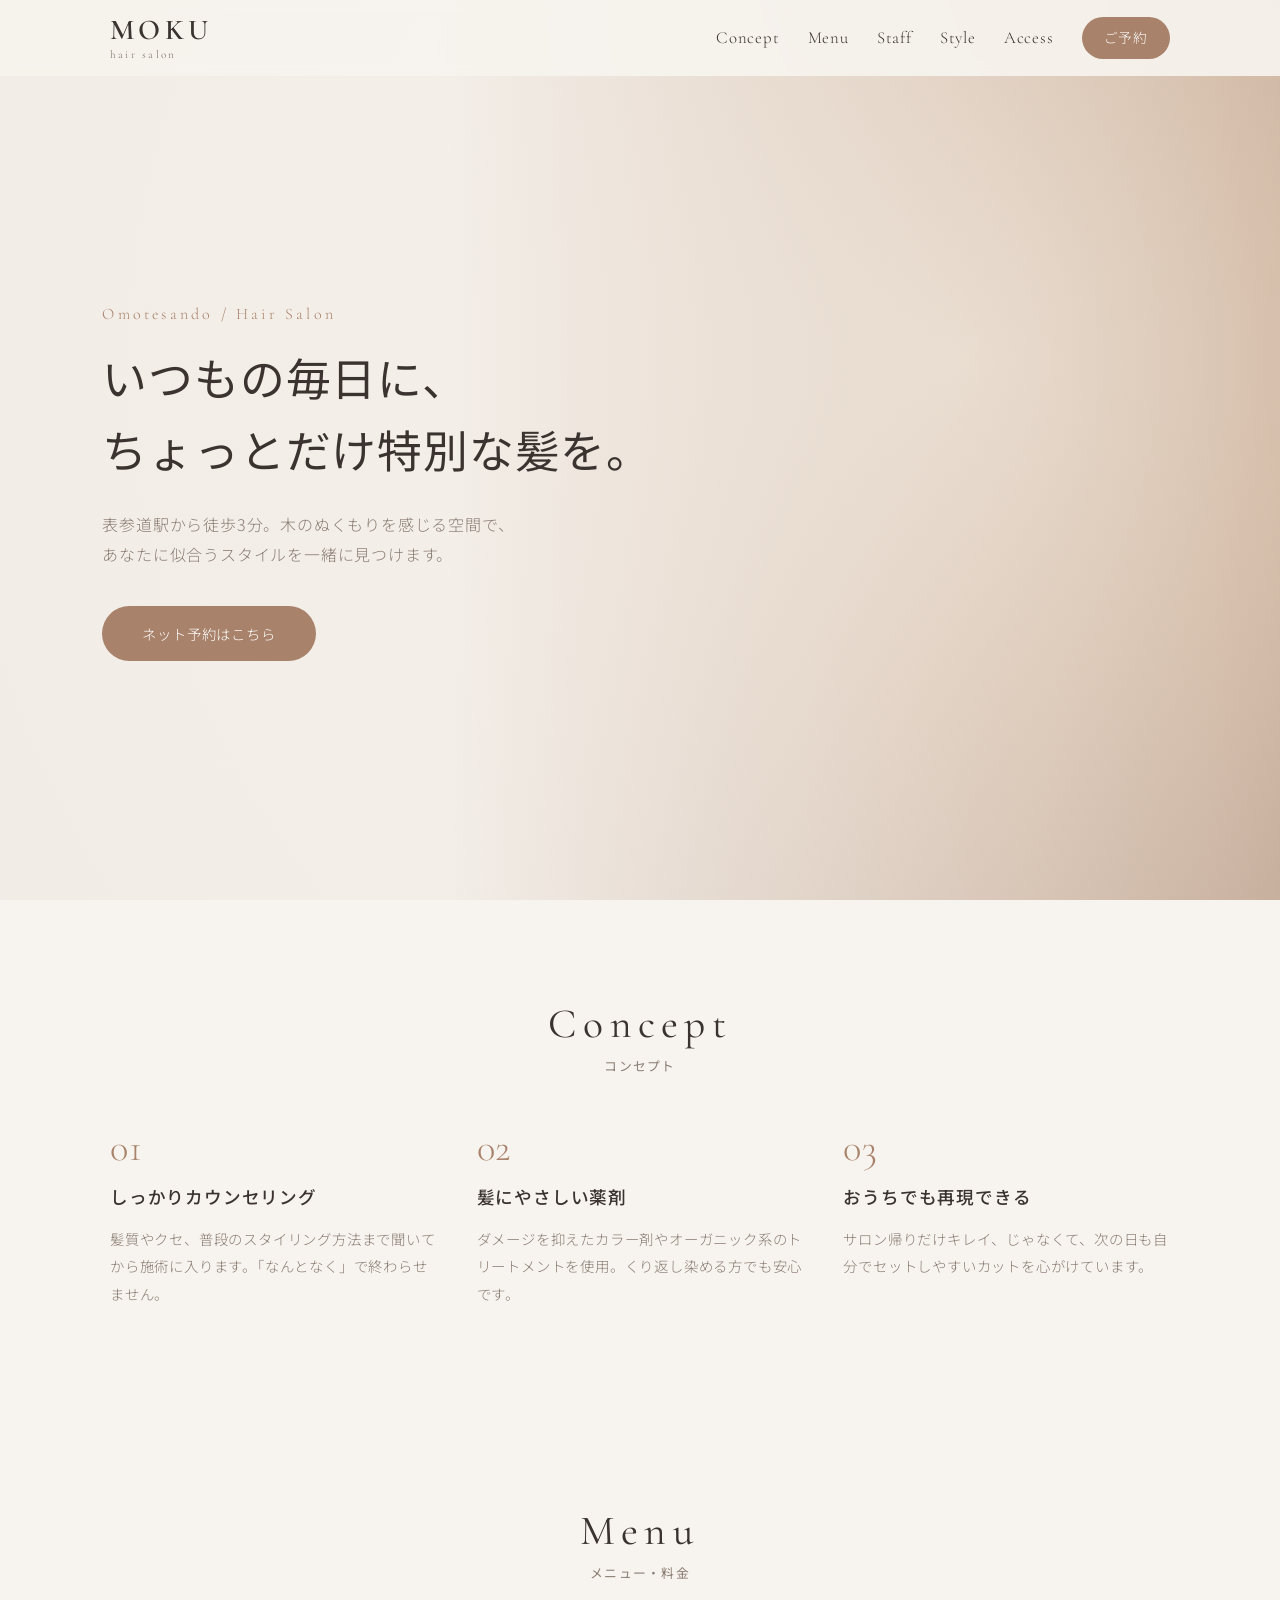
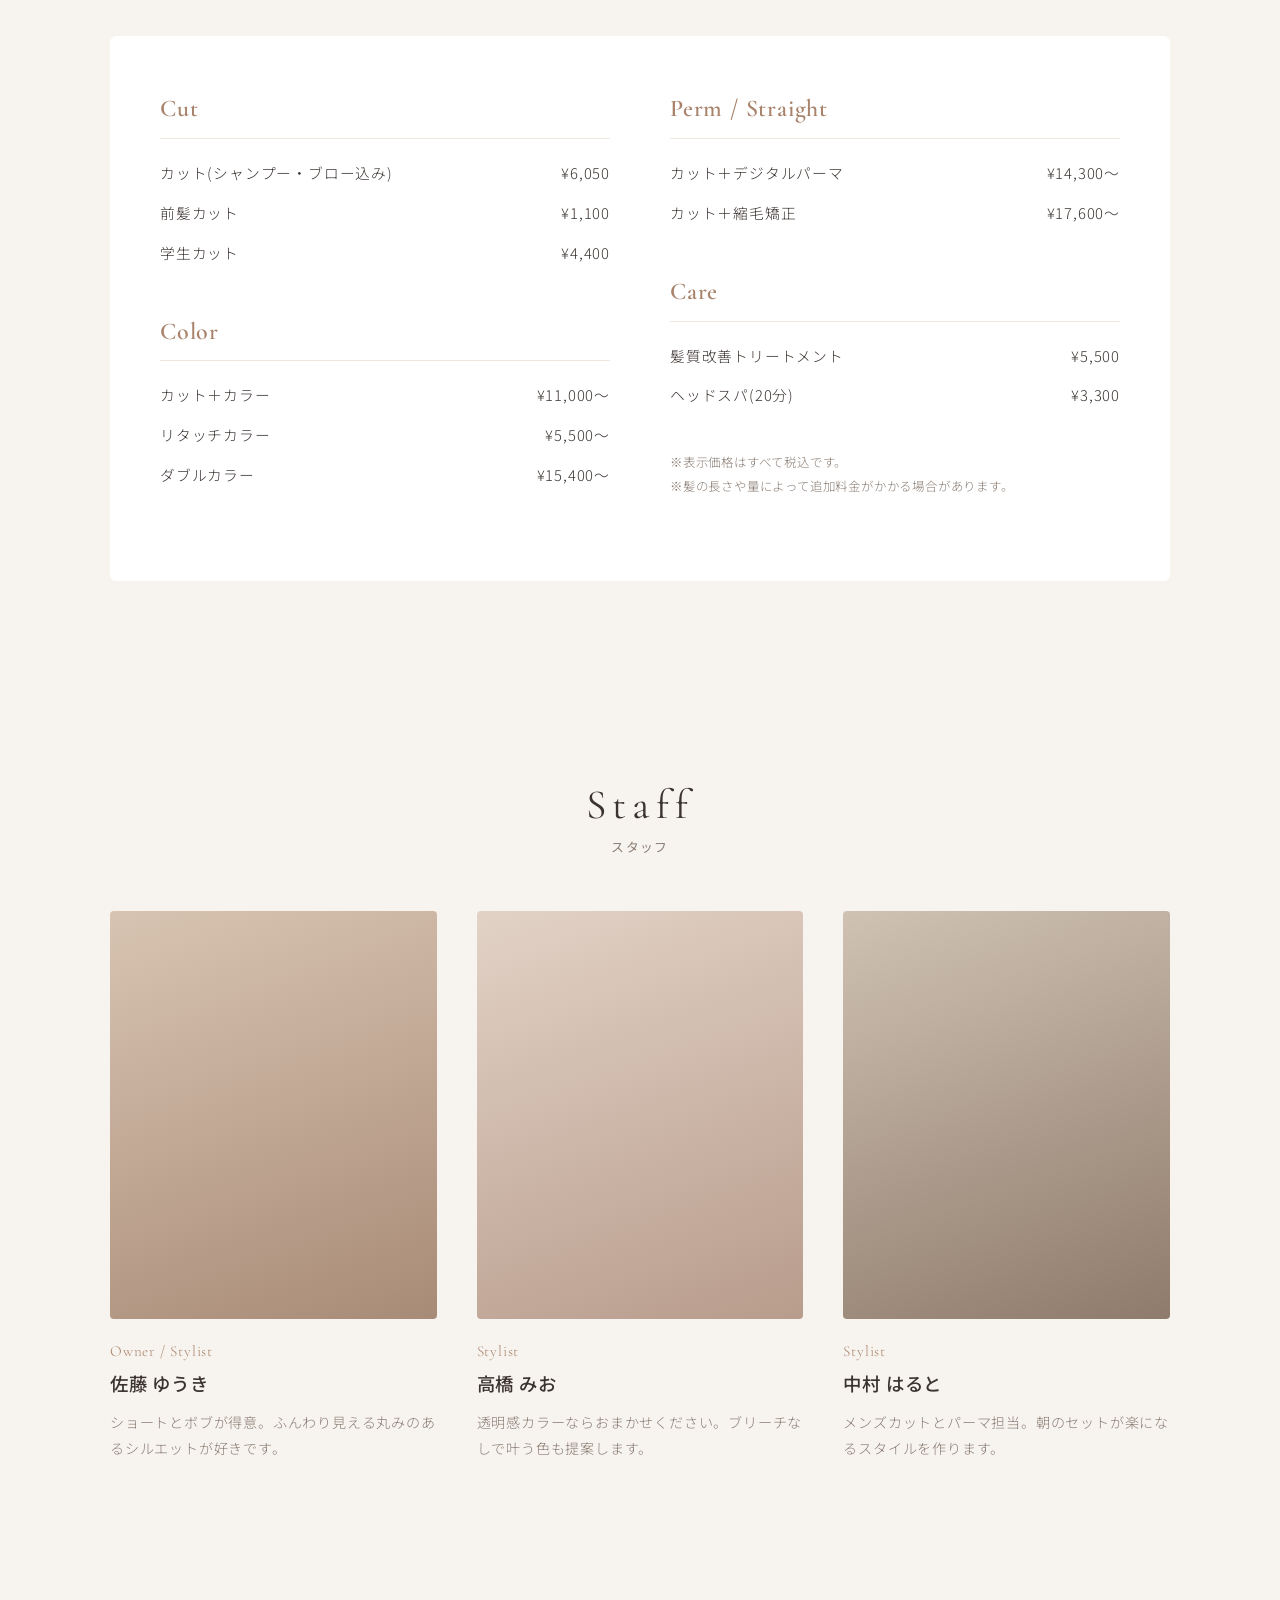
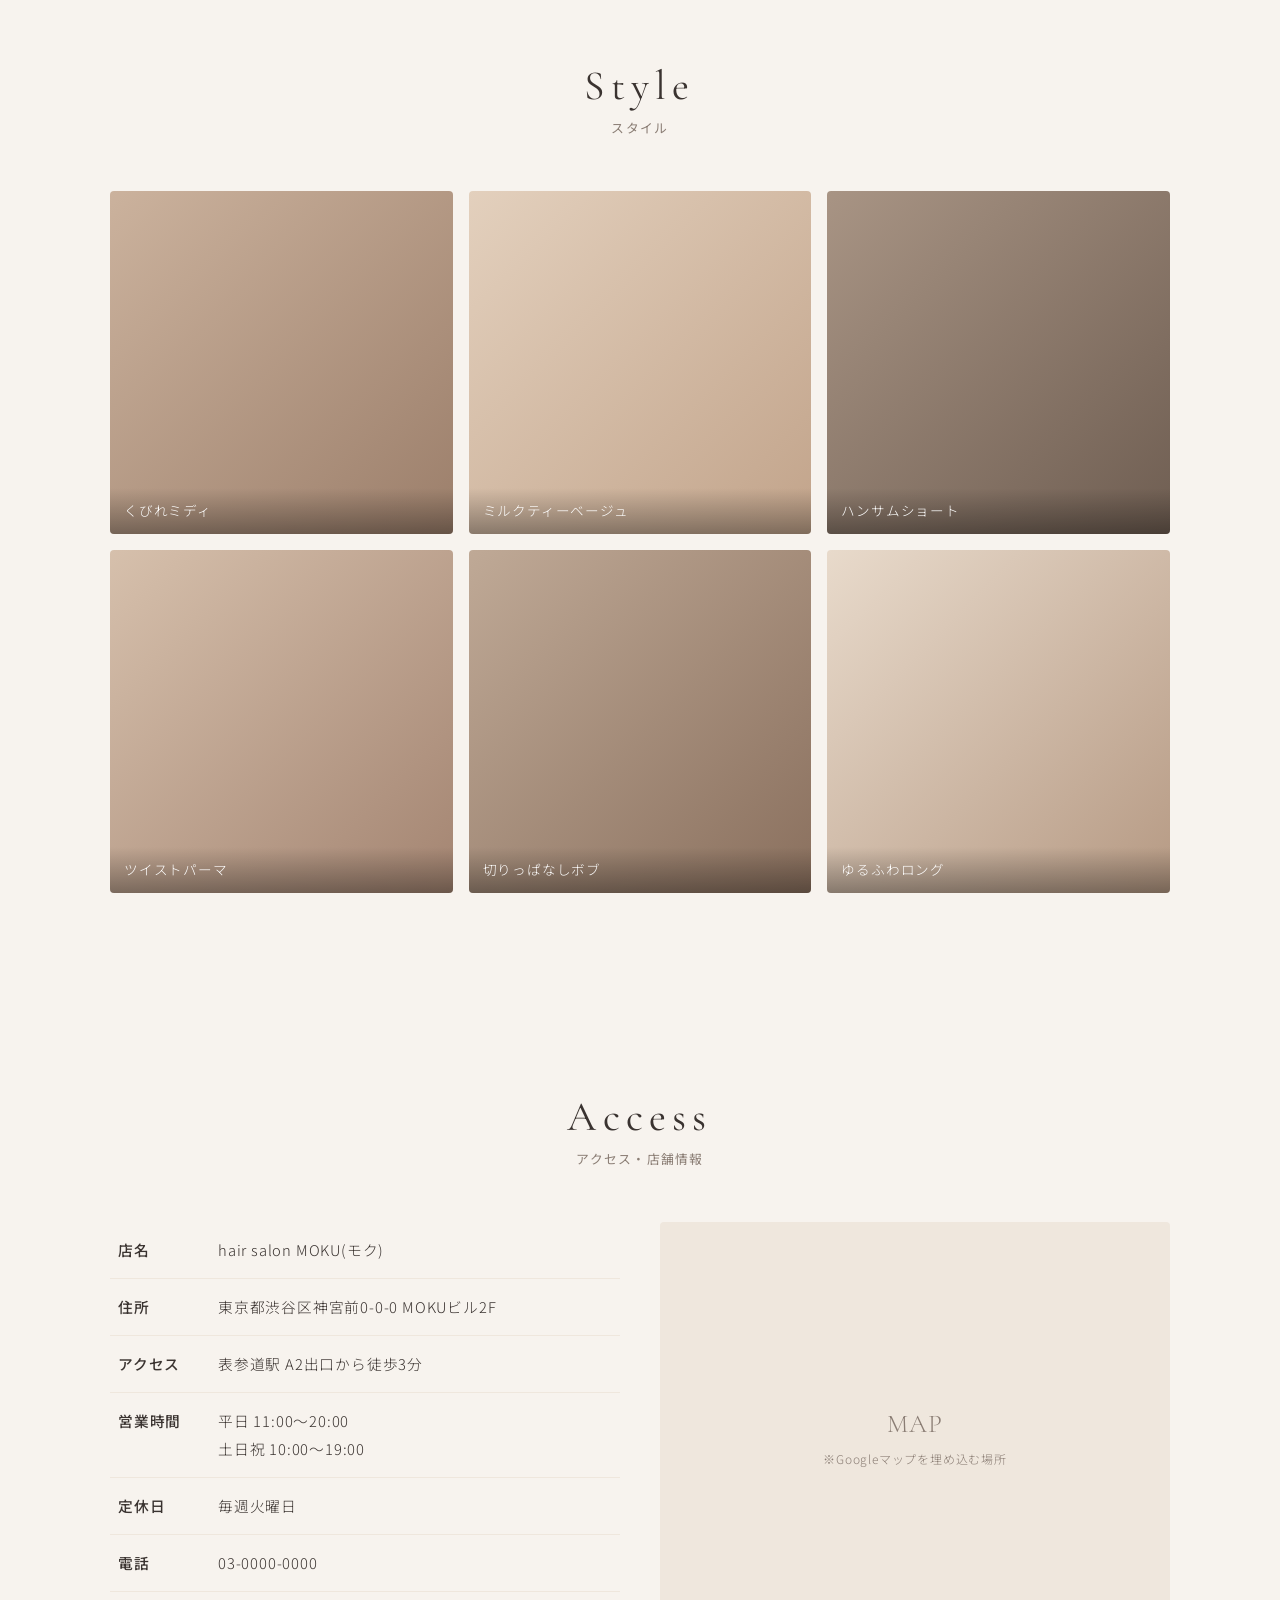
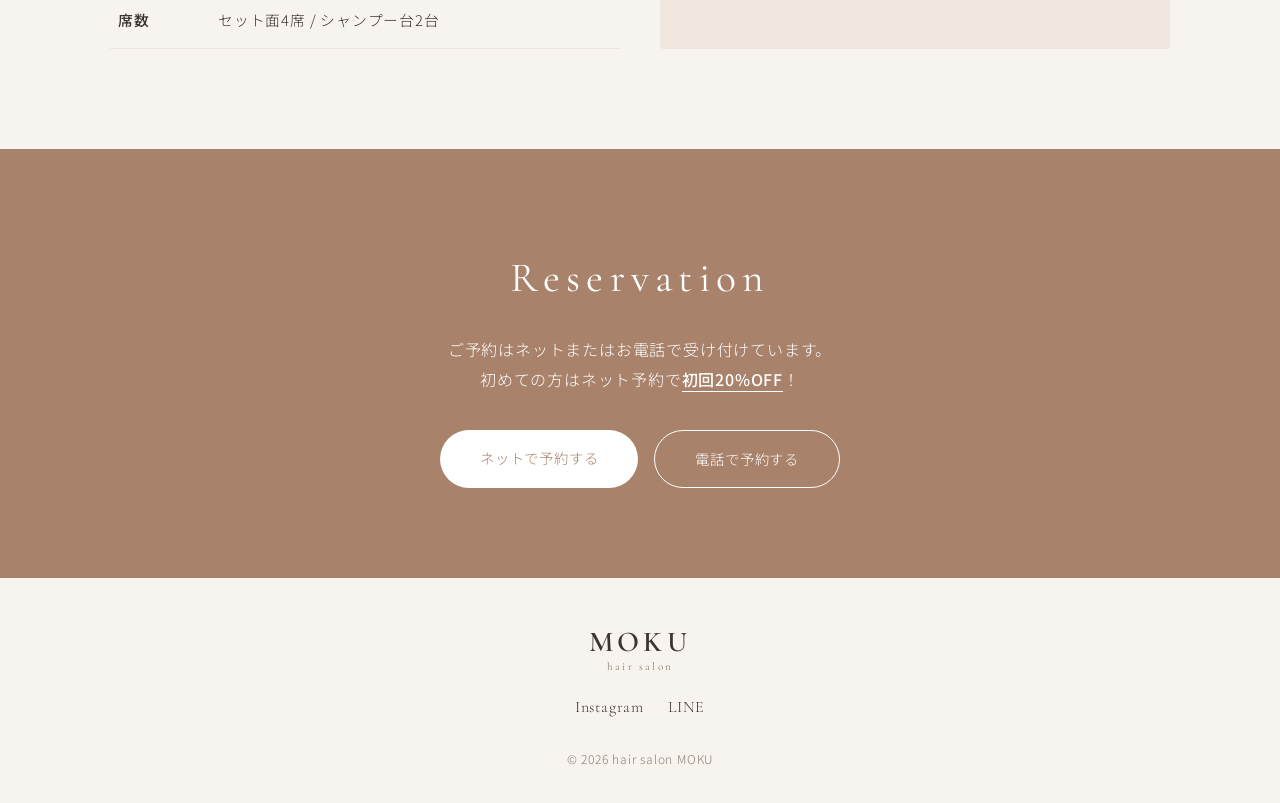
==== index.html @ cc3eee6f "Add hair salon homepage Co-Authored-By: Claude Opus 5.5 <noreply@anthropic.com> Claude-Session: http" ====
<!DOCTYPE html>
<html lang="ja">
<head>
  <meta charset="UTF-8">
  <meta name="viewport" content="width=device-width, initial-scale=1.0">
  <title>hair salon MOKU | 表参道の美容室</title>
  <meta name="description" content="表参道駅から徒歩3分のヘアサロン MOKU。髪にやさしい薬剤と丁寧なカウンセリングで、あなたらしいスタイルを提案します。">
  <link rel="preconnect" href="https://fonts.googleapis.com">
  <link rel="preconnect" href="https://fonts.gstatic.com" crossorigin>
  <link href="https://fonts.googleapis.com/css2?family=Cormorant+Garamond:wght@400;600&family=Noto+Sans+JP:wght@300;400;500&display=swap" rel="stylesheet">
  <link rel="stylesheet" href="style.css">
</head>
<body>

  <header class="header" id="top">
    <div class="header__inner">
      <a href="#top" class="logo">MOKU<span>hair salon</span></a>
      <button class="nav-toggle" aria-label="メニューを開く" aria-expanded="false">
        <span></span><span></span><span></span>
      </button>
      <nav class="nav">
        <a href="#concept">Concept</a>
        <a href="#menu">Menu</a>
        <a href="#staff">Staff</a>
        <a href="#gallery">Style</a>
        <a href="#access">Access</a>
        <a href="#reserve" class="nav__btn">ご予約</a>
      </nav>
    </div>
  </header>

  <main>
    <!-- ヒーロー -->
    <section class="hero">
      <div class="hero__text">
        <p class="hero__sub">Omotesando / Hair Salon</p>
        <h1>いつもの毎日に、<br>ちょっとだけ特別な髪を。</h1>
        <p class="hero__lead">表参道駅から徒歩3分。木のぬくもりを感じる空間で、<br class="pc">あなたに似合うスタイルを一緒に見つけます。</p>
        <a href="#reserve" class="btn">ネット予約はこちら</a>
      </div>
    </section>

    <!-- コンセプト -->
    <section class="section concept" id="concept">
      <h2 class="section__title">Concept<span>コンセプト</span></h2>
      <div class="concept__grid">
        <div class="concept__item">
          <p class="concept__num">01</p>
          <h3>しっかりカウンセリング</h3>
          <p>髪質やクセ、普段のスタイリング方法まで聞いてから施術に入ります。「なんとなく」で終わらせません。</p>
        </div>
        <div class="concept__item">
          <p class="concept__num">02</p>
          <h3>髪にやさしい薬剤</h3>
          <p>ダメージを抑えたカラー剤やオーガニック系のトリートメントを使用。くり返し染める方でも安心です。</p>
        </div>
        <div class="concept__item">
          <p class="concept__num">03</p>
          <h3>おうちでも再現できる</h3>
          <p>サロン帰りだけキレイ、じゃなくて、次の日も自分でセットしやすいカットを心がけています。</p>
        </div>
      </div>
    </section>

    <!-- メニュー -->
    <section class="section menu" id="menu">
      <h2 class="section__title">Menu<span>メニュー・料金</span></h2>
      <div class="menu__wrap">
        <div class="menu__col">
          <h3>Cut</h3>
          <dl>
            <div><dt>カット(シャンプー・ブロー込み)</dt><dd>¥6,050</dd></div>
            <div><dt>前髪カット</dt><dd>¥1,100</dd></div>
            <div><dt>学生カット</dt><dd>¥4,400</dd></div>
          </dl>
          <h3>Color</h3>
          <dl>
            <div><dt>カット＋カラー</dt><dd>¥11,000〜</dd></div>
            <div><dt>リタッチカラー</dt><dd>¥5,500〜</dd></div>
            <div><dt>ダブルカラー</dt><dd>¥15,400〜</dd></div>
          </dl>
        </div>
        <div class="menu__col">
          <h3>Perm / Straight</h3>
          <dl>
            <div><dt>カット＋デジタルパーマ</dt><dd>¥14,300〜</dd></div>
            <div><dt>カット＋縮毛矯正</dt><dd>¥17,600〜</dd></div>
          </dl>
          <h3>Care</h3>
          <dl>
            <div><dt>髪質改善トリートメント</dt><dd>¥5,500</dd></div>
            <div><dt>ヘッドスパ(20分)</dt><dd>¥3,300</dd></div>
          </dl>
          <p class="menu__note">※表示価格はすべて税込です。<br>※髪の長さや量によって追加料金がかかる場合があります。</p>
        </div>
      </div>
    </section>

    <!-- スタッフ -->
    <section class="section staff" id="staff">
      <h2 class="section__title">Staff<span>スタッフ</span></h2>
      <div class="staff__grid">
        <div class="staff__card">
          <div class="staff__img staff__img--1"></div>
          <p class="staff__role">Owner / Stylist</p>
          <h3>佐藤 ゆうき</h3>
          <p>ショートとボブが得意。ふんわり見える丸みのあるシルエットが好きです。</p>
        </div>
        <div class="staff__card">
          <div class="staff__img staff__img--2"></div>
          <p class="staff__role">Stylist</p>
          <h3>高橋 みお</h3>
          <p>透明感カラーならおまかせください。ブリーチなしで叶う色も提案します。</p>
        </div>
        <div class="staff__card">
          <div class="staff__img staff__img--3"></div>
          <p class="staff__role">Stylist</p>
          <h3>中村 はると</h3>
          <p>メンズカットとパーマ担当。朝のセットが楽になるスタイルを作ります。</p>
        </div>
      </div>
    </section>

    <!-- ギャラリー -->
    <section class="section gallery" id="gallery">
      <h2 class="section__title">Style<span>スタイル</span></h2>
      <div class="gallery__grid">
        <figure class="gallery__item g1"><figcaption>くびれミディ</figcaption></figure>
        <figure class="gallery__item g2"><figcaption>ミルクティーベージュ</figcaption></figure>
        <figure class="gallery__item g3"><figcaption>ハンサムショート</figcaption></figure>
        <figure class="gallery__item g4"><figcaption>ツイストパーマ</figcaption></figure>
        <figure class="gallery__item g5"><figcaption>切りっぱなしボブ</figcaption></figure>
        <figure class="gallery__item g6"><figcaption>ゆるふわロング</figcaption></figure>
      </div>
    </section>

    <!-- アクセス -->
    <section class="section access" id="access">
      <h2 class="section__title">Access<span>アクセス・店舗情報</span></h2>
      <div class="access__wrap">
        <table class="access__table">
          <tr><th>店名</th><td>hair salon MOKU(モク)</td></tr>
          <tr><th>住所</th><td>東京都渋谷区神宮前0-0-0 MOKUビル2F</td></tr>
          <tr><th>アクセス</th><td>表参道駅 A2出口から徒歩3分</td></tr>
          <tr><th>営業時間</th><td>平日 11:00〜20:00<br>土日祝 10:00〜19:00</td></tr>
          <tr><th>定休日</th><td>毎週火曜日</td></tr>
          <tr><th>電話</th><td>03-0000-0000</td></tr>
          <tr><th>席数</th><td>セット面4席 / シャンプー台2台</td></tr>
        </table>
        <div class="access__map">
          <p>MAP</p>
          <small>※Googleマップを埋め込む場所</small>
        </div>
      </div>
    </section>

    <!-- 予約 -->
    <section class="reserve" id="reserve">
      <h2>Reservation</h2>
      <p>ご予約はネットまたはお電話で受け付けています。<br>初めての方はネット予約で<strong>初回20%OFF</strong>！</p>
      <div class="reserve__btns">
        <a href="#" class="btn btn--white">ネットで予約する</a>
        <a href="tel:0300000000" class="btn btn--line">電話で予約する</a>
      </div>
    </section>
  </main>

  <footer class="footer">
    <p class="logo">MOKU<span>hair salon</span></p>
    <div class="footer__sns">
      <a href="#">Instagram</a>
      <a href="#">LINE</a>
    </div>
    <small>&copy; 2026 hair salon MOKU</small>
  </footer>

  <script>
    // スマホ用メニューの開閉
    const toggle = document.querySelector('.nav-toggle');
    const nav = document.querySelector('.nav');
    toggle.addEventListener('click', () => {
      const open = nav.classList.toggle('is-open');
      toggle.classList.toggle('is-open', open);
      toggle.setAttribute('aria-expanded', open);
    });
    nav.querySelectorAll('a').forEach(a => {
      a.addEventListener('click', () => {
        nav.classList.remove('is-open');
        toggle.classList.remove('is-open');
        toggle.setAttribute('aria-expanded', false);
      });
    });

    // スクロールしたらふわっと表示
    const observer = new IntersectionObserver(entries => {
      entries.forEach(e => {
        if (e.isIntersecting) {
          e.target.classList.add('is-show');
          observer.unobserve(e.target);
        }
      });
    }, { threshold: 0.15 });
    document.querySelectorAll('.section').forEach(s => observer.observe(s));
  </script>
</body>
</html>
---- style.css ----
/* ===== 基本設定 ===== */
:root {
  --bg: #f7f3ee;
  --bg-dark: #efe7dd;
  --text: #3a3330;
  --sub: #8a7d74;
  --accent: #a8826a;
  --white: #fff;
}

* {
  margin: 0;
  padding: 0;
  box-sizing: border-box;
}

html {
  scroll-behavior: smooth;
}

body {
  font-family: "Noto Sans JP", sans-serif;
  font-weight: 300;
  color: var(--text);
  background: var(--bg);
  line-height: 1.9;
  letter-spacing: 0.05em;
}

a {
  color: inherit;
  text-decoration: none;
}

.pc {
  display: inline;
}

/* ===== ボタン ===== */
.btn {
  display: inline-block;
  padding: 14px 40px;
  background: var(--accent);
  color: var(--white);
  border-radius: 40px;
  font-size: 0.9rem;
  transition: opacity 0.3s;
}

.btn:hover {
  opacity: 0.8;
}

.btn--white {
  background: var(--white);
  color: var(--accent);
}

.btn--line {
  background: transparent;
  border: 1px solid var(--white);
}

/* ===== ヘッダー ===== */
.header {
  position: fixed;
  top: 0;
  width: 100%;
  background: rgba(247, 243, 238, 0.92);
  backdrop-filter: blur(6px);
  z-index: 100;
}

.header__inner {
  max-width: 1100px;
  margin: 0 auto;
  padding: 16px 20px;
  display: flex;
  justify-content: space-between;
  align-items: center;
}

.logo {
  font-family: "Cormorant Garamond", serif;
  font-size: 1.8rem;
  font-weight: 600;
  letter-spacing: 0.15em;
  line-height: 1;
}

.logo span {
  display: block;
  font-size: 0.7rem;
  font-weight: 400;
  color: var(--sub);
  letter-spacing: 0.2em;
  margin-top: 4px;
}

.nav {
  display: flex;
  align-items: center;
  gap: 28px;
  font-family: "Cormorant Garamond", serif;
  font-size: 1.05rem;
}

.nav a:not(.nav__btn):hover {
  color: var(--accent);
}

.nav__btn {
  font-family: "Noto Sans JP", sans-serif;
  font-size: 0.85rem;
  padding: 8px 22px;
  background: var(--accent);
  color: var(--white);
  border-radius: 30px;
}

.nav-toggle {
  display: none;
  background: none;
  border: none;
  width: 30px;
  height: 22px;
  position: relative;
  cursor: pointer;
}

.nav-toggle span {
  position: absolute;
  left: 0;
  width: 100%;
  height: 1px;
  background: var(--text);
  transition: 0.3s;
}

.nav-toggle span:nth-child(1) { top: 0; }
.nav-toggle span:nth-child(2) { top: 10px; }
.nav-toggle span:nth-child(3) { top: 20px; }

.nav-toggle.is-open span:nth-child(1) { top: 10px; transform: rotate(45deg); }
.nav-toggle.is-open span:nth-child(2) { opacity: 0; }
.nav-toggle.is-open span:nth-child(3) { top: 10px; transform: rotate(-45deg); }

/* ===== ヒーロー ===== */
.hero {
  min-height: 100vh;
  display: flex;
  align-items: center;
  padding: 120px 8% 60px;
  background:
    linear-gradient(90deg, rgba(247, 243, 238, 0.95) 35%, rgba(247, 243, 238, 0.3)),
    radial-gradient(circle at 75% 40%, #d9c3ae 0%, #c8a98f 30%, #b08f78 60%, #8e7160 100%);
}

.hero__sub {
  font-family: "Cormorant Garamond", serif;
  color: var(--accent);
  letter-spacing: 0.2em;
  margin-bottom: 12px;
}

.hero h1 {
  font-weight: 400;
  font-size: clamp(1.8rem, 4vw, 2.8rem);
  line-height: 1.6;
  margin-bottom: 24px;
}

.hero__lead {
  color: var(--sub);
  margin-bottom: 36px;
}

/* ===== セクション共通 ===== */
.section {
  max-width: 1100px;
  margin: 0 auto;
  padding: 100px 20px;
  opacity: 0;
  transform: translateY(30px);
  transition: opacity 0.9s, transform 0.9s;
}

.section.is-show {
  opacity: 1;
  transform: none;
}

.section__title {
  font-family: "Cormorant Garamond", serif;
  font-weight: 400;
  font-size: 2.6rem;
  text-align: center;
  letter-spacing: 0.15em;
  margin-bottom: 56px;
  line-height: 1.2;
}

.section__title span {
  display: block;
  font-family: "Noto Sans JP", sans-serif;
  font-size: 0.8rem;
  color: var(--sub);
  letter-spacing: 0.1em;
  margin-top: 8px;
}

/* ===== コンセプト ===== */
.concept__grid {
  display: grid;
  grid-template-columns: repeat(3, 1fr);
  gap: 40px;
}

.concept__num {
  font-family: "Cormorant Garamond", serif;
  font-size: 2.4rem;
  color: var(--accent);
  line-height: 1;
  margin-bottom: 12px;
}

.concept__item h3 {
  font-weight: 500;
  font-size: 1.1rem;
  margin-bottom: 12px;
}

.concept__item p:last-child {
  font-size: 0.9rem;
  color: var(--sub);
}

/* ===== メニュー ===== */
.menu__wrap {
  display: grid;
  grid-template-columns: 1fr 1fr;
  gap: 60px;
  background: var(--white);
  padding: 50px;
  border-radius: 6px;
}

.menu__col h3 {
  font-family: "Cormorant Garamond", serif;
  font-weight: 600;
  font-size: 1.5rem;
  color: var(--accent);
  border-bottom: 1px solid var(--bg-dark);
  padding-bottom: 6px;
  margin-bottom: 14px;
}

.menu__col dl {
  margin-bottom: 36px;
}

.menu__col dl div {
  display: flex;
  justify-content: space-between;
  gap: 16px;
  padding: 6px 0;
  font-size: 0.92rem;
}

.menu__col dd {
  white-space: nowrap;
}

.menu__note {
  font-size: 0.78rem;
  color: var(--sub);
}

/* ===== スタッフ ===== */
.staff__grid {
  display: grid;
  grid-template-columns: repeat(3, 1fr);
  gap: 40px;
}

.staff__img {
  aspect-ratio: 4 / 5;
  border-radius: 4px;
  margin-bottom: 18px;
}

/* 写真が用意できるまでの仮の背景 */
.staff__img--1 { background: linear-gradient(160deg, #d8c4b2, #a88b77); }
.staff__img--2 { background: linear-gradient(160deg, #e2d2c6, #b89c8c); }
.staff__img--3 { background: linear-gradient(160deg, #cfc2b3, #8f7b6b); }

.staff__role {
  font-family: "Cormorant Garamond", serif;
  color: var(--accent);
  font-size: 0.95rem;
}

.staff__card h3 {
  font-weight: 500;
  font-size: 1.15rem;
  margin-bottom: 8px;
}

.staff__card p:last-child {
  font-size: 0.88rem;
  color: var(--sub);
}

/* ===== ギャラリー ===== */
.gallery__grid {
  display: grid;
  grid-template-columns: repeat(3, 1fr);
  gap: 16px;
}

.gallery__item {
  aspect-ratio: 1;
  border-radius: 4px;
  position: relative;
  overflow: hidden;
}

.gallery__item figcaption {
  position: absolute;
  left: 0;
  bottom: 0;
  width: 100%;
  padding: 10px 14px;
  font-size: 0.85rem;
  color: var(--white);
  background: linear-gradient(transparent, rgba(0, 0, 0, 0.35));
}

/* 写真の代わりの仮カラー */
.g1 { background: linear-gradient(135deg, #cbb29d, #9c7f6b); }
.g2 { background: linear-gradient(135deg, #e3d0bd, #c2a48b); }
.g3 { background: linear-gradient(135deg, #a89484, #6f5e52); }
.g4 { background: linear-gradient(135deg, #d6c0ac, #a48572); }
.g5 { background: linear-gradient(135deg, #bfa996, #8a705e); }
.g6 { background: linear-gradient(135deg, #e8dacb, #b69a84); }

/* ===== アクセス ===== */
.access__wrap {
  display: grid;
  grid-template-columns: 1fr 1fr;
  gap: 40px;
  align-items: stretch;
}

.access__table {
  width: 100%;
  border-collapse: collapse;
  font-size: 0.92rem;
}

.access__table th,
.access__table td {
  text-align: left;
  padding: 14px 8px;
  border-bottom: 1px solid var(--bg-dark);
  vertical-align: top;
}

.access__table th {
  width: 100px;
  font-weight: 500;
}

.access__map {
  background: var(--bg-dark);
  border-radius: 4px;
  min-height: 300px;
  display: flex;
  flex-direction: column;
  justify-content: center;
  align-items: center;
  color: var(--sub);
  font-family: "Cormorant Garamond", serif;
  font-size: 1.6rem;
}

.access__map small {
  font-family: "Noto Sans JP", sans-serif;
  font-size: 0.75rem;
}

/* ===== 予約 ===== */
.reserve {
  background: var(--accent);
  color: var(--white);
  text-align: center;
  padding: 90px 20px;
}

.reserve h2 {
  font-family: "Cormorant Garamond", serif;
  font-weight: 400;
  font-size: 2.6rem;
  letter-spacing: 0.15em;
  margin-bottom: 16px;
}

.reserve p {
  margin-bottom: 36px;
}

.reserve strong {
  font-weight: 500;
  border-bottom: 1px solid var(--white);
}

.reserve__btns {
  display: flex;
  justify-content: center;
  gap: 16px;
  flex-wrap: wrap;
}

/* ===== フッター ===== */
.footer {
  text-align: center;
  padding: 50px 20px 30px;
}

.footer .logo {
  margin-bottom: 20px;
}

.footer__sns {
  display: flex;
  justify-content: center;
  gap: 24px;
  margin-bottom: 20px;
  font-family: "Cormorant Garamond", serif;
}

.footer small {
  color: var(--sub);
  font-size: 0.75rem;
}

/* ===== スマホ対応 ===== */
@media (max-width: 768px) {
  .pc {
    display: none;
  }

  .nav-toggle {
    display: block;
    z-index: 101;
  }

  .nav {
    position: fixed;
    inset: 0;
    background: var(--bg);
    flex-direction: column;
    justify-content: center;
    gap: 28px;
    font-size: 1.4rem;
    opacity: 0;
    pointer-events: none;
    transition: opacity 0.3s;
  }

  .nav.is-open {
    opacity: 1;
    pointer-events: auto;
  }

  .hero {
    padding: 120px 20px 60px;
    background:
      linear-gradient(rgba(247, 243, 238, 0.85), rgba(247, 243, 238, 0.85)),
      radial-gradient(circle at 70% 30%, #d9c3ae, #8e7160);
  }

  .section {
    padding: 70px 16px;
  }

  .section__title {
    font-size: 2rem;
    margin-bottom: 40px;
  }

  .concept__grid,
  .staff__grid,
  .menu__wrap,
  .access__wrap {
    grid-template-columns: 1fr;
  }

  .menu__wrap {
    padding: 30px 20px;
    gap: 0;
  }

  .gallery__grid {
    grid-template-columns: repeat(2, 1fr);
    gap: 10px;
  }

  .access__table th {
    width: 80px;
  }
}
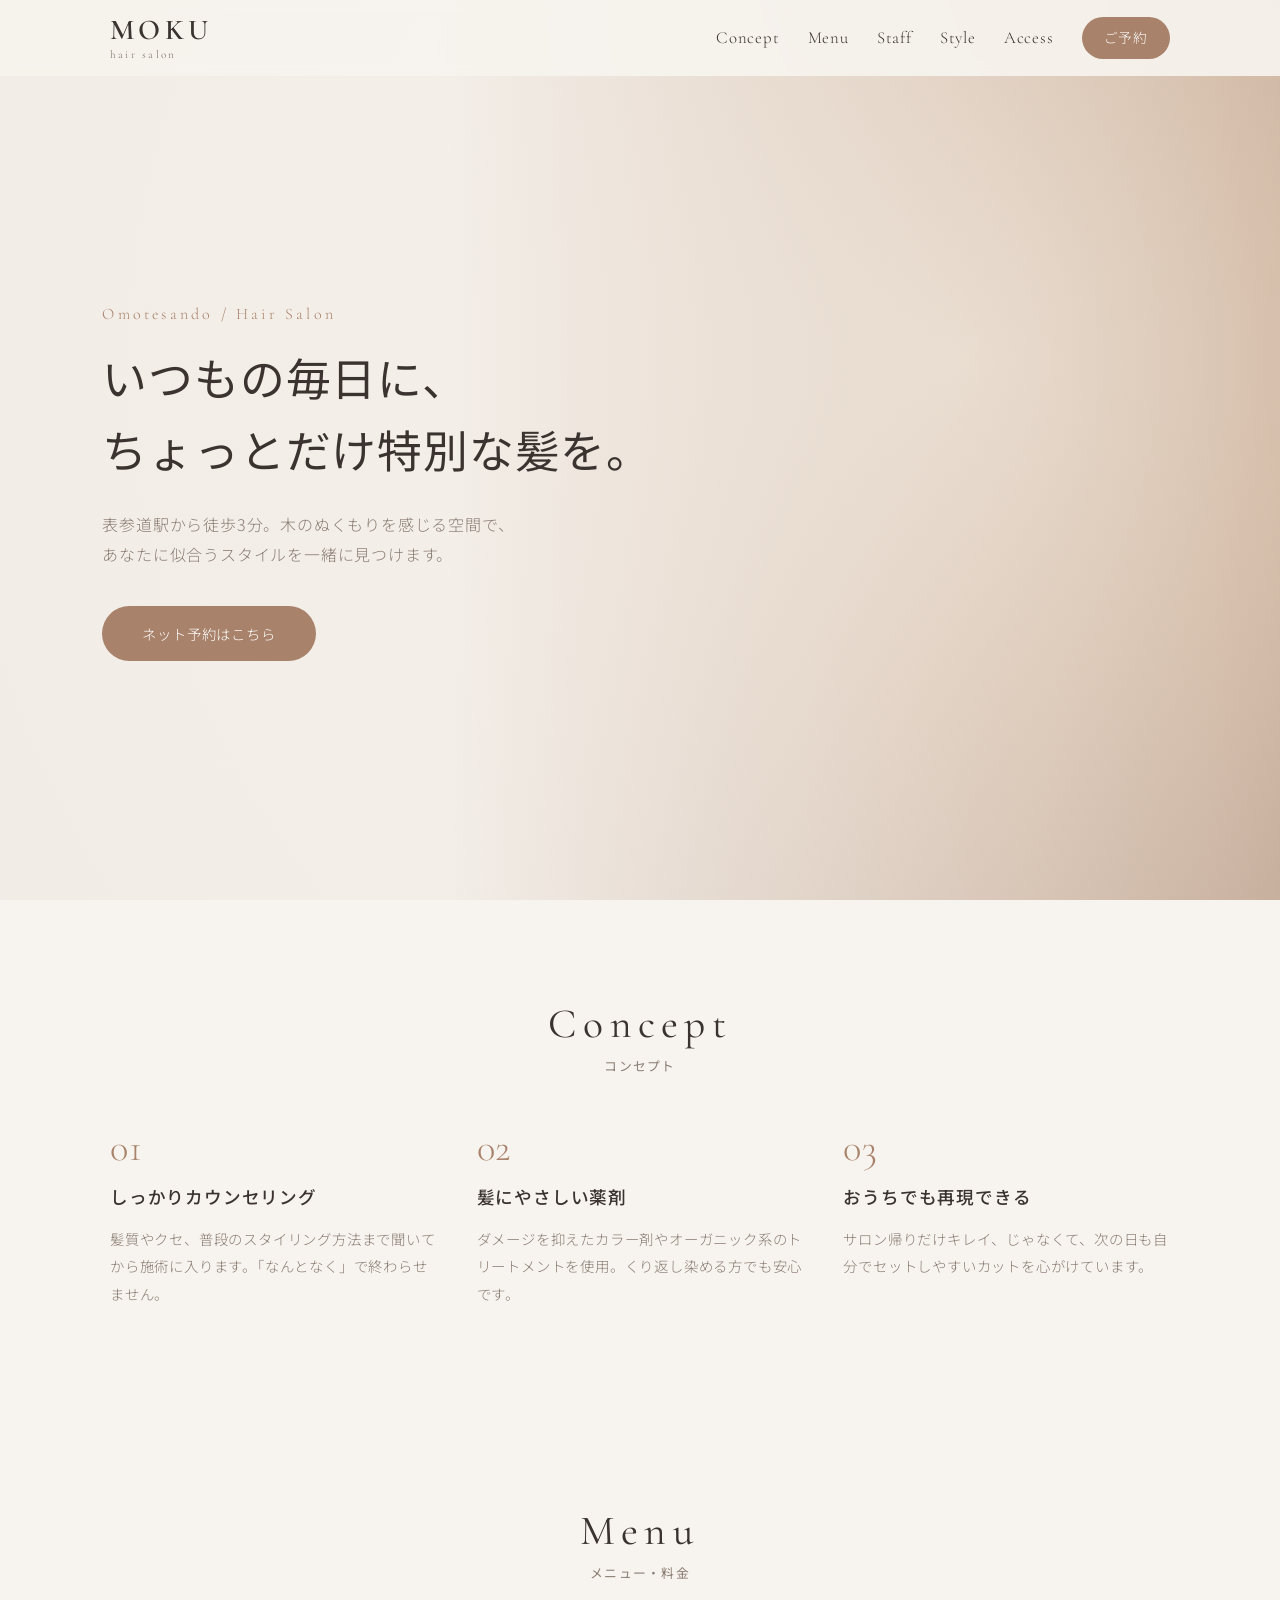
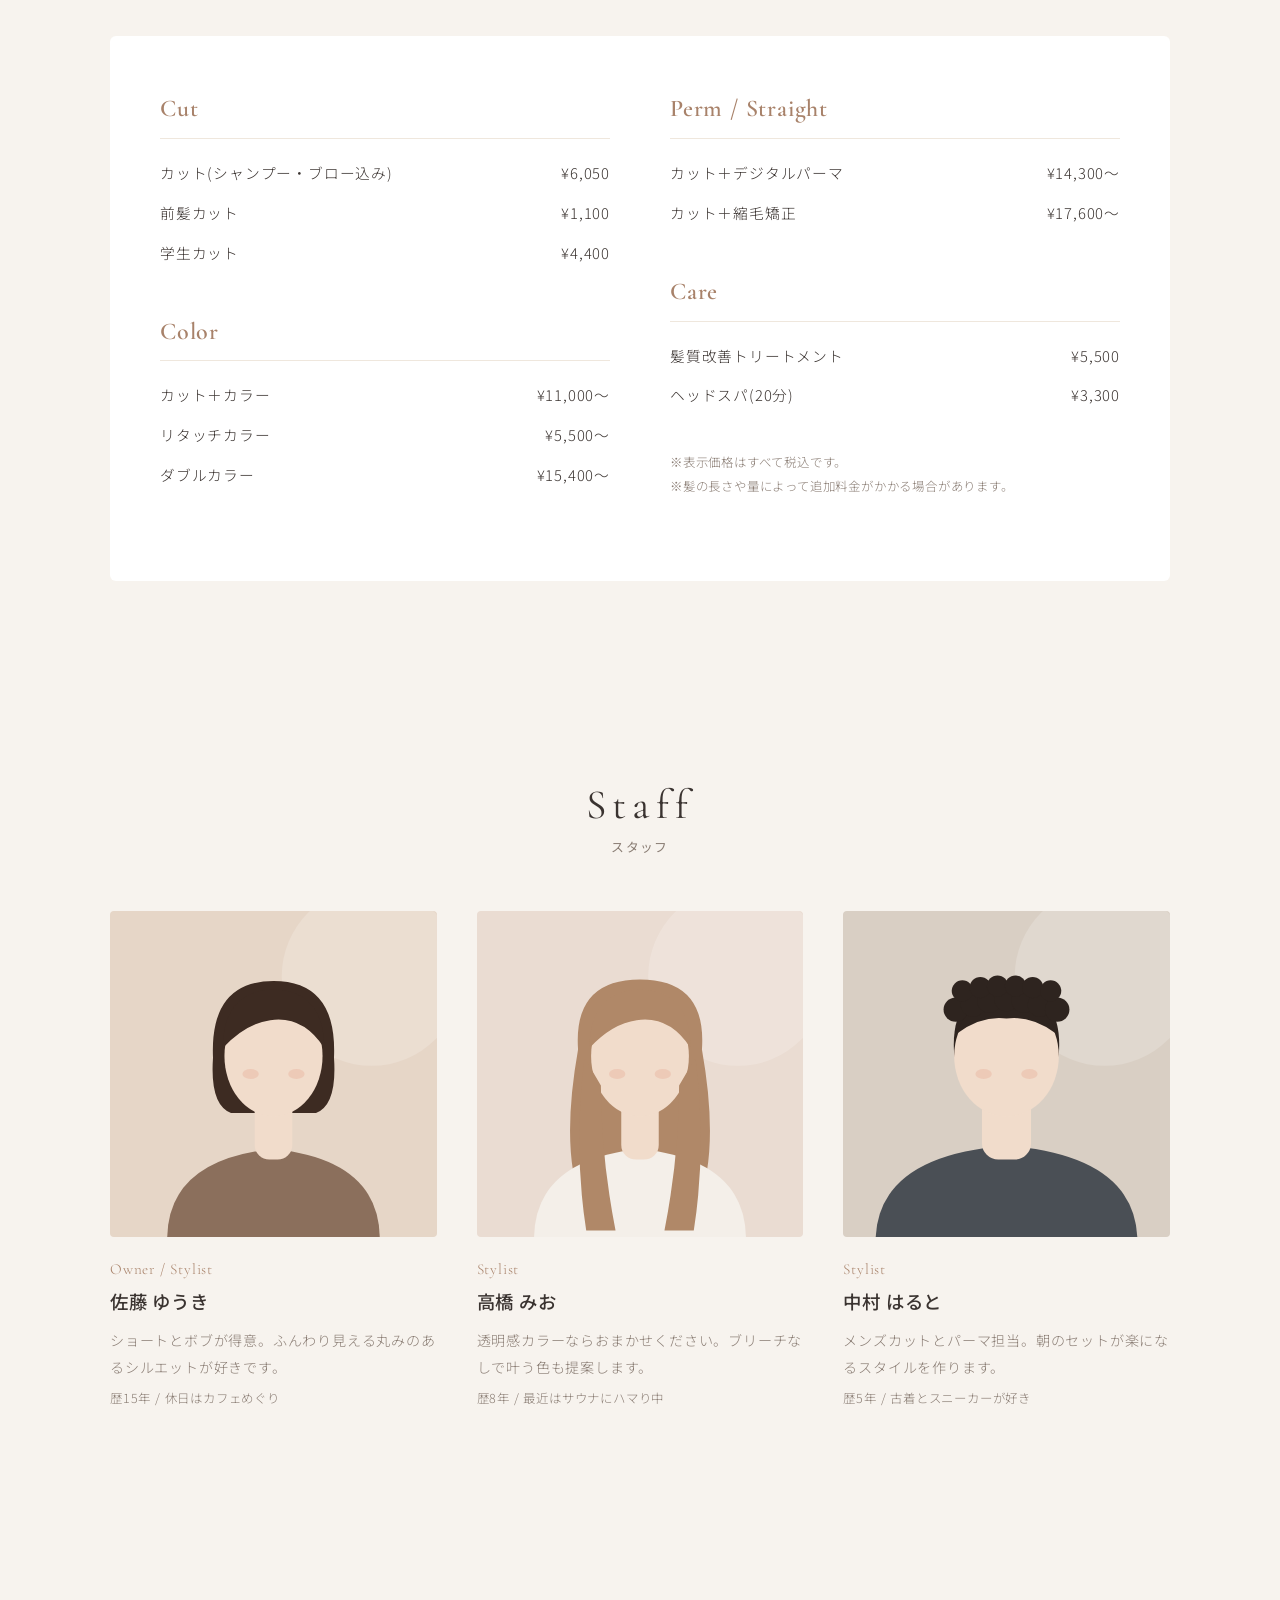
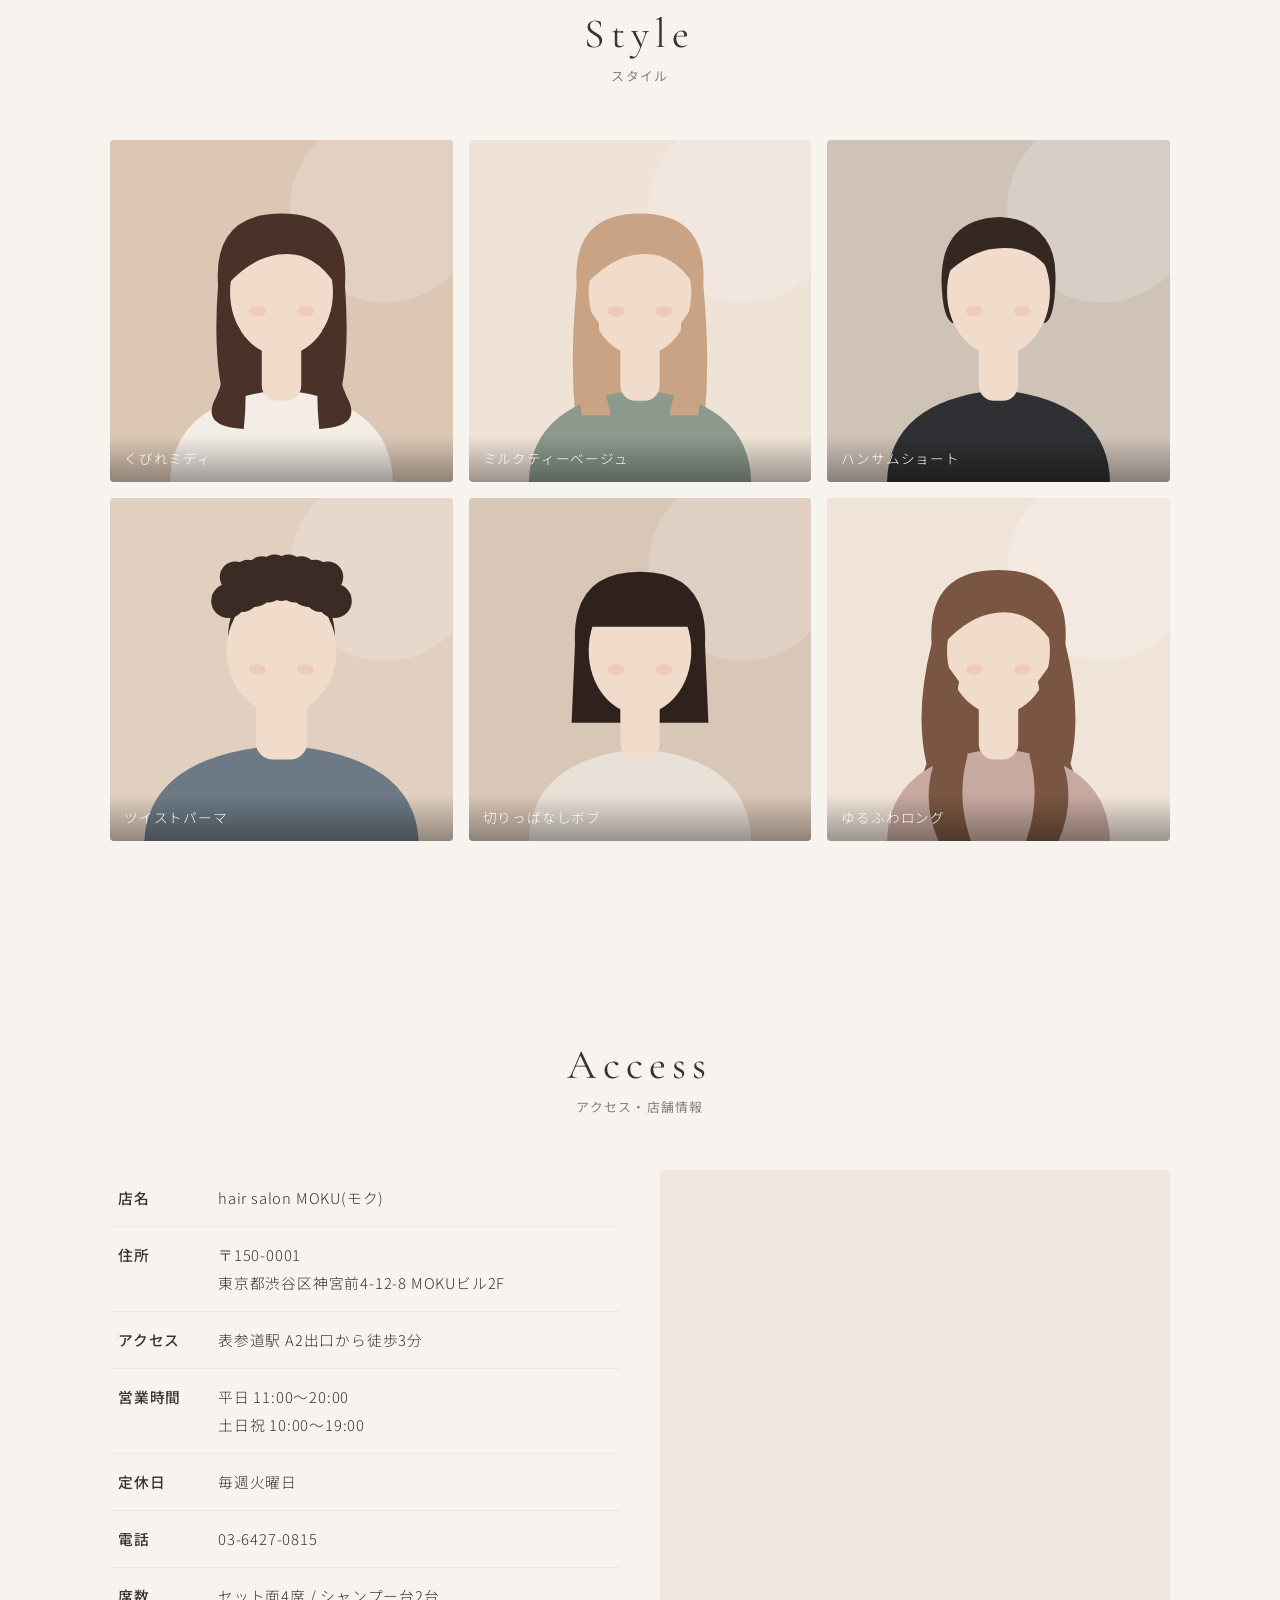
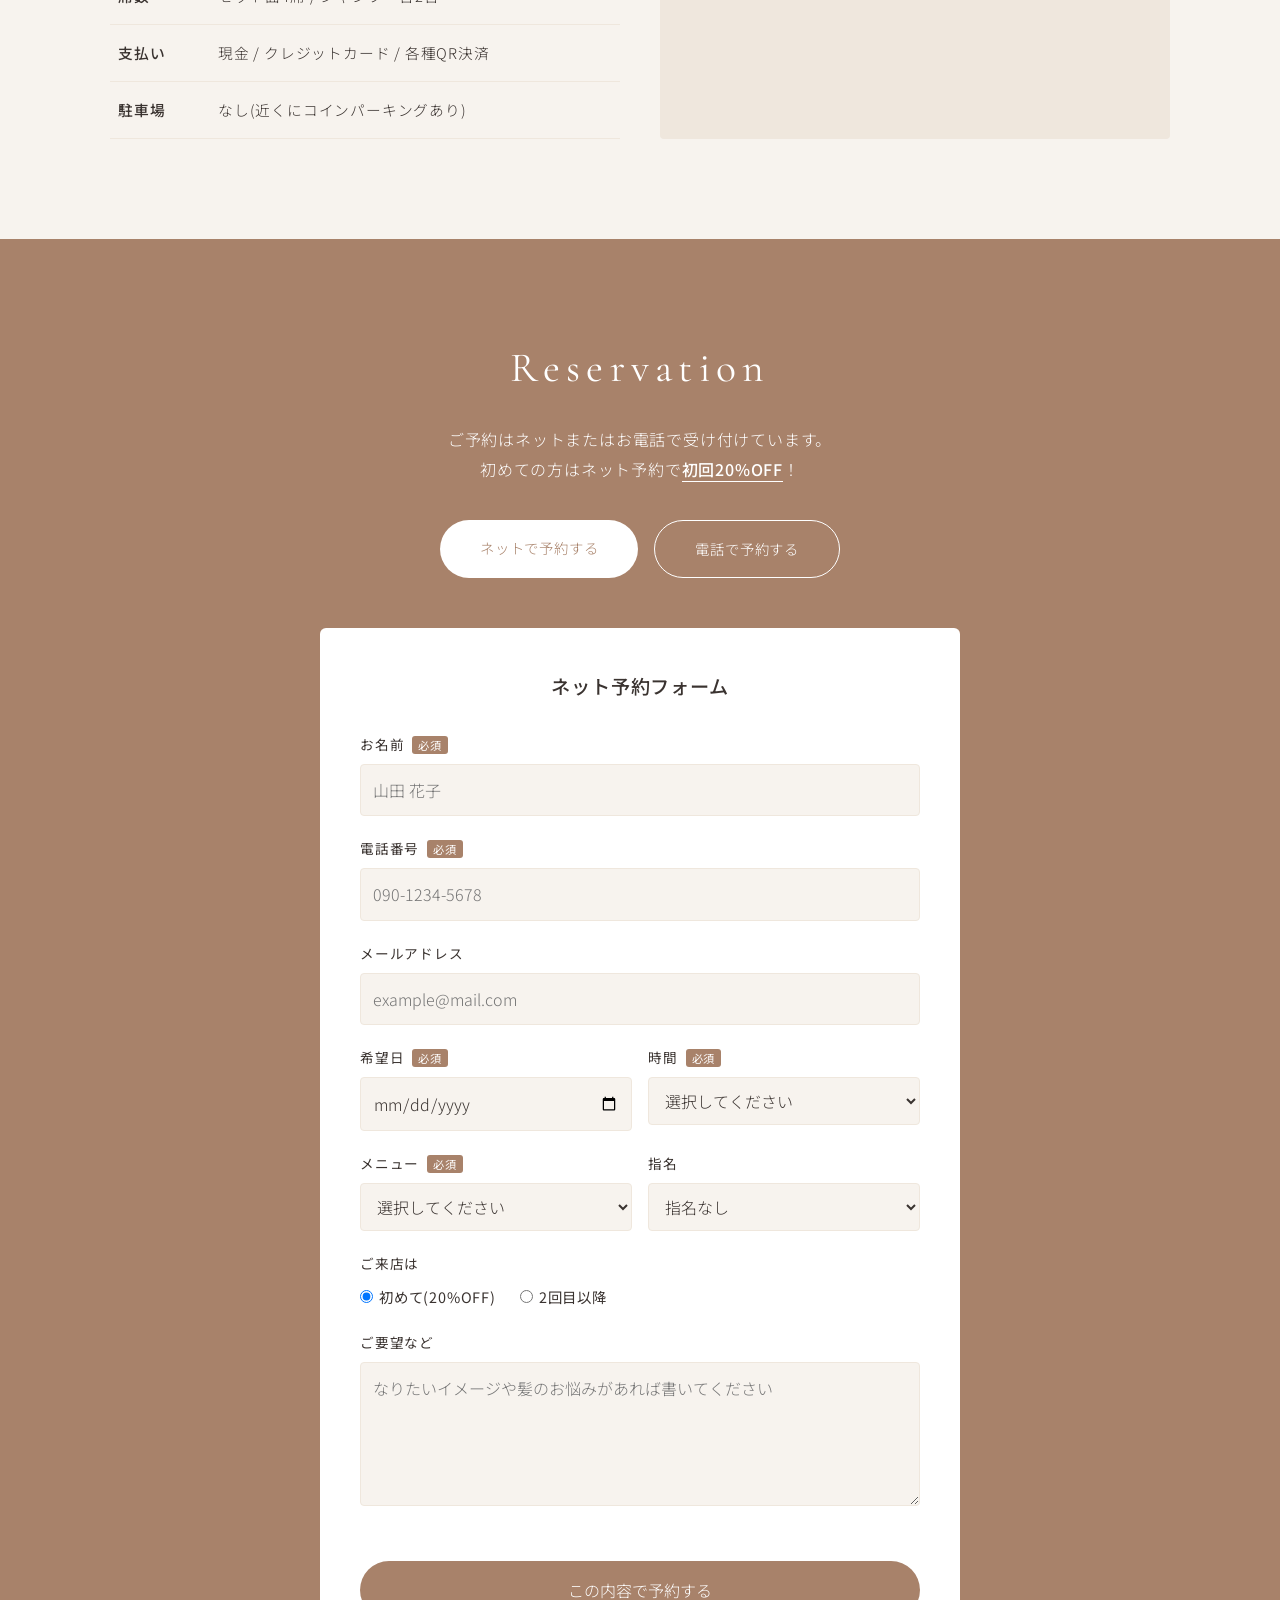
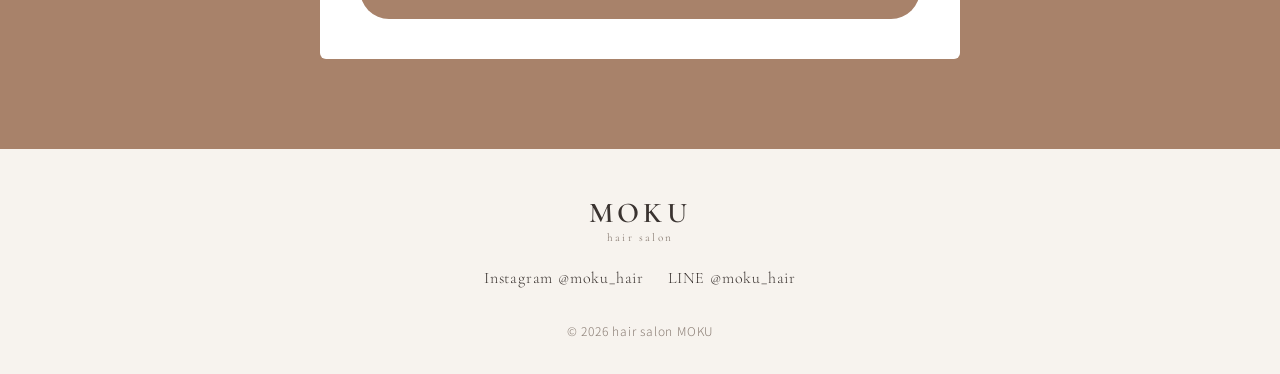
==== commit a5d14d48: "Fill in placeholder content and add reservation form Co-Authored-By: Claude Opus 5.5 <noreply@anthro" ====
--- a/index.html
+++ b/index.html
@@ -101,22 +101,25 @@
       <h2 class="section__title">Staff<span>スタッフ</span></h2>
       <div class="staff__grid">
         <div class="staff__card">
-          <div class="staff__img staff__img--1"></div>
+          <img class="staff__img" src="images/staff1.svg" alt="佐藤 ゆうき">
           <p class="staff__role">Owner / Stylist</p>
           <h3>佐藤 ゆうき</h3>
           <p>ショートとボブが得意。ふんわり見える丸みのあるシルエットが好きです。</p>
+          <p class="staff__meta">歴15年 / 休日はカフェめぐり</p>
         </div>
         <div class="staff__card">
-          <div class="staff__img staff__img--2"></div>
+          <img class="staff__img" src="images/staff2.svg" alt="高橋 みお">
           <p class="staff__role">Stylist</p>
           <h3>高橋 みお</h3>
           <p>透明感カラーならおまかせください。ブリーチなしで叶う色も提案します。</p>
+          <p class="staff__meta">歴8年 / 最近はサウナにハマり中</p>
         </div>
         <div class="staff__card">
-          <div class="staff__img staff__img--3"></div>
+          <img class="staff__img" src="images/staff3.svg" alt="中村 はると">
           <p class="staff__role">Stylist</p>
           <h3>中村 はると</h3>
           <p>メンズカットとパーマ担当。朝のセットが楽になるスタイルを作ります。</p>
+          <p class="staff__meta">歴5年 / 古着とスニーカーが好き</p>
         </div>
       </div>
     </section>
@@ -125,12 +128,12 @@
     <section class="section gallery" id="gallery">
       <h2 class="section__title">Style<span>スタイル</span></h2>
       <div class="gallery__grid">
-        <figure class="gallery__item g1"><figcaption>くびれミディ</figcaption></figure>
-        <figure class="gallery__item g2"><figcaption>ミルクティーベージュ</figcaption></figure>
-        <figure class="gallery__item g3"><figcaption>ハンサムショート</figcaption></figure>
-        <figure class="gallery__item g4"><figcaption>ツイストパーマ</figcaption></figure>
-        <figure class="gallery__item g5"><figcaption>切りっぱなしボブ</figcaption></figure>
-        <figure class="gallery__item g6"><figcaption>ゆるふわロング</figcaption></figure>
+        <figure class="gallery__item"><img src="images/style1.svg" alt="くびれミディ"><figcaption>くびれミディ</figcaption></figure>
+        <figure class="gallery__item"><img src="images/style2.svg" alt="ミルクティーベージュ"><figcaption>ミルクティーベージュ</figcaption></figure>
+        <figure class="gallery__item"><img src="images/style3.svg" alt="ハンサムショート"><figcaption>ハンサムショート</figcaption></figure>
+        <figure class="gallery__item"><img src="images/style4.svg" alt="ツイストパーマ"><figcaption>ツイストパーマ</figcaption></figure>
+        <figure class="gallery__item"><img src="images/style5.svg" alt="切りっぱなしボブ"><figcaption>切りっぱなしボブ</figcaption></figure>
+        <figure class="gallery__item"><img src="images/style6.svg" alt="ゆるふわロング"><figcaption>ゆるふわロング</figcaption></figure>
       </div>
     </section>
 
@@ -140,16 +143,17 @@
       <div class="access__wrap">
         <table class="access__table">
           <tr><th>店名</th><td>hair salon MOKU(モク)</td></tr>
-          <tr><th>住所</th><td>東京都渋谷区神宮前0-0-0 MOKUビル2F</td></tr>
+          <tr><th>住所</th><td>〒150-0001<br>東京都渋谷区神宮前4-12-8 MOKUビル2F</td></tr>
           <tr><th>アクセス</th><td>表参道駅 A2出口から徒歩3分</td></tr>
           <tr><th>営業時間</th><td>平日 11:00〜20:00<br>土日祝 10:00〜19:00</td></tr>
           <tr><th>定休日</th><td>毎週火曜日</td></tr>
-          <tr><th>電話</th><td>03-0000-0000</td></tr>
+          <tr><th>電話</th><td>03-6427-0815</td></tr>
           <tr><th>席数</th><td>セット面4席 / シャンプー台2台</td></tr>
+          <tr><th>支払い</th><td>現金 / クレジットカード / 各種QR決済</td></tr>
+          <tr><th>駐車場</th><td>なし(近くにコインパーキングあり)</td></tr>
         </table>
         <div class="access__map">
-          <p>MAP</p>
-          <small>※Googleマップを埋め込む場所</small>
+          <iframe src="https://maps.google.com/maps?q=%E8%A1%A8%E5%8F%82%E9%81%93%E9%A7%85&z=16&output=embed" title="地図" loading="lazy" referrerpolicy="no-referrer-when-downgrade"></iframe>
         </div>
       </div>
     </section>
@@ -159,8 +163,81 @@
       <h2>Reservation</h2>
       <p>ご予約はネットまたはお電話で受け付けています。<br>初めての方はネット予約で<strong>初回20%OFF</strong>！</p>
       <div class="reserve__btns">
-        <a href="#" class="btn btn--white">ネットで予約する</a>
-        <a href="tel:0300000000" class="btn btn--line">電話で予約する</a>
+        <a href="#reserve-form" class="btn btn--white">ネットで予約する</a>
+        <a href="tel:0364270815" class="btn btn--line">電話で予約する</a>
+      </div>
+
+      <form class="reserve__form" id="reserve-form" novalidate>
+        <h3>ネット予約フォーム</h3>
+        <div class="form__row">
+          <label for="f-name">お名前<span>必須</span></label>
+          <input type="text" id="f-name" name="name" placeholder="山田 花子" required>
+        </div>
+        <div class="form__row">
+          <label for="f-tel">電話番号<span>必須</span></label>
+          <input type="tel" id="f-tel" name="tel" placeholder="090-1234-5678" required>
+        </div>
+        <div class="form__row">
+          <label for="f-mail">メールアドレス</label>
+          <input type="email" id="f-mail" name="mail" placeholder="example@mail.com">
+        </div>
+        <div class="form__half">
+          <div class="form__row">
+            <label for="f-date">希望日<span>必須</span></label>
+            <input type="date" id="f-date" name="date" required>
+          </div>
+          <div class="form__row">
+            <label for="f-time">時間<span>必須</span></label>
+            <select id="f-time" name="time" required>
+              <option value="">選択してください</option>
+            </select>
+          </div>
+        </div>
+        <div class="form__half">
+          <div class="form__row">
+            <label for="f-menu">メニュー<span>必須</span></label>
+            <select id="f-menu" name="menu" required>
+              <option value="">選択してください</option>
+              <option>カット</option>
+              <option>学生カット</option>
+              <option>カット＋カラー</option>
+              <option>リタッチカラー</option>
+              <option>ダブルカラー</option>
+              <option>カット＋デジタルパーマ</option>
+              <option>カット＋縮毛矯正</option>
+              <option>髪質改善トリートメント</option>
+              <option>ヘッドスパ</option>
+            </select>
+          </div>
+          <div class="form__row">
+            <label for="f-staff">指名</label>
+            <select id="f-staff" name="staff">
+              <option>指名なし</option>
+              <option>佐藤 ゆうき</option>
+              <option>高橋 みお</option>
+              <option>中村 はると</option>
+            </select>
+          </div>
+        </div>
+        <div class="form__row">
+          <p class="form__label">ご来店は</p>
+          <div class="form__radio">
+            <label><input type="radio" name="visit" value="初めて" checked> 初めて(20%OFF)</label>
+            <label><input type="radio" name="visit" value="2回目以降"> 2回目以降</label>
+          </div>
+        </div>
+        <div class="form__row">
+          <label for="f-note">ご要望など</label>
+          <textarea id="f-note" name="note" rows="4" placeholder="なりたいイメージや髪のお悩みがあれば書いてください"></textarea>
+        </div>
+        <p class="form__error" id="form-error" role="alert"></p>
+        <button type="submit" class="btn">この内容で予約する</button>
+      </form>
+
+      <div class="reserve__done" id="reserve-done" hidden>
+        <h3>ご予約ありがとうございます！</h3>
+        <p id="done-text"></p>
+        <p class="reserve__small">※このサイトはサンプルなので、実際には予約されません。</p>
       </div>
     </section>
   </main>
@@ -168,8 +245,8 @@
   <footer class="footer">
     <p class="logo">MOKU<span>hair salon</span></p>
     <div class="footer__sns">
-      <a href="#">Instagram</a>
-      <a href="#">LINE</a>
+      <a href="#" aria-label="Instagram">Instagram @moku_hair</a>
+      <a href="#" aria-label="LINE">LINE @moku_hair</a>
     </div>
     <small>&copy; 2026 hair salon MOKU</small>
   </footer>
@@ -201,6 +278,61 @@
       });
     }, { threshold: 0.15 });
     document.querySelectorAll('.section').forEach(s => observer.observe(s));
+
+    // 予約フォーム
+    const form = document.getElementById('reserve-form');
+    const dateInput = document.getElementById('f-date');
+    const timeSelect = document.getElementById('f-time');
+    const errorBox = document.getElementById('form-error');
+
+    // 今日より前は選べないようにする
+    const today = new Date();
+    const pad = n => String(n).padStart(2, '0');
+    dateInput.min = `${today.getFullYear()}-${pad(today.getMonth() + 1)}-${pad(today.getDate())}`;
+
+    // 曜日によって受付時間を変える(平日は19:00まで、土日祝は18:00まで)
+    function updateTimes() {
+      const d = dateInput.value ? new Date(dateInput.value + 'T00:00') : null;
+      const weekend = d && (d.getDay() === 0 || d.getDay() === 6);
+      const start = weekend ? 10 : 11;
+      const end = weekend ? 18 : 19;
+      const current = timeSelect.value;
+      timeSelect.innerHTML = '<option value="">選択してください</option>';
+      for (let h = start; h <= end; h++) {
+        ['00', '30'].forEach(m => {
+          if (h === end && m === '30') return;
+          const t = `${h}:${m}`;
+          timeSelect.add(new Option(t, t, false, t === current));
+        });
+      }
+    }
+    updateTimes();
+    dateInput.addEventListener('change', updateTimes);
+
+    form.addEventListener('submit', e => {
+      e.preventDefault();
+      errorBox.textContent = '';
+
+      if (!form.checkValidity()) {
+        errorBox.textContent = '必須の項目を入力してください。';
+        return;
+      }
+      const d = new Date(dateInput.value + 'T00:00');
+      if (d.getDay() === 2) {
+        errorBox.textContent = '火曜日は定休日です。別の日を選んでください。';
+        return;
+      }
+
+      const data = new FormData(form);
+      const week = ['日', '月', '火', '水', '木', '金', '土'][d.getDay()];
+      document.getElementById('done-text').innerHTML =
+        `${data.get('name')} 様<br>` +
+        `${d.getMonth() + 1}月${d.getDate()}日(${week}) ${data.get('time')}〜<br>` +
+        `${data.get('menu')} / ${data.get('staff')}<br>` +
+        'ご来店をお待ちしています。';
+      form.hidden = true;
+      document.getElementById('reserve-done').hidden = false;
+    });
   </script>
 </body>
 </html>
--- a/style.css
+++ b/style.css
@@ -284,20 +284,16 @@
 }
 
 .staff__img {
-  aspect-ratio: 4 / 5;
+  display: block;
+  width: 100%;
+  aspect-ratio: 1;
+  object-fit: cover;
   border-radius: 4px;
   margin-bottom: 18px;
 }
 
-/* 写真が用意できるまでの仮の背景 */
-.staff__img--1 { background: linear-gradient(160deg, #d8c4b2, #a88b77); }
-.staff__img--2 { background: linear-gradient(160deg, #e2d2c6, #b89c8c); }
-.staff__img--3 { background: linear-gradient(160deg, #cfc2b3, #8f7b6b); }
-
 .staff__role {
   font-family: "Cormorant Garamond", serif;
-  color: var(--accent);
-  font-size: 0.95rem;
 }
 
 .staff__card h3 {
@@ -306,9 +302,19 @@
   margin-bottom: 8px;
 }
 
-.staff__card p:last-child {
+.staff__card p {
   font-size: 0.88rem;
   color: var(--sub);
+}
+
+.staff__card .staff__role {
+  font-size: 0.95rem;
+  color: var(--accent);
+}
+
+.staff__card .staff__meta {
+  font-size: 0.78rem;
+  margin-top: 6px;
 }
 
 /* ===== ギャラリー ===== */
@@ -336,13 +342,17 @@
   background: linear-gradient(transparent, rgba(0, 0, 0, 0.35));
 }
 
-/* 写真の代わりの仮カラー */
-.g1 { background: linear-gradient(135deg, #cbb29d, #9c7f6b); }
-.g2 { background: linear-gradient(135deg, #e3d0bd, #c2a48b); }
-.g3 { background: linear-gradient(135deg, #a89484, #6f5e52); }
-.g4 { background: linear-gradient(135deg, #d6c0ac, #a48572); }
-.g5 { background: linear-gradient(135deg, #bfa996, #8a705e); }
-.g6 { background: linear-gradient(135deg, #e8dacb, #b69a84); }
+.gallery__item img {
+  display: block;
+  width: 100%;
+  height: 100%;
+  object-fit: cover;
+  transition: transform 0.5s;
+}
+
+.gallery__item:hover img {
+  transform: scale(1.05);
+}
 
 /* ===== アクセス ===== */
 .access__wrap {
@@ -374,19 +384,16 @@
 .access__map {
   background: var(--bg-dark);
   border-radius: 4px;
-  min-height: 300px;
-  display: flex;
-  flex-direction: column;
-  justify-content: center;
-  align-items: center;
-  color: var(--sub);
-  font-family: "Cormorant Garamond", serif;
-  font-size: 1.6rem;
-}
-
-.access__map small {
-  font-family: "Noto Sans JP", sans-serif;
-  font-size: 0.75rem;
+  min-height: 320px;
+  overflow: hidden;
+}
+
+.access__map iframe {
+  display: block;
+  width: 100%;
+  height: 100%;
+  min-height: 320px;
+  border: 0;
 }
 
 /* ===== 予約 ===== */
@@ -405,7 +412,7 @@
   margin-bottom: 16px;
 }
 
-.reserve p {
+.reserve > p {
   margin-bottom: 36px;
 }
 
@@ -419,6 +426,116 @@
   justify-content: center;
   gap: 16px;
   flex-wrap: wrap;
+}
+
+/* ===== 予約フォーム ===== */
+.reserve__form,
+.reserve__done {
+  max-width: 640px;
+  margin: 50px auto 0;
+  background: var(--white);
+  color: var(--text);
+  text-align: left;
+  padding: 40px;
+  border-radius: 6px;
+}
+
+.reserve__form h3,
+.reserve__done h3 {
+  font-weight: 500;
+  font-size: 1.2rem;
+  text-align: center;
+  margin-bottom: 28px;
+}
+
+.form__row {
+  margin-bottom: 20px;
+}
+
+.form__half {
+  display: grid;
+  grid-template-columns: 1fr 1fr;
+  gap: 16px;
+}
+
+.form__row label,
+.form__label {
+  display: block;
+  font-size: 0.85rem;
+  font-weight: 400;
+  margin-bottom: 6px;
+}
+
+.form__row label span {
+  font-size: 0.7rem;
+  color: var(--white);
+  background: var(--accent);
+  padding: 1px 6px;
+  border-radius: 3px;
+  margin-left: 8px;
+}
+
+.form__row input[type="text"],
+.form__row input[type="tel"],
+.form__row input[type="email"],
+.form__row input[type="date"],
+.form__row select,
+.form__row textarea {
+  width: 100%;
+  padding: 10px 12px;
+  font: inherit;
+  font-size: 16px;
+  color: var(--text);
+  background: var(--bg);
+  border: 1px solid var(--bg-dark);
+  border-radius: 4px;
+}
+
+.form__row input:focus,
+.form__row select:focus,
+.form__row textarea:focus {
+  outline: 2px solid var(--accent);
+  outline-offset: -1px;
+}
+
+.form__radio {
+  display: flex;
+  gap: 24px;
+  flex-wrap: wrap;
+}
+
+.form__radio label {
+  display: flex;
+  align-items: center;
+  gap: 6px;
+  margin: 0;
+  font-size: 0.9rem;
+}
+
+.form__error {
+  color: #b44a3c;
+  font-size: 0.85rem;
+  min-height: 1.4em;
+  margin-bottom: 8px;
+}
+
+.reserve__form .btn {
+  display: block;
+  width: 100%;
+  border: none;
+  font: inherit;
+  cursor: pointer;
+}
+
+.reserve .reserve__done p {
+  text-align: center;
+  margin-bottom: 16px;
+}
+
+.reserve .reserve__done .reserve__small {
+  font-size: 0.78rem;
+  color: var(--sub);
+  margin: 0;
 }
 
 /* ===== フッター ===== */
@@ -509,4 +626,25 @@
   .access__table th {
     width: 80px;
   }
-}
+
+  .reserve__form,
+  .reserve__done {
+    padding: 28px 18px;
+  }
+
+  .form__half {
+    grid-template-columns: 1fr;
+    gap: 0;
+  }
+
+  .staff__grid {
+    grid-template-columns: repeat(2, 1fr);
+    gap: 24px 14px;
+  }
+
+  .staff__card:last-child {
+    grid-column: 1 / -1;
+    max-width: 50%;
+    justify-self: center;
+  }
+}
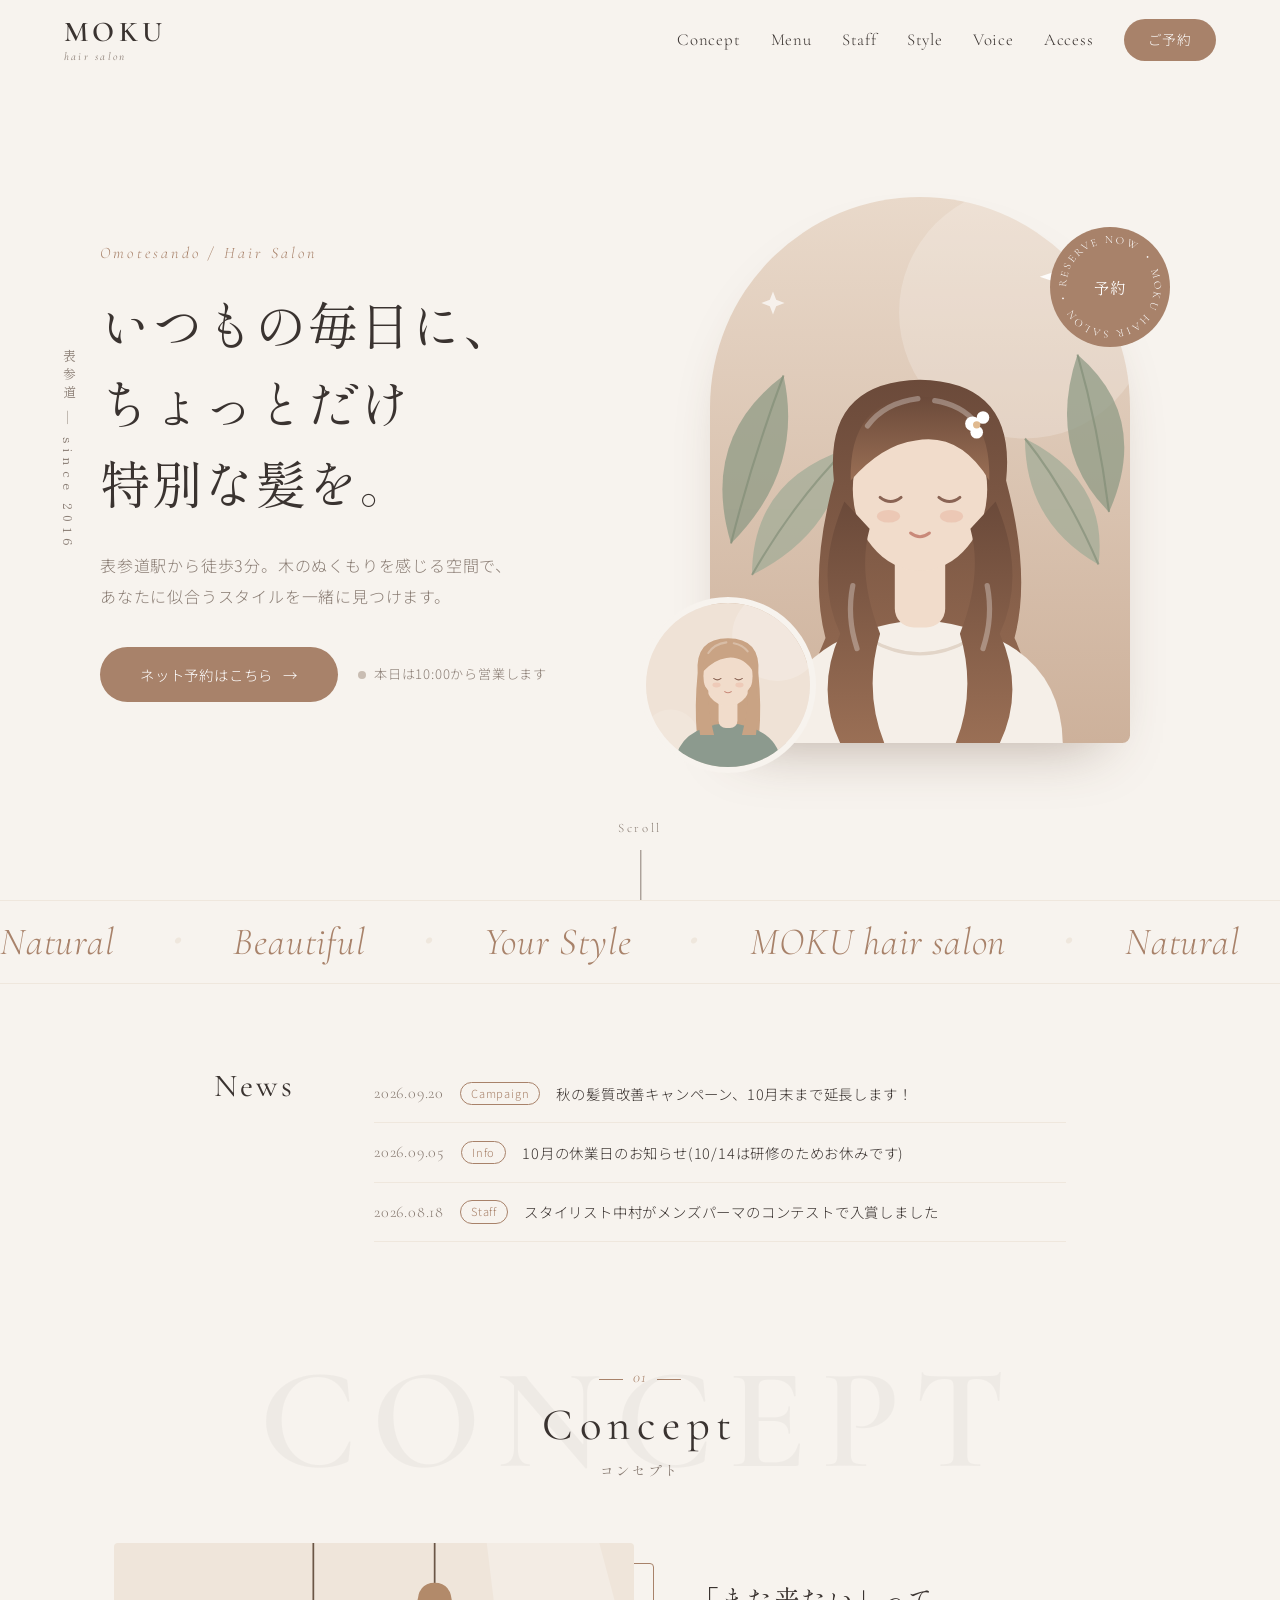
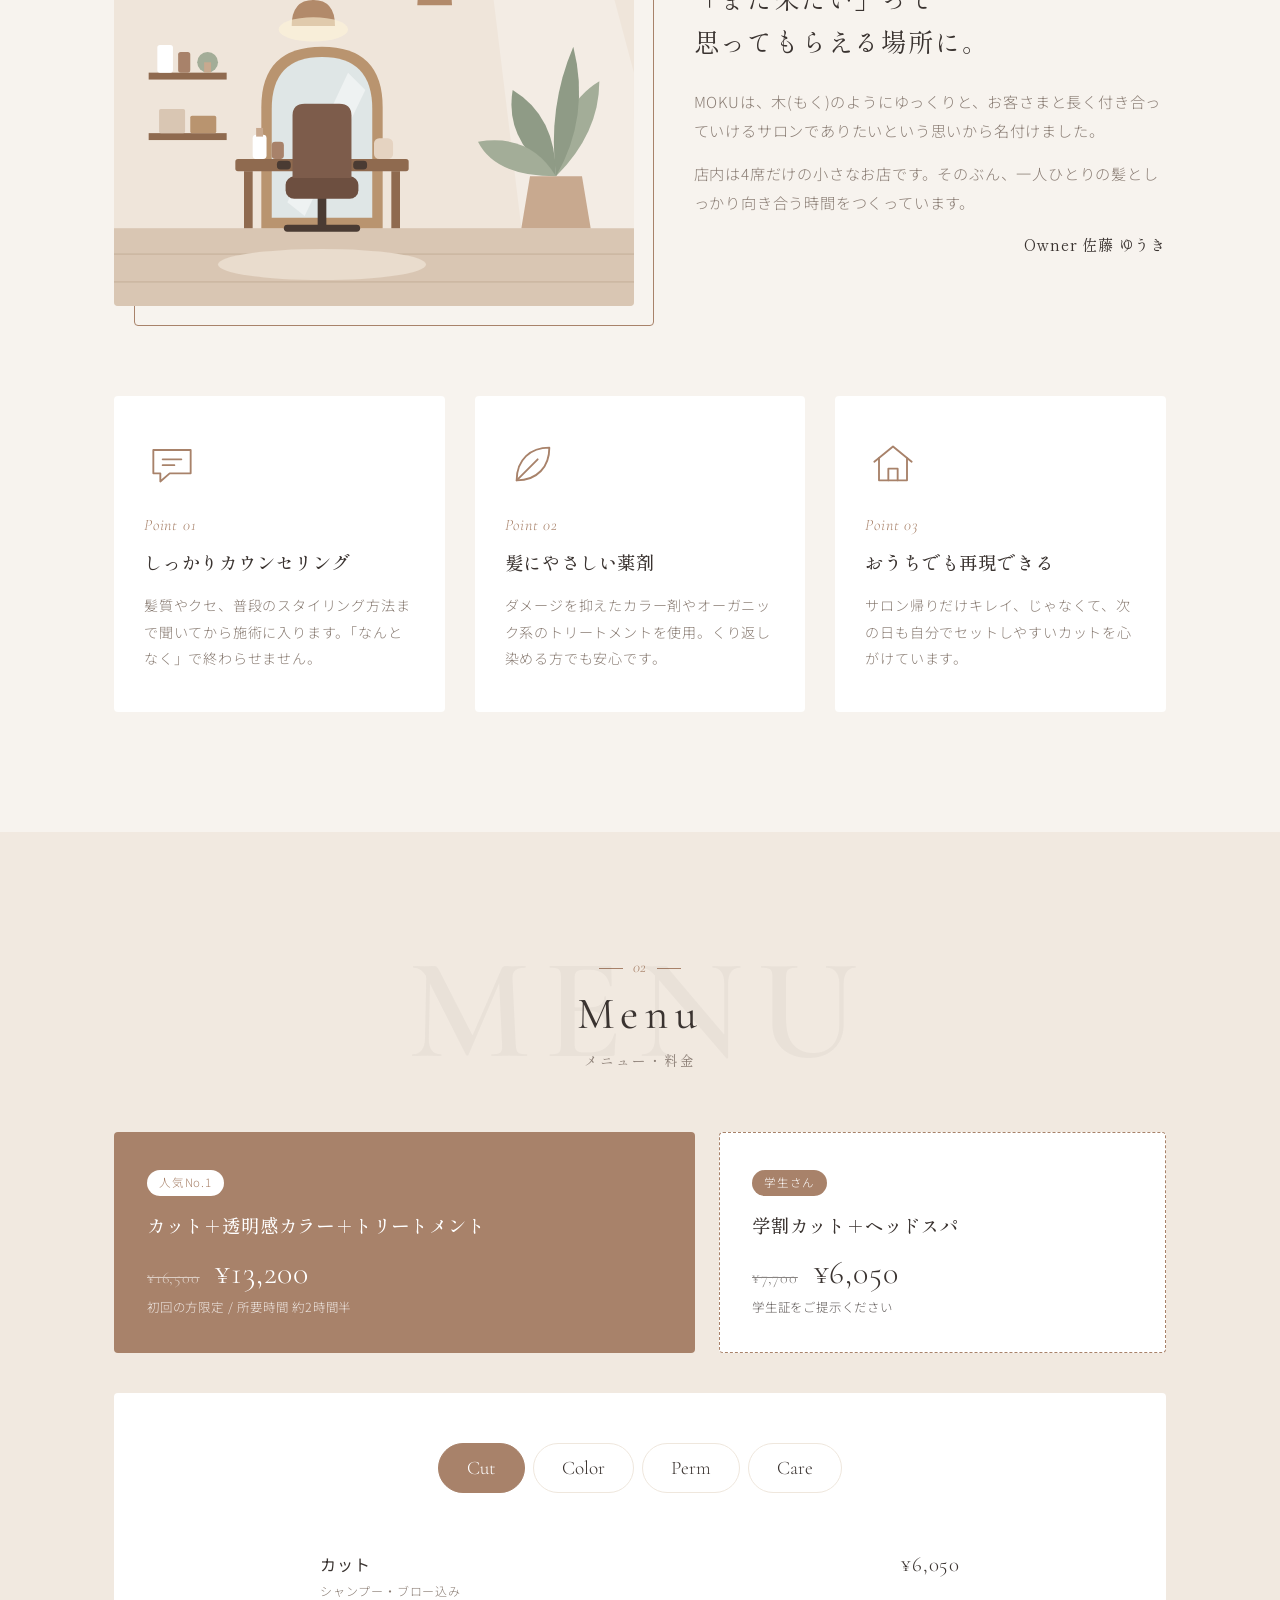
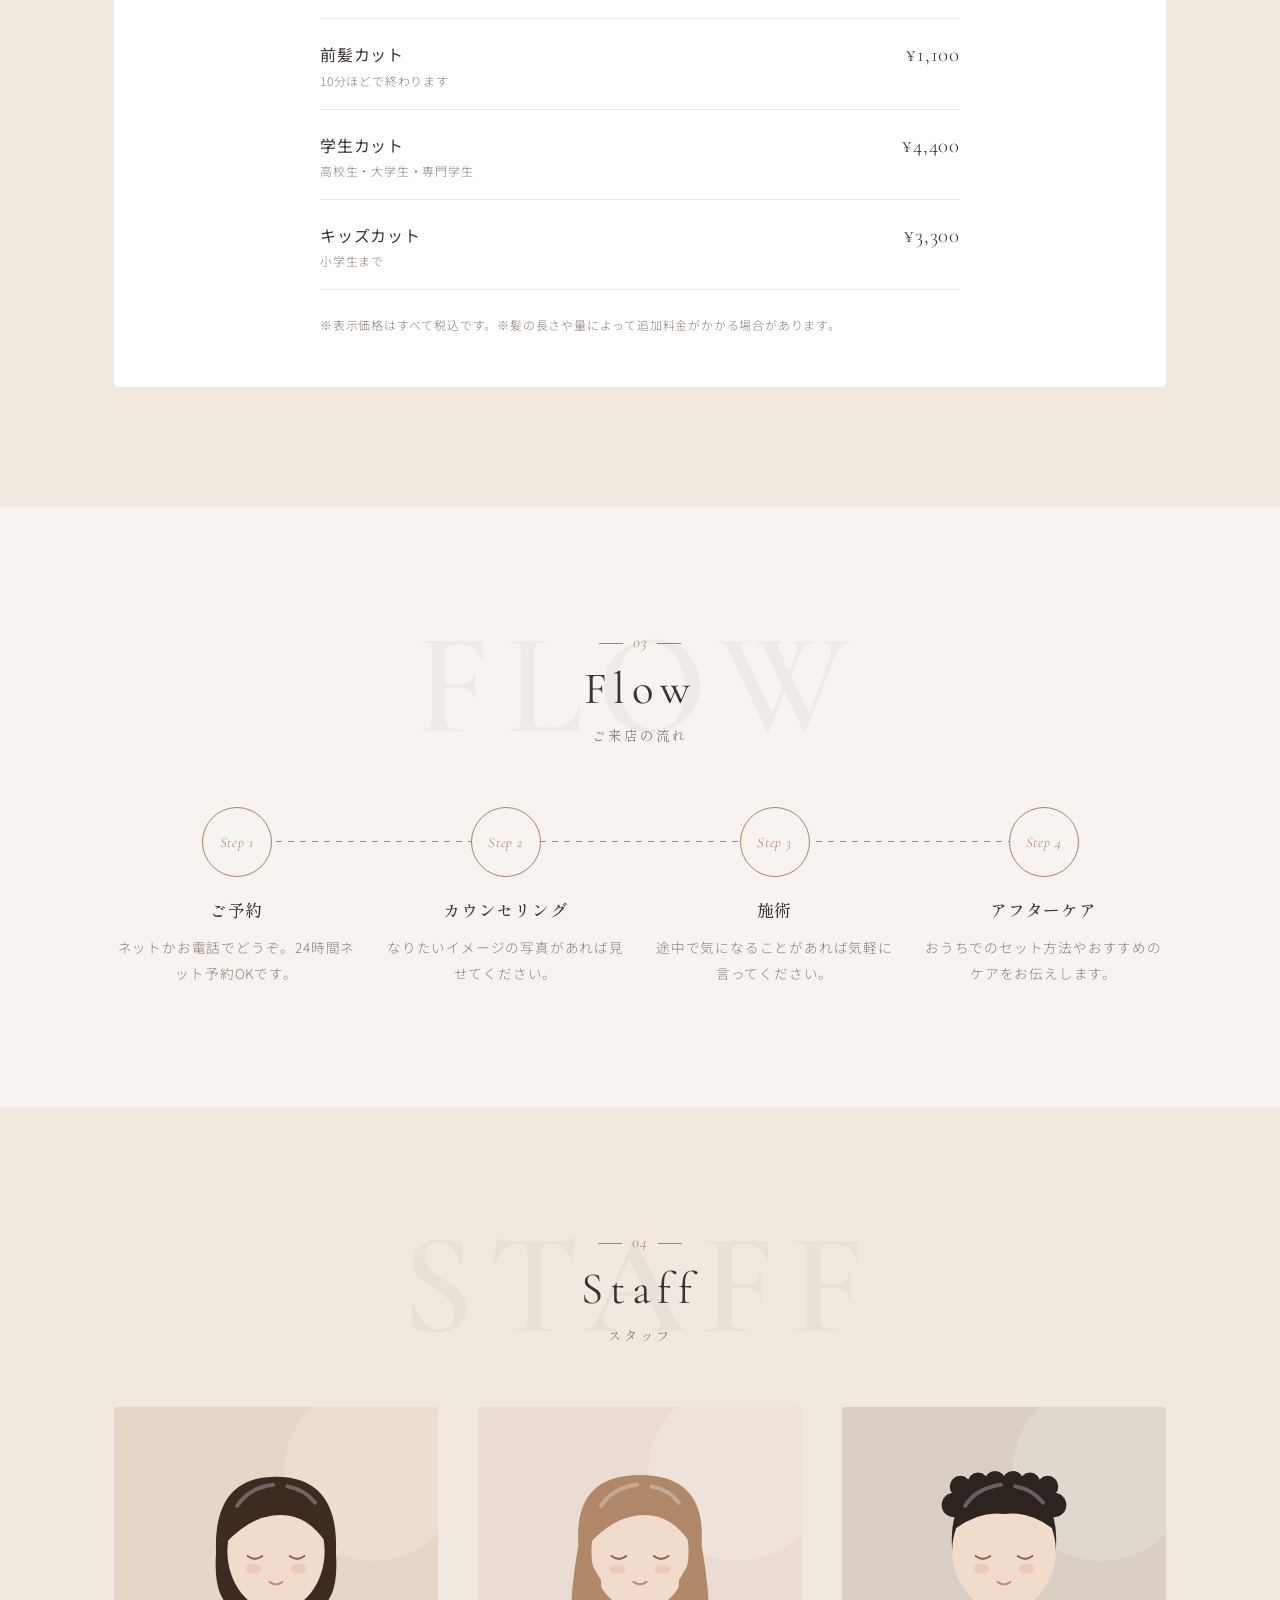
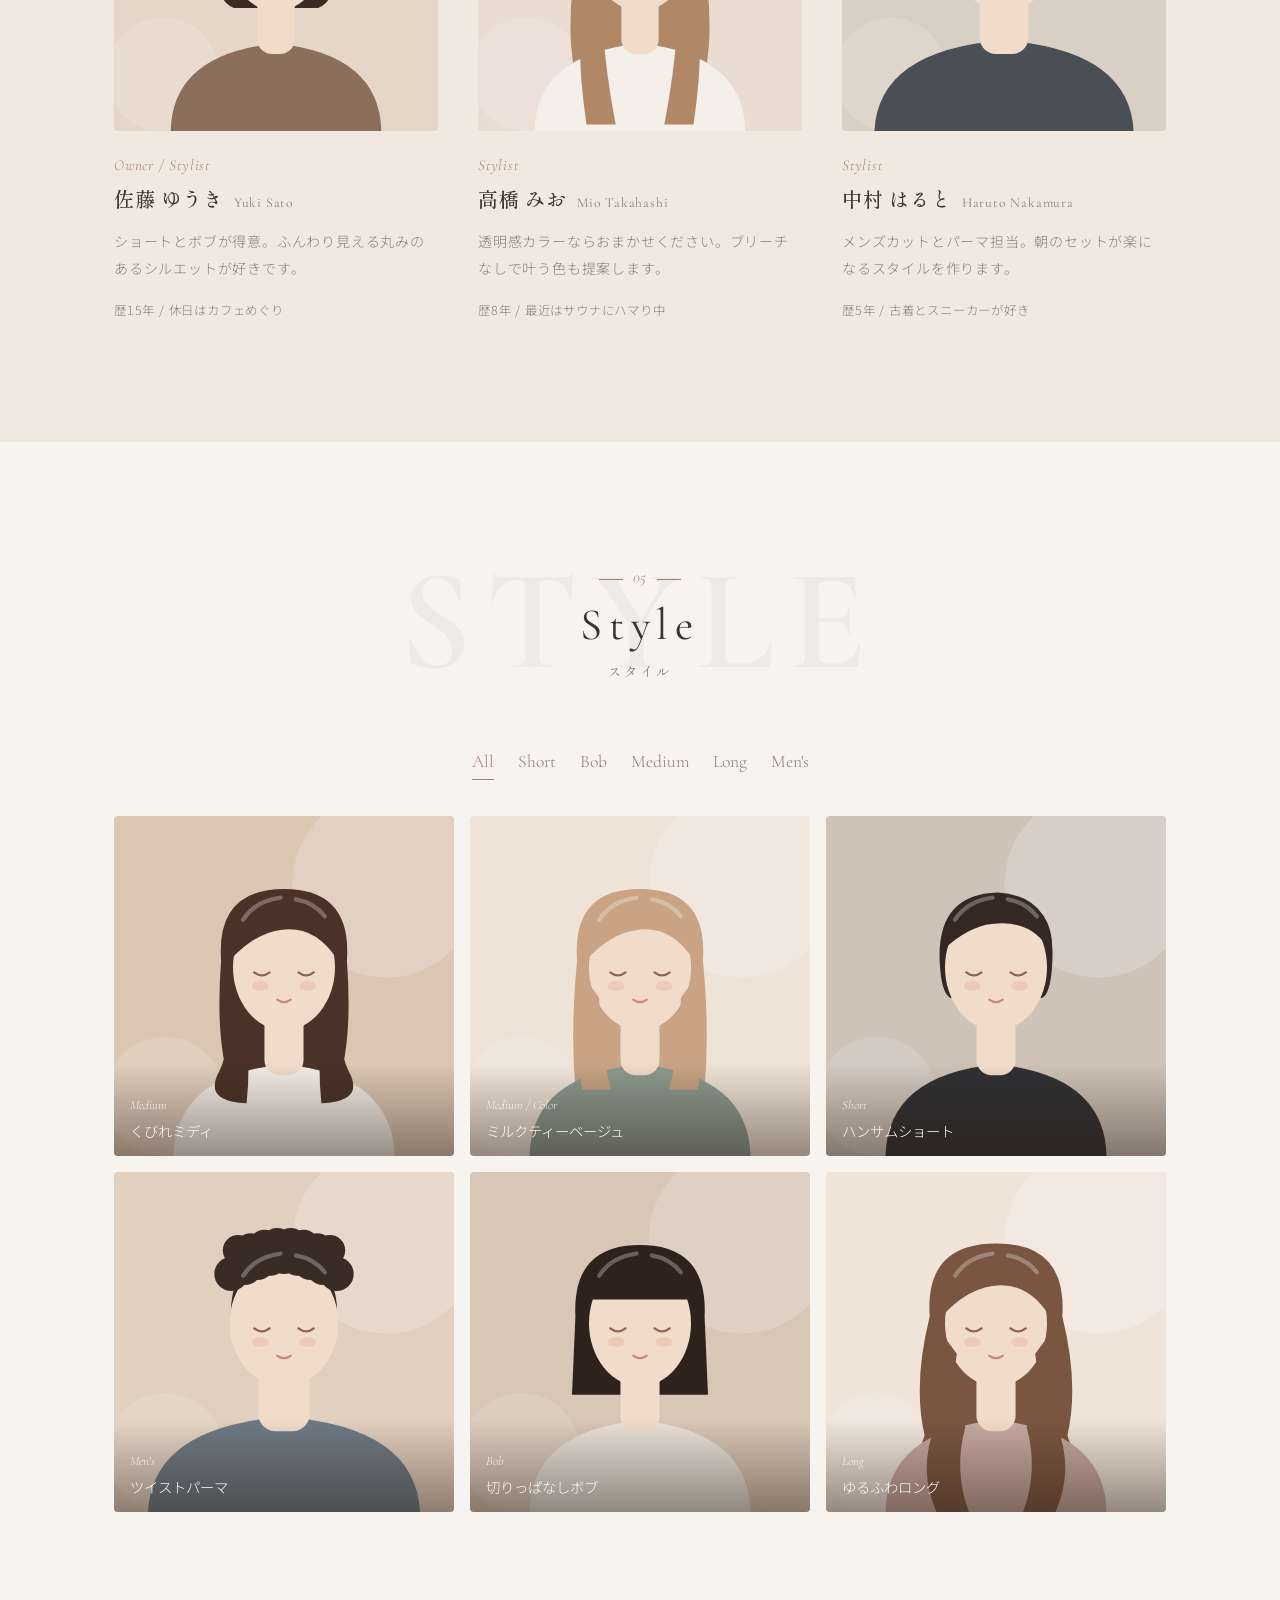
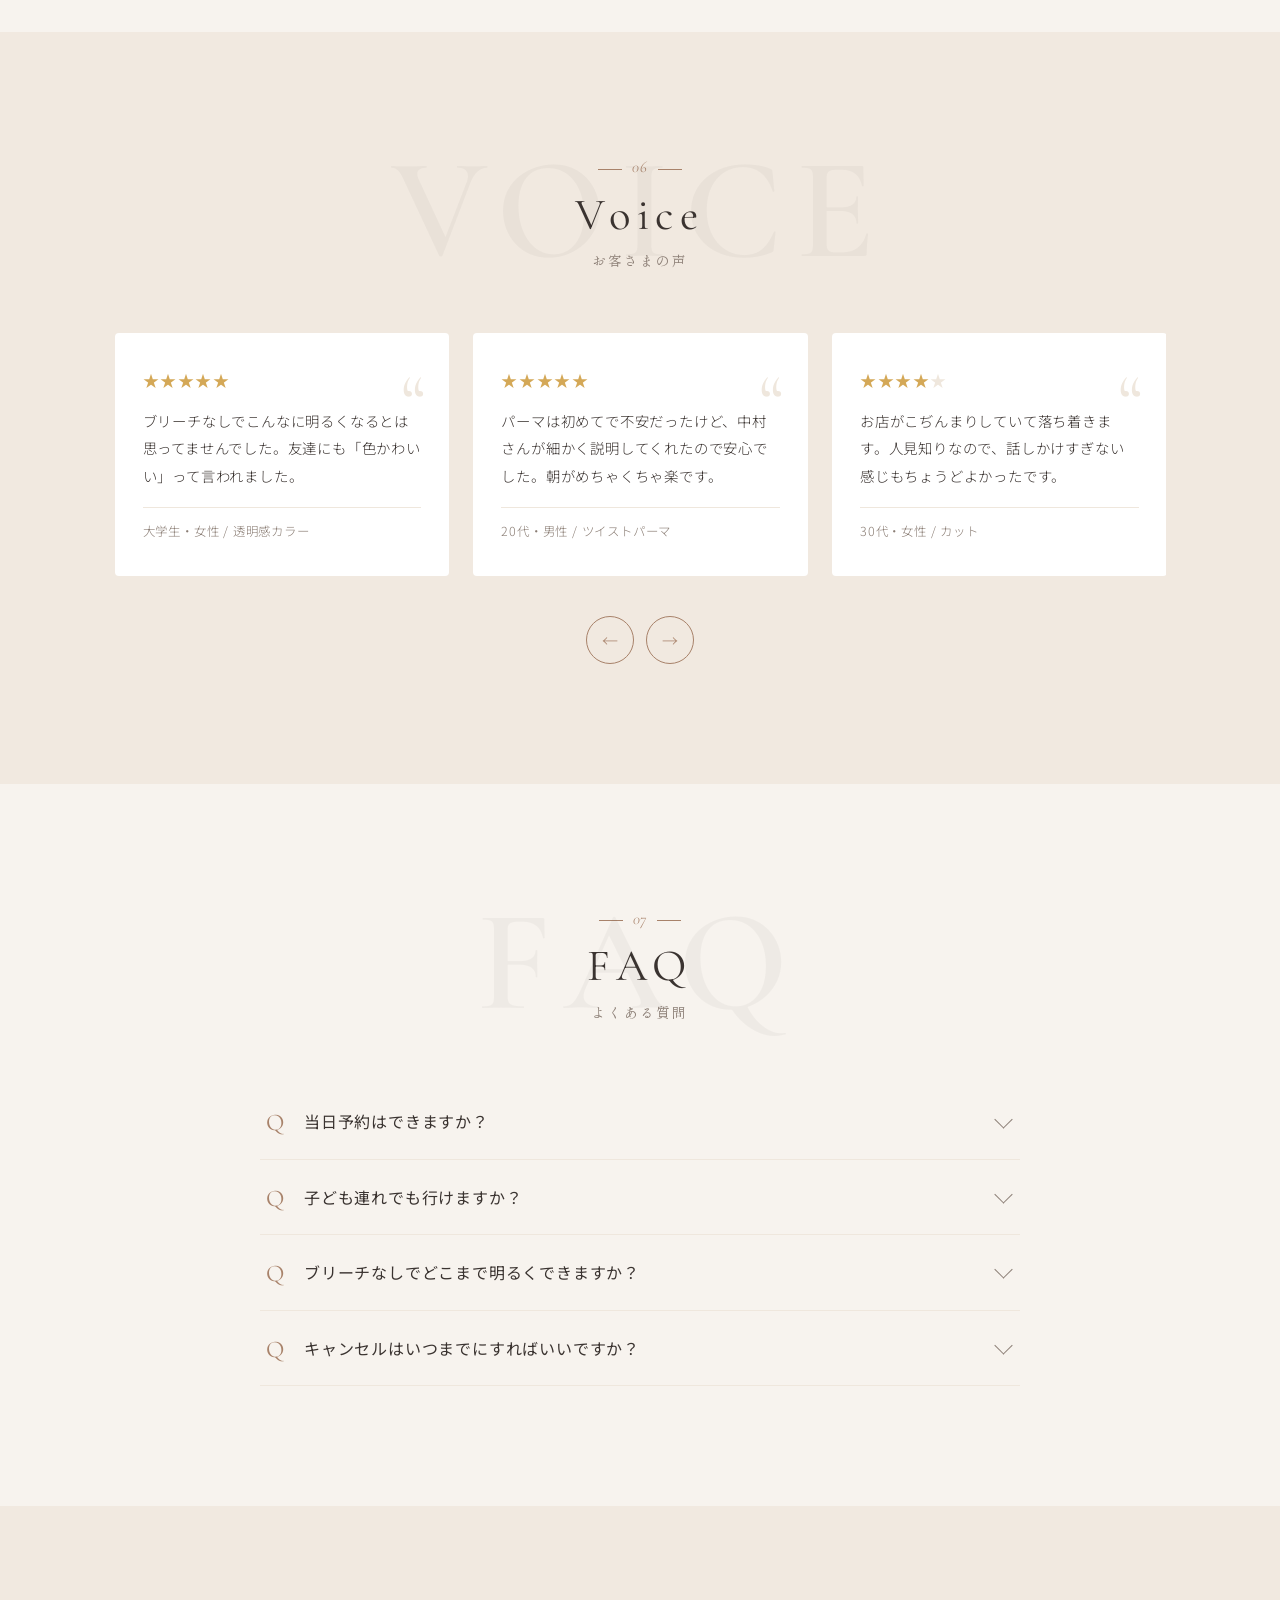
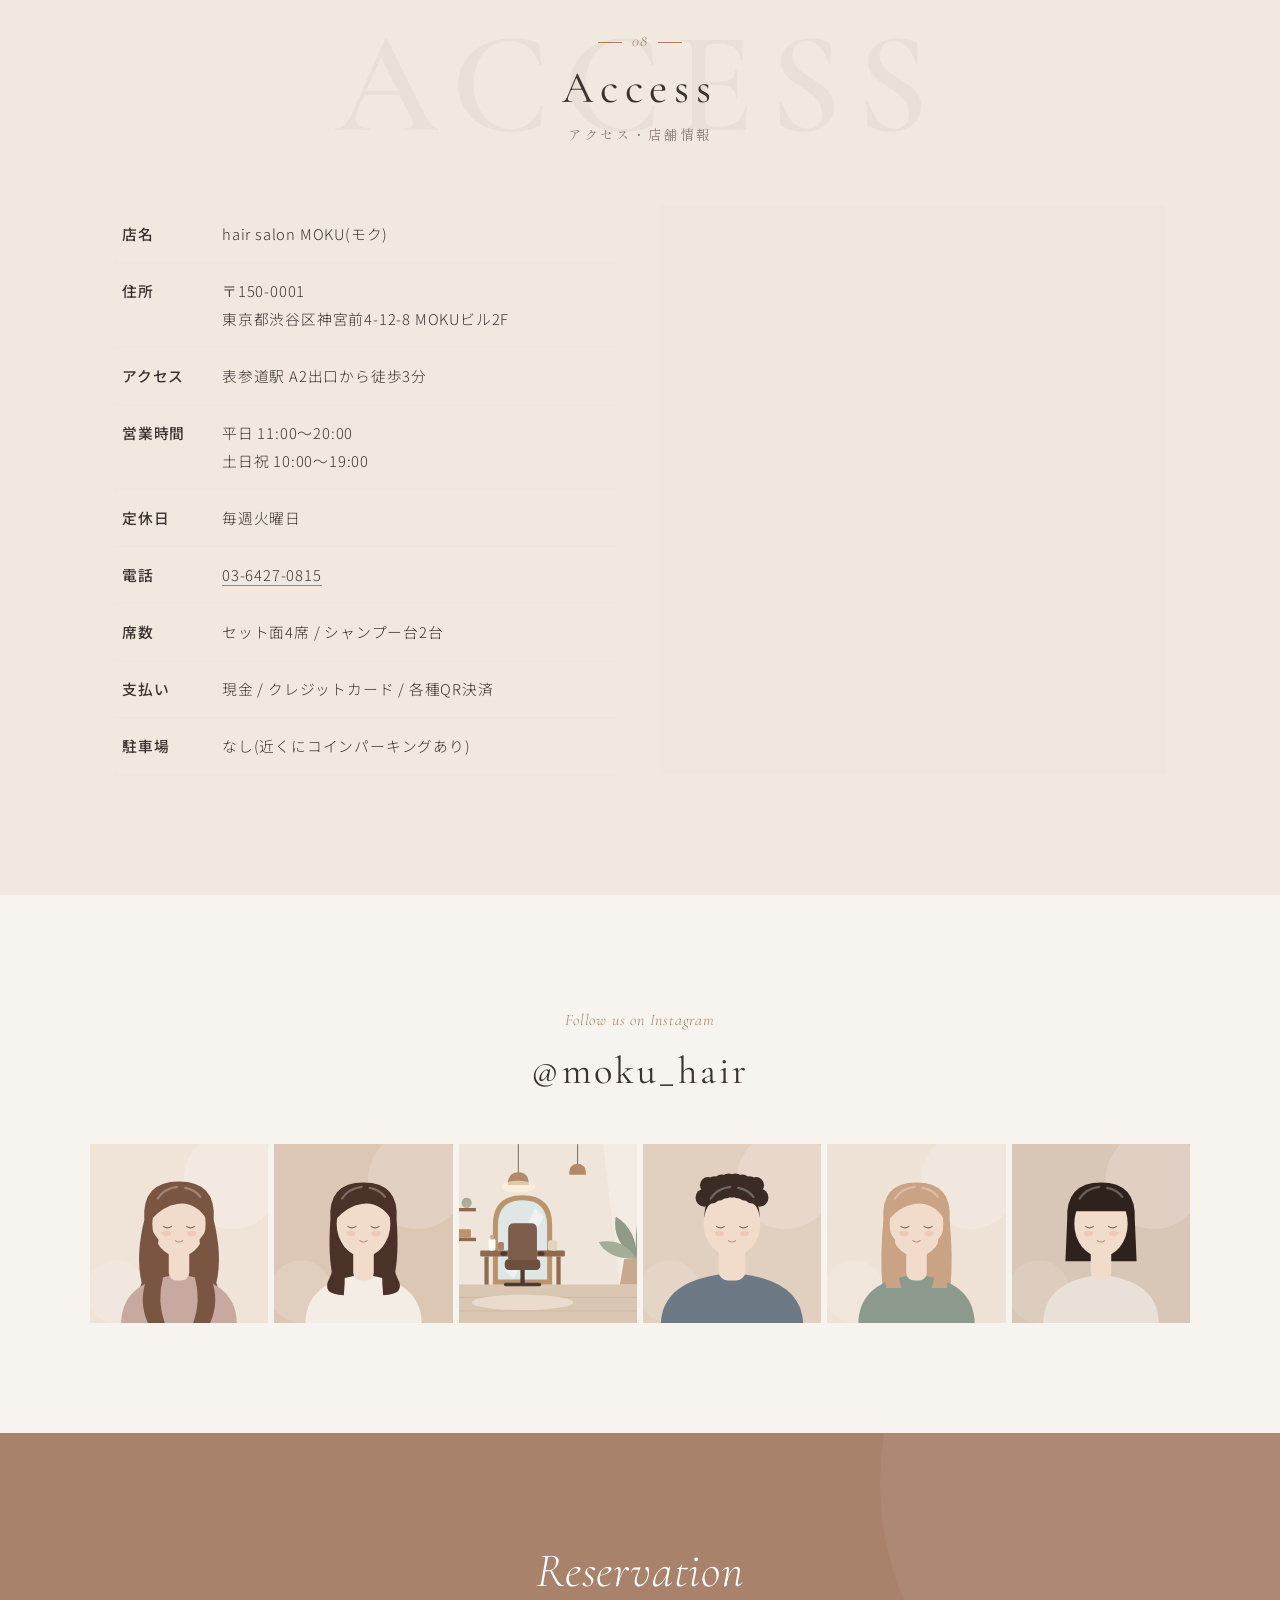
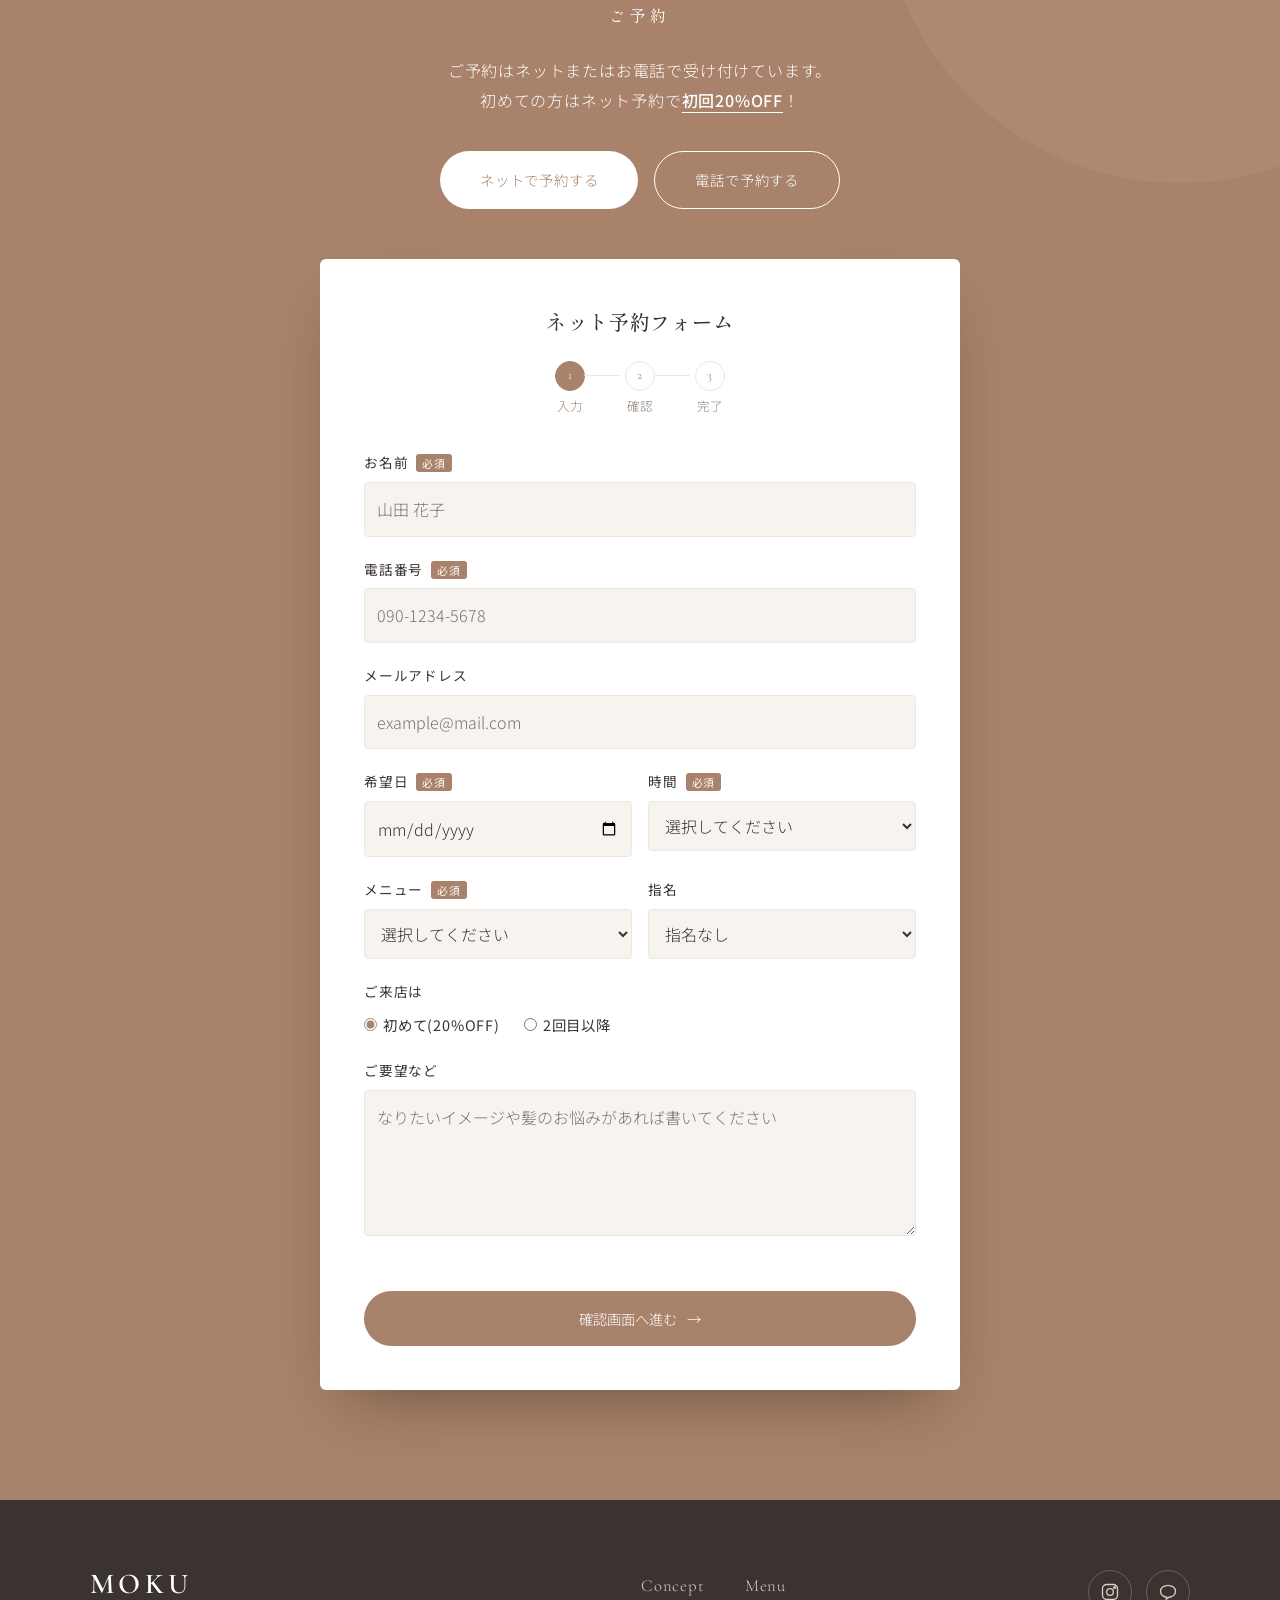
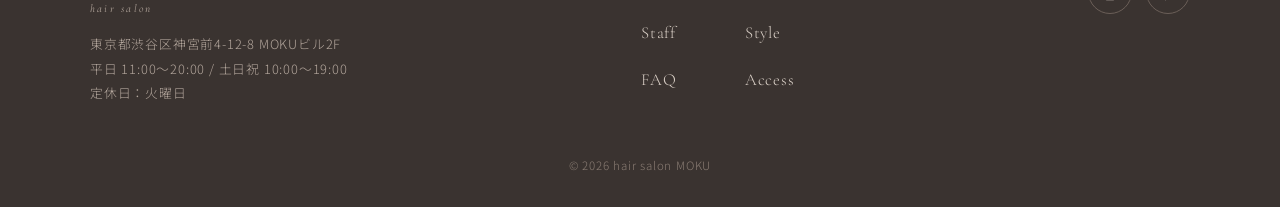
==== commit 645b925f: "Redesign site with richer sections and animations, add Instagram post images Co-Authored-By: Claude " ====
--- a/index.html
+++ b/index.html
@@ -5,14 +5,28 @@
   <meta name="viewport" content="width=device-width, initial-scale=1.0">
   <title>hair salon MOKU | 表参道の美容室</title>
   <meta name="description" content="表参道駅から徒歩3分のヘアサロン MOKU。髪にやさしい薬剤と丁寧なカウンセリングで、あなたらしいスタイルを提案します。">
+  <meta property="og:title" content="hair salon MOKU | 表参道の美容室">
+  <meta property="og:description" content="いつもの毎日に、ちょっとだけ特別な髪を。表参道駅から徒歩3分のヘアサロン。">
+  <meta property="og:type" content="website">
+  <meta property="og:image" content="images/hero.svg">
+  <meta name="theme-color" content="#a8826a">
+  <link rel="icon" href="images/favicon.svg" type="image/svg+xml">
   <link rel="preconnect" href="https://fonts.googleapis.com">
   <link rel="preconnect" href="https://fonts.gstatic.com" crossorigin>
-  <link href="https://fonts.googleapis.com/css2?family=Cormorant+Garamond:wght@400;600&family=Noto+Sans+JP:wght@300;400;500&display=swap" rel="stylesheet">
+  <link href="https://fonts.googleapis.com/css2?family=Cormorant+Garamond:ital,wght@0,400;0,600;1,400&family=Noto+Sans+JP:wght@300;400;500&family=Shippori+Mincho:wght@400;500&display=swap" rel="stylesheet">
   <link rel="stylesheet" href="style.css">
 </head>
 <body>
 
-  <header class="header" id="top">
+  <!-- ローディング -->
+  <div class="loader" id="loader" aria-hidden="true">
+    <p class="loader__logo"><span>M</span><span>O</span><span>K</span><span>U</span></p>
+    <p class="loader__sub">hair salon</p>
+  </div>
+
+  <div class="progress" id="progress"></div>
+
+  <header class="header" id="header">
     <div class="header__inner">
       <a href="#top" class="logo">MOKU<span>hair salon</span></a>
       <button class="nav-toggle" aria-label="メニューを開く" aria-expanded="false">
@@ -23,39 +37,100 @@
         <a href="#menu">Menu</a>
         <a href="#staff">Staff</a>
         <a href="#gallery">Style</a>
+        <a href="#voice">Voice</a>
         <a href="#access">Access</a>
         <a href="#reserve" class="nav__btn">ご予約</a>
       </nav>
     </div>
   </header>
 
-  <main>
+  <main id="top">
     <!-- ヒーロー -->
     <section class="hero">
+      <p class="hero__vertical">表参道 ― since 2016</p>
       <div class="hero__text">
         <p class="hero__sub">Omotesando / Hair Salon</p>
-        <h1>いつもの毎日に、<br>ちょっとだけ特別な髪を。</h1>
+        <h1 class="hero__title">
+          <span class="line"><span>いつもの毎日に、</span></span>
+          <span class="line"><span>ちょっとだけ</span></span>
+          <span class="line"><span>特別な髪を。</span></span>
+        </h1>
         <p class="hero__lead">表参道駅から徒歩3分。木のぬくもりを感じる空間で、<br class="pc">あなたに似合うスタイルを一緒に見つけます。</p>
-        <a href="#reserve" class="btn">ネット予約はこちら</a>
-      </div>
+        <div class="hero__btns">
+          <a href="#reserve" class="btn">ネット予約はこちら <span class="btn__arrow">→</span></a>
+          <p class="hero__status"><span class="status-dot" id="status-dot"></span><span id="status-text">営業時間を確認中…</span></p>
+        </div>
+      </div>
+      <div class="hero__visual">
+        <div class="hero__main"><img src="images/hero.svg" alt="MOKUのイメージイラスト"></div>
+        <div class="hero__sub-img"><img src="images/style2.svg" alt=""></div>
+        <a href="#reserve" class="badge" aria-label="予約する">
+          <svg viewBox="0 0 120 120">
+            <defs><path id="circle" d="M60,60 m-44,0 a44,44 0 1,1 88,0 a44,44 0 1,1 -88,0"/></defs>
+            <text><textPath href="#circle" textLength="272" lengthAdjust="spacing">RESERVE NOW ・ MOKU HAIR SALON ・</textPath></text>
+          </svg>
+          <span>予約</span>
+        </a>
+      </div>
+      <a href="#news" class="scroll">Scroll</a>
+    </section>
+
+    <!-- 流れる文字 -->
+    <div class="marquee" aria-hidden="true">
+      <div class="marquee__inner">
+        <span>Natural</span><span>・</span><span>Beautiful</span><span>・</span><span>Your Style</span><span>・</span><span>MOKU hair salon</span><span>・</span>
+        <span>Natural</span><span>・</span><span>Beautiful</span><span>・</span><span>Your Style</span><span>・</span><span>MOKU hair salon</span><span>・</span>
+      </div>
+    </div>
+
+    <!-- お知らせ -->
+    <section class="news reveal" id="news">
+      <h2 class="news__title">News</h2>
+      <ul class="news__list">
+        <li><time datetime="2026-09-20">2026.09.20</time><span class="tag">Campaign</span><p>秋の髪質改善キャンペーン、10月末まで延長します！</p></li>
+        <li><time datetime="2026-09-05">2026.09.05</time><span class="tag">Info</span><p>10月の休業日のお知らせ(10/14は研修のためお休みです)</p></li>
+        <li><time datetime="2026-08-18">2026.08.18</time><span class="tag">Staff</span><p>スタイリスト中村がメンズパーマのコンテストで入賞しました</p></li>
+      </ul>
     </section>
 
     <!-- コンセプト -->
-    <section class="section concept" id="concept">
-      <h2 class="section__title">Concept<span>コンセプト</span></h2>
+    <section class="section" id="concept">
+      <div class="section__head reveal">
+        <p class="section__num">01</p>
+        <h2 class="section__title">Concept<span>コンセプト</span></h2>
+        <p class="section__bg">CONCEPT</p>
+      </div>
+      <div class="about reveal">
+        <div class="about__img"><img src="images/salon.svg" alt="店内のイラスト"></div>
+        <div class="about__text">
+          <h3>「また来たい」って<br>思ってもらえる場所に。</h3>
+          <p>MOKUは、木(もく)のようにゆっくりと、お客さまと長く付き合っていけるサロンでありたいという思いから名付けました。</p>
+          <p>店内は4席だけの小さなお店です。そのぶん、一人ひとりの髪としっかり向き合う時間をつくっています。</p>
+          <p class="about__sign">Owner 佐藤 ゆうき</p>
+        </div>
+      </div>
       <div class="concept__grid">
-        <div class="concept__item">
-          <p class="concept__num">01</p>
+        <div class="concept__item reveal">
+          <div class="concept__icon">
+            <svg viewBox="0 0 48 48" fill="none" stroke="currentColor" stroke-width="1.6" stroke-linecap="round" stroke-linejoin="round"><path d="M8 12h32v20H22l-8 7v-7H8z"/><path d="M16 20h16M16 25h10"/></svg>
+          </div>
+          <p class="concept__num">Point 01</p>
           <h3>しっかりカウンセリング</h3>
           <p>髪質やクセ、普段のスタイリング方法まで聞いてから施術に入ります。「なんとなく」で終わらせません。</p>
         </div>
-        <div class="concept__item">
-          <p class="concept__num">02</p>
+        <div class="concept__item reveal">
+          <div class="concept__icon">
+            <svg viewBox="0 0 48 48" fill="none" stroke="currentColor" stroke-width="1.6" stroke-linecap="round" stroke-linejoin="round"><path d="M10 38C10 20 22 10 38 10c0 16-10 28-28 28z"/><path d="M10 38L28 20"/></svg>
+          </div>
+          <p class="concept__num">Point 02</p>
           <h3>髪にやさしい薬剤</h3>
           <p>ダメージを抑えたカラー剤やオーガニック系のトリートメントを使用。くり返し染める方でも安心です。</p>
         </div>
-        <div class="concept__item">
-          <p class="concept__num">03</p>
+        <div class="concept__item reveal">
+          <div class="concept__icon">
+            <svg viewBox="0 0 48 48" fill="none" stroke="currentColor" stroke-width="1.6" stroke-linecap="round" stroke-linejoin="round"><path d="M8 22L24 9l16 13"/><path d="M12 19v19h24V19"/><path d="M20 38V28h8v10"/></svg>
+          </div>
+          <p class="concept__num">Point 03</p>
           <h3>おうちでも再現できる</h3>
           <p>サロン帰りだけキレイ、じゃなくて、次の日も自分でセットしやすいカットを心がけています。</p>
         </div>
@@ -63,91 +138,259 @@
     </section>
 
     <!-- メニュー -->
-    <section class="section menu" id="menu">
-      <h2 class="section__title">Menu<span>メニュー・料金</span></h2>
-      <div class="menu__wrap">
-        <div class="menu__col">
-          <h3>Cut</h3>
+    <section class="section section--tint" id="menu">
+      <div class="section__head reveal">
+        <p class="section__num">02</p>
+        <h2 class="section__title">Menu<span>メニュー・料金</span></h2>
+        <p class="section__bg">MENU</p>
+      </div>
+
+      <div class="coupon reveal">
+        <div class="coupon__card coupon__card--main">
+          <p class="coupon__label">人気No.1</p>
+          <h3>カット＋透明感カラー＋トリートメント</h3>
+          <p class="coupon__price"><s>¥16,500</s> ¥13,200</p>
+          <p class="coupon__note">初回の方限定 / 所要時間 約2時間半</p>
+        </div>
+        <div class="coupon__card">
+          <p class="coupon__label">学生さん</p>
+          <h3>学割カット＋ヘッドスパ</h3>
+          <p class="coupon__price"><s>¥7,700</s> ¥6,050</p>
+          <p class="coupon__note">学生証をご提示ください</p>
+        </div>
+      </div>
+
+      <div class="menu reveal">
+        <div class="menu__tabs" role="tablist">
+          <button class="menu__tab is-active" role="tab" aria-selected="true" data-tab="cut">Cut</button>
+          <button class="menu__tab" role="tab" aria-selected="false" data-tab="color">Color</button>
+          <button class="menu__tab" role="tab" aria-selected="false" data-tab="perm">Perm</button>
+          <button class="menu__tab" role="tab" aria-selected="false" data-tab="care">Care</button>
+        </div>
+        <div class="menu__panel is-active" data-panel="cut" role="tabpanel">
           <dl>
-            <div><dt>カット(シャンプー・ブロー込み)</dt><dd>¥6,050</dd></div>
-            <div><dt>前髪カット</dt><dd>¥1,100</dd></div>
-            <div><dt>学生カット</dt><dd>¥4,400</dd></div>
+            <div><dt>カット<small>シャンプー・ブロー込み</small></dt><dd>¥6,050</dd></div>
+            <div><dt>前髪カット<small>10分ほどで終わります</small></dt><dd>¥1,100</dd></div>
+            <div><dt>学生カット<small>高校生・大学生・専門学生</small></dt><dd>¥4,400</dd></div>
+            <div><dt>キッズカット<small>小学生まで</small></dt><dd>¥3,300</dd></div>
           </dl>
-          <h3>Color</h3>
+        </div>
+        <div class="menu__panel" data-panel="color" role="tabpanel">
           <dl>
-            <div><dt>カット＋カラー</dt><dd>¥11,000〜</dd></div>
-            <div><dt>リタッチカラー</dt><dd>¥5,500〜</dd></div>
-            <div><dt>ダブルカラー</dt><dd>¥15,400〜</dd></div>
+            <div><dt>カット＋カラー<small>透明感カラーも同じ料金です</small></dt><dd>¥11,000〜</dd></div>
+            <div><dt>リタッチカラー<small>根元2cmまで</small></dt><dd>¥5,500〜</dd></div>
+            <div><dt>ダブルカラー<small>ブリーチ1回＋オンカラー</small></dt><dd>¥15,400〜</dd></div>
+            <div><dt>インナーカラー<small>顔まわり・耳かけ部分など</small></dt><dd>¥6,600〜</dd></div>
           </dl>
         </div>
-        <div class="menu__col">
-          <h3>Perm / Straight</h3>
+        <div class="menu__panel" data-panel="perm" role="tabpanel">
           <dl>
-            <div><dt>カット＋デジタルパーマ</dt><dd>¥14,300〜</dd></div>
-            <div><dt>カット＋縮毛矯正</dt><dd>¥17,600〜</dd></div>
+            <div><dt>カット＋パーマ<small>ゆるめ〜しっかりまで対応</small></dt><dd>¥12,100〜</dd></div>
+            <div><dt>カット＋デジタルパーマ<small>乾かすだけでカールが出ます</small></dt><dd>¥14,300〜</dd></div>
+            <div><dt>カット＋縮毛矯正<small>自然なストレートに仕上げます</small></dt><dd>¥17,600〜</dd></div>
+            <div><dt>メンズツイストパーマ<small>カット込み</small></dt><dd>¥13,200</dd></div>
           </dl>
-          <h3>Care</h3>
+        </div>
+        <div class="menu__panel" data-panel="care" role="tabpanel">
           <dl>
-            <div><dt>髪質改善トリートメント</dt><dd>¥5,500</dd></div>
-            <div><dt>ヘッドスパ(20分)</dt><dd>¥3,300</dd></div>
+            <div><dt>髪質改善トリートメント<small>ツヤとまとまりが続きます</small></dt><dd>¥5,500</dd></div>
+            <div><dt>ヘッドスパ 20分<small>炭酸泉つき</small></dt><dd>¥3,300</dd></div>
+            <div><dt>ヘッドスパ 40分<small>肩・首のマッサージつき</small></dt><dd>¥5,500</dd></div>
           </dl>
-          <p class="menu__note">※表示価格はすべて税込です。<br>※髪の長さや量によって追加料金がかかる場合があります。</p>
-        </div>
-      </div>
+        </div>
+        <p class="menu__note">※表示価格はすべて税込です。※髪の長さや量によって追加料金がかかる場合があります。</p>
+      </div>
+    </section>
+
+    <!-- 来店の流れ -->
+    <section class="section" id="flow">
+      <div class="section__head reveal">
+        <p class="section__num">03</p>
+        <h2 class="section__title">Flow<span>ご来店の流れ</span></h2>
+        <p class="section__bg">FLOW</p>
+      </div>
+      <ol class="flow">
+        <li class="reveal"><span class="flow__step">Step 1</span><h3>ご予約</h3><p>ネットかお電話でどうぞ。24時間ネット予約OKです。</p></li>
+        <li class="reveal"><span class="flow__step">Step 2</span><h3>カウンセリング</h3><p>なりたいイメージの写真があれば見せてください。</p></li>
+        <li class="reveal"><span class="flow__step">Step 3</span><h3>施術</h3><p>途中で気になることがあれば気軽に言ってください。</p></li>
+        <li class="reveal"><span class="flow__step">Step 4</span><h3>アフターケア</h3><p>おうちでのセット方法やおすすめのケアをお伝えします。</p></li>
+      </ol>
     </section>
 
     <!-- スタッフ -->
-    <section class="section staff" id="staff">
-      <h2 class="section__title">Staff<span>スタッフ</span></h2>
+    <section class="section section--tint" id="staff">
+      <div class="section__head reveal">
+        <p class="section__num">04</p>
+        <h2 class="section__title">Staff<span>スタッフ</span></h2>
+        <p class="section__bg">STAFF</p>
+      </div>
       <div class="staff__grid">
-        <div class="staff__card">
-          <img class="staff__img" src="images/staff1.svg" alt="佐藤 ゆうき">
+        <article class="staff__card reveal">
+          <div class="staff__photo">
+            <img src="images/staff1.svg" alt="佐藤 ゆうき">
+            <div class="staff__more">
+              <p><b>得意</b>ショート・ボブ・丸みシルエット</p>
+              <p><b>資格</b>美容師免許 / ケアリスト</p>
+              <p><b>ひとこと</b>髪の悩み、なんでも相談してください！</p>
+            </div>
+          </div>
           <p class="staff__role">Owner / Stylist</p>
-          <h3>佐藤 ゆうき</h3>
+          <h3>佐藤 ゆうき<span>Yuki Sato</span></h3>
           <p>ショートとボブが得意。ふんわり見える丸みのあるシルエットが好きです。</p>
           <p class="staff__meta">歴15年 / 休日はカフェめぐり</p>
-        </div>
-        <div class="staff__card">
-          <img class="staff__img" src="images/staff2.svg" alt="高橋 みお">
+        </article>
+        <article class="staff__card reveal">
+          <div class="staff__photo">
+            <img src="images/staff2.svg" alt="高橋 みお">
+            <div class="staff__more">
+              <p><b>得意</b>透明感カラー・インナーカラー</p>
+              <p><b>資格</b>美容師免許 / カラーリスト</p>
+              <p><b>ひとこと</b>ブリーチなしでもかわいい色、いっぱいあります。</p>
+            </div>
+          </div>
           <p class="staff__role">Stylist</p>
-          <h3>高橋 みお</h3>
+          <h3>高橋 みお<span>Mio Takahashi</span></h3>
           <p>透明感カラーならおまかせください。ブリーチなしで叶う色も提案します。</p>
           <p class="staff__meta">歴8年 / 最近はサウナにハマり中</p>
-        </div>
-        <div class="staff__card">
-          <img class="staff__img" src="images/staff3.svg" alt="中村 はると">
+        </article>
+        <article class="staff__card reveal">
+          <div class="staff__photo">
+            <img src="images/staff3.svg" alt="中村 はると">
+            <div class="staff__more">
+              <p><b>得意</b>メンズカット・ツイストパーマ</p>
+              <p><b>資格</b>美容師免許</p>
+              <p><b>ひとこと</b>朝5分でセットできる髪、作ります。</p>
+            </div>
+          </div>
           <p class="staff__role">Stylist</p>
-          <h3>中村 はると</h3>
+          <h3>中村 はると<span>Haruto Nakamura</span></h3>
           <p>メンズカットとパーマ担当。朝のセットが楽になるスタイルを作ります。</p>
           <p class="staff__meta">歴5年 / 古着とスニーカーが好き</p>
-        </div>
+        </article>
       </div>
     </section>
 
     <!-- ギャラリー -->
-    <section class="section gallery" id="gallery">
-      <h2 class="section__title">Style<span>スタイル</span></h2>
+    <section class="section" id="gallery">
+      <div class="section__head reveal">
+        <p class="section__num">05</p>
+        <h2 class="section__title">Style<span>スタイル</span></h2>
+        <p class="section__bg">STYLE</p>
+      </div>
+      <div class="filter reveal">
+        <button class="filter__btn is-active" data-filter="all">All</button>
+        <button class="filter__btn" data-filter="short">Short</button>
+        <button class="filter__btn" data-filter="bob">Bob</button>
+        <button class="filter__btn" data-filter="medium">Medium</button>
+        <button class="filter__btn" data-filter="long">Long</button>
+        <button class="filter__btn" data-filter="men">Men's</button>
+      </div>
       <div class="gallery__grid">
-        <figure class="gallery__item"><img src="images/style1.svg" alt="くびれミディ"><figcaption>くびれミディ</figcaption></figure>
-        <figure class="gallery__item"><img src="images/style2.svg" alt="ミルクティーベージュ"><figcaption>ミルクティーベージュ</figcaption></figure>
-        <figure class="gallery__item"><img src="images/style3.svg" alt="ハンサムショート"><figcaption>ハンサムショート</figcaption></figure>
-        <figure class="gallery__item"><img src="images/style4.svg" alt="ツイストパーマ"><figcaption>ツイストパーマ</figcaption></figure>
-        <figure class="gallery__item"><img src="images/style5.svg" alt="切りっぱなしボブ"><figcaption>切りっぱなしボブ</figcaption></figure>
-        <figure class="gallery__item"><img src="images/style6.svg" alt="ゆるふわロング"><figcaption>ゆるふわロング</figcaption></figure>
+        <button class="gallery__item" data-cat="medium" data-staff="佐藤 ゆうき" data-desc="首元でキュッとくびれて、毛先が外にはねるシルエット。ミディアムでも重く見えません。">
+          <img src="images/style1.svg" alt="くびれミディ"><span class="gallery__cap"><small>Medium</small>くびれミディ</span>
+        </button>
+        <button class="gallery__item" data-cat="medium" data-staff="高橋 みお" data-desc="赤みを抑えたやわらかいベージュ。ブリーチなしでも透明感が出せるカラーです。">
+          <img src="images/style2.svg" alt="ミルクティーベージュ"><span class="gallery__cap"><small>Medium / Color</small>ミルクティーベージュ</span>
+        </button>
+        <button class="gallery__item" data-cat="short" data-staff="佐藤 ゆうき" data-desc="えり足をすっきりさせた、かっこよさもあるショート。前髪は流すだけでキマります。">
+          <img src="images/style3.svg" alt="ハンサムショート"><span class="gallery__cap"><small>Short</small>ハンサムショート</span>
+        </button>
+        <button class="gallery__item" data-cat="men" data-staff="中村 はると" data-desc="ねじりながら巻くことで、立体感のある動きに。ワックスを揉みこむだけでOK。">
+          <img src="images/style4.svg" alt="ツイストパーマ"><span class="gallery__cap"><small>Men's</small>ツイストパーマ</span>
+        </button>
+        <button class="gallery__item" data-cat="bob" data-staff="佐藤 ゆうき" data-desc="毛先をまっすぐ切りそろえた、今っぽいボブ。ぱっつん前髪とも相性いいです。">
+          <img src="images/style5.svg" alt="切りっぱなしボブ"><span class="gallery__cap"><small>Bob</small>切りっぱなしボブ</span>
+        </button>
+        <button class="gallery__item" data-cat="long" data-staff="高橋 みお" data-desc="ゆるく巻いたような波ウェーブ。デジタルパーマなので乾かすだけでこの形になります。">
+          <img src="images/style6.svg" alt="ゆるふわロング"><span class="gallery__cap"><small>Long</small>ゆるふわロング</span>
+        </button>
+      </div>
+    </section>
+
+    <!-- お客様の声 -->
+    <section class="section section--tint" id="voice">
+      <div class="section__head reveal">
+        <p class="section__num">06</p>
+        <h2 class="section__title">Voice<span>お客さまの声</span></h2>
+        <p class="section__bg">VOICE</p>
+      </div>
+      <div class="voice reveal">
+        <div class="voice__track" id="voice-track">
+          <figure class="voice__card">
+            <p class="voice__stars" aria-label="5点中5点">★★★★★</p>
+            <blockquote>今までどこに行っても広がってた髪が、はじめてまとまりました…！乾かし方まで教えてくれて本当にうれしかったです。</blockquote>
+            <figcaption>20代・女性 / カット＋髪質改善</figcaption>
+          </figure>
+          <figure class="voice__card">
+            <p class="voice__stars" aria-label="5点中5点">★★★★★</p>
+            <blockquote>ブリーチなしでこんなに明るくなるとは思ってませんでした。友達にも「色かわいい」って言われました。</blockquote>
+            <figcaption>大学生・女性 / 透明感カラー</figcaption>
+          </figure>
+          <figure class="voice__card">
+            <p class="voice__stars" aria-label="5点中5点">★★★★★</p>
+            <blockquote>パーマは初めてで不安だったけど、中村さんが細かく説明してくれたので安心でした。朝がめちゃくちゃ楽です。</blockquote>
+            <figcaption>20代・男性 / ツイストパーマ</figcaption>
+          </figure>
+          <figure class="voice__card">
+            <p class="voice__stars" aria-label="5点中4点">★★★★<span>★</span></p>
+            <blockquote>お店がこぢんまりしていて落ち着きます。人見知りなので、話しかけすぎない感じもちょうどよかったです。</blockquote>
+            <figcaption>30代・女性 / カット</figcaption>
+          </figure>
+          <figure class="voice__card">
+            <p class="voice__stars" aria-label="5点中5点">★★★★★</p>
+            <blockquote>ヘッドスパが気持ちよすぎて途中で寝てしまいました(笑)。肩こりもだいぶ楽になりました。</blockquote>
+            <figcaption>40代・女性 / ヘッドスパ40分</figcaption>
+          </figure>
+        </div>
+        <div class="voice__nav">
+          <button class="voice__arrow" data-dir="-1" aria-label="前へ">←</button>
+          <button class="voice__arrow" data-dir="1" aria-label="次へ">→</button>
+        </div>
+      </div>
+    </section>
+
+    <!-- よくある質問 -->
+    <section class="section" id="faq">
+      <div class="section__head reveal">
+        <p class="section__num">07</p>
+        <h2 class="section__title">FAQ<span>よくある質問</span></h2>
+        <p class="section__bg">FAQ</p>
+      </div>
+      <div class="faq reveal">
+        <details>
+          <summary>当日予約はできますか？</summary>
+          <p>空きがあれば大丈夫です。ネット予約は2時間前まで受け付けているので、急ぎの場合はお電話ください。</p>
+        </details>
+        <details>
+          <summary>子ども連れでも行けますか？</summary>
+          <p>はい、大丈夫です。お子さま用のイスや絵本も用意しています。ベビーカーのまま入れるので安心してください。</p>
+        </details>
+        <details>
+          <summary>ブリーチなしでどこまで明るくできますか？</summary>
+          <p>髪の状態によりますが、黒髪からでも透明感のあるベージュ系ならけっこう明るくできます。カウンセリングで一緒に相談しましょう。</p>
+        </details>
+        <details>
+          <summary>キャンセルはいつまでにすればいいですか？</summary>
+          <p>前日までにご連絡いただければキャンセル料はかかりません。当日キャンセルの場合は、できるだけ早めにお電話ください。</p>
+        </details>
       </div>
     </section>
 
     <!-- アクセス -->
-    <section class="section access" id="access">
-      <h2 class="section__title">Access<span>アクセス・店舗情報</span></h2>
-      <div class="access__wrap">
+    <section class="section section--tint" id="access">
+      <div class="section__head reveal">
+        <p class="section__num">08</p>
+        <h2 class="section__title">Access<span>アクセス・店舗情報</span></h2>
+        <p class="section__bg">ACCESS</p>
+      </div>
+      <div class="access__wrap reveal">
         <table class="access__table">
           <tr><th>店名</th><td>hair salon MOKU(モク)</td></tr>
           <tr><th>住所</th><td>〒150-0001<br>東京都渋谷区神宮前4-12-8 MOKUビル2F</td></tr>
           <tr><th>アクセス</th><td>表参道駅 A2出口から徒歩3分</td></tr>
           <tr><th>営業時間</th><td>平日 11:00〜20:00<br>土日祝 10:00〜19:00</td></tr>
           <tr><th>定休日</th><td>毎週火曜日</td></tr>
-          <tr><th>電話</th><td>03-6427-0815</td></tr>
+          <tr><th>電話</th><td><a href="tel:0364270815">03-6427-0815</a></td></tr>
           <tr><th>席数</th><td>セット面4席 / シャンプー台2台</td></tr>
           <tr><th>支払い</th><td>現金 / クレジットカード / 各種QR決済</td></tr>
           <tr><th>駐車場</th><td>なし(近くにコインパーキングあり)</td></tr>
@@ -158,10 +401,25 @@
       </div>
     </section>
 
+    <!-- インスタ -->
+    <section class="insta reveal">
+      <p class="insta__sub">Follow us on Instagram</p>
+      <h2 class="insta__title">@moku_hair</h2>
+      <div class="insta__grid">
+        <a href="#gallery"><img src="images/style6.svg" alt=""><span>♥ 248</span></a>
+        <a href="#gallery"><img src="images/style1.svg" alt=""><span>♥ 192</span></a>
+        <a href="#gallery"><img src="images/salon.svg" alt=""><span>♥ 311</span></a>
+        <a href="#gallery"><img src="images/style4.svg" alt=""><span>♥ 157</span></a>
+        <a href="#gallery"><img src="images/style2.svg" alt=""><span>♥ 276</span></a>
+        <a href="#gallery"><img src="images/style5.svg" alt=""><span>♥ 203</span></a>
+      </div>
+    </section>
+
     <!-- 予約 -->
     <section class="reserve" id="reserve">
-      <h2>Reservation</h2>
-      <p>ご予約はネットまたはお電話で受け付けています。<br>初めての方はネット予約で<strong>初回20%OFF</strong>！</p>
+      <p class="reserve__en">Reservation</p>
+      <h2>ご予約</h2>
+      <p class="reserve__lead">ご予約はネットまたはお電話で受け付けています。<br>初めての方はネット予約で<strong>初回20%OFF</strong>！</p>
       <div class="reserve__btns">
         <a href="#reserve-form" class="btn btn--white">ネットで予約する</a>
         <a href="tel:0364270815" class="btn btn--line">電話で予約する</a>
@@ -169,6 +427,10 @@
 
       <form class="reserve__form" id="reserve-form" novalidate>
         <h3>ネット予約フォーム</h3>
+        <ol class="form__steps" aria-hidden="true">
+          <li class="is-active">入力</li><li>確認</li><li>完了</li>
+        </ol>
+        <div class="form__fields" id="form-fields">
         <div class="form__row">
           <label for="f-name">お名前<span>必須</span></label>
           <input type="text" id="f-name" name="name" placeholder="山田 花子" required>
@@ -201,9 +463,11 @@
               <option>カット</option>
               <option>学生カット</option>
               <option>カット＋カラー</option>
+              <option>カット＋透明感カラー＋トリートメント</option>
               <option>リタッチカラー</option>
               <option>ダブルカラー</option>
               <option>カット＋デジタルパーマ</option>
+              <option>メンズツイストパーマ</option>
               <option>カット＋縮毛矯正</option>
               <option>髪質改善トリートメント</option>
               <option>ヘッドスパ</option>
@@ -231,10 +495,19 @@
           <textarea id="f-note" name="note" rows="4" placeholder="なりたいイメージや髪のお悩みがあれば書いてください"></textarea>
         </div>
         <p class="form__error" id="form-error" role="alert"></p>
-        <button type="submit" class="btn">この内容で予約する</button>
+        <button type="submit" class="btn">確認画面へ進む <span class="btn__arrow">→</span></button>
+        </div>
+        <div class="form__confirm" id="form-confirm" hidden>
+          <dl id="confirm-list"></dl>
+          <div class="form__confirm-btns">
+            <button type="button" class="btn btn--ghost" id="confirm-back">← 戻って直す</button>
+            <button type="button" class="btn" id="confirm-ok">予約を確定する</button>
+          </div>
+        </div>
       </form>
 
       <div class="reserve__done" id="reserve-done" hidden>
+        <div class="done__check">✓</div>
         <h3>ご予約ありがとうございます！</h3>
         <p id="done-text"></p>
         <p class="reserve__small">※このサイトはサンプルなので、実際には予約されません。</p>
@@ -243,96 +516,55 @@
   </main>
 
   <footer class="footer">
-    <p class="logo">MOKU<span>hair salon</span></p>
-    <div class="footer__sns">
-      <a href="#" aria-label="Instagram">Instagram @moku_hair</a>
-      <a href="#" aria-label="LINE">LINE @moku_hair</a>
+    <div class="footer__inner">
+      <div>
+        <p class="logo">MOKU<span>hair salon</span></p>
+        <p class="footer__info">東京都渋谷区神宮前4-12-8 MOKUビル2F<br>平日 11:00〜20:00 / 土日祝 10:00〜19:00<br>定休日：火曜日</p>
+      </div>
+      <nav class="footer__nav">
+        <a href="#concept">Concept</a>
+        <a href="#menu">Menu</a>
+        <a href="#staff">Staff</a>
+        <a href="#gallery">Style</a>
+        <a href="#faq">FAQ</a>
+        <a href="#access">Access</a>
+      </nav>
+      <div class="footer__sns">
+        <a href="#" aria-label="Instagram">
+          <svg viewBox="0 0 24 24" fill="none" stroke="currentColor" stroke-width="1.6"><rect x="3" y="3" width="18" height="18" rx="5"/><circle cx="12" cy="12" r="4"/><circle cx="17.5" cy="6.5" r="1" fill="currentColor"/></svg>
+        </a>
+        <a href="#" aria-label="LINE">
+          <svg viewBox="0 0 24 24" fill="none" stroke="currentColor" stroke-width="1.6"><path d="M12 4C7 4 3 7.2 3 11.2c0 3.5 3.1 6.4 7.3 7l-.4 2.3 3.4-2.2c4.5-.4 7.7-3.4 7.7-7.1C21 7.2 17 4 12 4z"/></svg>
+        </a>
+      </div>
     </div>
     <small>&copy; 2026 hair salon MOKU</small>
   </footer>
 
-  <script>
-    // スマホ用メニューの開閉
-    const toggle = document.querySelector('.nav-toggle');
-    const nav = document.querySelector('.nav');
-    toggle.addEventListener('click', () => {
-      const open = nav.classList.toggle('is-open');
-      toggle.classList.toggle('is-open', open);
-      toggle.setAttribute('aria-expanded', open);
-    });
-    nav.querySelectorAll('a').forEach(a => {
-      a.addEventListener('click', () => {
-        nav.classList.remove('is-open');
-        toggle.classList.remove('is-open');
-        toggle.setAttribute('aria-expanded', false);
-      });
-    });
-
-    // スクロールしたらふわっと表示
-    const observer = new IntersectionObserver(entries => {
-      entries.forEach(e => {
-        if (e.isIntersecting) {
-          e.target.classList.add('is-show');
-          observer.unobserve(e.target);
-        }
-      });
-    }, { threshold: 0.15 });
-    document.querySelectorAll('.section').forEach(s => observer.observe(s));
-
-    // 予約フォーム
-    const form = document.getElementById('reserve-form');
-    const dateInput = document.getElementById('f-date');
-    const timeSelect = document.getElementById('f-time');
-    const errorBox = document.getElementById('form-error');
-
-    // 今日より前は選べないようにする
-    const today = new Date();
-    const pad = n => String(n).padStart(2, '0');
-    dateInput.min = `${today.getFullYear()}-${pad(today.getMonth() + 1)}-${pad(today.getDate())}`;
-
-    // 曜日によって受付時間を変える(平日は19:00まで、土日祝は18:00まで)
-    function updateTimes() {
-      const d = dateInput.value ? new Date(dateInput.value + 'T00:00') : null;
-      const weekend = d && (d.getDay() === 0 || d.getDay() === 6);
-      const start = weekend ? 10 : 11;
-      const end = weekend ? 18 : 19;
-      const current = timeSelect.value;
-      timeSelect.innerHTML = '<option value="">選択してください</option>';
-      for (let h = start; h <= end; h++) {
-        ['00', '30'].forEach(m => {
-          if (h === end && m === '30') return;
-          const t = `${h}:${m}`;
-          timeSelect.add(new Option(t, t, false, t === current));
-        });
-      }
-    }
-    updateTimes();
-    dateInput.addEventListener('change', updateTimes);
-
-    form.addEventListener('submit', e => {
-      e.preventDefault();
-      errorBox.textContent = '';
-
-      if (!form.checkValidity()) {
-        errorBox.textContent = '必須の項目を入力してください。';
-        return;
-      }
-      const d = new Date(dateInput.value + 'T00:00');
-      if (d.getDay() === 2) {
-        errorBox.textContent = '火曜日は定休日です。別の日を選んでください。';
-        return;
-      }
-
-      const data = new FormData(form);
-      const week = ['日', '月', '火', '水', '木', '金', '土'][d.getDay()];
-      document.getElementById('done-text').innerHTML =
-        `${data.get('name')} 様<br>` +
-        `${d.getMonth() + 1}月${d.getDate()}日(${week}) ${data.get('time')}〜<br>` +
-        `${data.get('menu')} / ${data.get('staff')}<br>` +
-        'ご来店をお待ちしています。';
-      form.hidden = true;
-      document.getElementById('reserve-done').hidden = false;
-    });
-  </script>
+  <!-- スタイル詳細のモーダル -->
+  <div class="modal" id="modal" hidden>
+    <div class="modal__bg" data-close></div>
+    <div class="modal__box" role="dialog" aria-modal="true" aria-labelledby="modal-title">
+      <button class="modal__close" data-close aria-label="閉じる">×</button>
+      <img id="modal-img" src="" alt="">
+      <div class="modal__text">
+        <p class="modal__cat" id="modal-cat"></p>
+        <h3 id="modal-title"></h3>
+        <p id="modal-desc"></p>
+        <p class="modal__staff">担当：<span id="modal-staff"></span></p>
+        <a href="#reserve-form" class="btn" id="modal-reserve">このスタイルで予約する</a>
+      </div>
+    </div>
+  </div>
+
+  <!-- スマホ用の固定ボタン -->
+  <div class="sp-bar">
+    <a href="tel:0364270815">電話する</a>
+    <a href="#reserve-form" class="sp-bar__main">ネット予約</a>
+  </div>
+
+  <a href="#top" class="to-top" id="to-top" aria-label="ページの先頭へ">↑</a>
+
+  <script src="script.js"></script>
 </body>
 </html>
--- a/style.css
+++ b/style.css
@@ -2,10 +2,16 @@
 :root {
   --bg: #f7f3ee;
   --bg-dark: #efe7dd;
+  --tint: #f1e9e0;
   --text: #3a3330;
   --sub: #8a7d74;
   --accent: #a8826a;
+  --accent-dark: #8c6a54;
+  --green: #8f9b86;
   --white: #fff;
+  --serif-en: "Cormorant Garamond", serif;
+  --serif-ja: "Shippori Mincho", serif;
+  --ease: cubic-bezier(0.22, 1, 0.36, 1);
 }
 
 * {
@@ -16,6 +22,7 @@
 
 html {
   scroll-behavior: smooth;
+  scroll-padding-top: 80px;
 }
 
 body {
@@ -25,6 +32,11 @@
   background: var(--bg);
   line-height: 1.9;
   letter-spacing: 0.05em;
+  overflow-x: hidden;
+}
+
+body.is-loading {
+  overflow: hidden;
 }
 
 a {
@@ -32,23 +44,124 @@
   text-decoration: none;
 }
 
+img {
+  max-width: 100%;
+}
+
+button {
+  font: inherit;
+  color: inherit;
+  background: none;
+  border: none;
+  cursor: pointer;
+}
+
 .pc {
   display: inline;
 }
 
+/* ===== ローディング ===== */
+.loader {
+  position: fixed;
+  inset: 0;
+  background: var(--accent);
+  color: var(--white);
+  display: flex;
+  flex-direction: column;
+  justify-content: center;
+  align-items: center;
+  z-index: 1000;
+  transition: transform 1s var(--ease);
+}
+
+.loader.is-done {
+  transform: translateY(-100%);
+}
+
+.loader__logo {
+  font-family: var(--serif-en);
+  font-size: 3.4rem;
+  letter-spacing: 0.3em;
+  line-height: 1;
+  overflow: hidden;
+}
+
+.loader__logo span {
+  display: inline-block;
+  transform: translateY(100%);
+  animation: up 0.8s var(--ease) forwards;
+}
+
+.loader__logo span:nth-child(2) { animation-delay: 0.08s; }
+.loader__logo span:nth-child(3) { animation-delay: 0.16s; }
+.loader__logo span:nth-child(4) { animation-delay: 0.24s; }
+
+.loader__sub {
+  font-family: var(--serif-en);
+  font-style: italic;
+  letter-spacing: 0.3em;
+  opacity: 0;
+  animation: fade 0.8s 0.5s forwards;
+}
+
+@keyframes up {
+  to { transform: none; }
+}
+
+@keyframes fade {
+  to { opacity: 1; }
+}
+
+/* ===== スクロールの進み具合 ===== */
+.progress {
+  position: fixed;
+  top: 0;
+  left: 0;
+  height: 2px;
+  width: 0;
+  background: var(--accent);
+  z-index: 200;
+}
+
 /* ===== ボタン ===== */
 .btn {
-  display: inline-block;
+  display: inline-flex;
+  align-items: center;
+  justify-content: center;
+  gap: 10px;
   padding: 14px 40px;
   background: var(--accent);
   color: var(--white);
   border-radius: 40px;
   font-size: 0.9rem;
-  transition: opacity 0.3s;
-}
-
-.btn:hover {
-  opacity: 0.8;
+  position: relative;
+  overflow: hidden;
+  isolation: isolate;
+  transition: color 0.4s;
+}
+
+.btn::before {
+  content: "";
+  position: absolute;
+  inset: 0;
+  background: var(--accent-dark);
+  transform: scaleX(0);
+  transform-origin: right;
+  transition: transform 0.5s var(--ease);
+  z-index: -1;
+}
+
+.btn:hover::before {
+  transform: scaleX(1);
+  transform-origin: left;
+}
+
+.btn__arrow {
+  transition: transform 0.4s var(--ease);
+}
+
+.btn:hover .btn__arrow {
+  transform: translateX(4px);
 }
 
 .btn--white {
@@ -56,9 +169,17 @@
   color: var(--accent);
 }
 
+.btn--white::before {
+  background: var(--bg-dark);
+}
+
 .btn--line {
   background: transparent;
   border: 1px solid var(--white);
+}
+
+.btn--line::before {
+  background: rgba(255, 255, 255, 0.15);
 }
 
 /* ===== ヘッダー ===== */
@@ -66,22 +187,32 @@
   position: fixed;
   top: 0;
   width: 100%;
+  z-index: 100;
+  transition: background 0.4s, box-shadow 0.4s;
+}
+
+.header.is-scrolled {
   background: rgba(247, 243, 238, 0.92);
-  backdrop-filter: blur(6px);
-  z-index: 100;
+  backdrop-filter: blur(8px);
+  box-shadow: 0 1px 0 rgba(0, 0, 0, 0.04);
 }
 
 .header__inner {
-  max-width: 1100px;
+  max-width: 1200px;
   margin: 0 auto;
-  padding: 16px 20px;
+  padding: 18px 24px;
   display: flex;
   justify-content: space-between;
   align-items: center;
+  transition: padding 0.4s;
+}
+
+.header.is-scrolled .header__inner {
+  padding: 12px 24px;
 }
 
 .logo {
-  font-family: "Cormorant Garamond", serif;
+  font-family: var(--serif-en);
   font-size: 1.8rem;
   font-weight: 600;
   letter-spacing: 0.15em;
@@ -92,6 +223,7 @@
   display: block;
   font-size: 0.7rem;
   font-weight: 400;
+  font-style: italic;
   color: var(--sub);
   letter-spacing: 0.2em;
   margin-top: 4px;
@@ -100,32 +232,52 @@
 .nav {
   display: flex;
   align-items: center;
-  gap: 28px;
-  font-family: "Cormorant Garamond", serif;
+  gap: 30px;
+  font-family: var(--serif-en);
   font-size: 1.05rem;
 }
 
-.nav a:not(.nav__btn):hover {
-  color: var(--accent);
+.nav a:not(.nav__btn) {
+  position: relative;
+}
+
+.nav a:not(.nav__btn)::after {
+  content: "";
+  position: absolute;
+  left: 0;
+  bottom: 2px;
+  width: 100%;
+  height: 1px;
+  background: var(--accent);
+  transform: scaleX(0);
+  transform-origin: right;
+  transition: transform 0.4s var(--ease);
+}
+
+.nav a:not(.nav__btn):hover::after {
+  transform: scaleX(1);
+  transform-origin: left;
 }
 
 .nav__btn {
   font-family: "Noto Sans JP", sans-serif;
   font-size: 0.85rem;
-  padding: 8px 22px;
+  padding: 8px 24px;
   background: var(--accent);
   color: var(--white);
   border-radius: 30px;
+  transition: background 0.3s;
+}
+
+.nav__btn:hover {
+  background: var(--accent-dark);
 }
 
 .nav-toggle {
   display: none;
-  background: none;
-  border: none;
   width: 30px;
   height: 22px;
   position: relative;
-  cursor: pointer;
 }
 
 .nav-toggle span {
@@ -147,132 +299,677 @@
 
 /* ===== ヒーロー ===== */
 .hero {
+  position: relative;
   min-height: 100vh;
-  display: flex;
+  max-width: 1200px;
+  margin: 0 auto;
+  display: grid;
+  grid-template-columns: 1fr 1fr;
   align-items: center;
-  padding: 120px 8% 60px;
-  background:
-    linear-gradient(90deg, rgba(247, 243, 238, 0.95) 35%, rgba(247, 243, 238, 0.3)),
-    radial-gradient(circle at 75% 40%, #d9c3ae 0%, #c8a98f 30%, #b08f78 60%, #8e7160 100%);
+  gap: 40px;
+  padding: 120px 60px 80px;
+}
+
+.hero__vertical {
+  position: absolute;
+  left: 16px;
+  top: 50%;
+  transform: translateY(-50%);
+  writing-mode: vertical-rl;
+  font-family: var(--serif-ja);
+  font-size: 0.8rem;
+  letter-spacing: 0.4em;
+  color: var(--sub);
 }
 
 .hero__sub {
-  font-family: "Cormorant Garamond", serif;
+  font-family: var(--serif-en);
+  font-style: italic;
   color: var(--accent);
   letter-spacing: 0.2em;
-  margin-bottom: 12px;
-}
-
-.hero h1 {
+  margin-bottom: 16px;
+}
+
+.hero__title {
+  font-family: var(--serif-ja);
   font-weight: 400;
-  font-size: clamp(1.8rem, 4vw, 2.8rem);
-  line-height: 1.6;
-  margin-bottom: 24px;
-}
+  font-size: clamp(2rem, 4.2vw, 3.2rem);
+  line-height: 1.55;
+  margin-bottom: 28px;
+}
+
+.hero__title .line {
+  display: block;
+  overflow: hidden;
+}
+
+.hero__title .line > span {
+  display: inline-block;
+  transform: translateY(110%);
+  transition: transform 1.2s var(--ease);
+}
+
+.is-ready .hero__title .line > span {
+  transform: none;
+}
+
+.is-ready .hero__title .line:nth-child(2) > span { transition-delay: 0.12s; }
+.is-ready .hero__title .line:nth-child(3) > span { transition-delay: 0.24s; }
 
 .hero__lead {
   color: var(--sub);
   margin-bottom: 36px;
+}
+
+.hero__btns {
+  display: flex;
+  align-items: center;
+  flex-wrap: wrap;
+  gap: 20px;
+}
+
+.hero__status {
+  display: flex;
+  align-items: center;
+  gap: 8px;
+  font-size: 0.82rem;
+  color: var(--sub);
+}
+
+.status-dot {
+  width: 8px;
+  height: 8px;
+  border-radius: 50%;
+  background: #c9bdb3;
+}
+
+.status-dot.is-open {
+  background: #7fa46f;
+  box-shadow: 0 0 0 0 rgba(127, 164, 111, 0.6);
+  animation: pulse 2s infinite;
+}
+
+@keyframes pulse {
+  70% { box-shadow: 0 0 0 8px rgba(127, 164, 111, 0); }
+  100% { box-shadow: 0 0 0 0 rgba(127, 164, 111, 0); }
+}
+
+.hero__visual {
+  position: relative;
+  justify-self: center;
+  width: min(420px, 100%);
+}
+
+.hero__main {
+  border-radius: 220px 220px 8px 8px;
+  overflow: hidden;
+  aspect-ratio: 4 / 5.2;
+  box-shadow: 0 30px 60px -30px rgba(90, 60, 40, 0.4);
+}
+
+.hero__main img {
+  display: block;
+  width: 100%;
+  height: 100%;
+  object-fit: cover;
+  transform: scale(1.1);
+  transition: transform 2s var(--ease);
+}
+
+.is-ready .hero__main img {
+  transform: none;
+}
+
+.hero__sub-img {
+  position: absolute;
+  left: -70px;
+  bottom: -30px;
+  width: 42%;
+  aspect-ratio: 1;
+  border-radius: 50%;
+  overflow: hidden;
+  border: 6px solid var(--bg);
+  animation: float 6s ease-in-out infinite;
+}
+
+.hero__sub-img img {
+  display: block;
+  width: 100%;
+  height: 100%;
+}
+
+@keyframes float {
+  50% { transform: translateY(-12px); }
+}
+
+.badge {
+  position: absolute;
+  right: -40px;
+  top: 30px;
+  width: 120px;
+  height: 120px;
+  display: grid;
+  place-items: center;
+  background: var(--accent);
+  color: var(--white);
+  border-radius: 50%;
+  transition: transform 0.4s var(--ease);
+}
+
+.badge:hover {
+  transform: scale(1.08);
+}
+
+.badge svg {
+  position: absolute;
+  inset: 0;
+  animation: spin 16s linear infinite;
+}
+
+.badge text {
+  font-family: var(--serif-en);
+  font-size: 11px;
+  fill: currentColor;
+}
+
+.badge span {
+  font-family: var(--serif-ja);
+  font-size: 0.95rem;
+}
+
+@keyframes spin {
+  to { transform: rotate(360deg); }
+}
+
+.scroll {
+  position: absolute;
+  left: 50%;
+  bottom: 0;
+  transform: translateX(-50%);
+  font-family: var(--serif-en);
+  font-size: 0.8rem;
+  letter-spacing: 0.2em;
+  color: var(--sub);
+  padding-bottom: 60px;
+}
+
+.scroll::after {
+  content: "";
+  position: absolute;
+  left: 50%;
+  bottom: 0;
+  width: 1px;
+  height: 50px;
+  background: var(--sub);
+  transform-origin: top;
+  animation: line 2s var(--ease) infinite;
+}
+
+@keyframes line {
+  0% { transform: scaleY(0); transform-origin: top; }
+  50% { transform: scaleY(1); transform-origin: top; }
+  51% { transform: scaleY(1); transform-origin: bottom; }
+  100% { transform: scaleY(0); transform-origin: bottom; }
+}
+
+/* ===== 流れる文字 ===== */
+.marquee {
+  overflow: hidden;
+  border-top: 1px solid var(--bg-dark);
+  border-bottom: 1px solid var(--bg-dark);
+  padding: 18px 0;
+}
+
+.marquee__inner {
+  display: flex;
+  width: max-content;
+  gap: 40px;
+  animation: marquee 30s linear infinite;
+}
+
+.marquee span {
+  font-family: var(--serif-en);
+  font-style: italic;
+  font-size: 2.4rem;
+  color: var(--accent);
+  white-space: nowrap;
+  line-height: 1.2;
+}
+
+.marquee span:nth-child(even) {
+  color: var(--bg-dark);
+}
+
+@keyframes marquee {
+  to { transform: translateX(-50%); }
+}
+
+/* ===== お知らせ ===== */
+.news {
+  max-width: 900px;
+  margin: 80px auto 0;
+  padding: 0 24px;
+  display: grid;
+  grid-template-columns: 140px 1fr;
+  gap: 20px;
+}
+
+.news__title {
+  font-family: var(--serif-en);
+  font-weight: 400;
+  font-size: 2rem;
+  letter-spacing: 0.1em;
+  line-height: 1.4;
+}
+
+.news__list {
+  list-style: none;
+}
+
+.news__list li {
+  display: flex;
+  flex-wrap: wrap;
+  align-items: center;
+  gap: 6px 16px;
+  padding: 14px 0;
+  border-bottom: 1px solid var(--bg-dark);
+  font-size: 0.9rem;
+}
+
+.news__list time {
+  font-family: var(--serif-en);
+  color: var(--sub);
+  font-size: 1rem;
+}
+
+.tag {
+  font-size: 0.7rem;
+  border: 1px solid var(--accent);
+  color: var(--accent);
+  border-radius: 20px;
+  padding: 0 10px;
 }
 
 /* ===== セクション共通 ===== */
 .section {
   max-width: 1100px;
   margin: 0 auto;
-  padding: 100px 20px;
+  padding: 120px 24px;
+}
+
+.section--tint {
+  max-width: none;
+  background: var(--tint);
+}
+
+.section--tint > * {
+  max-width: 1052px;
+  margin-left: auto;
+  margin-right: auto;
+}
+
+.section__head {
+  position: relative;
+  text-align: center;
+  margin-bottom: 64px;
+}
+
+.section__num {
+  font-family: var(--serif-en);
+  font-style: italic;
+  color: var(--accent);
+  font-size: 1rem;
+  margin-bottom: 6px;
+}
+
+.section__num::before,
+.section__num::after {
+  content: "";
+  display: inline-block;
+  width: 24px;
+  height: 1px;
+  background: var(--accent);
+  vertical-align: middle;
+  margin: 0 10px;
+}
+
+.section__title {
+  position: relative;
+  z-index: 1;
+  font-family: var(--serif-en);
+  font-weight: 400;
+  font-size: 2.8rem;
+  letter-spacing: 0.15em;
+  line-height: 1.2;
+}
+
+.section__title span {
+  display: block;
+  font-family: var(--serif-ja);
+  font-size: 0.85rem;
+  color: var(--sub);
+  letter-spacing: 0.15em;
+  margin-top: 10px;
+}
+
+.section__bg {
+  position: absolute;
+  left: 50%;
+  top: 50%;
+  transform: translate(-50%, -50%);
+  font-family: var(--serif-en);
+  font-size: clamp(4rem, 12vw, 9rem);
+  font-weight: 600;
+  letter-spacing: 0.1em;
+  color: var(--text);
+  opacity: 0.04;
+  white-space: nowrap;
+  pointer-events: none;
+  line-height: 1;
+}
+
+/* スクロールでふわっと出す */
+.reveal {
   opacity: 0;
-  transform: translateY(30px);
-  transition: opacity 0.9s, transform 0.9s;
-}
-
-.section.is-show {
+  transform: translateY(40px);
+  transition: opacity 1s var(--ease), transform 1s var(--ease);
+}
+
+.reveal.is-show {
   opacity: 1;
   transform: none;
 }
 
-.section__title {
-  font-family: "Cormorant Garamond", serif;
+/* ===== コンセプト ===== */
+.about {
+  display: grid;
+  grid-template-columns: 1.1fr 1fr;
+  gap: 60px;
+  align-items: center;
+  margin-bottom: 90px;
+}
+
+.about__img {
+  position: relative;
+}
+
+.about__img::before {
+  content: "";
+  position: absolute;
+  inset: 20px -20px -20px 20px;
+  border: 1px solid var(--accent);
+  border-radius: 4px;
+  z-index: -1;
+}
+
+.about__img img {
+  display: block;
+  width: 100%;
+  border-radius: 4px;
+}
+
+.about__text h3 {
+  font-family: var(--serif-ja);
   font-weight: 400;
-  font-size: 2.6rem;
-  text-align: center;
-  letter-spacing: 0.15em;
-  margin-bottom: 56px;
-  line-height: 1.2;
-}
-
-.section__title span {
-  display: block;
-  font-family: "Noto Sans JP", sans-serif;
-  font-size: 0.8rem;
+  font-size: 1.6rem;
+  line-height: 1.7;
+  margin-bottom: 24px;
+}
+
+.about__text p {
   color: var(--sub);
-  letter-spacing: 0.1em;
-  margin-top: 8px;
-}
-
-/* ===== コンセプト ===== */
+  margin-bottom: 14px;
+  font-size: 0.95rem;
+}
+
+.about__sign {
+  font-family: var(--serif-ja);
+  text-align: right;
+  color: var(--text) !important;
+}
+
 .concept__grid {
   display: grid;
   grid-template-columns: repeat(3, 1fr);
-  gap: 40px;
+  gap: 30px;
+}
+
+.concept__item {
+  background: var(--white);
+  padding: 40px 30px;
+  border-radius: 4px;
+  transition: transform 0.5s var(--ease), box-shadow 0.5s;
+}
+
+.concept__item:nth-child(2) { transition-delay: 0.1s; }
+.concept__item:nth-child(3) { transition-delay: 0.2s; }
+
+.concept__item:hover {
+  transform: translateY(-6px);
+  box-shadow: 0 20px 40px -24px rgba(90, 60, 40, 0.3);
+}
+
+.concept__icon {
+  width: 56px;
+  height: 56px;
+  color: var(--accent);
+  margin-bottom: 18px;
 }
 
 .concept__num {
-  font-family: "Cormorant Garamond", serif;
-  font-size: 2.4rem;
+  font-family: var(--serif-en);
+  font-style: italic;
   color: var(--accent);
-  line-height: 1;
+  margin-bottom: 4px;
+}
+
+.concept__item h3 {
+  font-family: var(--serif-ja);
+  font-weight: 500;
+  font-size: 1.15rem;
   margin-bottom: 12px;
 }
 
-.concept__item h3 {
+.concept__item p:last-child {
+  font-size: 0.88rem;
+  color: var(--sub);
+}
+
+/* ===== メニュー ===== */
+.coupon {
+  display: grid;
+  grid-template-columns: 1.3fr 1fr;
+  gap: 24px;
+  margin-bottom: 40px;
+}
+
+.coupon__card {
+  position: relative;
+  background: var(--white);
+  padding: 32px;
+  border-radius: 4px;
+  border: 1px dashed var(--accent);
+}
+
+.coupon__card--main {
+  background: var(--accent);
+  color: var(--white);
+  border-color: transparent;
+}
+
+.coupon__label {
+  display: inline-block;
+  font-size: 0.72rem;
+  padding: 2px 12px;
+  border-radius: 20px;
+  background: var(--accent);
+  color: var(--white);
+  margin-bottom: 12px;
+}
+
+.coupon__card--main .coupon__label {
+  background: var(--white);
+  color: var(--accent);
+}
+
+.coupon__card h3 {
+  font-family: var(--serif-ja);
   font-weight: 500;
-  font-size: 1.1rem;
-  margin-bottom: 12px;
-}
-
-.concept__item p:last-child {
-  font-size: 0.9rem;
-  color: var(--sub);
-}
-
-/* ===== メニュー ===== */
-.menu__wrap {
-  display: grid;
-  grid-template-columns: 1fr 1fr;
-  gap: 60px;
+  font-size: 1.15rem;
+  margin-bottom: 8px;
+}
+
+.coupon__price {
+  font-family: var(--serif-en);
+  font-size: 2rem;
+  line-height: 1.4;
+}
+
+.coupon__price s {
+  font-size: 1rem;
+  opacity: 0.6;
+  margin-right: 8px;
+}
+
+.coupon__note {
+  font-size: 0.78rem;
+  opacity: 0.8;
+}
+
+.menu {
   background: var(--white);
   padding: 50px;
-  border-radius: 6px;
-}
-
-.menu__col h3 {
-  font-family: "Cormorant Garamond", serif;
-  font-weight: 600;
-  font-size: 1.5rem;
+  border-radius: 4px;
+}
+
+.menu__tabs {
+  display: flex;
+  justify-content: center;
+  gap: 8px;
+  margin-bottom: 36px;
+  flex-wrap: wrap;
+}
+
+.menu__tab {
+  font-family: var(--serif-en);
+  font-size: 1.2rem;
+  padding: 6px 28px;
+  border-radius: 30px;
+  border: 1px solid var(--bg-dark);
+  transition: background 0.3s, color 0.3s, border-color 0.3s;
+}
+
+.menu__tab:hover {
+  border-color: var(--accent);
+}
+
+.menu__tab.is-active {
+  background: var(--accent);
+  border-color: var(--accent);
+  color: var(--white);
+}
+
+.menu__panel {
+  display: none;
+  max-width: 640px;
+  margin: 0 auto;
+}
+
+.menu__panel.is-active {
+  display: block;
+  animation: panel 0.6s var(--ease);
+}
+
+@keyframes panel {
+  from { opacity: 0; transform: translateY(10px); }
+}
+
+.menu__panel dl div {
+  display: flex;
+  align-items: baseline;
+  gap: 12px;
+  padding: 16px 0;
+  border-bottom: 1px solid var(--bg-dark);
+}
+
+.menu__panel dt {
+  flex: 1;
+  font-weight: 400;
+}
+
+.menu__panel dt small {
+  display: block;
+  font-size: 0.75rem;
+  color: var(--sub);
+  font-weight: 300;
+}
+
+.menu__panel dd {
+  font-family: var(--serif-en);
+  font-size: 1.3rem;
+  white-space: nowrap;
+}
+
+.menu__note {
+  max-width: 640px;
+  margin: 24px auto 0;
+  font-size: 0.75rem;
+  color: var(--sub);
+}
+
+/* ===== 来店の流れ ===== */
+.flow {
+  list-style: none;
+  display: grid;
+  grid-template-columns: repeat(4, 1fr);
+  gap: 24px;
+  position: relative;
+}
+
+.flow::before {
+  content: "";
+  position: absolute;
+  top: 34px;
+  left: 12%;
+  right: 12%;
+  height: 1px;
+  background: repeating-linear-gradient(90deg, var(--accent) 0 6px, transparent 6px 12px);
+}
+
+.flow li {
+  position: relative;
+  text-align: center;
+}
+
+.flow li:nth-child(2) { transition-delay: 0.1s; }
+.flow li:nth-child(3) { transition-delay: 0.2s; }
+.flow li:nth-child(4) { transition-delay: 0.3s; }
+
+.flow__step {
+  display: grid;
+  place-items: center;
+  width: 70px;
+  height: 70px;
+  margin: 0 auto 18px;
+  border-radius: 50%;
+  background: var(--bg);
+  border: 1px solid var(--accent);
+  font-family: var(--serif-en);
+  font-style: italic;
   color: var(--accent);
-  border-bottom: 1px solid var(--bg-dark);
-  padding-bottom: 6px;
-  margin-bottom: 14px;
-}
-
-.menu__col dl {
-  margin-bottom: 36px;
-}
-
-.menu__col dl div {
-  display: flex;
-  justify-content: space-between;
-  gap: 16px;
-  padding: 6px 0;
-  font-size: 0.92rem;
-}
-
-.menu__col dd {
-  white-space: nowrap;
-}
-
-.menu__note {
-  font-size: 0.78rem;
+  font-size: 0.9rem;
+  position: relative;
+}
+
+.flow h3 {
+  font-family: var(--serif-ja);
+  font-weight: 500;
+  font-size: 1.05rem;
+  margin-bottom: 8px;
+}
+
+.flow p {
+  font-size: 0.85rem;
   color: var(--sub);
 }
 
@@ -283,26 +980,79 @@
   gap: 40px;
 }
 
-.staff__img {
+.staff__card:nth-child(2) { transition-delay: 0.1s; }
+.staff__card:nth-child(3) { transition-delay: 0.2s; }
+
+.staff__photo {
+  position: relative;
+  border-radius: 4px;
+  overflow: hidden;
+  margin-bottom: 20px;
+}
+
+.staff__photo img {
   display: block;
   width: 100%;
   aspect-ratio: 1;
   object-fit: cover;
-  border-radius: 4px;
-  margin-bottom: 18px;
+  transition: transform 0.8s var(--ease);
+}
+
+.staff__more {
+  position: absolute;
+  inset: 0;
+  display: flex;
+  flex-direction: column;
+  justify-content: center;
+  gap: 10px;
+  padding: 24px;
+  background: rgba(140, 106, 84, 0.9);
+  color: var(--white);
+  font-size: 0.85rem;
+  opacity: 0;
+  transition: opacity 0.5s;
+}
+
+.staff__more b {
+  display: block;
+  font-family: var(--serif-ja);
+  font-weight: 500;
+  font-size: 0.75rem;
+  opacity: 0.8;
+}
+
+.staff__photo:hover img {
+  transform: scale(1.06);
+}
+
+.staff__photo:hover .staff__more,
+.staff__photo:focus-within .staff__more {
+  opacity: 1;
 }
 
 .staff__role {
-  font-family: "Cormorant Garamond", serif;
+  font-family: var(--serif-en);
+  font-style: italic;
+  font-size: 0.95rem;
+  color: var(--accent);
 }
 
 .staff__card h3 {
+  font-family: var(--serif-ja);
   font-weight: 500;
-  font-size: 1.15rem;
-  margin-bottom: 8px;
-}
-
-.staff__card p {
+  font-size: 1.25rem;
+  margin-bottom: 10px;
+}
+
+.staff__card h3 span {
+  font-family: var(--serif-en);
+  font-weight: 400;
+  font-size: 0.85rem;
+  color: var(--sub);
+  margin-left: 10px;
+}
+
+.staff__card > p {
   font-size: 0.88rem;
   color: var(--sub);
 }
@@ -312,12 +1062,50 @@
   color: var(--accent);
 }
 
-.staff__card .staff__meta {
-  font-size: 0.78rem;
-  margin-top: 6px;
+.staff__meta {
+  font-size: 0.78rem !important;
+  margin-top: 8px;
+  padding-top: 8px;
+  border-top: 1px solid var(--bg-dark);
 }
 
 /* ===== ギャラリー ===== */
+.filter {
+  display: flex;
+  justify-content: center;
+  flex-wrap: wrap;
+  gap: 8px 24px;
+  margin-bottom: 36px;
+}
+
+.filter__btn {
+  font-family: var(--serif-en);
+  font-size: 1.1rem;
+  color: var(--sub);
+  position: relative;
+  padding: 2px 0;
+}
+
+.filter__btn::after {
+  content: "";
+  position: absolute;
+  left: 0;
+  bottom: 0;
+  width: 100%;
+  height: 1px;
+  background: var(--accent);
+  transform: scaleX(0);
+  transition: transform 0.4s var(--ease);
+}
+
+.filter__btn.is-active {
+  color: var(--accent);
+}
+
+.filter__btn.is-active::after {
+  transform: scaleX(1);
+}
+
 .gallery__grid {
   display: grid;
   grid-template-columns: repeat(3, 1fr);
@@ -325,21 +1113,16 @@
 }
 
 .gallery__item {
+  position: relative;
   aspect-ratio: 1;
   border-radius: 4px;
-  position: relative;
   overflow: hidden;
-}
-
-.gallery__item figcaption {
-  position: absolute;
-  left: 0;
-  bottom: 0;
-  width: 100%;
-  padding: 10px 14px;
-  font-size: 0.85rem;
-  color: var(--white);
-  background: linear-gradient(transparent, rgba(0, 0, 0, 0.35));
+  text-align: left;
+  transition: opacity 0.4s, transform 0.4s;
+}
+
+.gallery__item.is-hidden {
+  display: none;
 }
 
 .gallery__item img {
@@ -347,11 +1130,289 @@
   width: 100%;
   height: 100%;
   object-fit: cover;
-  transition: transform 0.5s;
+  transition: transform 0.8s var(--ease);
 }
 
 .gallery__item:hover img {
-  transform: scale(1.05);
+  transform: scale(1.06);
+}
+
+.gallery__cap {
+  position: absolute;
+  left: 0;
+  bottom: 0;
+  width: 100%;
+  padding: 30px 16px 12px;
+  font-size: 0.9rem;
+  color: var(--white);
+  background: linear-gradient(transparent, rgba(40, 25, 15, 0.45));
+}
+
+.gallery__cap small {
+  display: block;
+  font-family: var(--serif-en);
+  font-style: italic;
+  font-size: 0.8rem;
+  opacity: 0.85;
+}
+
+.gallery__item::after {
+  content: "View";
+  position: absolute;
+  top: 14px;
+  right: 14px;
+  font-family: var(--serif-en);
+  font-style: italic;
+  font-size: 0.85rem;
+  color: var(--white);
+  border: 1px solid rgba(255, 255, 255, 0.7);
+  border-radius: 20px;
+  padding: 0 12px;
+  opacity: 0;
+  transform: translateY(-6px);
+  transition: 0.4s var(--ease);
+}
+
+.gallery__item:hover::after {
+  opacity: 1;
+  transform: none;
+}
+
+/* ===== モーダル ===== */
+.modal {
+  position: fixed;
+  inset: 0;
+  z-index: 300;
+  display: grid;
+  place-items: center;
+  padding: 16px;
+}
+
+.modal[hidden] {
+  display: none;
+}
+
+.modal__bg {
+  position: absolute;
+  inset: 0;
+  background: rgba(40, 30, 25, 0.6);
+  backdrop-filter: blur(4px);
+  animation: fade 0.3s forwards;
+}
+
+.modal__box {
+  position: relative;
+  display: grid;
+  grid-template-columns: 1fr 1fr;
+  max-width: 760px;
+  width: 100%;
+  max-height: calc(100vh - 32px);
+  overflow-y: auto;
+  background: var(--bg);
+  border-radius: 6px;
+  animation: pop 0.5s var(--ease);
+}
+
+@keyframes pop {
+  from { opacity: 0; transform: scale(0.95) translateY(20px); }
+}
+
+.modal__box img {
+  display: block;
+  width: 100%;
+  height: 100%;
+  object-fit: cover;
+}
+
+.modal__text {
+  padding: 40px 32px;
+  display: flex;
+  flex-direction: column;
+  justify-content: center;
+}
+
+.modal__cat {
+  font-family: var(--serif-en);
+  font-style: italic;
+  color: var(--accent);
+}
+
+.modal__text h3 {
+  font-family: var(--serif-ja);
+  font-weight: 500;
+  font-size: 1.5rem;
+  margin-bottom: 14px;
+}
+
+.modal__text p {
+  font-size: 0.9rem;
+  color: var(--sub);
+}
+
+.modal__staff {
+  margin: 14px 0 24px;
+}
+
+.modal__close {
+  position: absolute;
+  top: 8px;
+  right: 12px;
+  font-size: 1.8rem;
+  line-height: 1;
+  color: var(--sub);
+  z-index: 1;
+}
+
+/* ===== お客さまの声 ===== */
+.voice {
+  position: relative;
+}
+
+.voice__track {
+  display: flex;
+  gap: 24px;
+  overflow-x: auto;
+  scroll-snap-type: x mandatory;
+  scroll-behavior: smooth;
+  padding-bottom: 12px;
+  scrollbar-width: none;
+}
+
+.voice__track::-webkit-scrollbar {
+  display: none;
+}
+
+.voice__card {
+  flex: 0 0 calc((100% - 48px) / 3);
+  scroll-snap-align: start;
+  background: var(--white);
+  border-radius: 4px;
+  padding: 32px 28px;
+  display: flex;
+  flex-direction: column;
+}
+
+.voice__stars {
+  color: #d4a857;
+  letter-spacing: 0.1em;
+  margin-bottom: 12px;
+}
+
+.voice__stars span {
+  color: var(--bg-dark);
+}
+
+.voice__card blockquote {
+  flex: 1;
+  font-size: 0.9rem;
+  margin-bottom: 18px;
+  position: relative;
+}
+
+.voice__card blockquote::before {
+  content: "“";
+  position: absolute;
+  top: -44px;
+  right: -6px;
+  font-family: var(--serif-en);
+  font-size: 5rem;
+  color: var(--bg-dark);
+  line-height: 1;
+}
+
+.voice__card figcaption {
+  font-size: 0.78rem;
+  color: var(--sub);
+  border-top: 1px solid var(--bg-dark);
+  padding-top: 12px;
+}
+
+.voice__nav {
+  display: flex;
+  justify-content: center;
+  gap: 12px;
+  margin-top: 28px;
+}
+
+.voice__arrow {
+  width: 48px;
+  height: 48px;
+  border-radius: 50%;
+  border: 1px solid var(--accent);
+  color: var(--accent);
+  transition: background 0.3s, color 0.3s;
+}
+
+.voice__arrow:hover {
+  background: var(--accent);
+  color: var(--white);
+}
+
+/* ===== よくある質問 ===== */
+.faq {
+  max-width: 760px;
+  margin: 0 auto;
+}
+
+.faq details {
+  border-bottom: 1px solid var(--bg-dark);
+}
+
+.faq summary {
+  list-style: none;
+  cursor: pointer;
+  padding: 22px 40px 22px 44px;
+  position: relative;
+  font-weight: 400;
+}
+
+.faq summary::-webkit-details-marker {
+  display: none;
+}
+
+.faq summary::before {
+  content: "Q";
+  position: absolute;
+  left: 6px;
+  top: 16px;
+  font-family: var(--serif-en);
+  font-size: 1.5rem;
+  color: var(--accent);
+}
+
+.faq summary::after {
+  content: "";
+  position: absolute;
+  right: 10px;
+  top: 50%;
+  width: 12px;
+  height: 12px;
+  border-right: 1px solid var(--sub);
+  border-bottom: 1px solid var(--sub);
+  transform: translateY(-70%) rotate(45deg);
+  transition: transform 0.4s var(--ease);
+}
+
+.faq details[open] summary::after {
+  transform: translateY(-30%) rotate(-135deg);
+}
+
+.faq details p {
+  padding: 0 40px 24px 44px;
+  font-size: 0.9rem;
+  color: var(--sub);
+  position: relative;
+  animation: panel 0.5s var(--ease);
+}
+
+.faq details p::before {
+  content: "A";
+  position: absolute;
+  left: 8px;
+  top: -8px;
+  font-family: var(--serif-en);
+  font-size: 1.5rem;
+  color: var(--green);
 }
 
 /* ===== アクセス ===== */
@@ -381,6 +1442,10 @@
   font-weight: 500;
 }
 
+.access__table a {
+  border-bottom: 1px solid var(--accent);
+}
+
 .access__map {
   background: var(--bg-dark);
   border-radius: 4px;
@@ -394,6 +1459,64 @@
   height: 100%;
   min-height: 320px;
   border: 0;
+  filter: grayscale(0.6) sepia(0.15);
+}
+
+/* ===== インスタ ===== */
+.insta {
+  text-align: center;
+  padding: 110px 24px;
+}
+
+.insta__sub {
+  font-family: var(--serif-en);
+  font-style: italic;
+  color: var(--accent);
+}
+
+.insta__title {
+  font-family: var(--serif-en);
+  font-weight: 400;
+  font-size: 2.4rem;
+  letter-spacing: 0.08em;
+  margin-bottom: 36px;
+}
+
+.insta__grid {
+  display: grid;
+  grid-template-columns: repeat(6, 1fr);
+  gap: 6px;
+  max-width: 1100px;
+  margin: 0 auto;
+}
+
+.insta__grid a {
+  position: relative;
+  aspect-ratio: 1;
+  overflow: hidden;
+}
+
+.insta__grid img {
+  display: block;
+  width: 100%;
+  height: 100%;
+  object-fit: cover;
+}
+
+.insta__grid span {
+  position: absolute;
+  inset: 0;
+  display: grid;
+  place-items: center;
+  background: rgba(40, 25, 15, 0.4);
+  color: var(--white);
+  font-size: 0.9rem;
+  opacity: 0;
+  transition: opacity 0.4s;
+}
+
+.insta__grid a:hover span {
+  opacity: 1;
 }
 
 /* ===== 予約 ===== */
@@ -401,19 +1524,42 @@
   background: var(--accent);
   color: var(--white);
   text-align: center;
-  padding: 90px 20px;
+  padding: 110px 20px;
+  position: relative;
+  overflow: hidden;
+}
+
+.reserve::before {
+  content: "";
+  position: absolute;
+  width: 600px;
+  height: 600px;
+  border-radius: 50%;
+  background: rgba(255, 255, 255, 0.06);
+  top: -250px;
+  right: -200px;
+}
+
+.reserve__en {
+  font-family: var(--serif-en);
+  font-style: italic;
+  font-size: 3rem;
+  line-height: 1.2;
+  position: relative;
 }
 
 .reserve h2 {
-  font-family: "Cormorant Garamond", serif;
+  font-family: var(--serif-ja);
   font-weight: 400;
-  font-size: 2.6rem;
-  letter-spacing: 0.15em;
-  margin-bottom: 16px;
-}
-
-.reserve > p {
+  font-size: 1rem;
+  letter-spacing: 0.3em;
+  margin-bottom: 24px;
+  position: relative;
+}
+
+.reserve__lead {
   margin-bottom: 36px;
+  position: relative;
 }
 
 .reserve strong {
@@ -426,26 +1572,78 @@
   justify-content: center;
   gap: 16px;
   flex-wrap: wrap;
-}
-
-/* ===== 予約フォーム ===== */
+  position: relative;
+}
+
 .reserve__form,
 .reserve__done {
+  position: relative;
   max-width: 640px;
   margin: 50px auto 0;
   background: var(--white);
   color: var(--text);
   text-align: left;
-  padding: 40px;
+  padding: 44px;
   border-radius: 6px;
+  box-shadow: 0 30px 60px -30px rgba(40, 25, 15, 0.5);
 }
 
 .reserve__form h3,
 .reserve__done h3 {
+  font-family: var(--serif-ja);
   font-weight: 500;
-  font-size: 1.2rem;
+  font-size: 1.25rem;
   text-align: center;
-  margin-bottom: 28px;
+  margin-bottom: 20px;
+}
+
+.form__steps {
+  list-style: none;
+  display: flex;
+  justify-content: center;
+  gap: 40px;
+  margin-bottom: 32px;
+  counter-reset: step;
+  font-size: 0.78rem;
+  color: var(--sub);
+}
+
+.form__steps li {
+  position: relative;
+  text-align: center;
+}
+
+.form__steps li::before {
+  counter-increment: step;
+  content: counter(step);
+  display: grid;
+  place-items: center;
+  width: 28px;
+  height: 28px;
+  margin: 0 auto 4px;
+  border-radius: 50%;
+  border: 1px solid var(--bg-dark);
+  font-family: var(--serif-en);
+}
+
+.form__steps li + li::after {
+  content: "";
+  position: absolute;
+  top: 14px;
+  right: calc(50% + 20px);
+  width: 36px;
+  height: 1px;
+  background: var(--bg-dark);
+}
+
+.form__steps li.is-active {
+  color: var(--accent);
+}
+
+.form__steps li.is-active::before {
+  background: var(--accent);
+  border-color: var(--accent);
+  color: var(--white);
 }
 
 .form__row {
@@ -467,7 +1665,7 @@
 }
 
 .form__row label span {
-  font-size: 0.7rem;
+  font-size: 0.68rem;
   color: var(--white);
   background: var(--accent);
   padding: 1px 6px;
@@ -482,20 +1680,26 @@
 .form__row select,
 .form__row textarea {
   width: 100%;
-  padding: 10px 12px;
+  padding: 11px 12px;
   font: inherit;
   font-size: 16px;
   color: var(--text);
   background: var(--bg);
   border: 1px solid var(--bg-dark);
   border-radius: 4px;
+  transition: border-color 0.3s, background 0.3s;
 }
 
 .form__row input:focus,
 .form__row select:focus,
 .form__row textarea:focus {
-  outline: 2px solid var(--accent);
-  outline-offset: -1px;
+  outline: none;
+  border-color: var(--accent);
+  background: var(--white);
+}
+
+.form__row .is-error {
+  border-color: #c9695a !important;
 }
 
 .form__radio {
@@ -512,6 +1716,10 @@
   font-size: 0.9rem;
 }
 
+.form__radio input {
+  accent-color: var(--accent);
+}
+
 .form__error {
   color: #b44a3c;
   font-size: 0.85rem;
@@ -519,20 +1727,72 @@
   margin-bottom: 8px;
 }
 
-.reserve__form .btn {
-  display: block;
+.form__fields > .btn {
+  display: flex;
   width: 100%;
-  border: none;
-  font: inherit;
-  cursor: pointer;
-}
-
-.reserve .reserve__done p {
+}
+
+.form__confirm dl div {
+  display: grid;
+  grid-template-columns: 110px 1fr;
+  gap: 12px;
+  padding: 12px 4px;
+  border-bottom: 1px solid var(--bg-dark);
+  font-size: 0.9rem;
+}
+
+.form__confirm dt {
+  color: var(--sub);
+}
+
+.form__confirm dd {
+  white-space: pre-wrap;
+  word-break: break-word;
+}
+
+.form__confirm-btns {
+  display: grid;
+  grid-template-columns: 1fr 1.4fr;
+  gap: 12px;
+  margin-top: 28px;
+}
+
+.form__confirm-btns .btn {
+  padding: 14px 16px;
+}
+
+.btn--ghost {
+  background: transparent;
+  color: var(--accent);
+  border: 1px solid var(--accent);
+}
+
+.btn--ghost::before {
+  background: var(--bg);
+}
+
+.reserve__done {
   text-align: center;
+  animation: pop 0.6s var(--ease);
+}
+
+.done__check {
+  width: 64px;
+  height: 64px;
+  margin: 0 auto 16px;
+  display: grid;
+  place-items: center;
+  border-radius: 50%;
+  background: var(--green);
+  color: var(--white);
+  font-size: 1.8rem;
+}
+
+.reserve__done p {
   margin-bottom: 16px;
 }
 
-.reserve .reserve__done .reserve__small {
+.reserve__done .reserve__small {
   font-size: 0.78rem;
   color: var(--sub);
   margin: 0;
@@ -540,29 +1800,155 @@
 
 /* ===== フッター ===== */
 .footer {
-  text-align: center;
-  padding: 50px 20px 30px;
+  background: #3a3330;
+  color: #d9cfc6;
+  padding: 70px 24px 30px;
+}
+
+.footer__inner {
+  max-width: 1100px;
+  margin: 0 auto 50px;
+  display: flex;
+  justify-content: space-between;
+  gap: 40px;
+  flex-wrap: wrap;
 }
 
 .footer .logo {
-  margin-bottom: 20px;
+  color: var(--white);
+  margin-bottom: 18px;
+}
+
+.footer .logo span {
+  color: #b3a69c;
+}
+
+.footer__info {
+  font-size: 0.8rem;
+  color: #b3a69c;
+}
+
+.footer__nav {
+  display: grid;
+  grid-template-columns: repeat(2, auto);
+  gap: 6px 40px;
+  font-family: var(--serif-en);
+  font-size: 1.05rem;
+}
+
+.footer__nav a:hover {
+  color: var(--white);
 }
 
 .footer__sns {
   display: flex;
-  justify-content: center;
-  gap: 24px;
-  margin-bottom: 20px;
-  font-family: "Cormorant Garamond", serif;
-}
-
-.footer small {
-  color: var(--sub);
-  font-size: 0.75rem;
-}
-
-/* ===== スマホ対応 ===== */
+  gap: 14px;
+}
+
+.footer__sns a {
+  width: 44px;
+  height: 44px;
+  display: grid;
+  place-items: center;
+  border: 1px solid #6b5f58;
+  border-radius: 50%;
+  transition: background 0.3s, border-color 0.3s;
+}
+
+.footer__sns a:hover {
+  background: var(--accent);
+  border-color: var(--accent);
+}
+
+.footer__sns svg {
+  width: 20px;
+  height: 20px;
+}
+
+.footer > small {
+  display: block;
+  text-align: center;
+  font-size: 0.72rem;
+  color: #8a7d74;
+}
+
+/* ===== ページトップ・スマホ用ボタン ===== */
+.to-top {
+  position: fixed;
+  right: 24px;
+  bottom: 24px;
+  width: 50px;
+  height: 50px;
+  display: grid;
+  place-items: center;
+  border-radius: 50%;
+  background: var(--white);
+  color: var(--accent);
+  box-shadow: 0 8px 20px -8px rgba(40, 25, 15, 0.35);
+  opacity: 0;
+  pointer-events: none;
+  transform: translateY(10px);
+  transition: 0.4s var(--ease);
+  z-index: 90;
+}
+
+.to-top.is-show {
+  opacity: 1;
+  pointer-events: auto;
+  transform: none;
+}
+
+.sp-bar {
+  display: none;
+}
+
+/* ===== タブレット ===== */
+@media (max-width: 960px) {
+  .hero {
+    grid-template-columns: 1fr;
+    padding: 110px 32px 100px;
+    text-align: center;
+  }
+
+  .hero__vertical {
+    display: none;
+  }
+
+  .hero__btns {
+    justify-content: center;
+  }
+
+  .hero__visual {
+    width: min(340px, 80%);
+    order: -1;
+  }
+
+  .hero__sub-img {
+    left: -40px;
+  }
+
+  .badge {
+    right: -30px;
+    width: 100px;
+    height: 100px;
+  }
+
+  .about {
+    grid-template-columns: 1fr;
+    gap: 50px;
+  }
+
+  .voice__card {
+    flex-basis: calc((100% - 24px) / 2);
+  }
+}
+
+/* ===== スマホ ===== */
 @media (max-width: 768px) {
+  body {
+    padding-bottom: 60px;
+  }
+
   .pc {
     display: none;
   }
@@ -578,11 +1964,11 @@
     background: var(--bg);
     flex-direction: column;
     justify-content: center;
-    gap: 28px;
-    font-size: 1.4rem;
+    gap: 24px;
+    font-size: 1.6rem;
     opacity: 0;
     pointer-events: none;
-    transition: opacity 0.3s;
+    transition: opacity 0.4s;
   }
 
   .nav.is-open {
@@ -590,32 +1976,127 @@
     pointer-events: auto;
   }
 
+  .nav__btn {
+    font-size: 1rem;
+    padding: 12px 48px;
+  }
+
   .hero {
-    padding: 120px 20px 60px;
-    background:
-      linear-gradient(rgba(247, 243, 238, 0.85), rgba(247, 243, 238, 0.85)),
-      radial-gradient(circle at 70% 30%, #d9c3ae, #8e7160);
+    padding: 100px 20px 110px;
+    gap: 50px;
+  }
+
+  .hero__title {
+    font-size: 1.9rem;
+  }
+
+  .hero__visual {
+    width: 72%;
+  }
+
+  .hero__sub-img {
+    left: -26px;
+    bottom: -20px;
+    border-width: 4px;
+  }
+
+  .badge {
+    right: -26px;
+    top: 10px;
+    width: 84px;
+    height: 84px;
+  }
+
+  .badge span {
+    font-size: 0.8rem;
+  }
+
+  .marquee span {
+    font-size: 1.7rem;
+  }
+
+  .news {
+    grid-template-columns: 1fr;
+    margin-top: 60px;
+    gap: 4px;
   }
 
   .section {
-    padding: 70px 16px;
+    padding: 80px 16px;
+  }
+
+  .section__head {
+    margin-bottom: 44px;
   }
 
   .section__title {
-    font-size: 2rem;
-    margin-bottom: 40px;
+    font-size: 2.2rem;
+  }
+
+  .about__img::before {
+    inset: 12px -10px -12px 10px;
+  }
+
+  .about__text h3 {
+    font-size: 1.35rem;
   }
 
   .concept__grid,
-  .staff__grid,
-  .menu__wrap,
+  .coupon,
   .access__wrap {
     grid-template-columns: 1fr;
   }
 
-  .menu__wrap {
-    padding: 30px 20px;
+  .concept__grid {
+    gap: 16px;
+  }
+
+  .menu {
+    padding: 30px 18px;
+  }
+
+  .menu__tab {
+    padding: 4px 18px;
+    font-size: 1.05rem;
+  }
+
+  .coupon__card {
+    padding: 24px;
+  }
+
+  .flow {
+    grid-template-columns: 1fr;
     gap: 0;
+  }
+
+  .flow::before {
+    top: 35px;
+    bottom: 130px;
+    left: 35px;
+    right: auto;
+    width: 1px;
+    height: auto;
+    background: repeating-linear-gradient(180deg, var(--accent) 0 6px, transparent 6px 12px);
+  }
+
+  .flow li {
+    display: grid;
+    grid-template-columns: 70px 1fr;
+    column-gap: 18px;
+    text-align: left;
+    padding-bottom: 24px;
+  }
+
+  .flow__step {
+    grid-row: span 2;
+    margin: 0;
+  }
+
+  .staff__grid {
+    grid-template-columns: 1fr;
+    gap: 50px;
+    max-width: 360px;
+    margin: 0 auto;
   }
 
   .gallery__grid {
@@ -623,13 +2104,52 @@
     gap: 10px;
   }
 
+  .gallery__cap {
+    font-size: 0.8rem;
+    padding: 24px 10px 8px;
+  }
+
+  .modal__box {
+    grid-template-columns: 1fr;
+  }
+
+  .modal__box img {
+    aspect-ratio: 1;
+    height: auto;
+  }
+
+  .modal__text {
+    padding: 24px 20px 28px;
+  }
+
+  .voice__card {
+    flex-basis: 85%;
+  }
+
   .access__table th {
     width: 80px;
   }
 
+  .insta {
+    padding: 80px 16px;
+  }
+
+  .insta__grid {
+    grid-template-columns: repeat(3, 1fr);
+    gap: 4px;
+  }
+
+  .reserve {
+    padding: 80px 16px;
+  }
+
+  .reserve__en {
+    font-size: 2.4rem;
+  }
+
   .reserve__form,
   .reserve__done {
-    padding: 28px 18px;
+    padding: 30px 18px;
   }
 
   .form__half {
@@ -637,14 +2157,52 @@
     gap: 0;
   }
 
-  .staff__grid {
-    grid-template-columns: repeat(2, 1fr);
-    gap: 24px 14px;
-  }
-
-  .staff__card:last-child {
-    grid-column: 1 / -1;
-    max-width: 50%;
-    justify-self: center;
-  }
-}
+  .footer__inner {
+    flex-direction: column;
+    align-items: center;
+    text-align: center;
+  }
+
+  .to-top {
+    bottom: 76px;
+    right: 16px;
+    width: 44px;
+    height: 44px;
+  }
+
+  .sp-bar {
+    display: grid;
+    grid-template-columns: 1fr 1.4fr;
+    position: fixed;
+    left: 0;
+    bottom: 0;
+    width: 100%;
+    z-index: 95;
+    font-size: 0.9rem;
+    box-shadow: 0 -4px 20px -8px rgba(40, 25, 15, 0.25);
+  }
+
+  .sp-bar a {
+    display: grid;
+    place-items: center;
+    height: 56px;
+    background: var(--white);
+    color: var(--accent);
+  }
+
+  .sp-bar .sp-bar__main {
+    background: var(--accent);
+    color: var(--white);
+  }
+}
+
+/* 動きを減らしたい人向け */
+@media (prefers-reduced-motion: reduce) {
+  *,
+  *::before,
+  *::after {
+    animation-duration: 0.01ms !important;
+    animation-iteration-count: 1 !important;
+    transition-duration: 0.01ms !important;
+  }
+}
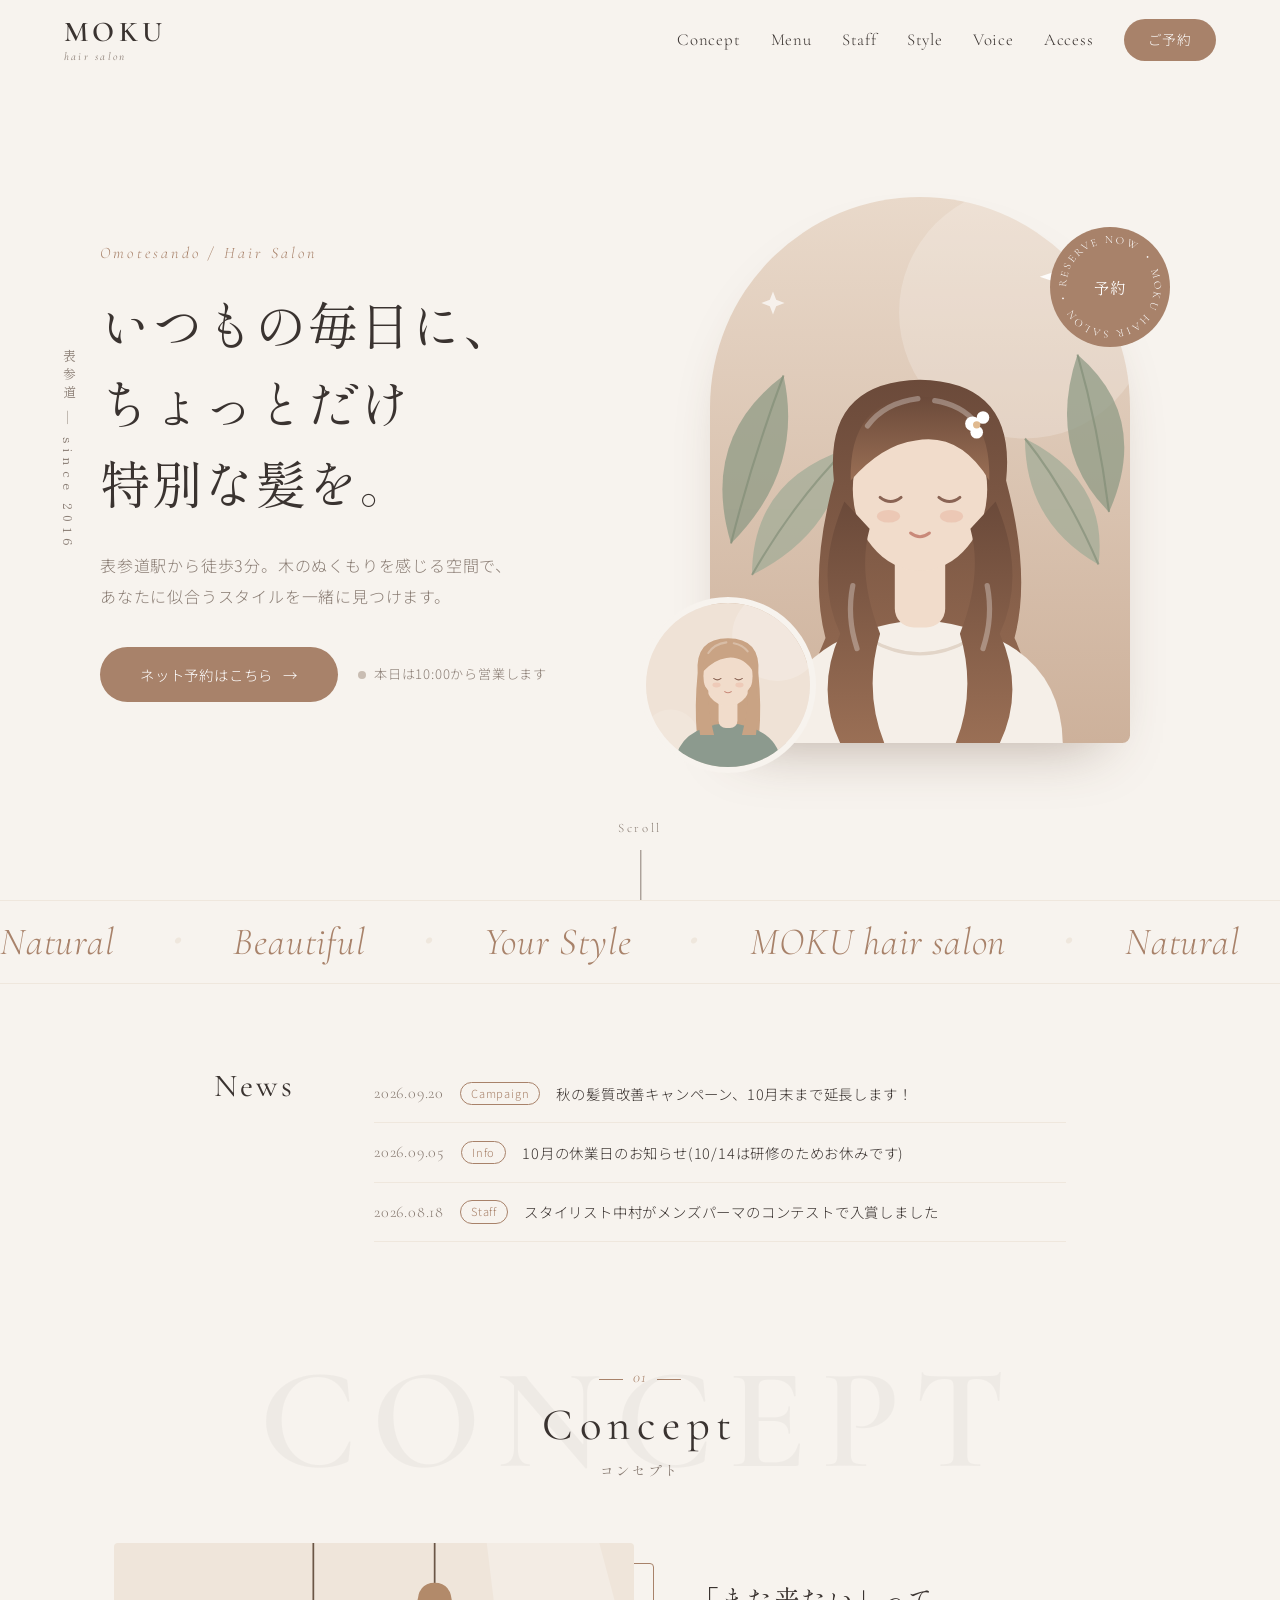
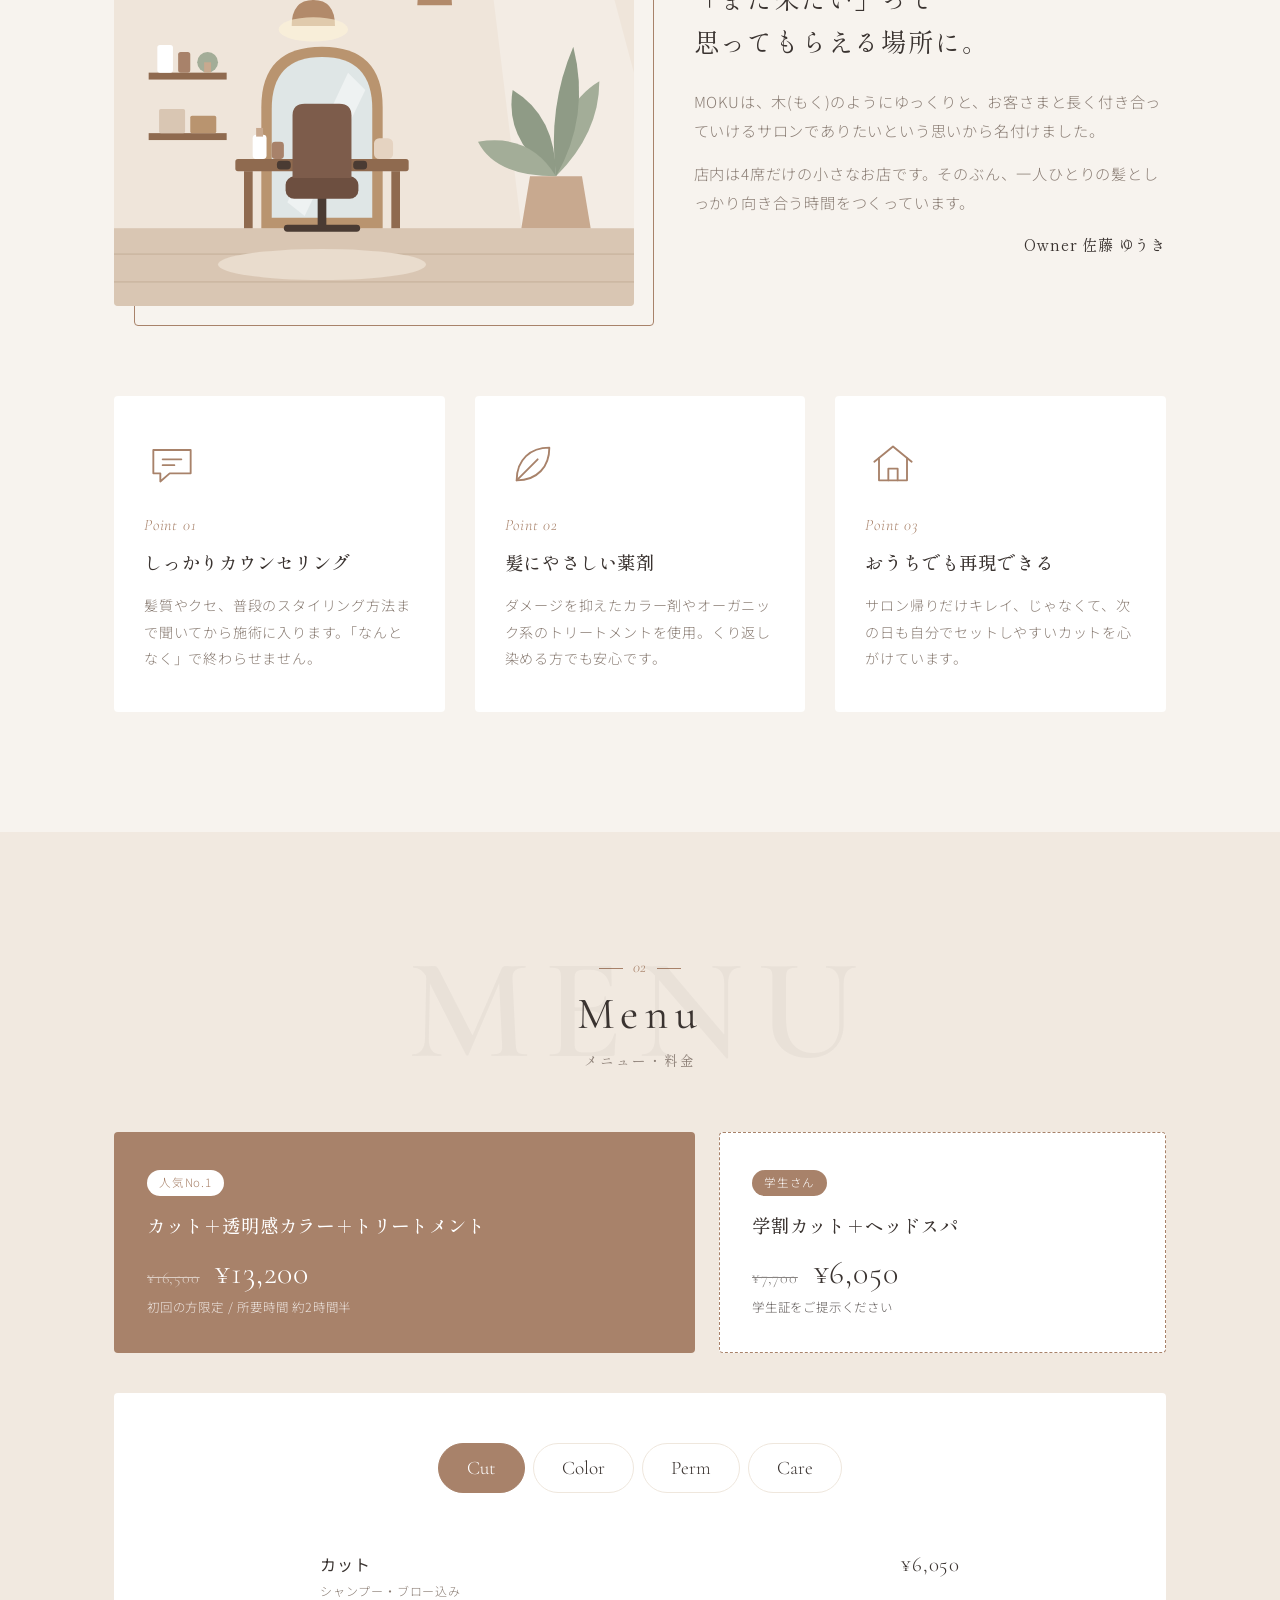
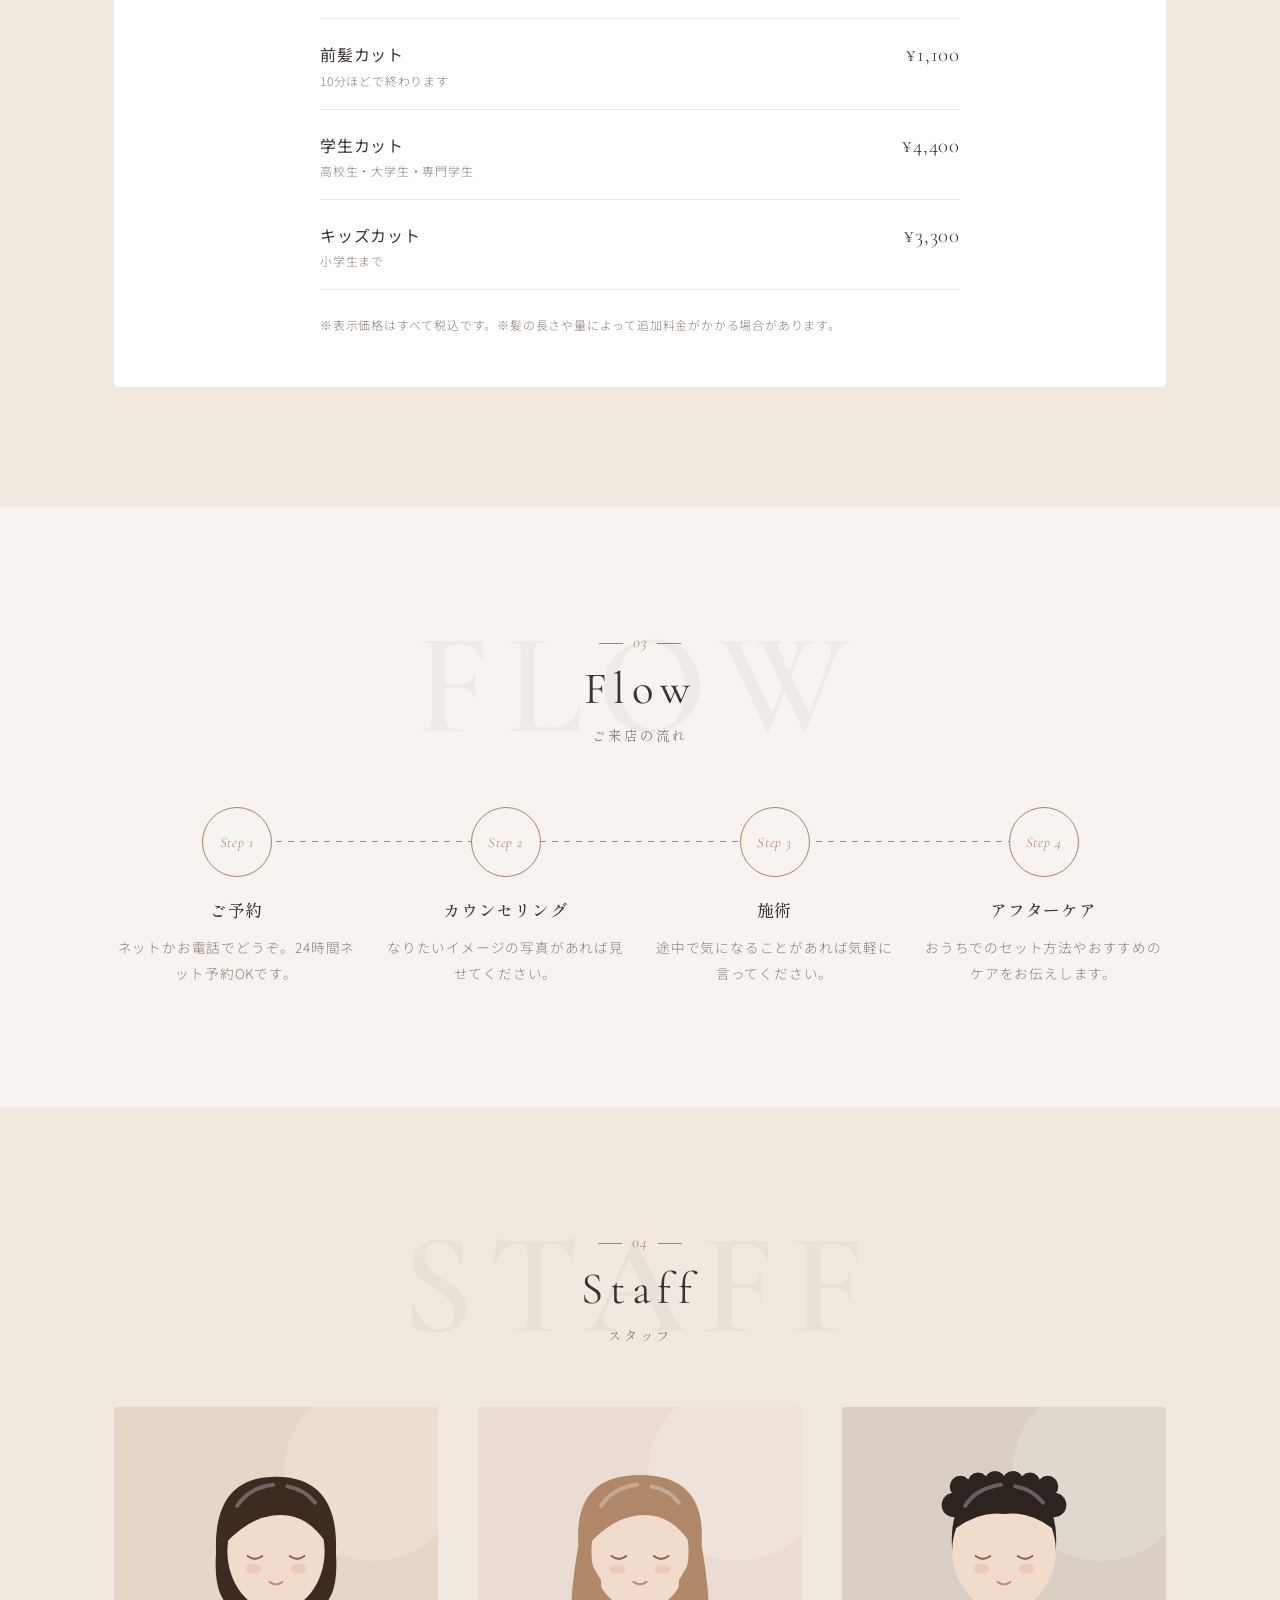
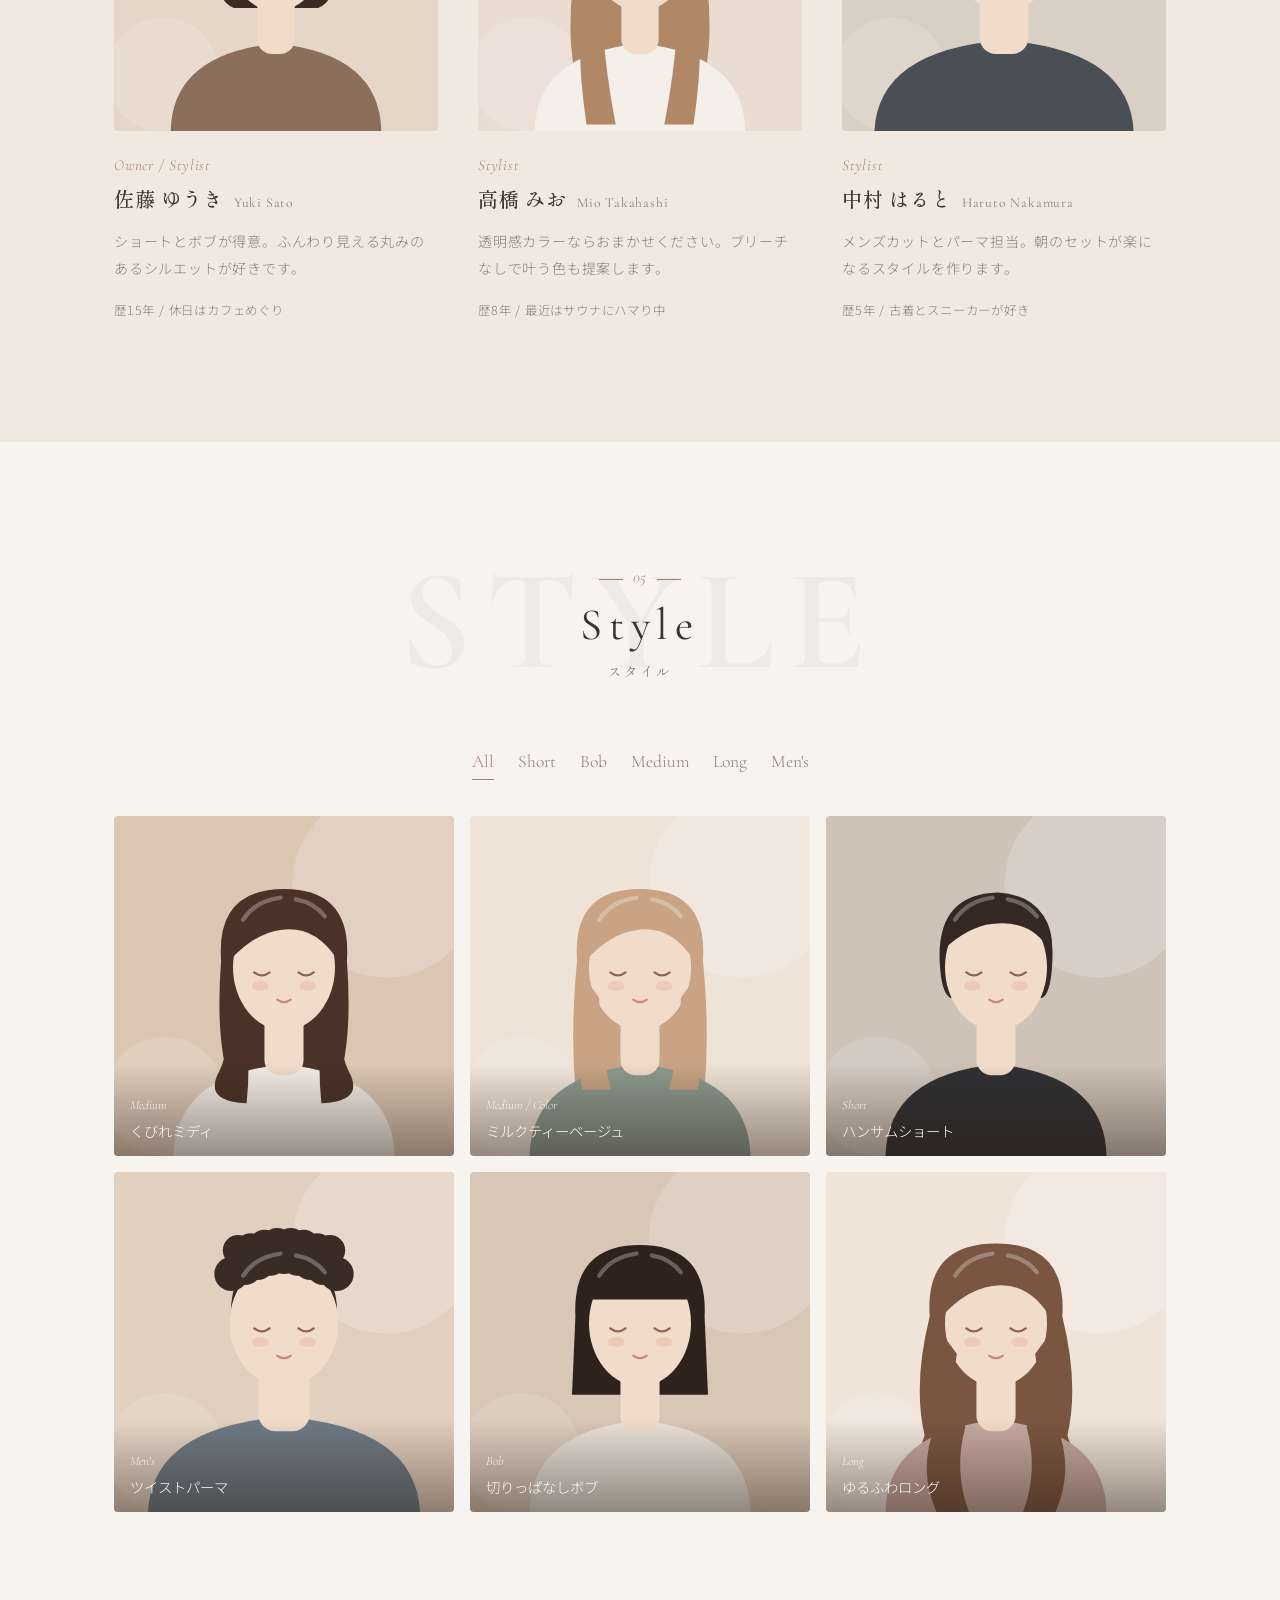
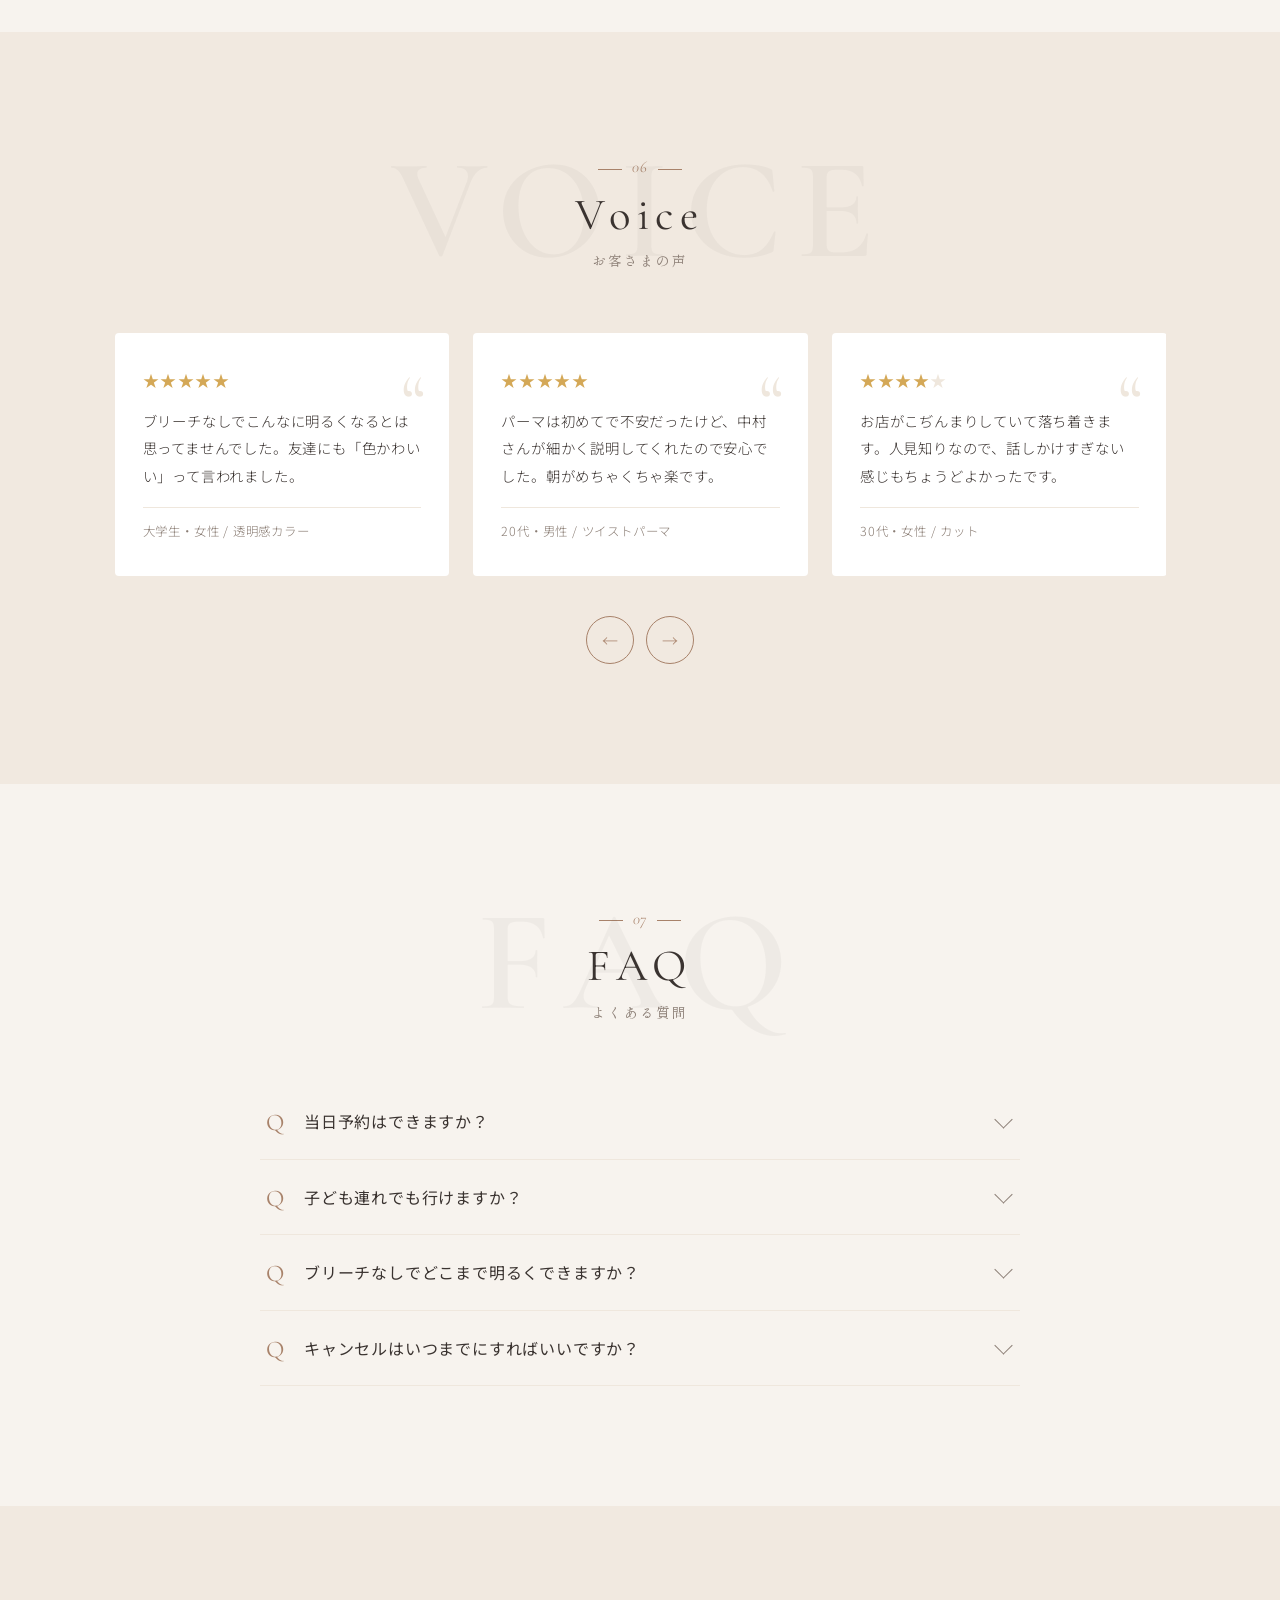
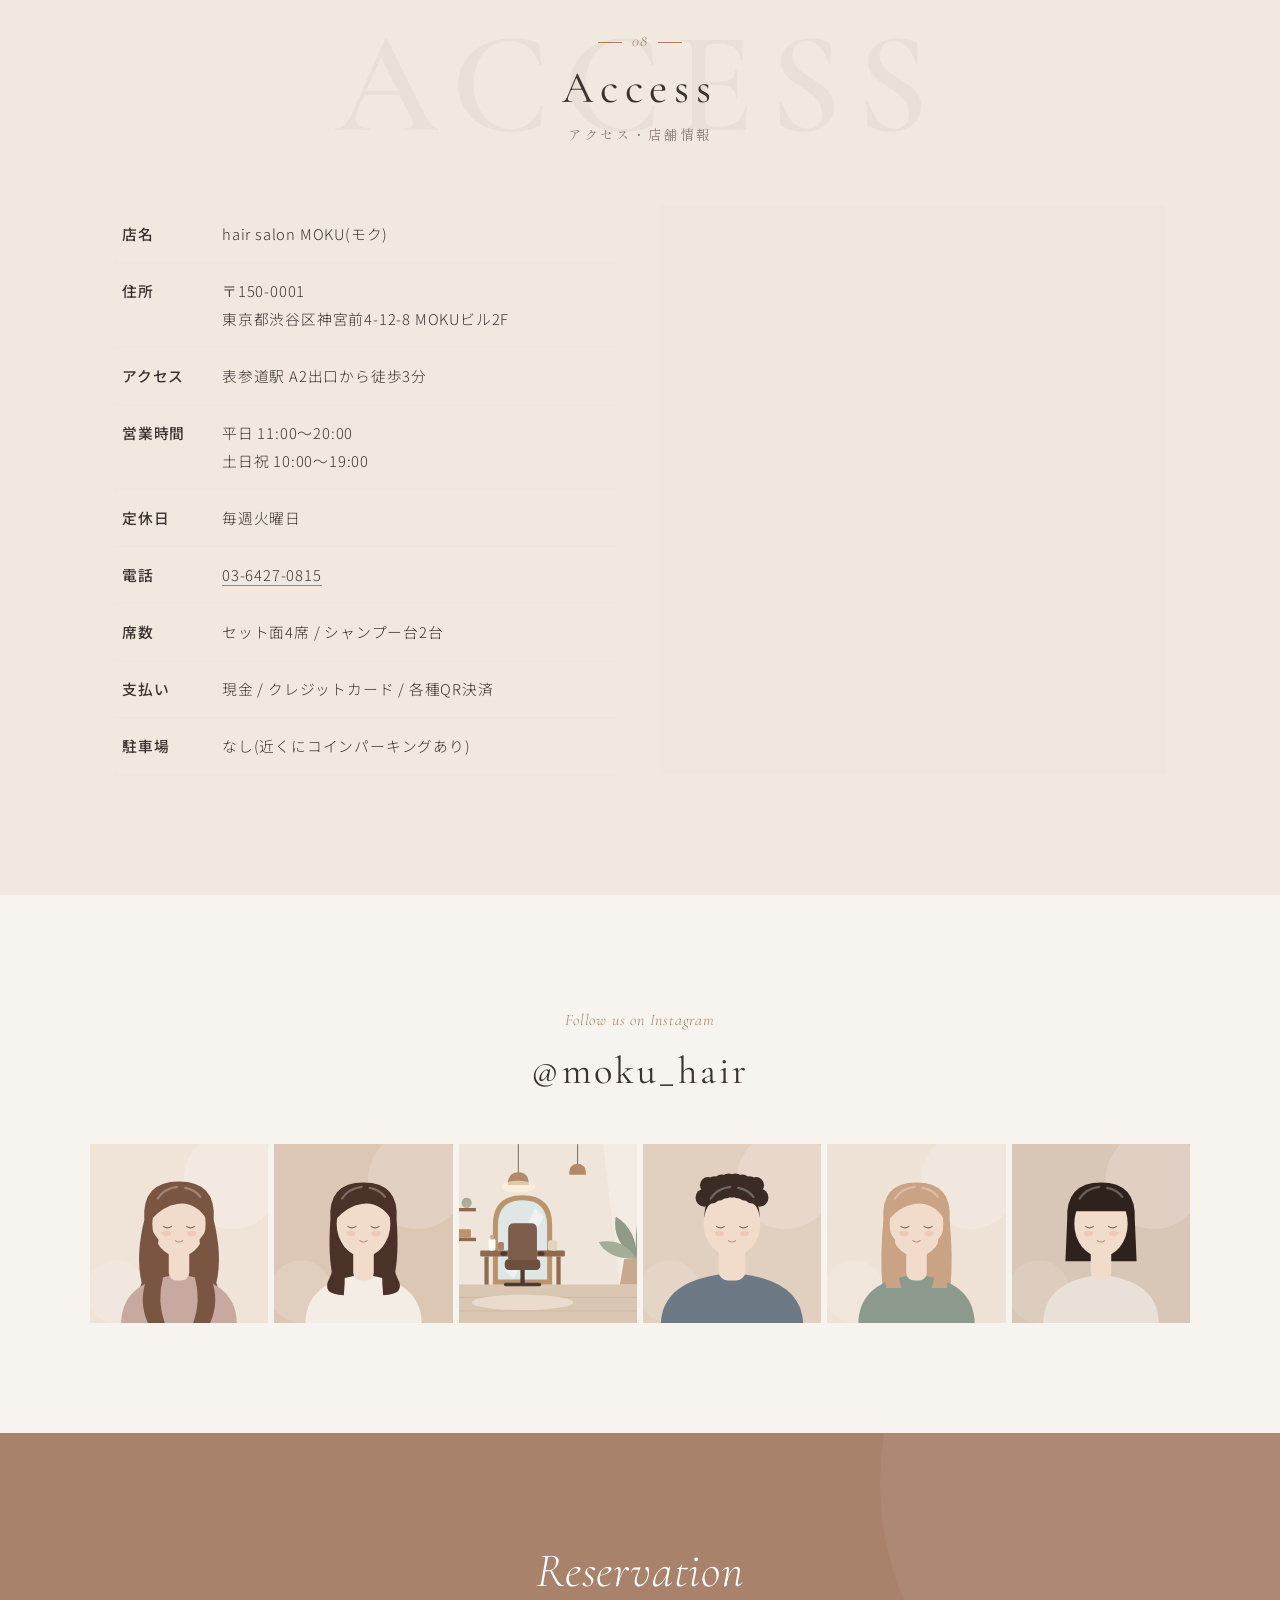
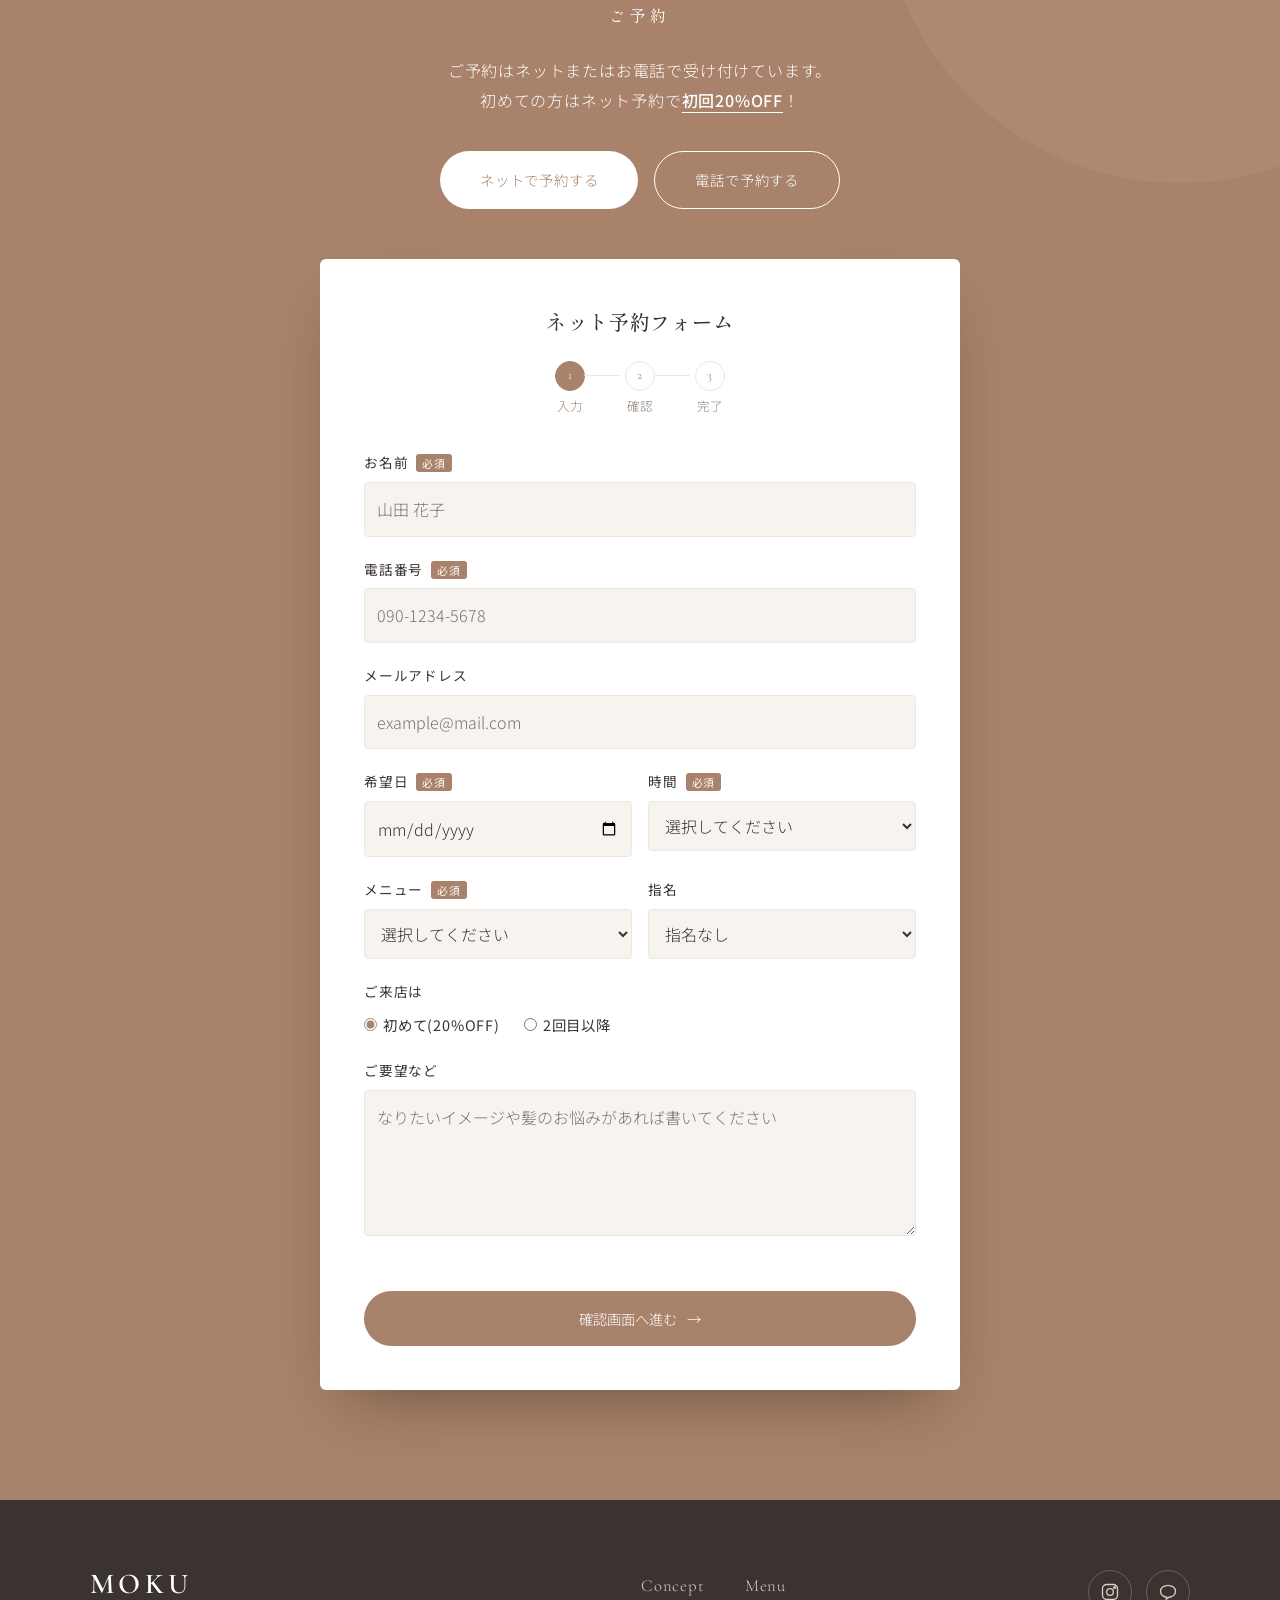
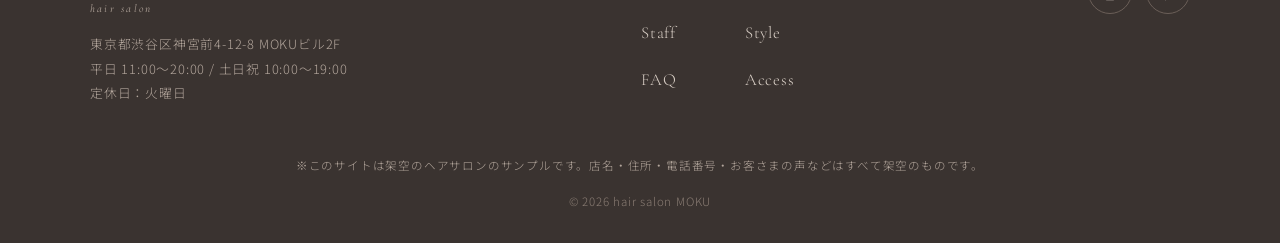
==== commit 3e00f1d7: "Add note that the salon is fictional Co-Authored-By: Claude Opus 5.5 <noreply@anthropic.com> Claude-" ====
--- a/index.html
+++ b/index.html
@@ -538,6 +538,7 @@
         </a>
       </div>
     </div>
+    <p class="footer__note">※このサイトは架空のヘアサロンのサンプルです。店名・住所・電話番号・お客さまの声などはすべて架空のものです。</p>
     <small>&copy; 2026 hair salon MOKU</small>
   </footer>
 
--- a/style.css
+++ b/style.css
@@ -1863,6 +1863,14 @@
 .footer__sns svg {
   width: 20px;
   height: 20px;
+}
+
+.footer__note {
+  max-width: 1100px;
+  margin: 0 auto 14px;
+  text-align: center;
+  font-size: 0.72rem;
+  color: #b3a69c;
 }
 
 .footer > small {
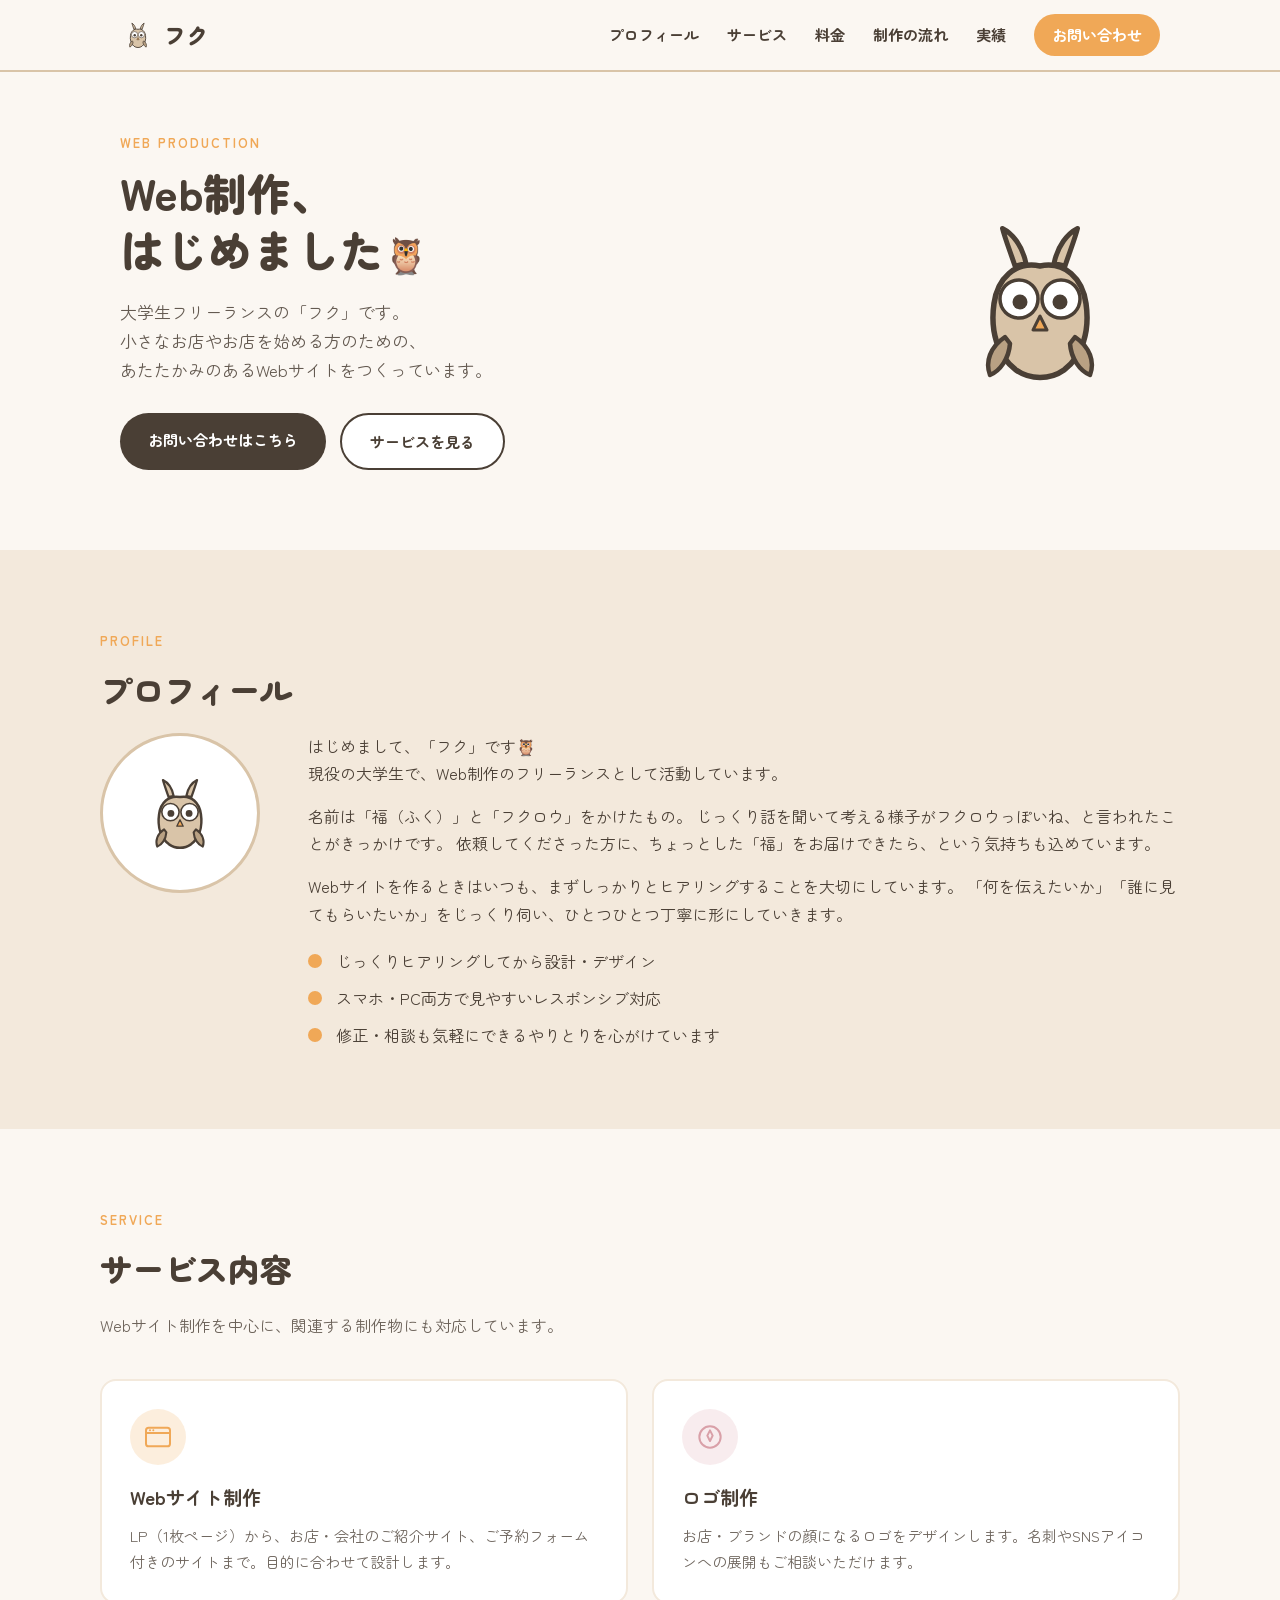
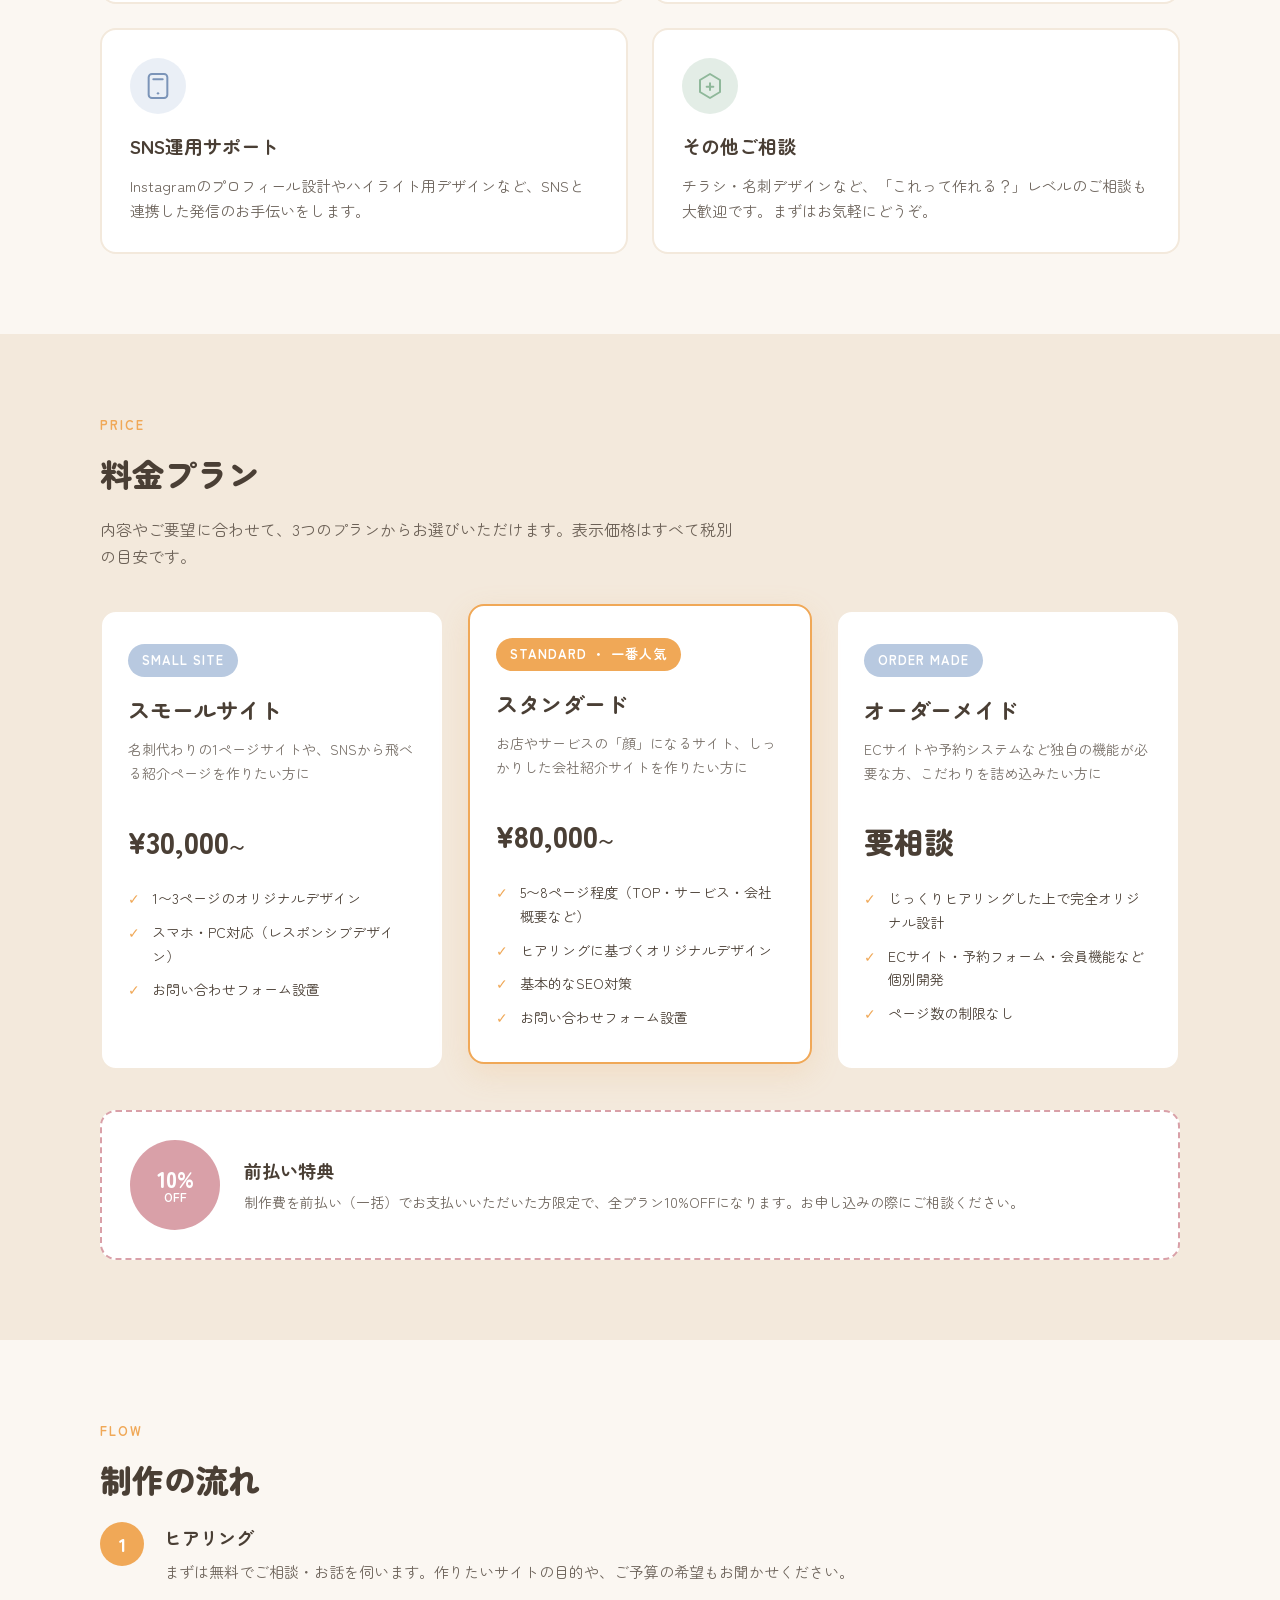
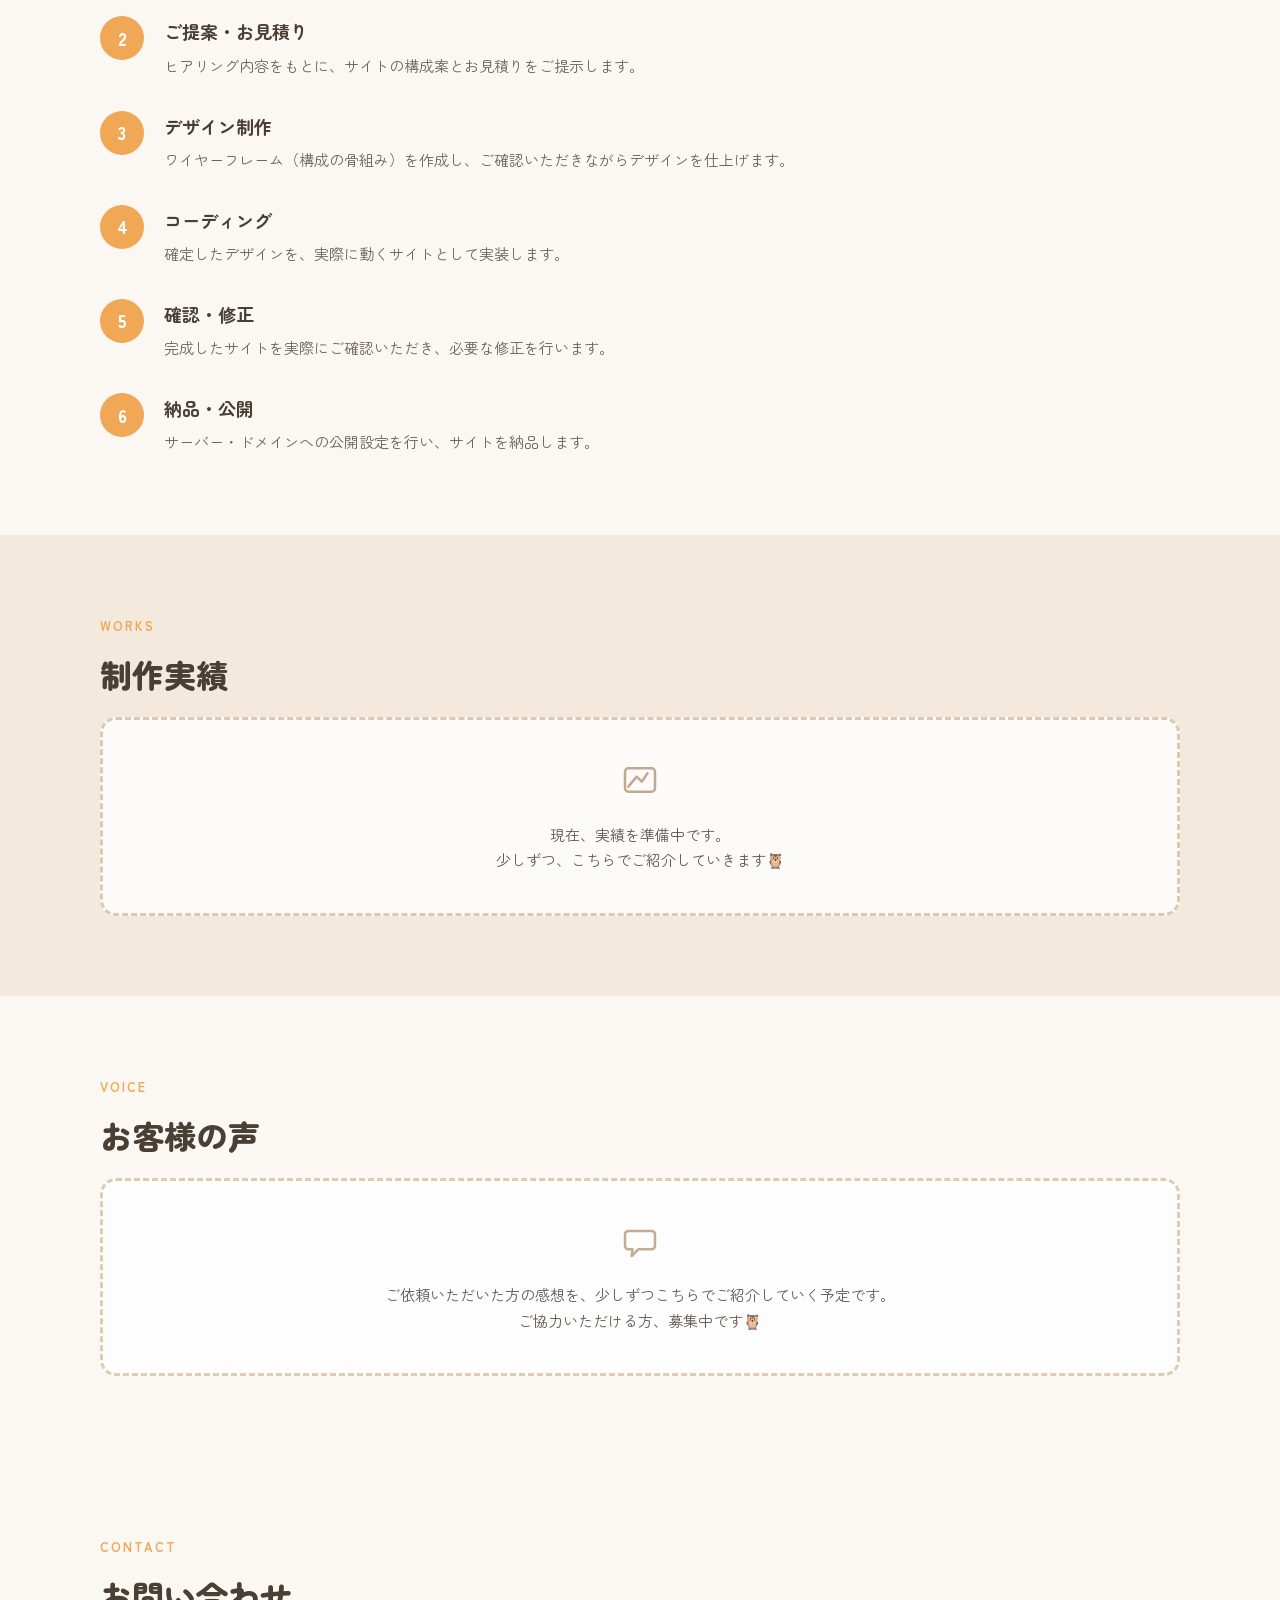
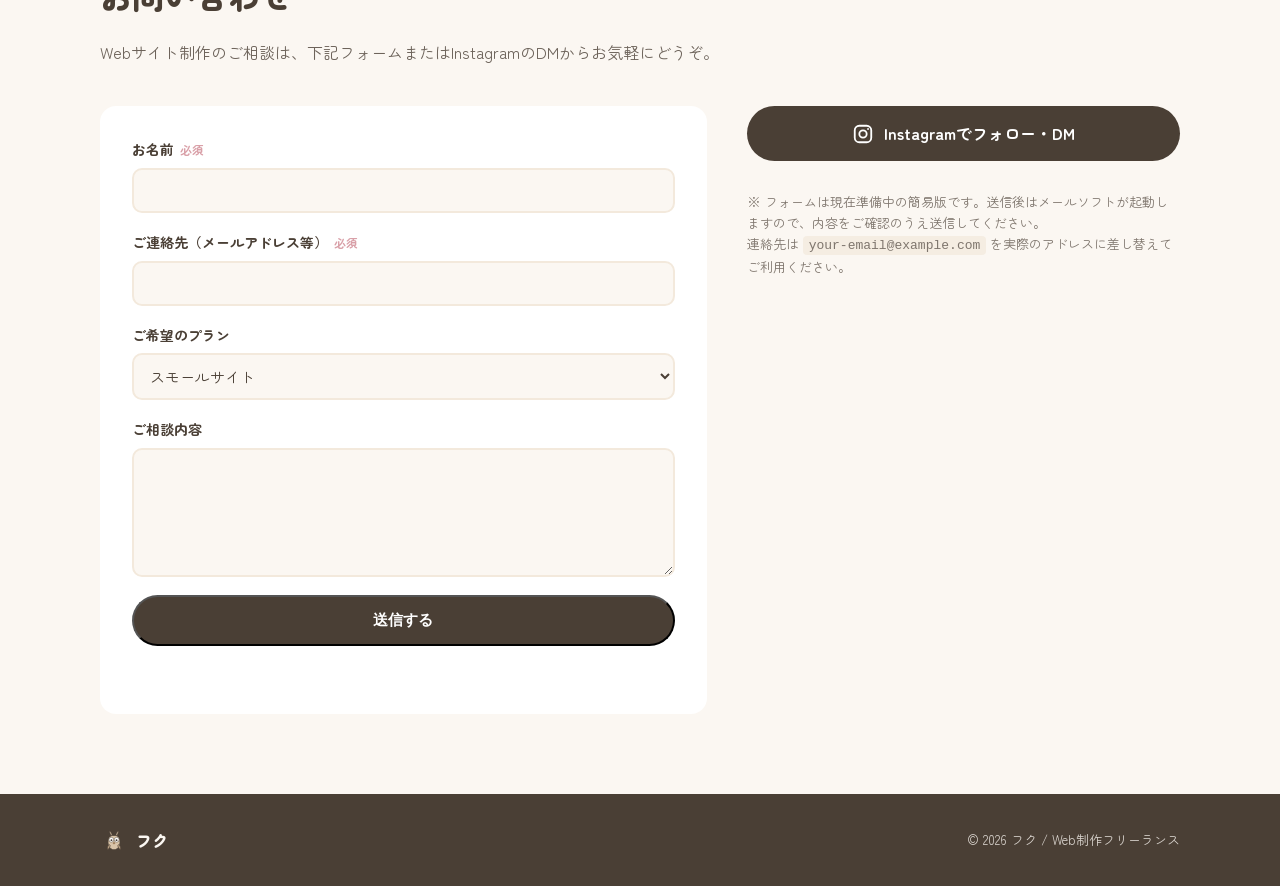
==== commit 20af1229: "ポートフォリオサイトを新規作成 フレームワークなしの静的サイト（HTML/CSS/JS）で、プロフィール・サービス・料金・ 制作の流れ・実績・お問い合わせを一式構成。配色とフクロウのロゴはInstag" ====
--- a/index.html
+++ b/index.html
@@ -1,571 +1,318 @@
 <!DOCTYPE html>
 <html lang="ja">
 <head>
-  <meta charset="UTF-8">
-  <meta name="viewport" content="width=device-width, initial-scale=1.0">
-  <title>hair salon MOKU | 表参道の美容室</title>
-  <meta name="description" content="表参道駅から徒歩3分のヘアサロン MOKU。髪にやさしい薬剤と丁寧なカウンセリングで、あなたらしいスタイルを提案します。">
-  <meta property="og:title" content="hair salon MOKU | 表参道の美容室">
-  <meta property="og:description" content="いつもの毎日に、ちょっとだけ特別な髪を。表参道駅から徒歩3分のヘアサロン。">
-  <meta property="og:type" content="website">
-  <meta property="og:image" content="images/hero.svg">
-  <meta name="theme-color" content="#a8826a">
-  <link rel="icon" href="images/favicon.svg" type="image/svg+xml">
-  <link rel="preconnect" href="https://fonts.googleapis.com">
-  <link rel="preconnect" href="https://fonts.gstatic.com" crossorigin>
-  <link href="https://fonts.googleapis.com/css2?family=Cormorant+Garamond:ital,wght@0,400;0,600;1,400&family=Noto+Sans+JP:wght@300;400;500&family=Shippori+Mincho:wght@400;500&display=swap" rel="stylesheet">
-  <link rel="stylesheet" href="style.css">
+<meta charset="UTF-8">
+<meta name="viewport" content="width=device-width, initial-scale=1.0">
+<title>フク | Web制作フリーランス ポートフォリオ</title>
+<meta name="description" content="大学生フリーランスのWeb制作者「フク」のポートフォリオサイト。サイト制作・ロゴ制作・SNS運用サポートなどのご依頼を承っています。">
+<link rel="icon" href="assets/owl.svg" type="image/svg+xml">
+<link rel="preconnect" href="https://fonts.googleapis.com">
+<link rel="preconnect" href="https://fonts.gstatic.com" crossorigin>
+<link href="https://fonts.googleapis.com/css2?family=Zen+Maru+Gothic:wght@400;500;700;900&display=swap" rel="stylesheet">
+<link rel="stylesheet" href="css/style.css">
 </head>
 <body>
 
-  <!-- ローディング -->
-  <div class="loader" id="loader" aria-hidden="true">
-    <p class="loader__logo"><span>M</span><span>O</span><span>K</span><span>U</span></p>
-    <p class="loader__sub">hair salon</p>
+<header class="site-header" id="top">
+  <div class="header-inner">
+    <a href="#top" class="logo">
+      <img src="assets/owl.svg" alt="" class="logo-icon" width="36" height="36">
+      <span class="logo-text">フク</span>
+    </a>
+    <nav class="main-nav" id="main-nav">
+      <a href="#about">プロフィール</a>
+      <a href="#service">サービス</a>
+      <a href="#price">料金</a>
+      <a href="#flow">制作の流れ</a>
+      <a href="#works">実績</a>
+      <a href="#contact" class="nav-cta">お問い合わせ</a>
+    </nav>
+    <button class="nav-toggle" id="nav-toggle" aria-label="メニューを開く" aria-expanded="false" aria-controls="main-nav">
+      <span></span><span></span><span></span>
+    </button>
   </div>
-
-  <div class="progress" id="progress"></div>
-
-  <header class="header" id="header">
-    <div class="header__inner">
-      <a href="#top" class="logo">MOKU<span>hair salon</span></a>
-      <button class="nav-toggle" aria-label="メニューを開く" aria-expanded="false">
-        <span></span><span></span><span></span>
-      </button>
-      <nav class="nav">
-        <a href="#concept">Concept</a>
-        <a href="#menu">Menu</a>
-        <a href="#staff">Staff</a>
-        <a href="#gallery">Style</a>
-        <a href="#voice">Voice</a>
-        <a href="#access">Access</a>
-        <a href="#reserve" class="nav__btn">ご予約</a>
-      </nav>
-    </div>
-  </header>
-
-  <main id="top">
-    <!-- ヒーロー -->
-    <section class="hero">
-      <p class="hero__vertical">表参道 ― since 2016</p>
-      <div class="hero__text">
-        <p class="hero__sub">Omotesando / Hair Salon</p>
-        <h1 class="hero__title">
-          <span class="line"><span>いつもの毎日に、</span></span>
-          <span class="line"><span>ちょっとだけ</span></span>
-          <span class="line"><span>特別な髪を。</span></span>
-        </h1>
-        <p class="hero__lead">表参道駅から徒歩3分。木のぬくもりを感じる空間で、<br class="pc">あなたに似合うスタイルを一緒に見つけます。</p>
-        <div class="hero__btns">
-          <a href="#reserve" class="btn">ネット予約はこちら <span class="btn__arrow">→</span></a>
-          <p class="hero__status"><span class="status-dot" id="status-dot"></span><span id="status-text">営業時間を確認中…</span></p>
-        </div>
-      </div>
-      <div class="hero__visual">
-        <div class="hero__main"><img src="images/hero.svg" alt="MOKUのイメージイラスト"></div>
-        <div class="hero__sub-img"><img src="images/style2.svg" alt=""></div>
-        <a href="#reserve" class="badge" aria-label="予約する">
-          <svg viewBox="0 0 120 120">
-            <defs><path id="circle" d="M60,60 m-44,0 a44,44 0 1,1 88,0 a44,44 0 1,1 -88,0"/></defs>
-            <text><textPath href="#circle" textLength="272" lengthAdjust="spacing">RESERVE NOW ・ MOKU HAIR SALON ・</textPath></text>
-          </svg>
-          <span>予約</span>
-        </a>
-      </div>
-      <a href="#news" class="scroll">Scroll</a>
-    </section>
-
-    <!-- 流れる文字 -->
-    <div class="marquee" aria-hidden="true">
-      <div class="marquee__inner">
-        <span>Natural</span><span>・</span><span>Beautiful</span><span>・</span><span>Your Style</span><span>・</span><span>MOKU hair salon</span><span>・</span>
-        <span>Natural</span><span>・</span><span>Beautiful</span><span>・</span><span>Your Style</span><span>・</span><span>MOKU hair salon</span><span>・</span>
-      </div>
-    </div>
-
-    <!-- お知らせ -->
-    <section class="news reveal" id="news">
-      <h2 class="news__title">News</h2>
-      <ul class="news__list">
-        <li><time datetime="2026-09-20">2026.09.20</time><span class="tag">Campaign</span><p>秋の髪質改善キャンペーン、10月末まで延長します！</p></li>
-        <li><time datetime="2026-09-05">2026.09.05</time><span class="tag">Info</span><p>10月の休業日のお知らせ(10/14は研修のためお休みです)</p></li>
-        <li><time datetime="2026-08-18">2026.08.18</time><span class="tag">Staff</span><p>スタイリスト中村がメンズパーマのコンテストで入賞しました</p></li>
-      </ul>
-    </section>
-
-    <!-- コンセプト -->
-    <section class="section" id="concept">
-      <div class="section__head reveal">
-        <p class="section__num">01</p>
-        <h2 class="section__title">Concept<span>コンセプト</span></h2>
-        <p class="section__bg">CONCEPT</p>
-      </div>
-      <div class="about reveal">
-        <div class="about__img"><img src="images/salon.svg" alt="店内のイラスト"></div>
-        <div class="about__text">
-          <h3>「また来たい」って<br>思ってもらえる場所に。</h3>
-          <p>MOKUは、木(もく)のようにゆっくりと、お客さまと長く付き合っていけるサロンでありたいという思いから名付けました。</p>
-          <p>店内は4席だけの小さなお店です。そのぶん、一人ひとりの髪としっかり向き合う時間をつくっています。</p>
-          <p class="about__sign">Owner 佐藤 ゆうき</p>
-        </div>
-      </div>
-      <div class="concept__grid">
-        <div class="concept__item reveal">
-          <div class="concept__icon">
-            <svg viewBox="0 0 48 48" fill="none" stroke="currentColor" stroke-width="1.6" stroke-linecap="round" stroke-linejoin="round"><path d="M8 12h32v20H22l-8 7v-7H8z"/><path d="M16 20h16M16 25h10"/></svg>
-          </div>
-          <p class="concept__num">Point 01</p>
-          <h3>しっかりカウンセリング</h3>
-          <p>髪質やクセ、普段のスタイリング方法まで聞いてから施術に入ります。「なんとなく」で終わらせません。</p>
-        </div>
-        <div class="concept__item reveal">
-          <div class="concept__icon">
-            <svg viewBox="0 0 48 48" fill="none" stroke="currentColor" stroke-width="1.6" stroke-linecap="round" stroke-linejoin="round"><path d="M10 38C10 20 22 10 38 10c0 16-10 28-28 28z"/><path d="M10 38L28 20"/></svg>
-          </div>
-          <p class="concept__num">Point 02</p>
-          <h3>髪にやさしい薬剤</h3>
-          <p>ダメージを抑えたカラー剤やオーガニック系のトリートメントを使用。くり返し染める方でも安心です。</p>
-        </div>
-        <div class="concept__item reveal">
-          <div class="concept__icon">
-            <svg viewBox="0 0 48 48" fill="none" stroke="currentColor" stroke-width="1.6" stroke-linecap="round" stroke-linejoin="round"><path d="M8 22L24 9l16 13"/><path d="M12 19v19h24V19"/><path d="M20 38V28h8v10"/></svg>
-          </div>
-          <p class="concept__num">Point 03</p>
-          <h3>おうちでも再現できる</h3>
-          <p>サロン帰りだけキレイ、じゃなくて、次の日も自分でセットしやすいカットを心がけています。</p>
-        </div>
-      </div>
-    </section>
-
-    <!-- メニュー -->
-    <section class="section section--tint" id="menu">
-      <div class="section__head reveal">
-        <p class="section__num">02</p>
-        <h2 class="section__title">Menu<span>メニュー・料金</span></h2>
-        <p class="section__bg">MENU</p>
-      </div>
-
-      <div class="coupon reveal">
-        <div class="coupon__card coupon__card--main">
-          <p class="coupon__label">人気No.1</p>
-          <h3>カット＋透明感カラー＋トリートメント</h3>
-          <p class="coupon__price"><s>¥16,500</s> ¥13,200</p>
-          <p class="coupon__note">初回の方限定 / 所要時間 約2時間半</p>
-        </div>
-        <div class="coupon__card">
-          <p class="coupon__label">学生さん</p>
-          <h3>学割カット＋ヘッドスパ</h3>
-          <p class="coupon__price"><s>¥7,700</s> ¥6,050</p>
-          <p class="coupon__note">学生証をご提示ください</p>
-        </div>
-      </div>
-
-      <div class="menu reveal">
-        <div class="menu__tabs" role="tablist">
-          <button class="menu__tab is-active" role="tab" aria-selected="true" data-tab="cut">Cut</button>
-          <button class="menu__tab" role="tab" aria-selected="false" data-tab="color">Color</button>
-          <button class="menu__tab" role="tab" aria-selected="false" data-tab="perm">Perm</button>
-          <button class="menu__tab" role="tab" aria-selected="false" data-tab="care">Care</button>
-        </div>
-        <div class="menu__panel is-active" data-panel="cut" role="tabpanel">
-          <dl>
-            <div><dt>カット<small>シャンプー・ブロー込み</small></dt><dd>¥6,050</dd></div>
-            <div><dt>前髪カット<small>10分ほどで終わります</small></dt><dd>¥1,100</dd></div>
-            <div><dt>学生カット<small>高校生・大学生・専門学生</small></dt><dd>¥4,400</dd></div>
-            <div><dt>キッズカット<small>小学生まで</small></dt><dd>¥3,300</dd></div>
-          </dl>
-        </div>
-        <div class="menu__panel" data-panel="color" role="tabpanel">
-          <dl>
-            <div><dt>カット＋カラー<small>透明感カラーも同じ料金です</small></dt><dd>¥11,000〜</dd></div>
-            <div><dt>リタッチカラー<small>根元2cmまで</small></dt><dd>¥5,500〜</dd></div>
-            <div><dt>ダブルカラー<small>ブリーチ1回＋オンカラー</small></dt><dd>¥15,400〜</dd></div>
-            <div><dt>インナーカラー<small>顔まわり・耳かけ部分など</small></dt><dd>¥6,600〜</dd></div>
-          </dl>
-        </div>
-        <div class="menu__panel" data-panel="perm" role="tabpanel">
-          <dl>
-            <div><dt>カット＋パーマ<small>ゆるめ〜しっかりまで対応</small></dt><dd>¥12,100〜</dd></div>
-            <div><dt>カット＋デジタルパーマ<small>乾かすだけでカールが出ます</small></dt><dd>¥14,300〜</dd></div>
-            <div><dt>カット＋縮毛矯正<small>自然なストレートに仕上げます</small></dt><dd>¥17,600〜</dd></div>
-            <div><dt>メンズツイストパーマ<small>カット込み</small></dt><dd>¥13,200</dd></div>
-          </dl>
-        </div>
-        <div class="menu__panel" data-panel="care" role="tabpanel">
-          <dl>
-            <div><dt>髪質改善トリートメント<small>ツヤとまとまりが続きます</small></dt><dd>¥5,500</dd></div>
-            <div><dt>ヘッドスパ 20分<small>炭酸泉つき</small></dt><dd>¥3,300</dd></div>
-            <div><dt>ヘッドスパ 40分<small>肩・首のマッサージつき</small></dt><dd>¥5,500</dd></div>
-          </dl>
-        </div>
-        <p class="menu__note">※表示価格はすべて税込です。※髪の長さや量によって追加料金がかかる場合があります。</p>
-      </div>
-    </section>
-
-    <!-- 来店の流れ -->
-    <section class="section" id="flow">
-      <div class="section__head reveal">
-        <p class="section__num">03</p>
-        <h2 class="section__title">Flow<span>ご来店の流れ</span></h2>
-        <p class="section__bg">FLOW</p>
-      </div>
-      <ol class="flow">
-        <li class="reveal"><span class="flow__step">Step 1</span><h3>ご予約</h3><p>ネットかお電話でどうぞ。24時間ネット予約OKです。</p></li>
-        <li class="reveal"><span class="flow__step">Step 2</span><h3>カウンセリング</h3><p>なりたいイメージの写真があれば見せてください。</p></li>
-        <li class="reveal"><span class="flow__step">Step 3</span><h3>施術</h3><p>途中で気になることがあれば気軽に言ってください。</p></li>
-        <li class="reveal"><span class="flow__step">Step 4</span><h3>アフターケア</h3><p>おうちでのセット方法やおすすめのケアをお伝えします。</p></li>
+</header>
+
+<main>
+
+  <!-- Hero -->
+  <section class="hero">
+    <div class="hero-inner">
+      <p class="eyebrow">WEB PRODUCTION</p>
+      <h1 class="hero-title">Web制作、<br>はじめました<span class="hero-owl">🦉</span></h1>
+      <p class="hero-lead">大学生フリーランスの「フク」です。<br>小さなお店やお店を始める方のための、<br>あたたかみのあるWebサイトをつくっています。</p>
+      <div class="hero-actions">
+        <a href="#contact" class="btn btn-primary">お問い合わせはこちら</a>
+        <a href="#service" class="btn btn-secondary">サービスを見る</a>
+      </div>
+    </div>
+    <div class="hero-visual" aria-hidden="true">
+      <img src="assets/owl.svg" alt="" class="hero-owl-img">
+    </div>
+  </section>
+
+  <!-- About -->
+  <section class="section section-alt" id="about">
+    <div class="section-inner">
+      <p class="eyebrow">PROFILE</p>
+      <h2 class="section-title">プロフィール</h2>
+      <div class="about-grid">
+        <div class="about-card">
+          <img src="assets/owl.svg" alt="フクのアイコン" class="about-icon" width="120" height="120">
+        </div>
+        <div class="about-text">
+          <p>
+            はじめまして、「フク」です🦉<br>
+            現役の大学生で、Web制作のフリーランスとして活動しています。
+          </p>
+          <p>
+            名前は「福（ふく）」と「フクロウ」をかけたもの。
+            じっくり話を聞いて考える様子がフクロウっぽいね、と言われたことがきっかけです。
+            依頼してくださった方に、ちょっとした「福」をお届けできたら、という気持ちも込めています。
+          </p>
+          <p>
+            Webサイトを作るときはいつも、まずしっかりとヒアリングすることを大切にしています。
+            「何を伝えたいか」「誰に見てもらいたいか」をじっくり伺い、ひとつひとつ丁寧に形にしていきます。
+          </p>
+          <ul class="about-points">
+            <li>じっくりヒアリングしてから設計・デザイン</li>
+            <li>スマホ・PC両方で見やすいレスポンシブ対応</li>
+            <li>修正・相談も気軽にできるやりとりを心がけています</li>
+          </ul>
+        </div>
+      </div>
+    </div>
+  </section>
+
+  <!-- Service -->
+  <section class="section" id="service">
+    <div class="section-inner">
+      <p class="eyebrow">SERVICE</p>
+      <h2 class="section-title">サービス内容</h2>
+      <p class="section-lead">Webサイト制作を中心に、関連する制作物にも対応しています。</p>
+
+      <div class="service-grid">
+        <div class="service-card">
+          <div class="service-icon service-icon--orange">
+            <svg viewBox="0 0 48 48" width="32" height="32" fill="none"><rect x="6" y="10" width="36" height="28" rx="4" stroke="currentColor" stroke-width="3"/><path d="M6 18H42" stroke="currentColor" stroke-width="3"/><circle cx="12" cy="14" r="1.5" fill="currentColor"/><circle cx="17" cy="14" r="1.5" fill="currentColor"/></svg>
+          </div>
+          <h3>Webサイト制作</h3>
+          <p>LP（1枚ページ）から、お店・会社のご紹介サイト、ご予約フォーム付きのサイトまで。目的に合わせて設計します。</p>
+        </div>
+        <div class="service-card">
+          <div class="service-icon service-icon--rose">
+            <svg viewBox="0 0 48 48" width="32" height="32" fill="none"><circle cx="24" cy="24" r="16" stroke="currentColor" stroke-width="3"/><path d="M24 14 L28 22 L24 30 L20 22 Z" stroke="currentColor" stroke-width="3" stroke-linejoin="round"/></svg>
+          </div>
+          <h3>ロゴ制作</h3>
+          <p>お店・ブランドの顔になるロゴをデザインします。名刺やSNSアイコンへの展開もご相談いただけます。</p>
+        </div>
+        <div class="service-card">
+          <div class="service-icon service-icon--blue">
+            <svg viewBox="0 0 48 48" width="32" height="32" fill="none"><rect x="10" y="6" width="28" height="36" rx="5" stroke="currentColor" stroke-width="3"/><circle cx="24" cy="35" r="1.8" fill="currentColor"/><path d="M17 14 H31" stroke="currentColor" stroke-width="3" stroke-linecap="round"/></svg>
+          </div>
+          <h3>SNS運用サポート</h3>
+          <p>Instagramのプロフィール設計やハイライト用デザインなど、SNSと連携した発信のお手伝いをします。</p>
+        </div>
+        <div class="service-card">
+          <div class="service-icon service-icon--green">
+            <svg viewBox="0 0 48 48" width="32" height="32" fill="none"><path d="M24 6 L39 15 V33 L24 42 L9 33 V15 Z" stroke="currentColor" stroke-width="3" stroke-linejoin="round"/><path d="M24 20 V30 M19 25 H29" stroke="currentColor" stroke-width="3" stroke-linecap="round"/></svg>
+          </div>
+          <h3>その他ご相談</h3>
+          <p>チラシ・名刺デザインなど、「これって作れる？」レベルのご相談も大歓迎です。まずはお気軽にどうぞ。</p>
+        </div>
+      </div>
+    </div>
+  </section>
+
+  <!-- Price -->
+  <section class="section section-alt" id="price">
+    <div class="section-inner">
+      <p class="eyebrow">PRICE</p>
+      <h2 class="section-title">料金プラン</h2>
+      <p class="section-lead">内容やご要望に合わせて、3つのプランからお選びいただけます。表示価格はすべて税別の目安です。</p>
+
+      <div class="price-grid">
+        <div class="price-card">
+          <p class="price-tag">SMALL SITE</p>
+          <h3>スモールサイト</h3>
+          <p class="price-desc">名刺代わりの1ページサイトや、SNSから飛べる紹介ページを作りたい方に</p>
+          <p class="price-amount">¥30,000<span>〜</span></p>
+          <ul class="price-list">
+            <li>1〜3ページのオリジナルデザイン</li>
+            <li>スマホ・PC対応（レスポンシブデザイン）</li>
+            <li>お問い合わせフォーム設置</li>
+          </ul>
+        </div>
+
+        <div class="price-card price-card--featured">
+          <p class="price-tag price-tag--featured">STANDARD ・ 一番人気</p>
+          <h3>スタンダード</h3>
+          <p class="price-desc">お店やサービスの「顔」になるサイト、しっかりした会社紹介サイトを作りたい方に</p>
+          <p class="price-amount">¥80,000<span>〜</span></p>
+          <ul class="price-list">
+            <li>5〜8ページ程度（TOP・サービス・会社概要など）</li>
+            <li>ヒアリングに基づくオリジナルデザイン</li>
+            <li>基本的なSEO対策</li>
+            <li>お問い合わせフォーム設置</li>
+          </ul>
+        </div>
+
+        <div class="price-card">
+          <p class="price-tag">ORDER MADE</p>
+          <h3>オーダーメイド</h3>
+          <p class="price-desc">ECサイトや予約システムなど独自の機能が必要な方、こだわりを詰め込みたい方に</p>
+          <p class="price-amount">要相談</p>
+          <ul class="price-list">
+            <li>じっくりヒアリングした上で完全オリジナル設計</li>
+            <li>ECサイト・予約フォーム・会員機能など個別開発</li>
+            <li>ページ数の制限なし</li>
+          </ul>
+        </div>
+      </div>
+
+      <div class="campaign-banner">
+        <div class="campaign-badge">10%<span>OFF</span></div>
+        <div class="campaign-text">
+          <h4>前払い特典</h4>
+          <p>制作費を前払い（一括）でお支払いいただいた方限定で、全プラン10%OFFになります。お申し込みの際にご相談ください。</p>
+        </div>
+      </div>
+    </div>
+  </section>
+
+  <!-- Flow -->
+  <section class="section" id="flow">
+    <div class="section-inner">
+      <p class="eyebrow">FLOW</p>
+      <h2 class="section-title">制作の流れ</h2>
+      <ol class="flow-list">
+        <li class="flow-item">
+          <span class="flow-num">1</span>
+          <div>
+            <h3>ヒアリング</h3>
+            <p>まずは無料でご相談・お話を伺います。作りたいサイトの目的や、ご予算の希望もお聞かせください。</p>
+          </div>
+        </li>
+        <li class="flow-item">
+          <span class="flow-num">2</span>
+          <div>
+            <h3>ご提案・お見積り</h3>
+            <p>ヒアリング内容をもとに、サイトの構成案とお見積りをご提示します。</p>
+          </div>
+        </li>
+        <li class="flow-item">
+          <span class="flow-num">3</span>
+          <div>
+            <h3>デザイン制作</h3>
+            <p>ワイヤーフレーム（構成の骨組み）を作成し、ご確認いただきながらデザインを仕上げます。</p>
+          </div>
+        </li>
+        <li class="flow-item">
+          <span class="flow-num">4</span>
+          <div>
+            <h3>コーディング</h3>
+            <p>確定したデザインを、実際に動くサイトとして実装します。</p>
+          </div>
+        </li>
+        <li class="flow-item">
+          <span class="flow-num">5</span>
+          <div>
+            <h3>確認・修正</h3>
+            <p>完成したサイトを実際にご確認いただき、必要な修正を行います。</p>
+          </div>
+        </li>
+        <li class="flow-item">
+          <span class="flow-num">6</span>
+          <div>
+            <h3>納品・公開</h3>
+            <p>サーバー・ドメインへの公開設定を行い、サイトを納品します。</p>
+          </div>
+        </li>
       </ol>
-    </section>
-
-    <!-- スタッフ -->
-    <section class="section section--tint" id="staff">
-      <div class="section__head reveal">
-        <p class="section__num">04</p>
-        <h2 class="section__title">Staff<span>スタッフ</span></h2>
-        <p class="section__bg">STAFF</p>
-      </div>
-      <div class="staff__grid">
-        <article class="staff__card reveal">
-          <div class="staff__photo">
-            <img src="images/staff1.svg" alt="佐藤 ゆうき">
-            <div class="staff__more">
-              <p><b>得意</b>ショート・ボブ・丸みシルエット</p>
-              <p><b>資格</b>美容師免許 / ケアリスト</p>
-              <p><b>ひとこと</b>髪の悩み、なんでも相談してください！</p>
-            </div>
-          </div>
-          <p class="staff__role">Owner / Stylist</p>
-          <h3>佐藤 ゆうき<span>Yuki Sato</span></h3>
-          <p>ショートとボブが得意。ふんわり見える丸みのあるシルエットが好きです。</p>
-          <p class="staff__meta">歴15年 / 休日はカフェめぐり</p>
-        </article>
-        <article class="staff__card reveal">
-          <div class="staff__photo">
-            <img src="images/staff2.svg" alt="高橋 みお">
-            <div class="staff__more">
-              <p><b>得意</b>透明感カラー・インナーカラー</p>
-              <p><b>資格</b>美容師免許 / カラーリスト</p>
-              <p><b>ひとこと</b>ブリーチなしでもかわいい色、いっぱいあります。</p>
-            </div>
-          </div>
-          <p class="staff__role">Stylist</p>
-          <h3>高橋 みお<span>Mio Takahashi</span></h3>
-          <p>透明感カラーならおまかせください。ブリーチなしで叶う色も提案します。</p>
-          <p class="staff__meta">歴8年 / 最近はサウナにハマり中</p>
-        </article>
-        <article class="staff__card reveal">
-          <div class="staff__photo">
-            <img src="images/staff3.svg" alt="中村 はると">
-            <div class="staff__more">
-              <p><b>得意</b>メンズカット・ツイストパーマ</p>
-              <p><b>資格</b>美容師免許</p>
-              <p><b>ひとこと</b>朝5分でセットできる髪、作ります。</p>
-            </div>
-          </div>
-          <p class="staff__role">Stylist</p>
-          <h3>中村 はると<span>Haruto Nakamura</span></h3>
-          <p>メンズカットとパーマ担当。朝のセットが楽になるスタイルを作ります。</p>
-          <p class="staff__meta">歴5年 / 古着とスニーカーが好き</p>
-        </article>
-      </div>
-    </section>
-
-    <!-- ギャラリー -->
-    <section class="section" id="gallery">
-      <div class="section__head reveal">
-        <p class="section__num">05</p>
-        <h2 class="section__title">Style<span>スタイル</span></h2>
-        <p class="section__bg">STYLE</p>
-      </div>
-      <div class="filter reveal">
-        <button class="filter__btn is-active" data-filter="all">All</button>
-        <button class="filter__btn" data-filter="short">Short</button>
-        <button class="filter__btn" data-filter="bob">Bob</button>
-        <button class="filter__btn" data-filter="medium">Medium</button>
-        <button class="filter__btn" data-filter="long">Long</button>
-        <button class="filter__btn" data-filter="men">Men's</button>
-      </div>
-      <div class="gallery__grid">
-        <button class="gallery__item" data-cat="medium" data-staff="佐藤 ゆうき" data-desc="首元でキュッとくびれて、毛先が外にはねるシルエット。ミディアムでも重く見えません。">
-          <img src="images/style1.svg" alt="くびれミディ"><span class="gallery__cap"><small>Medium</small>くびれミディ</span>
-        </button>
-        <button class="gallery__item" data-cat="medium" data-staff="高橋 みお" data-desc="赤みを抑えたやわらかいベージュ。ブリーチなしでも透明感が出せるカラーです。">
-          <img src="images/style2.svg" alt="ミルクティーベージュ"><span class="gallery__cap"><small>Medium / Color</small>ミルクティーベージュ</span>
-        </button>
-        <button class="gallery__item" data-cat="short" data-staff="佐藤 ゆうき" data-desc="えり足をすっきりさせた、かっこよさもあるショート。前髪は流すだけでキマります。">
-          <img src="images/style3.svg" alt="ハンサムショート"><span class="gallery__cap"><small>Short</small>ハンサムショート</span>
-        </button>
-        <button class="gallery__item" data-cat="men" data-staff="中村 はると" data-desc="ねじりながら巻くことで、立体感のある動きに。ワックスを揉みこむだけでOK。">
-          <img src="images/style4.svg" alt="ツイストパーマ"><span class="gallery__cap"><small>Men's</small>ツイストパーマ</span>
-        </button>
-        <button class="gallery__item" data-cat="bob" data-staff="佐藤 ゆうき" data-desc="毛先をまっすぐ切りそろえた、今っぽいボブ。ぱっつん前髪とも相性いいです。">
-          <img src="images/style5.svg" alt="切りっぱなしボブ"><span class="gallery__cap"><small>Bob</small>切りっぱなしボブ</span>
-        </button>
-        <button class="gallery__item" data-cat="long" data-staff="高橋 みお" data-desc="ゆるく巻いたような波ウェーブ。デジタルパーマなので乾かすだけでこの形になります。">
-          <img src="images/style6.svg" alt="ゆるふわロング"><span class="gallery__cap"><small>Long</small>ゆるふわロング</span>
-        </button>
-      </div>
-    </section>
-
-    <!-- お客様の声 -->
-    <section class="section section--tint" id="voice">
-      <div class="section__head reveal">
-        <p class="section__num">06</p>
-        <h2 class="section__title">Voice<span>お客さまの声</span></h2>
-        <p class="section__bg">VOICE</p>
-      </div>
-      <div class="voice reveal">
-        <div class="voice__track" id="voice-track">
-          <figure class="voice__card">
-            <p class="voice__stars" aria-label="5点中5点">★★★★★</p>
-            <blockquote>今までどこに行っても広がってた髪が、はじめてまとまりました…！乾かし方まで教えてくれて本当にうれしかったです。</blockquote>
-            <figcaption>20代・女性 / カット＋髪質改善</figcaption>
-          </figure>
-          <figure class="voice__card">
-            <p class="voice__stars" aria-label="5点中5点">★★★★★</p>
-            <blockquote>ブリーチなしでこんなに明るくなるとは思ってませんでした。友達にも「色かわいい」って言われました。</blockquote>
-            <figcaption>大学生・女性 / 透明感カラー</figcaption>
-          </figure>
-          <figure class="voice__card">
-            <p class="voice__stars" aria-label="5点中5点">★★★★★</p>
-            <blockquote>パーマは初めてで不安だったけど、中村さんが細かく説明してくれたので安心でした。朝がめちゃくちゃ楽です。</blockquote>
-            <figcaption>20代・男性 / ツイストパーマ</figcaption>
-          </figure>
-          <figure class="voice__card">
-            <p class="voice__stars" aria-label="5点中4点">★★★★<span>★</span></p>
-            <blockquote>お店がこぢんまりしていて落ち着きます。人見知りなので、話しかけすぎない感じもちょうどよかったです。</blockquote>
-            <figcaption>30代・女性 / カット</figcaption>
-          </figure>
-          <figure class="voice__card">
-            <p class="voice__stars" aria-label="5点中5点">★★★★★</p>
-            <blockquote>ヘッドスパが気持ちよすぎて途中で寝てしまいました(笑)。肩こりもだいぶ楽になりました。</blockquote>
-            <figcaption>40代・女性 / ヘッドスパ40分</figcaption>
-          </figure>
-        </div>
-        <div class="voice__nav">
-          <button class="voice__arrow" data-dir="-1" aria-label="前へ">←</button>
-          <button class="voice__arrow" data-dir="1" aria-label="次へ">→</button>
-        </div>
-      </div>
-    </section>
-
-    <!-- よくある質問 -->
-    <section class="section" id="faq">
-      <div class="section__head reveal">
-        <p class="section__num">07</p>
-        <h2 class="section__title">FAQ<span>よくある質問</span></h2>
-        <p class="section__bg">FAQ</p>
-      </div>
-      <div class="faq reveal">
-        <details>
-          <summary>当日予約はできますか？</summary>
-          <p>空きがあれば大丈夫です。ネット予約は2時間前まで受け付けているので、急ぎの場合はお電話ください。</p>
-        </details>
-        <details>
-          <summary>子ども連れでも行けますか？</summary>
-          <p>はい、大丈夫です。お子さま用のイスや絵本も用意しています。ベビーカーのまま入れるので安心してください。</p>
-        </details>
-        <details>
-          <summary>ブリーチなしでどこまで明るくできますか？</summary>
-          <p>髪の状態によりますが、黒髪からでも透明感のあるベージュ系ならけっこう明るくできます。カウンセリングで一緒に相談しましょう。</p>
-        </details>
-        <details>
-          <summary>キャンセルはいつまでにすればいいですか？</summary>
-          <p>前日までにご連絡いただければキャンセル料はかかりません。当日キャンセルの場合は、できるだけ早めにお電話ください。</p>
-        </details>
-      </div>
-    </section>
-
-    <!-- アクセス -->
-    <section class="section section--tint" id="access">
-      <div class="section__head reveal">
-        <p class="section__num">08</p>
-        <h2 class="section__title">Access<span>アクセス・店舗情報</span></h2>
-        <p class="section__bg">ACCESS</p>
-      </div>
-      <div class="access__wrap reveal">
-        <table class="access__table">
-          <tr><th>店名</th><td>hair salon MOKU(モク)</td></tr>
-          <tr><th>住所</th><td>〒150-0001<br>東京都渋谷区神宮前4-12-8 MOKUビル2F</td></tr>
-          <tr><th>アクセス</th><td>表参道駅 A2出口から徒歩3分</td></tr>
-          <tr><th>営業時間</th><td>平日 11:00〜20:00<br>土日祝 10:00〜19:00</td></tr>
-          <tr><th>定休日</th><td>毎週火曜日</td></tr>
-          <tr><th>電話</th><td><a href="tel:0364270815">03-6427-0815</a></td></tr>
-          <tr><th>席数</th><td>セット面4席 / シャンプー台2台</td></tr>
-          <tr><th>支払い</th><td>現金 / クレジットカード / 各種QR決済</td></tr>
-          <tr><th>駐車場</th><td>なし(近くにコインパーキングあり)</td></tr>
-        </table>
-        <div class="access__map">
-          <iframe src="https://maps.google.com/maps?q=%E8%A1%A8%E5%8F%82%E9%81%93%E9%A7%85&z=16&output=embed" title="地図" loading="lazy" referrerpolicy="no-referrer-when-downgrade"></iframe>
-        </div>
-      </div>
-    </section>
-
-    <!-- インスタ -->
-    <section class="insta reveal">
-      <p class="insta__sub">Follow us on Instagram</p>
-      <h2 class="insta__title">@moku_hair</h2>
-      <div class="insta__grid">
-        <a href="#gallery"><img src="images/style6.svg" alt=""><span>♥ 248</span></a>
-        <a href="#gallery"><img src="images/style1.svg" alt=""><span>♥ 192</span></a>
-        <a href="#gallery"><img src="images/salon.svg" alt=""><span>♥ 311</span></a>
-        <a href="#gallery"><img src="images/style4.svg" alt=""><span>♥ 157</span></a>
-        <a href="#gallery"><img src="images/style2.svg" alt=""><span>♥ 276</span></a>
-        <a href="#gallery"><img src="images/style5.svg" alt=""><span>♥ 203</span></a>
-      </div>
-    </section>
-
-    <!-- 予約 -->
-    <section class="reserve" id="reserve">
-      <p class="reserve__en">Reservation</p>
-      <h2>ご予約</h2>
-      <p class="reserve__lead">ご予約はネットまたはお電話で受け付けています。<br>初めての方はネット予約で<strong>初回20%OFF</strong>！</p>
-      <div class="reserve__btns">
-        <a href="#reserve-form" class="btn btn--white">ネットで予約する</a>
-        <a href="tel:0364270815" class="btn btn--line">電話で予約する</a>
-      </div>
-
-      <form class="reserve__form" id="reserve-form" novalidate>
-        <h3>ネット予約フォーム</h3>
-        <ol class="form__steps" aria-hidden="true">
-          <li class="is-active">入力</li><li>確認</li><li>完了</li>
-        </ol>
-        <div class="form__fields" id="form-fields">
-        <div class="form__row">
-          <label for="f-name">お名前<span>必須</span></label>
-          <input type="text" id="f-name" name="name" placeholder="山田 花子" required>
-        </div>
-        <div class="form__row">
-          <label for="f-tel">電話番号<span>必須</span></label>
-          <input type="tel" id="f-tel" name="tel" placeholder="090-1234-5678" required>
-        </div>
-        <div class="form__row">
-          <label for="f-mail">メールアドレス</label>
-          <input type="email" id="f-mail" name="mail" placeholder="example@mail.com">
-        </div>
-        <div class="form__half">
-          <div class="form__row">
-            <label for="f-date">希望日<span>必須</span></label>
-            <input type="date" id="f-date" name="date" required>
-          </div>
-          <div class="form__row">
-            <label for="f-time">時間<span>必須</span></label>
-            <select id="f-time" name="time" required>
-              <option value="">選択してください</option>
+    </div>
+  </section>
+
+  <!-- Works -->
+  <section class="section section-alt" id="works">
+    <div class="section-inner">
+      <p class="eyebrow">WORKS</p>
+      <h2 class="section-title">制作実績</h2>
+      <div class="placeholder-card">
+        <svg viewBox="0 0 48 48" width="40" height="40" fill="none" class="placeholder-icon"><rect x="6" y="10" width="36" height="28" rx="4" stroke="currentColor" stroke-width="3"/><path d="M10 32 L20 20 L26 26 L33 16" stroke="currentColor" stroke-width="3" stroke-linecap="round" stroke-linejoin="round"/></svg>
+        <p>現在、実績を準備中です。<br>少しずつ、こちらでご紹介していきます🦉</p>
+      </div>
+    </div>
+  </section>
+
+  <!-- Voice -->
+  <section class="section" id="voice">
+    <div class="section-inner">
+      <p class="eyebrow">VOICE</p>
+      <h2 class="section-title">お客様の声</h2>
+      <div class="placeholder-card">
+        <svg viewBox="0 0 48 48" width="40" height="40" fill="none" class="placeholder-icon"><path d="M10 12h28a4 4 0 0 1 4 4v14a4 4 0 0 1-4 4H22l-8 8 1-8h-5a4 4 0 0 1-4-4V16a4 4 0 0 1 4-4Z" stroke="currentColor" stroke-width="3" stroke-linejoin="round"/></svg>
+        <p>ご依頼いただいた方の感想を、少しずつこちらでご紹介していく予定です。<br>ご協力いただける方、募集中です🦉</p>
+      </div>
+    </div>
+  </section>
+
+  <!-- Contact -->
+  <section class="section section-contact" id="contact">
+    <div class="section-inner">
+      <p class="eyebrow">CONTACT</p>
+      <h2 class="section-title">お問い合わせ</h2>
+      <p class="section-lead">Webサイト制作のご相談は、下記フォームまたはInstagramのDMからお気軽にどうぞ。</p>
+
+      <div class="contact-grid">
+        <form class="contact-form" id="contact-form" novalidate>
+          <div class="form-row">
+            <label for="name">お名前<span class="req">必須</span></label>
+            <input type="text" id="name" name="name" required>
+          </div>
+          <div class="form-row">
+            <label for="contact-method">ご連絡先（メールアドレス等）<span class="req">必須</span></label>
+            <input type="text" id="contact-method" name="contact" required>
+          </div>
+          <div class="form-row">
+            <label for="menu">ご希望のプラン</label>
+            <select id="menu" name="menu">
+              <option value="スモールサイト">スモールサイト</option>
+              <option value="スタンダード">スタンダード</option>
+              <option value="オーダーメイド">オーダーメイド</option>
+              <option value="その他・未定">その他・未定</option>
             </select>
           </div>
-        </div>
-        <div class="form__half">
-          <div class="form__row">
-            <label for="f-menu">メニュー<span>必須</span></label>
-            <select id="f-menu" name="menu" required>
-              <option value="">選択してください</option>
-              <option>カット</option>
-              <option>学生カット</option>
-              <option>カット＋カラー</option>
-              <option>カット＋透明感カラー＋トリートメント</option>
-              <option>リタッチカラー</option>
-              <option>ダブルカラー</option>
-              <option>カット＋デジタルパーマ</option>
-              <option>メンズツイストパーマ</option>
-              <option>カット＋縮毛矯正</option>
-              <option>髪質改善トリートメント</option>
-              <option>ヘッドスパ</option>
-            </select>
-          </div>
-          <div class="form__row">
-            <label for="f-staff">指名</label>
-            <select id="f-staff" name="staff">
-              <option>指名なし</option>
-              <option>佐藤 ゆうき</option>
-              <option>高橋 みお</option>
-              <option>中村 はると</option>
-            </select>
-          </div>
-        </div>
-        <div class="form__row">
-          <p class="form__label">ご来店は</p>
-          <div class="form__radio">
-            <label><input type="radio" name="visit" value="初めて" checked> 初めて(20%OFF)</label>
-            <label><input type="radio" name="visit" value="2回目以降"> 2回目以降</label>
-          </div>
-        </div>
-        <div class="form__row">
-          <label for="f-note">ご要望など</label>
-          <textarea id="f-note" name="note" rows="4" placeholder="なりたいイメージや髪のお悩みがあれば書いてください"></textarea>
-        </div>
-        <p class="form__error" id="form-error" role="alert"></p>
-        <button type="submit" class="btn">確認画面へ進む <span class="btn__arrow">→</span></button>
-        </div>
-        <div class="form__confirm" id="form-confirm" hidden>
-          <dl id="confirm-list"></dl>
-          <div class="form__confirm-btns">
-            <button type="button" class="btn btn--ghost" id="confirm-back">← 戻って直す</button>
-            <button type="button" class="btn" id="confirm-ok">予約を確定する</button>
-          </div>
-        </div>
-      </form>
-
-      <div class="reserve__done" id="reserve-done" hidden>
-        <div class="done__check">✓</div>
-        <h3>ご予約ありがとうございます！</h3>
-        <p id="done-text"></p>
-        <p class="reserve__small">※このサイトはサンプルなので、実際には予約されません。</p>
-      </div>
-    </section>
-  </main>
-
-  <footer class="footer">
-    <div class="footer__inner">
-      <div>
-        <p class="logo">MOKU<span>hair salon</span></p>
-        <p class="footer__info">東京都渋谷区神宮前4-12-8 MOKUビル2F<br>平日 11:00〜20:00 / 土日祝 10:00〜19:00<br>定休日：火曜日</p>
-      </div>
-      <nav class="footer__nav">
-        <a href="#concept">Concept</a>
-        <a href="#menu">Menu</a>
-        <a href="#staff">Staff</a>
-        <a href="#gallery">Style</a>
-        <a href="#faq">FAQ</a>
-        <a href="#access">Access</a>
-      </nav>
-      <div class="footer__sns">
-        <a href="#" aria-label="Instagram">
-          <svg viewBox="0 0 24 24" fill="none" stroke="currentColor" stroke-width="1.6"><rect x="3" y="3" width="18" height="18" rx="5"/><circle cx="12" cy="12" r="4"/><circle cx="17.5" cy="6.5" r="1" fill="currentColor"/></svg>
-        </a>
-        <a href="#" aria-label="LINE">
-          <svg viewBox="0 0 24 24" fill="none" stroke="currentColor" stroke-width="1.6"><path d="M12 4C7 4 3 7.2 3 11.2c0 3.5 3.1 6.4 7.3 7l-.4 2.3 3.4-2.2c4.5-.4 7.7-3.4 7.7-7.1C21 7.2 17 4 12 4z"/></svg>
-        </a>
-      </div>
-    </div>
-    <p class="footer__note">※このサイトは架空のヘアサロンのサンプルです。店名・住所・電話番号・お客さまの声などはすべて架空のものです。</p>
-    <small>&copy; 2026 hair salon MOKU</small>
-  </footer>
-
-  <!-- スタイル詳細のモーダル -->
-  <div class="modal" id="modal" hidden>
-    <div class="modal__bg" data-close></div>
-    <div class="modal__box" role="dialog" aria-modal="true" aria-labelledby="modal-title">
-      <button class="modal__close" data-close aria-label="閉じる">×</button>
-      <img id="modal-img" src="" alt="">
-      <div class="modal__text">
-        <p class="modal__cat" id="modal-cat"></p>
-        <h3 id="modal-title"></h3>
-        <p id="modal-desc"></p>
-        <p class="modal__staff">担当：<span id="modal-staff"></span></p>
-        <a href="#reserve-form" class="btn" id="modal-reserve">このスタイルで予約する</a>
-      </div>
-    </div>
+          <div class="form-row">
+            <label for="message">ご相談内容</label>
+            <textarea id="message" name="message" rows="5"></textarea>
+          </div>
+          <button type="submit" class="btn btn-primary">送信する</button>
+          <p class="form-note" id="form-note" role="status"></p>
+        </form>
+
+        <div class="contact-side">
+          <a href="https://www.instagram.com/" target="_blank" rel="noopener" class="contact-link">
+            <svg viewBox="0 0 24 24" width="22" height="22" fill="none"><rect x="3" y="3" width="18" height="18" rx="5" stroke="currentColor" stroke-width="2"/><circle cx="12" cy="12" r="4" stroke="currentColor" stroke-width="2"/><circle cx="17.5" cy="6.5" r="1" fill="currentColor"/></svg>
+            Instagramでフォロー・DM
+          </a>
+          <p class="contact-note">※ フォームは現在準備中の簡易版です。送信後はメールソフトが起動しますので、内容をご確認のうえ送信してください。<br>連絡先は <code>your-email@example.com</code> を実際のアドレスに差し替えてご利用ください。</p>
+        </div>
+      </div>
+    </div>
+  </section>
+
+</main>
+
+<footer class="site-footer">
+  <div class="footer-inner">
+    <div class="footer-logo">
+      <img src="assets/owl.svg" alt="" width="28" height="28">
+      <span>フク</span>
+    </div>
+    <p>&copy; 2026 フク / Web制作フリーランス</p>
   </div>
-
-  <!-- スマホ用の固定ボタン -->
-  <div class="sp-bar">
-    <a href="tel:0364270815">電話する</a>
-    <a href="#reserve-form" class="sp-bar__main">ネット予約</a>
-  </div>
-
-  <a href="#top" class="to-top" id="to-top" aria-label="ページの先頭へ">↑</a>
-
-  <script src="script.js"></script>
+</footer>
+
+<script src="js/main.js"></script>
 </body>
 </html>
--- a/css/style.css
+++ b/css/style.css
@@ -0,0 +1,549 @@
+:root {
+  --paper: #FBF7F2;
+  --paper-alt: #F3E9DC;
+  --ink: #4A3F35;
+  --owl-body: #D9C4A8;
+  --owl-wing: #B9A183;
+  --accent-orange: #F0A857;
+  --accent-rose: #D9A0A8;
+  --accent-blue: #B8C9E0;
+  --accent-green: #8FB89A;
+  --max-width: 1080px;
+  --radius: 16px;
+}
+
+* { box-sizing: border-box; }
+
+html { scroll-behavior: smooth; }
+
+body {
+  margin: 0;
+  font-family: 'Zen Maru Gothic', system-ui, sans-serif;
+  background: var(--paper);
+  color: var(--ink);
+  line-height: 1.7;
+}
+
+img { max-width: 100%; display: block; }
+
+a { color: inherit; text-decoration: none; }
+
+ul, ol { padding: 0; margin: 0; }
+
+/* Header */
+.site-header {
+  position: sticky;
+  top: 0;
+  z-index: 50;
+  background: rgba(251, 247, 242, 0.92);
+  backdrop-filter: blur(6px);
+  border-bottom: 2px solid var(--owl-body);
+}
+
+.header-inner {
+  max-width: var(--max-width);
+  margin: 0 auto;
+  padding: 14px 20px;
+  display: flex;
+  align-items: center;
+  justify-content: space-between;
+}
+
+.logo {
+  display: flex;
+  align-items: center;
+  gap: 8px;
+}
+
+.logo-text {
+  font-size: 22px;
+  font-weight: 900;
+}
+
+.main-nav {
+  display: flex;
+  align-items: center;
+  gap: 28px;
+  font-weight: 700;
+  font-size: 15px;
+}
+
+.main-nav a:hover { color: var(--accent-orange); }
+
+.nav-cta {
+  background: var(--accent-orange);
+  color: #ffffff !important;
+  padding: 8px 18px;
+  border-radius: 999px;
+}
+
+.nav-cta:hover { color: #ffffff !important; opacity: 0.9; }
+
+.nav-toggle {
+  display: none;
+  flex-direction: column;
+  gap: 5px;
+  background: none;
+  border: none;
+  cursor: pointer;
+  padding: 6px;
+}
+
+.nav-toggle span {
+  width: 24px;
+  height: 3px;
+  background: var(--ink);
+  border-radius: 2px;
+}
+
+/* Hero */
+.hero {
+  max-width: var(--max-width);
+  margin: 0 auto;
+  padding: 60px 20px 80px;
+  display: flex;
+  align-items: center;
+  gap: 40px;
+}
+
+.hero-inner { flex: 1 1 420px; }
+
+.eyebrow {
+  font-size: 13px;
+  font-weight: 700;
+  letter-spacing: 2px;
+  color: var(--accent-orange);
+  margin: 0 0 10px 0;
+}
+
+.hero-title {
+  font-size: 44px;
+  font-weight: 900;
+  margin: 0 0 20px 0;
+  line-height: 1.3;
+}
+
+.hero-owl { font-size: 0.8em; }
+
+.hero-lead {
+  font-size: 17px;
+  opacity: 0.85;
+  margin: 0 0 28px 0;
+}
+
+.hero-actions { display: flex; gap: 14px; flex-wrap: wrap; }
+
+.hero-visual {
+  flex: 0 0 240px;
+  display: flex;
+  justify-content: center;
+}
+
+.hero-owl-img { width: 220px; }
+
+/* Buttons */
+.btn {
+  display: inline-block;
+  padding: 14px 28px;
+  border-radius: 999px;
+  font-weight: 700;
+  font-size: 15px;
+  transition: transform 0.15s ease, opacity 0.15s ease;
+}
+
+.btn:hover { transform: translateY(-2px); }
+
+.btn-primary {
+  background: var(--ink);
+  color: #ffffff;
+}
+
+.btn-secondary {
+  background: #ffffff;
+  border: 2px solid var(--ink);
+  color: var(--ink);
+}
+
+/* Sections */
+.section { padding: 80px 20px; }
+
+.section-alt { background: var(--paper-alt); }
+
+.section-inner { max-width: var(--max-width); margin: 0 auto; }
+
+.section-title {
+  font-size: 32px;
+  font-weight: 900;
+  margin: 0 0 16px 0;
+}
+
+.section-lead {
+  font-size: 16px;
+  opacity: 0.8;
+  margin: 0 0 40px 0;
+  max-width: 640px;
+}
+
+/* About */
+.about-grid {
+  display: flex;
+  gap: 48px;
+  align-items: flex-start;
+}
+
+.about-card {
+  flex: 0 0 160px;
+  background: #ffffff;
+  border-radius: 50%;
+  width: 160px;
+  height: 160px;
+  display: flex;
+  align-items: center;
+  justify-content: center;
+  border: 3px solid var(--owl-body);
+}
+
+.about-icon { width: 100px; }
+
+.about-text { flex: 1; }
+
+.about-text p { margin: 0 0 16px 0; }
+
+.about-points {
+  list-style: none;
+  display: flex;
+  flex-direction: column;
+  gap: 10px;
+  margin-top: 20px;
+}
+
+.about-points li {
+  padding-left: 28px;
+  position: relative;
+}
+
+.about-points li::before {
+  content: "";
+  position: absolute;
+  left: 0;
+  top: 6px;
+  width: 14px;
+  height: 14px;
+  border-radius: 50%;
+  background: var(--accent-orange);
+}
+
+/* Service */
+.service-grid {
+  display: grid;
+  grid-template-columns: repeat(2, 1fr);
+  gap: 24px;
+}
+
+.service-card {
+  background: #ffffff;
+  border-radius: var(--radius);
+  padding: 28px;
+  border: 2px solid var(--paper-alt);
+}
+
+.service-icon {
+  width: 56px;
+  height: 56px;
+  border-radius: 50%;
+  display: flex;
+  align-items: center;
+  justify-content: center;
+  margin-bottom: 16px;
+}
+
+.service-icon--orange { background: rgba(240, 168, 87, 0.2); color: var(--accent-orange); }
+.service-icon--rose { background: rgba(217, 160, 168, 0.2); color: var(--accent-rose); }
+.service-icon--blue { background: rgba(184, 201, 224, 0.3); color: #7b94b8; }
+.service-icon--green { background: rgba(143, 184, 154, 0.25); color: var(--accent-green); }
+
+.service-card h3 { margin: 0 0 10px 0; font-size: 19px; }
+.service-card p { margin: 0; font-size: 15px; opacity: 0.8; }
+
+/* Price */
+.price-grid {
+  display: grid;
+  grid-template-columns: repeat(3, 1fr);
+  gap: 24px;
+  margin-bottom: 40px;
+}
+
+.price-card {
+  background: #ffffff;
+  border-radius: var(--radius);
+  padding: 32px 26px;
+  border: 2px solid var(--paper-alt);
+}
+
+.price-card--featured {
+  border-color: var(--accent-orange);
+  box-shadow: 0 10px 30px rgba(240, 168, 87, 0.18);
+  transform: translateY(-6px);
+}
+
+.price-tag {
+  display: inline-block;
+  font-size: 13px;
+  font-weight: 700;
+  letter-spacing: 1px;
+  background: var(--accent-blue);
+  color: #ffffff;
+  padding: 5px 14px;
+  border-radius: 999px;
+  margin: 0 0 14px 0;
+}
+
+.price-tag--featured { background: var(--accent-orange); }
+
+.price-card h3 { margin: 0 0 10px 0; font-size: 22px; }
+
+.price-desc {
+  font-size: 14px;
+  opacity: 0.75;
+  margin: 0 0 18px 0;
+  min-height: 60px;
+}
+
+.price-amount {
+  font-size: 30px;
+  font-weight: 900;
+  margin: 0 0 20px 0;
+}
+
+.price-amount span { font-size: 16px; font-weight: 700; }
+
+.price-list {
+  list-style: none;
+  display: flex;
+  flex-direction: column;
+  gap: 10px;
+  font-size: 14px;
+}
+
+.price-list li {
+  padding-left: 24px;
+  position: relative;
+}
+
+.price-list li::before {
+  content: "✓";
+  position: absolute;
+  left: 0;
+  color: var(--accent-orange);
+  font-weight: 900;
+}
+
+.campaign-banner {
+  background: #ffffff;
+  border: 2px dashed var(--accent-rose);
+  border-radius: var(--radius);
+  padding: 28px;
+  display: flex;
+  align-items: center;
+  gap: 24px;
+}
+
+.campaign-badge {
+  flex: 0 0 90px;
+  height: 90px;
+  border-radius: 50%;
+  background: var(--accent-rose);
+  color: #ffffff;
+  display: flex;
+  flex-direction: column;
+  align-items: center;
+  justify-content: center;
+  font-weight: 900;
+  font-size: 22px;
+  line-height: 1.1;
+}
+
+.campaign-badge span { font-size: 12px; font-weight: 700; }
+
+.campaign-text h4 { margin: 0 0 6px 0; font-size: 18px; }
+.campaign-text p { margin: 0; font-size: 14px; opacity: 0.8; }
+
+/* Flow */
+.flow-list {
+  list-style: none;
+  display: flex;
+  flex-direction: column;
+  gap: 32px;
+  position: relative;
+}
+
+.flow-item {
+  display: flex;
+  gap: 20px;
+  align-items: flex-start;
+}
+
+.flow-num {
+  flex: 0 0 44px;
+  height: 44px;
+  border-radius: 50%;
+  background: var(--accent-orange);
+  color: #ffffff;
+  display: flex;
+  align-items: center;
+  justify-content: center;
+  font-weight: 900;
+  font-size: 18px;
+}
+
+.flow-item h3 { margin: 0 0 6px 0; font-size: 18px; }
+.flow-item p { margin: 0; font-size: 15px; opacity: 0.8; }
+
+/* Placeholder */
+.placeholder-card {
+  background: #ffffff;
+  border: 3px dashed var(--owl-body);
+  border-radius: var(--radius);
+  padding: 40px;
+  text-align: center;
+  color: var(--ink);
+  opacity: 0.85;
+}
+
+.placeholder-icon { margin: 0 auto 14px auto; color: var(--owl-wing); }
+
+.placeholder-card p { margin: 0; font-size: 15px; }
+
+/* Contact */
+.contact-grid {
+  display: grid;
+  grid-template-columns: 1.4fr 1fr;
+  gap: 40px;
+}
+
+.contact-form {
+  background: #ffffff;
+  border-radius: var(--radius);
+  padding: 32px;
+  display: flex;
+  flex-direction: column;
+  gap: 18px;
+}
+
+.form-row { display: flex; flex-direction: column; gap: 6px; }
+
+.form-row label { font-size: 14px; font-weight: 700; }
+
+.req {
+  color: var(--accent-rose);
+  font-size: 12px;
+  margin-left: 6px;
+}
+
+input, select, textarea {
+  font-family: inherit;
+  font-size: 15px;
+  padding: 10px 12px;
+  border: 2px solid var(--paper-alt);
+  border-radius: 10px;
+  background: var(--paper);
+  color: var(--ink);
+}
+
+input:focus, select:focus, textarea:focus {
+  outline: none;
+  border-color: var(--accent-orange);
+}
+
+.form-note { font-size: 13px; opacity: 0.75; margin: 0; min-height: 18px; }
+
+.contact-side { display: flex; flex-direction: column; gap: 18px; }
+
+.contact-link {
+  display: inline-flex;
+  align-items: center;
+  gap: 10px;
+  background: var(--ink);
+  color: #ffffff;
+  padding: 14px 20px;
+  border-radius: 999px;
+  font-weight: 700;
+  justify-content: center;
+}
+
+.contact-note { font-size: 13px; opacity: 0.7; line-height: 1.6; }
+
+.contact-note code {
+  background: var(--paper-alt);
+  padding: 2px 6px;
+  border-radius: 4px;
+}
+
+/* Footer */
+.site-footer {
+  background: var(--ink);
+  color: var(--paper);
+  padding: 32px 20px;
+}
+
+.footer-inner {
+  max-width: var(--max-width);
+  margin: 0 auto;
+  display: flex;
+  align-items: center;
+  justify-content: space-between;
+  flex-wrap: wrap;
+  gap: 12px;
+}
+
+.footer-logo {
+  display: flex;
+  align-items: center;
+  gap: 8px;
+  font-weight: 900;
+}
+
+.site-footer p { margin: 0; font-size: 13px; opacity: 0.8; }
+
+/* Responsive */
+@media (max-width: 860px) {
+  .hero { flex-direction: column-reverse; text-align: center; padding-top: 40px; }
+  .hero-actions { justify-content: center; }
+  .about-grid { flex-direction: column; align-items: center; text-align: center; }
+  .price-grid { grid-template-columns: 1fr; }
+  .price-card--featured { transform: none; }
+  .service-grid { grid-template-columns: 1fr; }
+  .contact-grid { grid-template-columns: 1fr; }
+  .campaign-banner { flex-direction: column; text-align: center; }
+}
+
+@media (max-width: 720px) {
+  .main-nav {
+    position: absolute;
+    top: 100%;
+    left: 0;
+    right: 0;
+    background: var(--paper);
+    flex-direction: column;
+    align-items: stretch;
+    gap: 0;
+    border-bottom: 2px solid var(--owl-body);
+    display: none;
+  }
+
+  .main-nav.is-open { display: flex; }
+
+  .main-nav a {
+    padding: 16px 20px;
+    border-top: 1px solid var(--paper-alt);
+  }
+
+  .nav-cta {
+    border-radius: 0;
+    text-align: center;
+  }
+
+  .nav-toggle { display: flex; }
+
+  .hero-title { font-size: 32px; }
+}
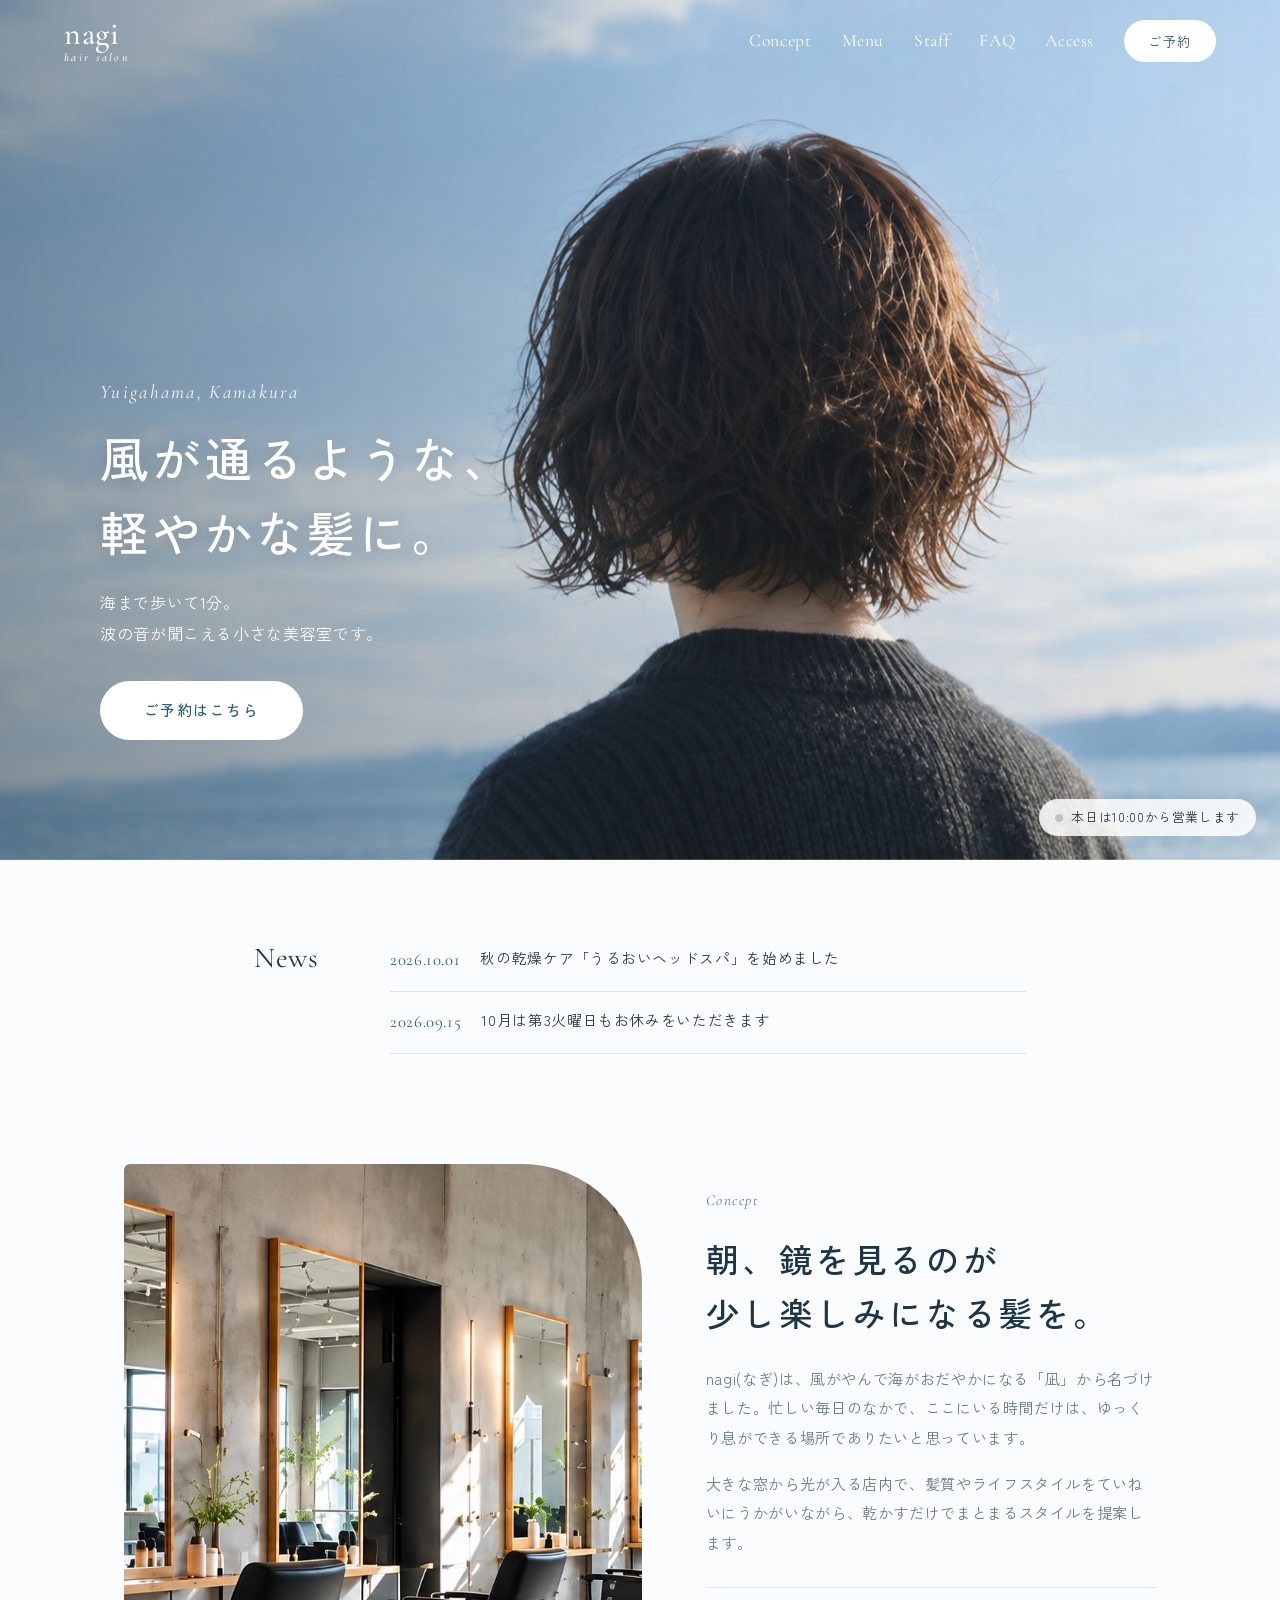
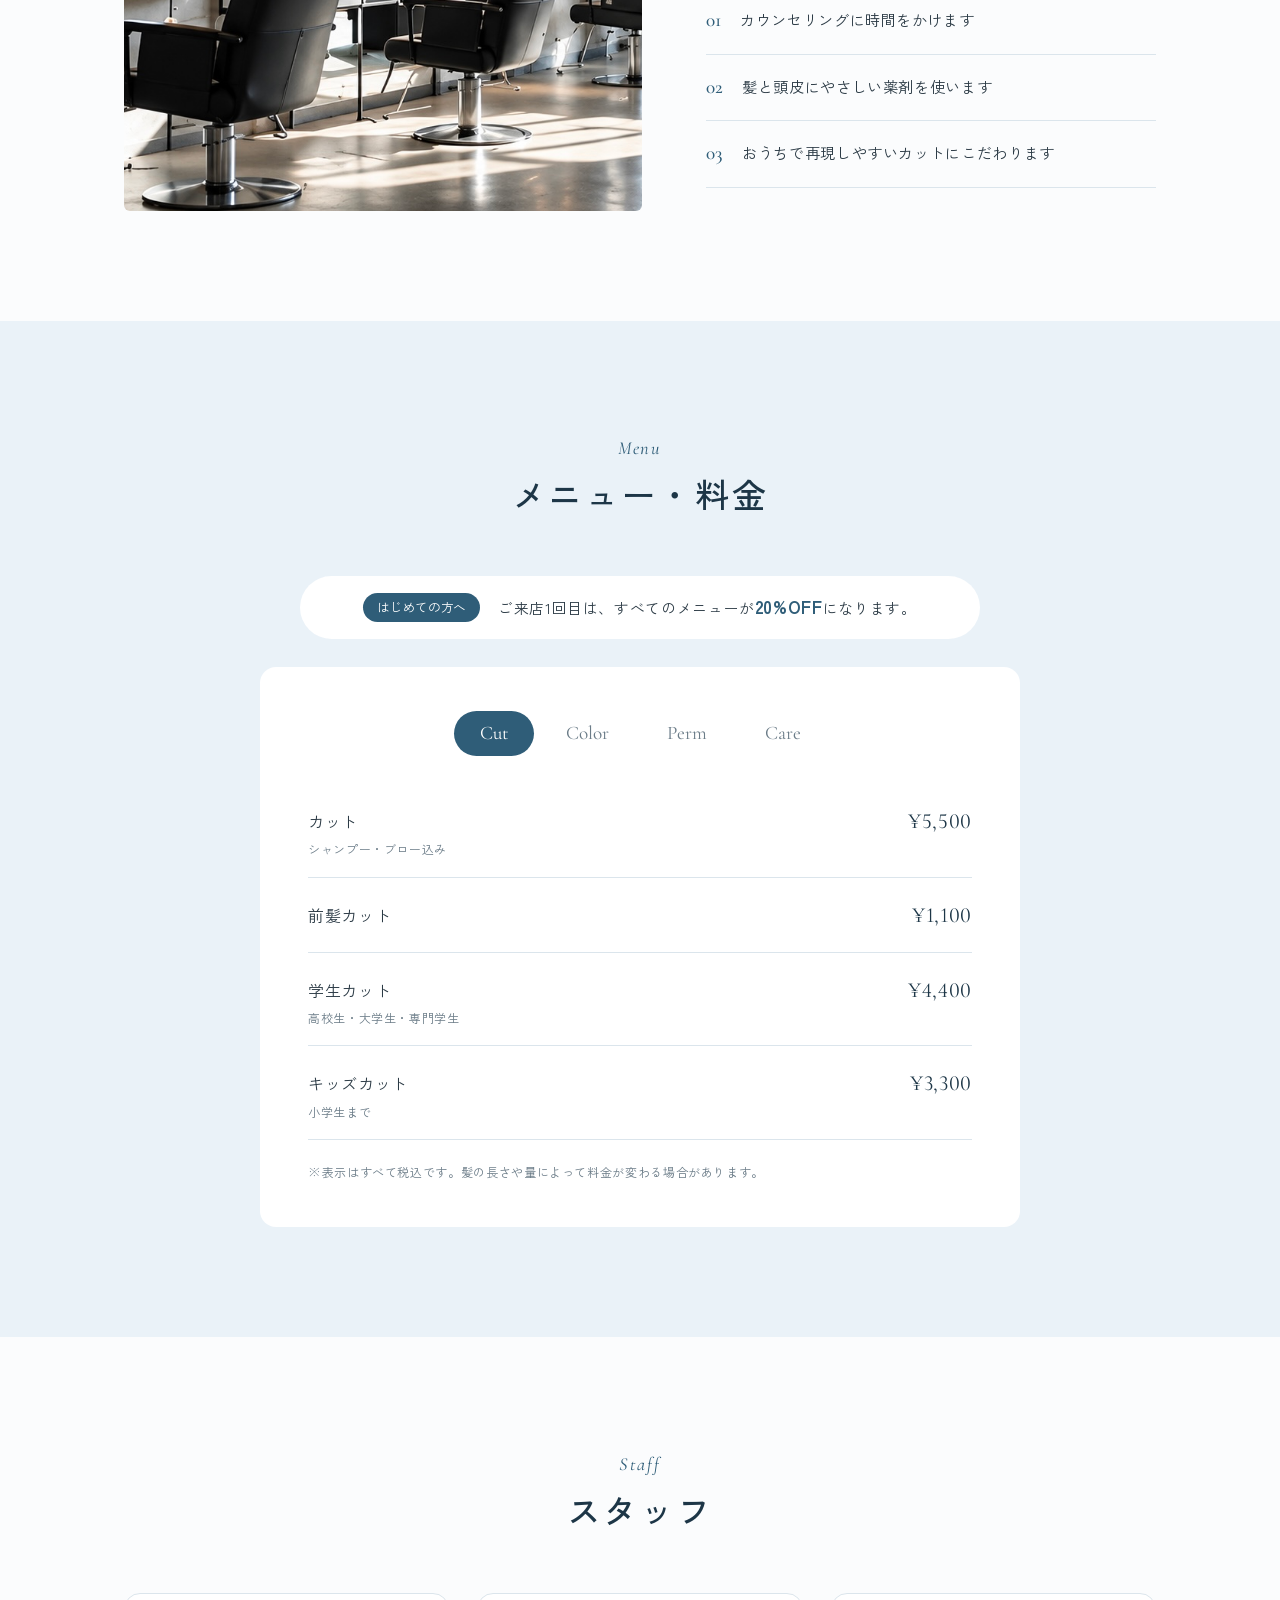
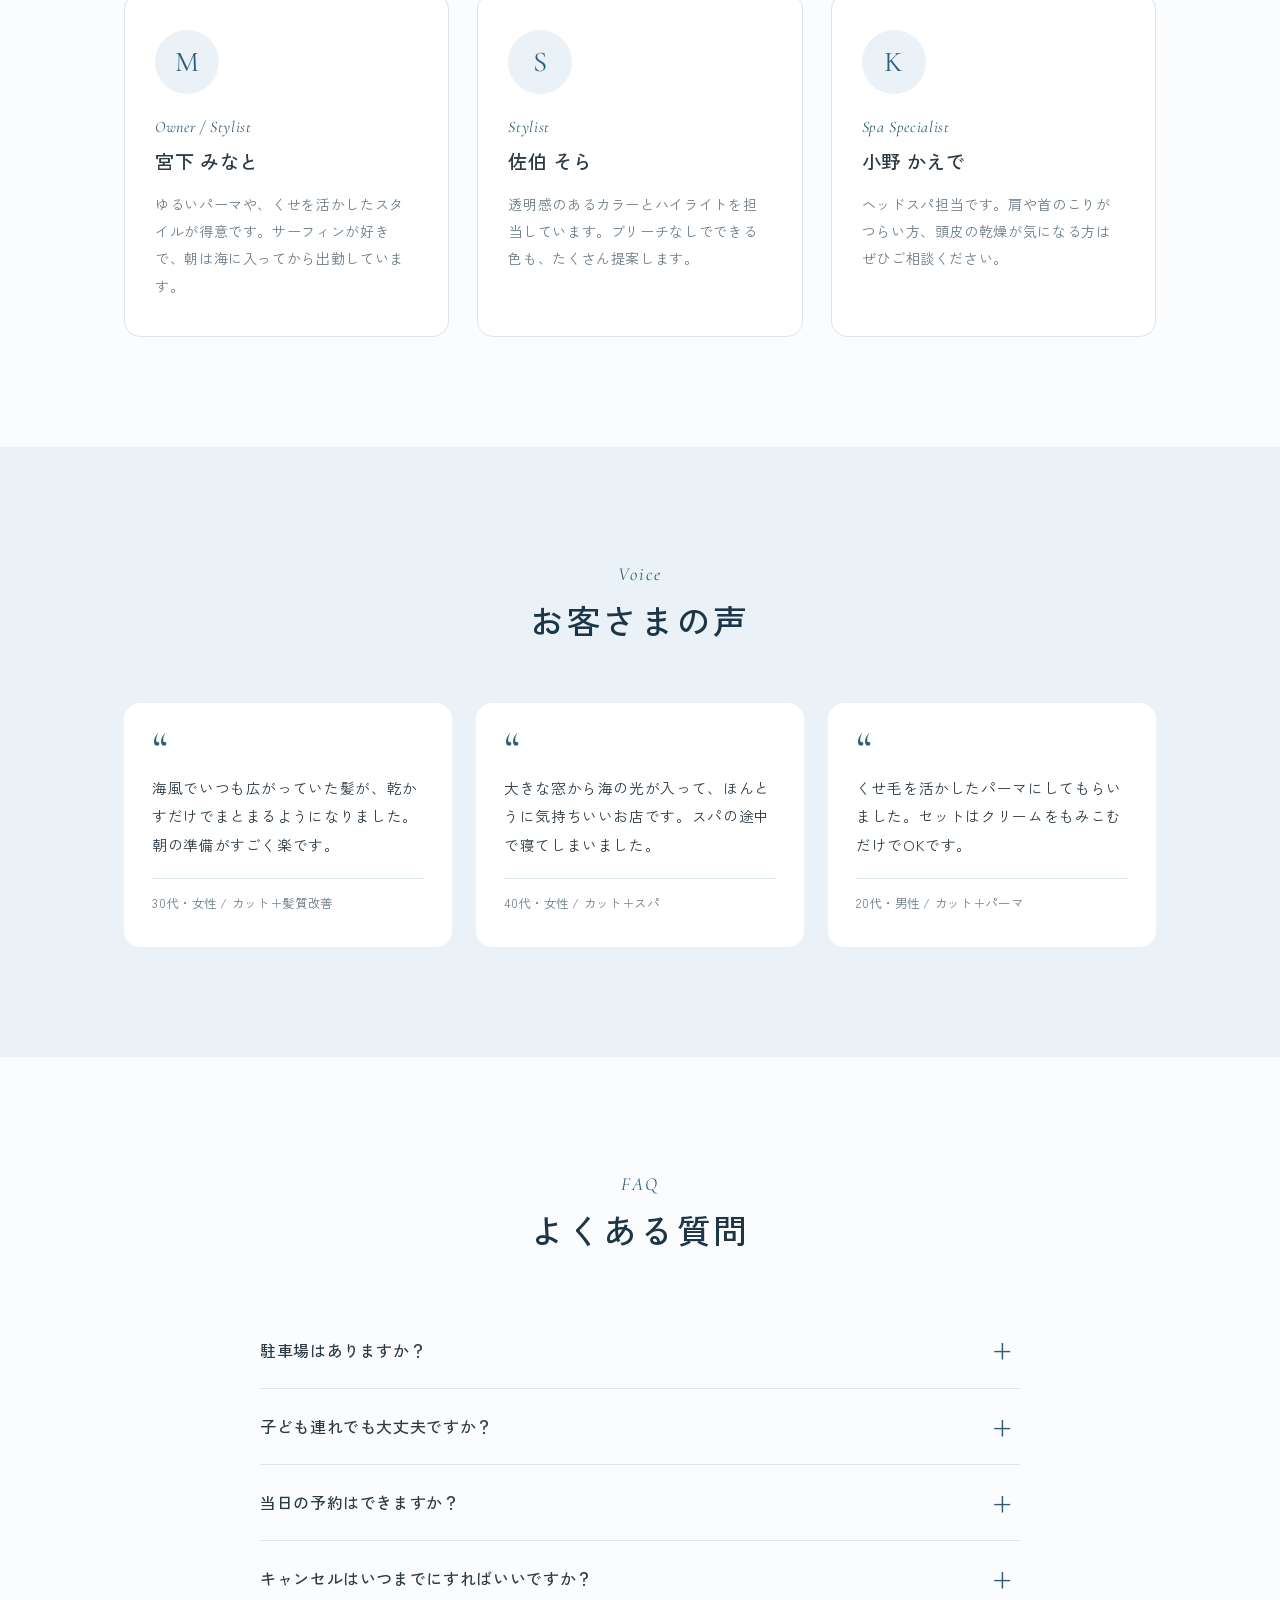
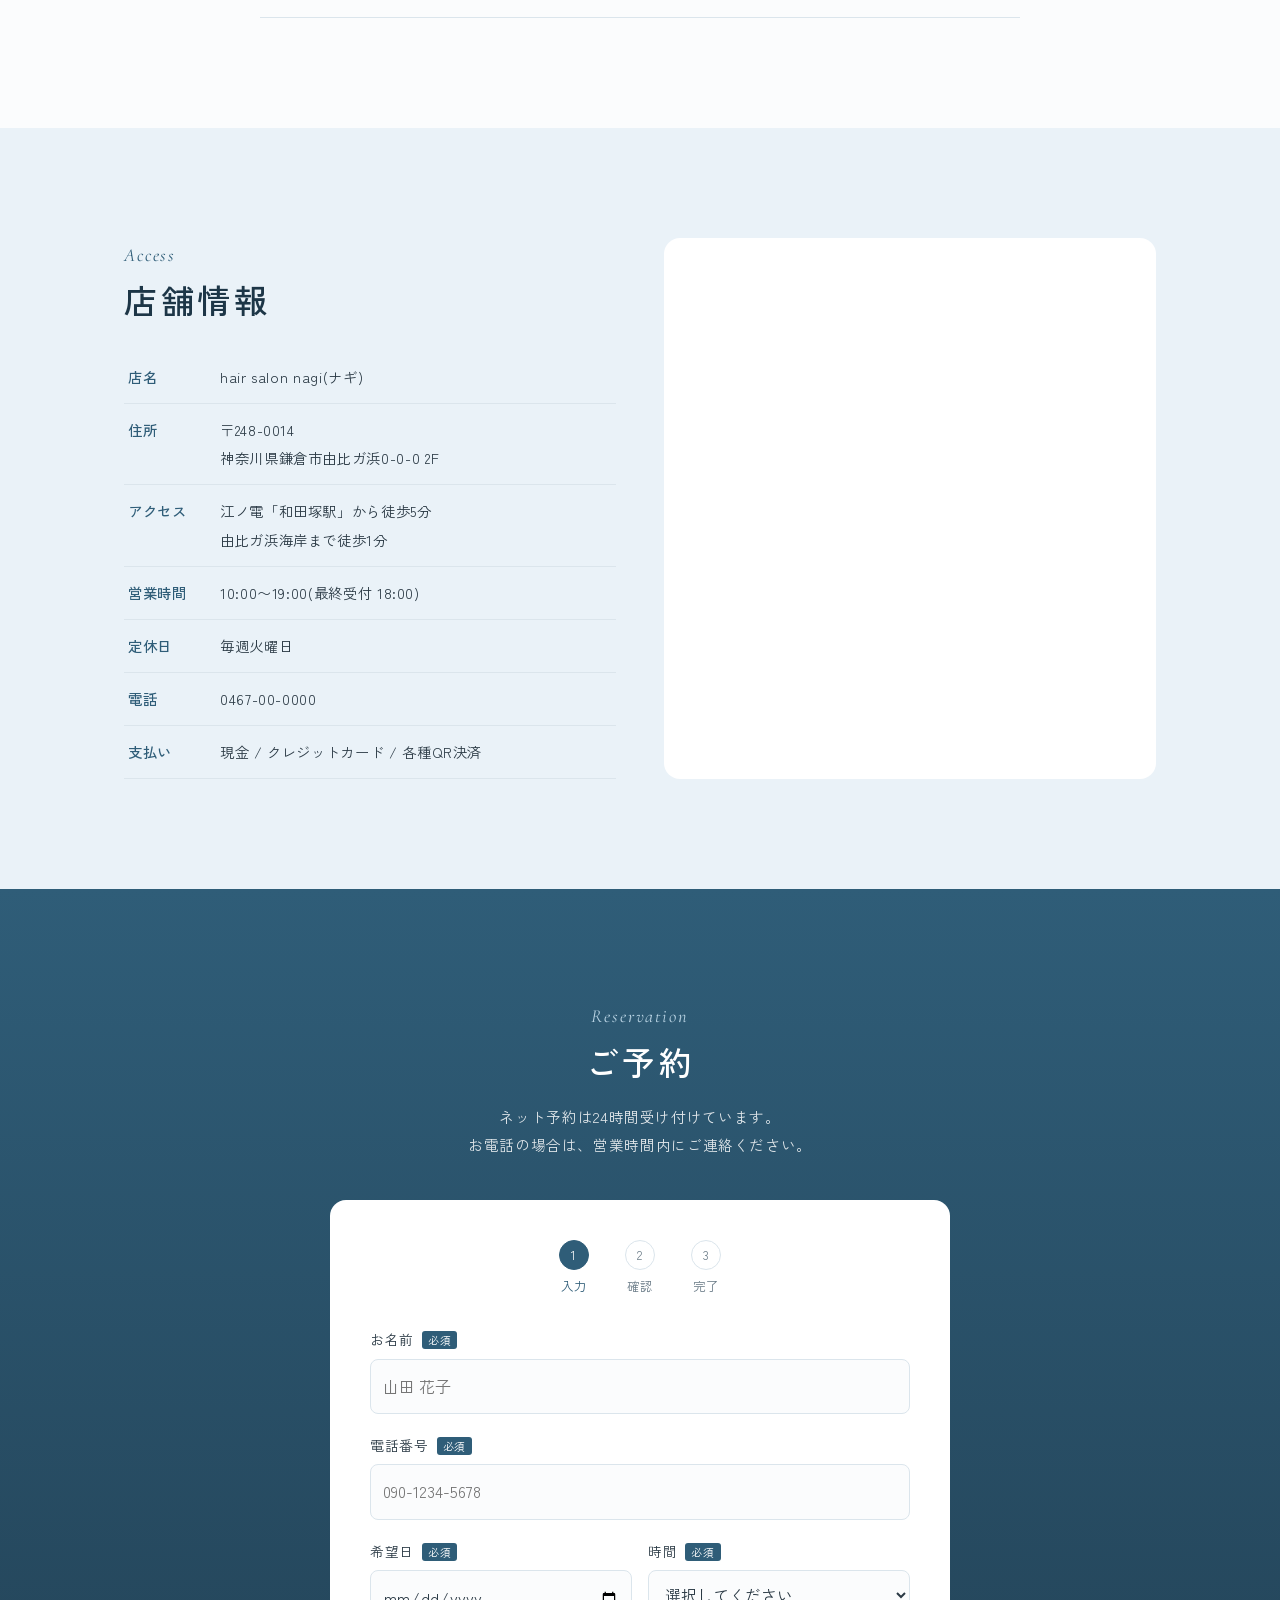
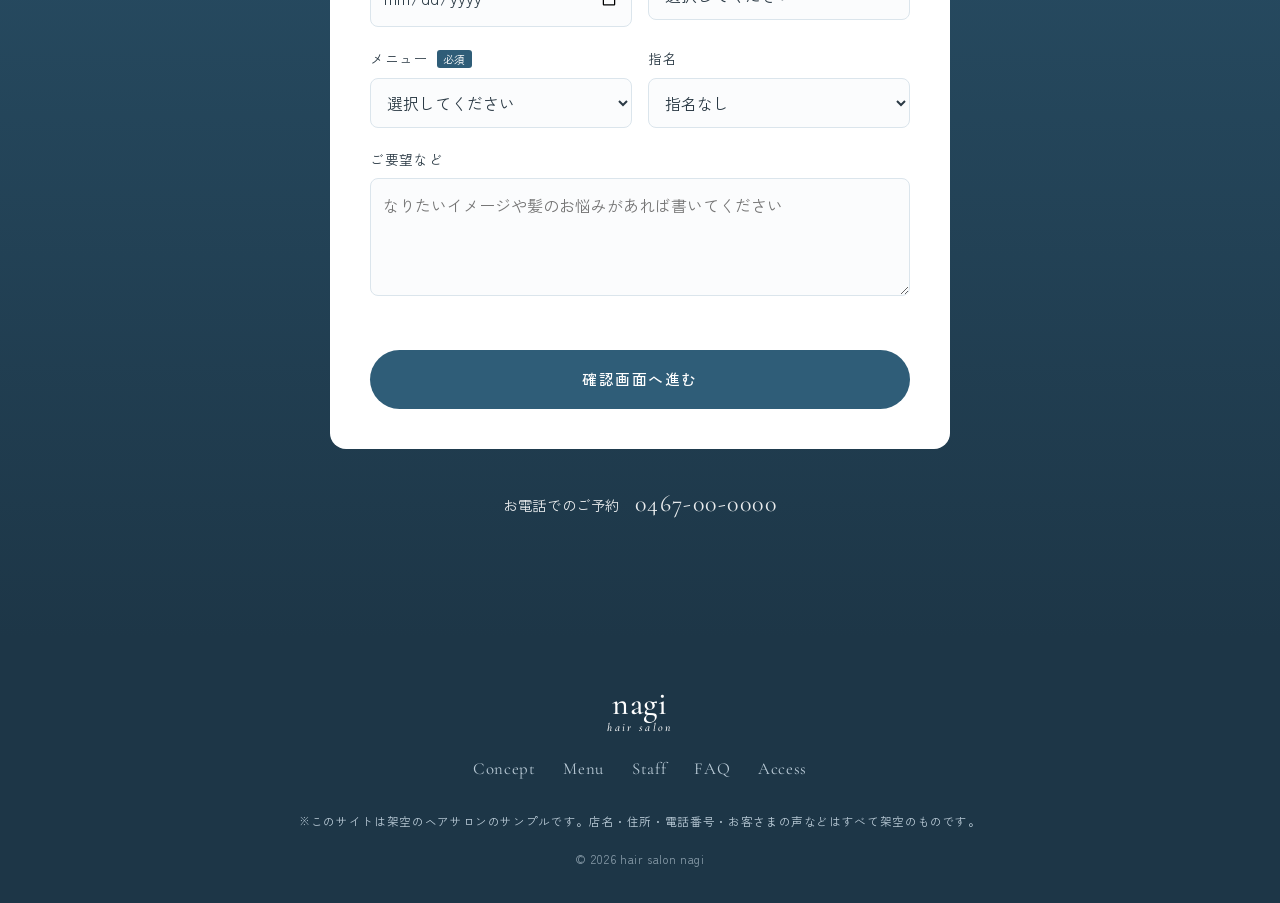
==== commit a971a205: "Replace MOKU with seaside salon nagi using provided photos Co-Authored-By: Claude Opus 5.5 <noreply@" ====
--- a/index.html
+++ b/index.html
@@ -1,318 +1,314 @@
 <!DOCTYPE html>
 <html lang="ja">
 <head>
-<meta charset="UTF-8">
-<meta name="viewport" content="width=device-width, initial-scale=1.0">
-<title>フク | Web制作フリーランス ポートフォリオ</title>
-<meta name="description" content="大学生フリーランスのWeb制作者「フク」のポートフォリオサイト。サイト制作・ロゴ制作・SNS運用サポートなどのご依頼を承っています。">
-<link rel="icon" href="assets/owl.svg" type="image/svg+xml">
-<link rel="preconnect" href="https://fonts.googleapis.com">
-<link rel="preconnect" href="https://fonts.gstatic.com" crossorigin>
-<link href="https://fonts.googleapis.com/css2?family=Zen+Maru+Gothic:wght@400;500;700;900&display=swap" rel="stylesheet">
-<link rel="stylesheet" href="css/style.css">
+  <meta charset="UTF-8">
+  <meta name="viewport" content="width=device-width, initial-scale=1.0">
+  <title>hair salon nagi | 鎌倉・由比ガ浜の美容室</title>
+  <meta name="description" content="鎌倉・由比ガ浜の海沿いにあるヘアサロン nagi。風が通るような、軽やかで扱いやすい髪をつくります。">
+  <meta name="theme-color" content="#2f5d78">
+  <link rel="icon" href="data:image/svg+xml,%3Csvg xmlns='http://www.w3.org/2000/svg' viewBox='0 0 64 64'%3E%3Crect width='64' height='64' rx='14' fill='%232f5d78'/%3E%3Cpath d='M12 38c7-6 13-6 20 0s13 6 20 0' fill='none' stroke='%23fff' stroke-width='4' stroke-linecap='round'/%3E%3C/svg%3E">
+  <link rel="preconnect" href="https://fonts.googleapis.com">
+  <link rel="preconnect" href="https://fonts.gstatic.com" crossorigin>
+  <link href="https://fonts.googleapis.com/css2?family=Cormorant+Garamond:ital,wght@0,400;0,500;1,400&family=Zen+Kaku+Gothic+New:wght@400;500;700&display=swap" rel="stylesheet">
+  <link rel="stylesheet" href="style.css">
 </head>
 <body>
 
-<header class="site-header" id="top">
-  <div class="header-inner">
-    <a href="#top" class="logo">
-      <img src="assets/owl.svg" alt="" class="logo-icon" width="36" height="36">
-      <span class="logo-text">フク</span>
-    </a>
-    <nav class="main-nav" id="main-nav">
-      <a href="#about">プロフィール</a>
-      <a href="#service">サービス</a>
-      <a href="#price">料金</a>
-      <a href="#flow">制作の流れ</a>
-      <a href="#works">実績</a>
-      <a href="#contact" class="nav-cta">お問い合わせ</a>
+  <header class="header" id="header">
+    <div class="header__inner">
+      <a href="#top" class="logo">nagi<span>hair salon</span></a>
+      <button class="nav-toggle" aria-label="メニューを開く" aria-expanded="false">
+        <span></span><span></span>
+      </button>
+      <nav class="nav">
+        <a href="#concept">Concept</a>
+        <a href="#menu">Menu</a>
+        <a href="#staff">Staff</a>
+        <a href="#faq">FAQ</a>
+        <a href="#access">Access</a>
+        <a href="#reserve" class="nav__btn">ご予約</a>
+      </nav>
+    </div>
+  </header>
+
+  <main id="top">
+    <!-- ヒーロー -->
+    <section class="hero">
+      <div class="hero__img"><img src="images/hero.jpg" alt="海を眺める人の後ろ姿。ゆるいウェーブのボブヘア"></div>
+      <div class="hero__text">
+        <p class="hero__en">Yuigahama, Kamakura</p>
+        <h1>風が通るような、<br>軽やかな髪に。</h1>
+        <p class="hero__lead">海まで歩いて1分。<br>波の音が聞こえる小さな美容室です。</p>
+        <a href="#reserve" class="btn">ご予約はこちら</a>
+      </div>
+      <p class="hero__status"><span class="status-dot" id="status-dot"></span><span id="status-text">営業時間を確認中…</span></p>
+    </section>
+
+    <!-- お知らせ -->
+    <section class="news reveal">
+      <h2 class="news__title">News</h2>
+      <ul class="news__list">
+        <li><time datetime="2026-10-01">2026.10.01</time><p>秋の乾燥ケア「うるおいヘッドスパ」を始めました</p></li>
+        <li><time datetime="2026-09-15">2026.09.15</time><p>10月は第3火曜日もお休みをいただきます</p></li>
+      </ul>
+    </section>
+
+    <!-- コンセプト -->
+    <section class="section concept" id="concept">
+      <div class="concept__img reveal"><img src="images/salon.jpg" alt="大きな鏡と黒いチェアが並ぶ、光の入る明るい店内"></div>
+      <div class="concept__text reveal">
+        <p class="eyebrow">Concept</p>
+        <h2 class="title">朝、鏡を見るのが<br>少し楽しみになる髪を。</h2>
+        <p>nagi(なぎ)は、風がやんで海がおだやかになる「凪」から名づけました。忙しい毎日のなかで、ここにいる時間だけは、ゆっくり息ができる場所でありたいと思っています。</p>
+        <p>大きな窓から光が入る店内で、髪質やライフスタイルをていねいにうかがいながら、乾かすだけでまとまるスタイルを提案します。</p>
+        <ul class="points">
+          <li><b>01</b><span>カウンセリングに時間をかけます</span></li>
+          <li><b>02</b><span>髪と頭皮にやさしい薬剤を使います</span></li>
+          <li><b>03</b><span>おうちで再現しやすいカットにこだわります</span></li>
+        </ul>
+      </div>
+    </section>
+
+    <!-- メニュー -->
+    <section class="section-wide menu-wrap" id="menu">
+      <div class="section">
+        <div class="head reveal">
+          <p class="eyebrow">Menu</p>
+          <h2 class="title">メニュー・料金</h2>
+        </div>
+
+        <div class="first reveal">
+          <p class="first__label">はじめての方へ</p>
+          <p class="first__text">ご来店1回目は、すべてのメニューが<strong>20%OFF</strong>になります。</p>
+        </div>
+
+        <div class="menu reveal">
+          <div class="menu__tabs" role="tablist">
+            <button class="menu__tab is-active" role="tab" aria-selected="true" data-tab="cut">Cut</button>
+            <button class="menu__tab" role="tab" aria-selected="false" data-tab="color">Color</button>
+            <button class="menu__tab" role="tab" aria-selected="false" data-tab="perm">Perm</button>
+            <button class="menu__tab" role="tab" aria-selected="false" data-tab="care">Care</button>
+          </div>
+          <div class="menu__panel is-active" data-panel="cut" role="tabpanel">
+            <dl>
+              <div><dt>カット<small>シャンプー・ブロー込み</small></dt><dd>¥5,500</dd></div>
+              <div><dt>前髪カット</dt><dd>¥1,100</dd></div>
+              <div><dt>学生カット<small>高校生・大学生・専門学生</small></dt><dd>¥4,400</dd></div>
+              <div><dt>キッズカット<small>小学生まで</small></dt><dd>¥3,300</dd></div>
+            </dl>
+          </div>
+          <div class="menu__panel" data-panel="color" role="tabpanel">
+            <dl>
+              <div><dt>カット＋カラー<small>透明感カラーも同じ料金です</small></dt><dd>¥10,450〜</dd></div>
+              <div><dt>リタッチカラー<small>根元2cmまで</small></dt><dd>¥5,500〜</dd></div>
+              <div><dt>ハイライト<small>日差しに透けるような細いライン</small></dt><dd>¥7,700〜</dd></div>
+              <div><dt>白髪ぼかしカラー</dt><dd>¥6,600〜</dd></div>
+            </dl>
+          </div>
+          <div class="menu__panel" data-panel="perm" role="tabpanel">
+            <dl>
+              <div><dt>カット＋パーマ<small>ゆるいウェーブ〜しっかりカールまで</small></dt><dd>¥11,000〜</dd></div>
+              <div><dt>カット＋デジタルパーマ<small>乾かすだけで形になります</small></dt><dd>¥13,750〜</dd></div>
+              <div><dt>カット＋縮毛矯正<small>自然なまっすぐに</small></dt><dd>¥16,500〜</dd></div>
+            </dl>
+          </div>
+          <div class="menu__panel" data-panel="care" role="tabpanel">
+            <dl>
+              <div><dt>髪質改善トリートメント<small>潮風で広がりやすい髪に</small></dt><dd>¥5,500</dd></div>
+              <div><dt>うるおいヘッドスパ<small>30分・炭酸泉つき</small></dt><dd>¥4,400</dd></div>
+              <div><dt>カット＋スパ<small>いちばん人気のセット</small></dt><dd>¥8,800</dd></div>
+            </dl>
+          </div>
+          <p class="menu__note">※表示はすべて税込です。髪の長さや量によって料金が変わる場合があります。</p>
+        </div>
+      </div>
+    </section>
+
+    <!-- スタッフ -->
+    <section class="section" id="staff">
+      <div class="head reveal">
+        <p class="eyebrow">Staff</p>
+        <h2 class="title">スタッフ</h2>
+      </div>
+      <div class="staff">
+        <article class="staff__card reveal">
+          <p class="staff__initial">M</p>
+          <p class="staff__role">Owner / Stylist</p>
+          <h3>宮下 みなと</h3>
+          <p>ゆるいパーマや、くせを活かしたスタイルが得意です。サーフィンが好きで、朝は海に入ってから出勤しています。</p>
+        </article>
+        <article class="staff__card reveal">
+          <p class="staff__initial">S</p>
+          <p class="staff__role">Stylist</p>
+          <h3>佐伯 そら</h3>
+          <p>透明感のあるカラーとハイライトを担当しています。ブリーチなしでできる色も、たくさん提案します。</p>
+        </article>
+        <article class="staff__card reveal">
+          <p class="staff__initial">K</p>
+          <p class="staff__role">Spa Specialist</p>
+          <h3>小野 かえで</h3>
+          <p>ヘッドスパ担当です。肩や首のこりがつらい方、頭皮の乾燥が気になる方はぜひご相談ください。</p>
+        </article>
+      </div>
+    </section>
+
+    <!-- お客さまの声 -->
+    <section class="section-wide voice-wrap">
+      <div class="section">
+        <div class="head reveal">
+          <p class="eyebrow">Voice</p>
+          <h2 class="title">お客さまの声</h2>
+        </div>
+        <div class="voice">
+          <figure class="reveal">
+            <blockquote>海風でいつも広がっていた髪が、乾かすだけでまとまるようになりました。朝の準備がすごく楽です。</blockquote>
+            <figcaption>30代・女性 / カット＋髪質改善</figcaption>
+          </figure>
+          <figure class="reveal">
+            <blockquote>大きな窓から海の光が入って、ほんとうに気持ちいいお店です。スパの途中で寝てしまいました。</blockquote>
+            <figcaption>40代・女性 / カット＋スパ</figcaption>
+          </figure>
+          <figure class="reveal">
+            <blockquote>くせ毛を活かしたパーマにしてもらいました。セットはクリームをもみこむだけでOKです。</blockquote>
+            <figcaption>20代・男性 / カット＋パーマ</figcaption>
+          </figure>
+        </div>
+      </div>
+    </section>
+
+    <!-- よくある質問 -->
+    <section class="section" id="faq">
+      <div class="head reveal">
+        <p class="eyebrow">FAQ</p>
+        <h2 class="title">よくある質問</h2>
+      </div>
+      <div class="faq reveal">
+        <details>
+          <summary>駐車場はありますか？</summary>
+          <p>専用の駐車場はありません。近くのコインパーキングをご利用ください。お店から歩いて2分ほどの場所にあります。</p>
+        </details>
+        <details>
+          <summary>子ども連れでも大丈夫ですか？</summary>
+          <p>大丈夫です。ベビーカーのまま入れて、お子さまが待てるスペースもご用意しています。</p>
+        </details>
+        <details>
+          <summary>当日の予約はできますか？</summary>
+          <p>空きがあれば大丈夫です。ネット予約は2時間前まで受け付けているので、それ以降はお電話ください。</p>
+        </details>
+        <details>
+          <summary>キャンセルはいつまでにすればいいですか？</summary>
+          <p>前日までにご連絡いただければ、キャンセル料はかかりません。</p>
+        </details>
+      </div>
+    </section>
+
+    <!-- アクセス -->
+    <section class="section-wide access-wrap" id="access">
+      <div class="section access">
+        <div class="reveal">
+          <p class="eyebrow">Access</p>
+          <h2 class="title">店舗情報</h2>
+          <table class="access__table">
+            <tr><th>店名</th><td>hair salon nagi(ナギ)</td></tr>
+            <tr><th>住所</th><td>〒248-0014<br>神奈川県鎌倉市由比ガ浜0-0-0 2F</td></tr>
+            <tr><th>アクセス</th><td>江ノ電「和田塚駅」から徒歩5分<br>由比ガ浜海岸まで徒歩1分</td></tr>
+            <tr><th>営業時間</th><td>10:00〜19:00(最終受付 18:00)</td></tr>
+            <tr><th>定休日</th><td>毎週火曜日</td></tr>
+            <tr><th>電話</th><td><a href="tel:0467000000">0467-00-0000</a></td></tr>
+            <tr><th>支払い</th><td>現金 / クレジットカード / 各種QR決済</td></tr>
+          </table>
+        </div>
+        <div class="access__map reveal">
+          <iframe src="https://maps.google.com/maps?q=%E7%94%B1%E6%AF%94%E3%82%AC%E6%B5%9C%E6%B5%B7%E5%B2%B8&z=15&output=embed" title="地図" loading="lazy" referrerpolicy="no-referrer-when-downgrade"></iframe>
+        </div>
+      </div>
+    </section>
+
+    <!-- 予約 -->
+    <section class="reserve" id="reserve">
+      <div class="reserve__inner">
+        <p class="eyebrow eyebrow--light">Reservation</p>
+        <h2 class="title title--light">ご予約</h2>
+        <p class="reserve__lead">ネット予約は24時間受け付けています。<br>お電話の場合は、営業時間内にご連絡ください。</p>
+
+        <form class="form" id="reserve-form" novalidate>
+          <ol class="form__steps" aria-hidden="true"><li class="is-active">入力</li><li>確認</li><li>完了</li></ol>
+          <div id="form-fields">
+            <div class="form__row">
+              <label for="f-name">お名前<span>必須</span></label>
+              <input type="text" id="f-name" name="name" placeholder="山田 花子" required>
+            </div>
+            <div class="form__row">
+              <label for="f-tel">電話番号<span>必須</span></label>
+              <input type="tel" id="f-tel" name="tel" placeholder="090-1234-5678" required>
+            </div>
+            <div class="form__half">
+              <div class="form__row">
+                <label for="f-date">希望日<span>必須</span></label>
+                <input type="date" id="f-date" name="date" required>
+              </div>
+              <div class="form__row">
+                <label for="f-time">時間<span>必須</span></label>
+                <select id="f-time" name="time" required><option value="">選択してください</option></select>
+              </div>
+            </div>
+            <div class="form__half">
+              <div class="form__row">
+                <label for="f-menu">メニュー<span>必須</span></label>
+                <select id="f-menu" name="menu" required>
+                  <option value="">選択してください</option>
+                  <option>カット</option><option>学生カット</option><option>カット＋カラー</option>
+                  <option>ハイライト</option><option>カット＋パーマ</option><option>カット＋デジタルパーマ</option>
+                  <option>カット＋縮毛矯正</option><option>髪質改善トリートメント</option>
+                  <option>うるおいヘッドスパ</option><option>カット＋スパ</option>
+                </select>
+              </div>
+              <div class="form__row">
+                <label for="f-staff">指名</label>
+                <select id="f-staff" name="staff">
+                  <option>指名なし</option><option>宮下 みなと</option><option>佐伯 そら</option><option>小野 かえで</option>
+                </select>
+              </div>
+            </div>
+            <div class="form__row">
+              <label for="f-note">ご要望など</label>
+              <textarea id="f-note" name="note" rows="3" placeholder="なりたいイメージや髪のお悩みがあれば書いてください"></textarea>
+            </div>
+            <p class="form__error" id="form-error" role="alert"></p>
+            <button type="submit" class="btn btn--full">確認画面へ進む</button>
+          </div>
+          <div id="form-confirm" hidden>
+            <dl class="form__confirm" id="confirm-list"></dl>
+            <div class="form__btns">
+              <button type="button" class="btn btn--ghost" id="confirm-back">戻って直す</button>
+              <button type="button" class="btn" id="confirm-ok">予約を確定する</button>
+            </div>
+          </div>
+        </form>
+
+        <div class="form form--done" id="reserve-done" hidden>
+          <p class="done__mark">✓</p>
+          <h3>ご予約ありがとうございます</h3>
+          <p id="done-text"></p>
+          <p class="done__note">※このサイトはサンプルなので、実際には予約されません。</p>
+        </div>
+
+        <p class="reserve__tel">お電話でのご予約 <a href="tel:0467000000">0467-00-0000</a></p>
+      </div>
+    </section>
+  </main>
+
+  <footer class="footer">
+    <p class="logo logo--light">nagi<span>hair salon</span></p>
+    <nav class="footer__nav">
+      <a href="#concept">Concept</a><a href="#menu">Menu</a><a href="#staff">Staff</a><a href="#faq">FAQ</a><a href="#access">Access</a>
     </nav>
-    <button class="nav-toggle" id="nav-toggle" aria-label="メニューを開く" aria-expanded="false" aria-controls="main-nav">
-      <span></span><span></span><span></span>
-    </button>
-  </div>
-</header>
-
-<main>
-
-  <!-- Hero -->
-  <section class="hero">
-    <div class="hero-inner">
-      <p class="eyebrow">WEB PRODUCTION</p>
-      <h1 class="hero-title">Web制作、<br>はじめました<span class="hero-owl">🦉</span></h1>
-      <p class="hero-lead">大学生フリーランスの「フク」です。<br>小さなお店やお店を始める方のための、<br>あたたかみのあるWebサイトをつくっています。</p>
-      <div class="hero-actions">
-        <a href="#contact" class="btn btn-primary">お問い合わせはこちら</a>
-        <a href="#service" class="btn btn-secondary">サービスを見る</a>
-      </div>
-    </div>
-    <div class="hero-visual" aria-hidden="true">
-      <img src="assets/owl.svg" alt="" class="hero-owl-img">
-    </div>
-  </section>
-
-  <!-- About -->
-  <section class="section section-alt" id="about">
-    <div class="section-inner">
-      <p class="eyebrow">PROFILE</p>
-      <h2 class="section-title">プロフィール</h2>
-      <div class="about-grid">
-        <div class="about-card">
-          <img src="assets/owl.svg" alt="フクのアイコン" class="about-icon" width="120" height="120">
-        </div>
-        <div class="about-text">
-          <p>
-            はじめまして、「フク」です🦉<br>
-            現役の大学生で、Web制作のフリーランスとして活動しています。
-          </p>
-          <p>
-            名前は「福（ふく）」と「フクロウ」をかけたもの。
-            じっくり話を聞いて考える様子がフクロウっぽいね、と言われたことがきっかけです。
-            依頼してくださった方に、ちょっとした「福」をお届けできたら、という気持ちも込めています。
-          </p>
-          <p>
-            Webサイトを作るときはいつも、まずしっかりとヒアリングすることを大切にしています。
-            「何を伝えたいか」「誰に見てもらいたいか」をじっくり伺い、ひとつひとつ丁寧に形にしていきます。
-          </p>
-          <ul class="about-points">
-            <li>じっくりヒアリングしてから設計・デザイン</li>
-            <li>スマホ・PC両方で見やすいレスポンシブ対応</li>
-            <li>修正・相談も気軽にできるやりとりを心がけています</li>
-          </ul>
-        </div>
-      </div>
-    </div>
-  </section>
-
-  <!-- Service -->
-  <section class="section" id="service">
-    <div class="section-inner">
-      <p class="eyebrow">SERVICE</p>
-      <h2 class="section-title">サービス内容</h2>
-      <p class="section-lead">Webサイト制作を中心に、関連する制作物にも対応しています。</p>
-
-      <div class="service-grid">
-        <div class="service-card">
-          <div class="service-icon service-icon--orange">
-            <svg viewBox="0 0 48 48" width="32" height="32" fill="none"><rect x="6" y="10" width="36" height="28" rx="4" stroke="currentColor" stroke-width="3"/><path d="M6 18H42" stroke="currentColor" stroke-width="3"/><circle cx="12" cy="14" r="1.5" fill="currentColor"/><circle cx="17" cy="14" r="1.5" fill="currentColor"/></svg>
-          </div>
-          <h3>Webサイト制作</h3>
-          <p>LP（1枚ページ）から、お店・会社のご紹介サイト、ご予約フォーム付きのサイトまで。目的に合わせて設計します。</p>
-        </div>
-        <div class="service-card">
-          <div class="service-icon service-icon--rose">
-            <svg viewBox="0 0 48 48" width="32" height="32" fill="none"><circle cx="24" cy="24" r="16" stroke="currentColor" stroke-width="3"/><path d="M24 14 L28 22 L24 30 L20 22 Z" stroke="currentColor" stroke-width="3" stroke-linejoin="round"/></svg>
-          </div>
-          <h3>ロゴ制作</h3>
-          <p>お店・ブランドの顔になるロゴをデザインします。名刺やSNSアイコンへの展開もご相談いただけます。</p>
-        </div>
-        <div class="service-card">
-          <div class="service-icon service-icon--blue">
-            <svg viewBox="0 0 48 48" width="32" height="32" fill="none"><rect x="10" y="6" width="28" height="36" rx="5" stroke="currentColor" stroke-width="3"/><circle cx="24" cy="35" r="1.8" fill="currentColor"/><path d="M17 14 H31" stroke="currentColor" stroke-width="3" stroke-linecap="round"/></svg>
-          </div>
-          <h3>SNS運用サポート</h3>
-          <p>Instagramのプロフィール設計やハイライト用デザインなど、SNSと連携した発信のお手伝いをします。</p>
-        </div>
-        <div class="service-card">
-          <div class="service-icon service-icon--green">
-            <svg viewBox="0 0 48 48" width="32" height="32" fill="none"><path d="M24 6 L39 15 V33 L24 42 L9 33 V15 Z" stroke="currentColor" stroke-width="3" stroke-linejoin="round"/><path d="M24 20 V30 M19 25 H29" stroke="currentColor" stroke-width="3" stroke-linecap="round"/></svg>
-          </div>
-          <h3>その他ご相談</h3>
-          <p>チラシ・名刺デザインなど、「これって作れる？」レベルのご相談も大歓迎です。まずはお気軽にどうぞ。</p>
-        </div>
-      </div>
-    </div>
-  </section>
-
-  <!-- Price -->
-  <section class="section section-alt" id="price">
-    <div class="section-inner">
-      <p class="eyebrow">PRICE</p>
-      <h2 class="section-title">料金プラン</h2>
-      <p class="section-lead">内容やご要望に合わせて、3つのプランからお選びいただけます。表示価格はすべて税別の目安です。</p>
-
-      <div class="price-grid">
-        <div class="price-card">
-          <p class="price-tag">SMALL SITE</p>
-          <h3>スモールサイト</h3>
-          <p class="price-desc">名刺代わりの1ページサイトや、SNSから飛べる紹介ページを作りたい方に</p>
-          <p class="price-amount">¥30,000<span>〜</span></p>
-          <ul class="price-list">
-            <li>1〜3ページのオリジナルデザイン</li>
-            <li>スマホ・PC対応（レスポンシブデザイン）</li>
-            <li>お問い合わせフォーム設置</li>
-          </ul>
-        </div>
-
-        <div class="price-card price-card--featured">
-          <p class="price-tag price-tag--featured">STANDARD ・ 一番人気</p>
-          <h3>スタンダード</h3>
-          <p class="price-desc">お店やサービスの「顔」になるサイト、しっかりした会社紹介サイトを作りたい方に</p>
-          <p class="price-amount">¥80,000<span>〜</span></p>
-          <ul class="price-list">
-            <li>5〜8ページ程度（TOP・サービス・会社概要など）</li>
-            <li>ヒアリングに基づくオリジナルデザイン</li>
-            <li>基本的なSEO対策</li>
-            <li>お問い合わせフォーム設置</li>
-          </ul>
-        </div>
-
-        <div class="price-card">
-          <p class="price-tag">ORDER MADE</p>
-          <h3>オーダーメイド</h3>
-          <p class="price-desc">ECサイトや予約システムなど独自の機能が必要な方、こだわりを詰め込みたい方に</p>
-          <p class="price-amount">要相談</p>
-          <ul class="price-list">
-            <li>じっくりヒアリングした上で完全オリジナル設計</li>
-            <li>ECサイト・予約フォーム・会員機能など個別開発</li>
-            <li>ページ数の制限なし</li>
-          </ul>
-        </div>
-      </div>
-
-      <div class="campaign-banner">
-        <div class="campaign-badge">10%<span>OFF</span></div>
-        <div class="campaign-text">
-          <h4>前払い特典</h4>
-          <p>制作費を前払い（一括）でお支払いいただいた方限定で、全プラン10%OFFになります。お申し込みの際にご相談ください。</p>
-        </div>
-      </div>
-    </div>
-  </section>
-
-  <!-- Flow -->
-  <section class="section" id="flow">
-    <div class="section-inner">
-      <p class="eyebrow">FLOW</p>
-      <h2 class="section-title">制作の流れ</h2>
-      <ol class="flow-list">
-        <li class="flow-item">
-          <span class="flow-num">1</span>
-          <div>
-            <h3>ヒアリング</h3>
-            <p>まずは無料でご相談・お話を伺います。作りたいサイトの目的や、ご予算の希望もお聞かせください。</p>
-          </div>
-        </li>
-        <li class="flow-item">
-          <span class="flow-num">2</span>
-          <div>
-            <h3>ご提案・お見積り</h3>
-            <p>ヒアリング内容をもとに、サイトの構成案とお見積りをご提示します。</p>
-          </div>
-        </li>
-        <li class="flow-item">
-          <span class="flow-num">3</span>
-          <div>
-            <h3>デザイン制作</h3>
-            <p>ワイヤーフレーム（構成の骨組み）を作成し、ご確認いただきながらデザインを仕上げます。</p>
-          </div>
-        </li>
-        <li class="flow-item">
-          <span class="flow-num">4</span>
-          <div>
-            <h3>コーディング</h3>
-            <p>確定したデザインを、実際に動くサイトとして実装します。</p>
-          </div>
-        </li>
-        <li class="flow-item">
-          <span class="flow-num">5</span>
-          <div>
-            <h3>確認・修正</h3>
-            <p>完成したサイトを実際にご確認いただき、必要な修正を行います。</p>
-          </div>
-        </li>
-        <li class="flow-item">
-          <span class="flow-num">6</span>
-          <div>
-            <h3>納品・公開</h3>
-            <p>サーバー・ドメインへの公開設定を行い、サイトを納品します。</p>
-          </div>
-        </li>
-      </ol>
-    </div>
-  </section>
-
-  <!-- Works -->
-  <section class="section section-alt" id="works">
-    <div class="section-inner">
-      <p class="eyebrow">WORKS</p>
-      <h2 class="section-title">制作実績</h2>
-      <div class="placeholder-card">
-        <svg viewBox="0 0 48 48" width="40" height="40" fill="none" class="placeholder-icon"><rect x="6" y="10" width="36" height="28" rx="4" stroke="currentColor" stroke-width="3"/><path d="M10 32 L20 20 L26 26 L33 16" stroke="currentColor" stroke-width="3" stroke-linecap="round" stroke-linejoin="round"/></svg>
-        <p>現在、実績を準備中です。<br>少しずつ、こちらでご紹介していきます🦉</p>
-      </div>
-    </div>
-  </section>
-
-  <!-- Voice -->
-  <section class="section" id="voice">
-    <div class="section-inner">
-      <p class="eyebrow">VOICE</p>
-      <h2 class="section-title">お客様の声</h2>
-      <div class="placeholder-card">
-        <svg viewBox="0 0 48 48" width="40" height="40" fill="none" class="placeholder-icon"><path d="M10 12h28a4 4 0 0 1 4 4v14a4 4 0 0 1-4 4H22l-8 8 1-8h-5a4 4 0 0 1-4-4V16a4 4 0 0 1 4-4Z" stroke="currentColor" stroke-width="3" stroke-linejoin="round"/></svg>
-        <p>ご依頼いただいた方の感想を、少しずつこちらでご紹介していく予定です。<br>ご協力いただける方、募集中です🦉</p>
-      </div>
-    </div>
-  </section>
-
-  <!-- Contact -->
-  <section class="section section-contact" id="contact">
-    <div class="section-inner">
-      <p class="eyebrow">CONTACT</p>
-      <h2 class="section-title">お問い合わせ</h2>
-      <p class="section-lead">Webサイト制作のご相談は、下記フォームまたはInstagramのDMからお気軽にどうぞ。</p>
-
-      <div class="contact-grid">
-        <form class="contact-form" id="contact-form" novalidate>
-          <div class="form-row">
-            <label for="name">お名前<span class="req">必須</span></label>
-            <input type="text" id="name" name="name" required>
-          </div>
-          <div class="form-row">
-            <label for="contact-method">ご連絡先（メールアドレス等）<span class="req">必須</span></label>
-            <input type="text" id="contact-method" name="contact" required>
-          </div>
-          <div class="form-row">
-            <label for="menu">ご希望のプラン</label>
-            <select id="menu" name="menu">
-              <option value="スモールサイト">スモールサイト</option>
-              <option value="スタンダード">スタンダード</option>
-              <option value="オーダーメイド">オーダーメイド</option>
-              <option value="その他・未定">その他・未定</option>
-            </select>
-          </div>
-          <div class="form-row">
-            <label for="message">ご相談内容</label>
-            <textarea id="message" name="message" rows="5"></textarea>
-          </div>
-          <button type="submit" class="btn btn-primary">送信する</button>
-          <p class="form-note" id="form-note" role="status"></p>
-        </form>
-
-        <div class="contact-side">
-          <a href="https://www.instagram.com/" target="_blank" rel="noopener" class="contact-link">
-            <svg viewBox="0 0 24 24" width="22" height="22" fill="none"><rect x="3" y="3" width="18" height="18" rx="5" stroke="currentColor" stroke-width="2"/><circle cx="12" cy="12" r="4" stroke="currentColor" stroke-width="2"/><circle cx="17.5" cy="6.5" r="1" fill="currentColor"/></svg>
-            Instagramでフォロー・DM
-          </a>
-          <p class="contact-note">※ フォームは現在準備中の簡易版です。送信後はメールソフトが起動しますので、内容をご確認のうえ送信してください。<br>連絡先は <code>your-email@example.com</code> を実際のアドレスに差し替えてご利用ください。</p>
-        </div>
-      </div>
-    </div>
-  </section>
-
-</main>
-
-<footer class="site-footer">
-  <div class="footer-inner">
-    <div class="footer-logo">
-      <img src="assets/owl.svg" alt="" width="28" height="28">
-      <span>フク</span>
-    </div>
-    <p>&copy; 2026 フク / Web制作フリーランス</p>
-  </div>
-</footer>
-
-<script src="js/main.js"></script>
+    <p class="footer__note">※このサイトは架空のヘアサロンのサンプルです。店名・住所・電話番号・お客さまの声などはすべて架空のものです。</p>
+    <small>&copy; 2026 hair salon nagi</small>
+  </footer>
+
+  <a href="#reserve" class="sp-btn">ネット予約</a>
+
+  <script src="script.js"></script>
 </body>
 </html>
--- a/style.css
+++ b/style.css
@@ -0,0 +1,1077 @@
+/* ===== 基本設定 ===== */
+:root {
+  --bg: #fbfcfd;
+  --sky: #eaf2f8;
+  --sea: #2f5d78;
+  --deep: #1d3647;
+  --text: #2b3a45;
+  --sub: #6b7c88;
+  --line: #dbe5ec;
+  --sand: #e9dfd2;
+  --white: #fff;
+  --ease: cubic-bezier(0.22, 1, 0.36, 1);
+  --en: "Cormorant Garamond", serif;
+  --ja: "Zen Kaku Gothic New", sans-serif;
+}
+
+* {
+  margin: 0;
+  padding: 0;
+  box-sizing: border-box;
+}
+
+html {
+  scroll-behavior: smooth;
+  scroll-padding-top: 72px;
+}
+
+body {
+  font-family: var(--ja);
+  color: var(--text);
+  background: var(--bg);
+  line-height: 1.95;
+  letter-spacing: 0.04em;
+  overflow-x: hidden;
+}
+
+a {
+  color: inherit;
+  text-decoration: none;
+}
+
+img {
+  display: block;
+  max-width: 100%;
+}
+
+button {
+  font: inherit;
+  color: inherit;
+  background: none;
+  border: none;
+  cursor: pointer;
+}
+
+/* ===== 共通パーツ ===== */
+.btn {
+  display: inline-block;
+  padding: 15px 44px;
+  background: var(--sea);
+  color: var(--white);
+  border-radius: 40px;
+  font-size: 0.92rem;
+  font-weight: 500;
+  letter-spacing: 0.1em;
+  transition: background 0.3s, transform 0.3s;
+}
+
+.btn:hover {
+  background: var(--deep);
+  transform: translateY(-2px);
+}
+
+.btn--full {
+  display: block;
+  width: 100%;
+  text-align: center;
+}
+
+.btn--ghost {
+  background: transparent;
+  color: var(--sea);
+  border: 1px solid var(--sea);
+}
+
+.btn--ghost:hover {
+  background: var(--sky);
+}
+
+.section {
+  max-width: 1080px;
+  margin: 0 auto;
+  padding: 110px 24px;
+}
+
+.section-wide {
+  background: var(--sky);
+}
+
+.head {
+  text-align: center;
+  margin-bottom: 56px;
+}
+
+.eyebrow {
+  font-family: var(--en);
+  font-style: italic;
+  font-size: 1.15rem;
+  color: var(--sea);
+  letter-spacing: 0.1em;
+}
+
+.eyebrow--light {
+  color: #b9d3e3;
+}
+
+.title {
+  font-size: clamp(1.6rem, 3vw, 2.1rem);
+  font-weight: 500;
+  line-height: 1.6;
+  letter-spacing: 0.08em;
+  color: var(--deep);
+}
+
+.title--light {
+  color: var(--white);
+}
+
+/* スクロールでふわっと(最初から見えている状態が基本) */
+.reveal.is-hidden {
+  opacity: 0;
+  transform: translateY(30px);
+}
+
+.reveal {
+  transition: opacity 1s var(--ease), transform 1s var(--ease);
+}
+
+/* ===== ヘッダー ===== */
+.header {
+  position: fixed;
+  top: 0;
+  width: 100%;
+  z-index: 100;
+  transition: background 0.4s, box-shadow 0.4s;
+}
+
+.header.is-scrolled {
+  background: rgba(251, 252, 253, 0.92);
+  backdrop-filter: blur(8px);
+  box-shadow: 0 1px 0 var(--line);
+}
+
+.header__inner {
+  max-width: 1200px;
+  margin: 0 auto;
+  padding: 18px 24px;
+  display: flex;
+  justify-content: space-between;
+  align-items: center;
+}
+
+.logo {
+  font-family: var(--en);
+  font-size: 2rem;
+  font-weight: 500;
+  line-height: 1;
+  color: var(--white);
+  transition: color 0.4s;
+}
+
+.logo span {
+  display: block;
+  font-size: 0.72rem;
+  font-style: italic;
+  letter-spacing: 0.2em;
+  margin-top: 2px;
+}
+
+.header.is-scrolled .logo {
+  color: var(--deep);
+}
+
+.nav {
+  display: flex;
+  align-items: center;
+  gap: 30px;
+  font-family: var(--en);
+  font-size: 1.1rem;
+  color: var(--white);
+  transition: color 0.4s;
+}
+
+.header.is-scrolled .nav {
+  color: var(--deep);
+}
+
+.nav a:not(.nav__btn):hover {
+  opacity: 0.6;
+}
+
+.nav__btn {
+  font-family: var(--ja);
+  font-size: 0.85rem;
+  padding: 8px 24px;
+  border-radius: 30px;
+  background: var(--white);
+  color: var(--sea);
+}
+
+.header.is-scrolled .nav__btn {
+  background: var(--sea);
+  color: var(--white);
+}
+
+.nav-toggle {
+  display: none;
+  width: 32px;
+  height: 18px;
+  position: relative;
+}
+
+.nav-toggle span {
+  position: absolute;
+  left: 0;
+  width: 100%;
+  height: 1.5px;
+  background: var(--white);
+  transition: 0.3s;
+}
+
+.header.is-scrolled .nav-toggle span,
+.nav-toggle.is-open span {
+  background: var(--deep);
+}
+
+.nav-toggle span:nth-child(1) { top: 3px; }
+.nav-toggle span:nth-child(2) { bottom: 3px; }
+.nav-toggle.is-open span:nth-child(1) { top: 8px; transform: rotate(30deg); }
+.nav-toggle.is-open span:nth-child(2) { bottom: 8px; transform: rotate(-30deg); }
+
+/* ===== ヒーロー ===== */
+.hero {
+  position: relative;
+  height: min(100svh, 860px);
+  min-height: 560px;
+  overflow: hidden;
+  color: var(--white);
+}
+
+.hero__img,
+.hero__img img {
+  position: absolute;
+  inset: 0;
+  width: 100%;
+  height: 100%;
+  object-fit: cover;
+  object-position: 62% 40%;
+}
+
+.hero__img img {
+  animation: zoom 14s ease-out forwards;
+}
+
+@keyframes zoom {
+  from { transform: scale(1.08); }
+  to { transform: scale(1); }
+}
+
+.hero::after {
+  content: "";
+  position: absolute;
+  inset: 0;
+  background: linear-gradient(90deg, rgba(29, 54, 71, 0.45) 0%, rgba(29, 54, 71, 0.1) 55%, rgba(29, 54, 71, 0) 100%);
+}
+
+.hero__text {
+  position: absolute;
+  left: max(24px, calc((100vw - 1080px) / 2));
+  bottom: 14%;
+  z-index: 1;
+  max-width: 520px;
+}
+
+.hero__en {
+  font-family: var(--en);
+  font-style: italic;
+  font-size: 1.2rem;
+  letter-spacing: 0.12em;
+  opacity: 0.9;
+}
+
+.hero h1 {
+  font-size: clamp(1.9rem, 4.2vw, 3rem);
+  font-weight: 500;
+  line-height: 1.55;
+  letter-spacing: 0.08em;
+  margin: 8px 0 18px;
+  text-shadow: 0 2px 20px rgba(0, 0, 0, 0.15);
+}
+
+.hero__lead {
+  margin-bottom: 32px;
+  opacity: 0.95;
+}
+
+.hero .btn {
+  background: var(--white);
+  color: var(--sea);
+}
+
+.hero .btn:hover {
+  background: var(--sky);
+}
+
+.hero__status {
+  position: absolute;
+  right: 24px;
+  bottom: 24px;
+  z-index: 1;
+  display: flex;
+  align-items: center;
+  gap: 8px;
+  font-size: 0.8rem;
+  background: rgba(255, 255, 255, 0.85);
+  color: var(--text);
+  padding: 6px 16px;
+  border-radius: 30px;
+}
+
+.status-dot {
+  width: 8px;
+  height: 8px;
+  border-radius: 50%;
+  background: #b9c4cc;
+}
+
+.status-dot.is-open {
+  background: #5aa37e;
+}
+
+/* ===== お知らせ ===== */
+.news {
+  max-width: 820px;
+  margin: 70px auto 0;
+  padding: 0 24px;
+  display: grid;
+  grid-template-columns: 120px 1fr;
+  gap: 16px;
+}
+
+.news__title {
+  font-family: var(--en);
+  font-weight: 400;
+  font-size: 1.8rem;
+  color: var(--deep);
+}
+
+.news__list {
+  list-style: none;
+}
+
+.news__list li {
+  display: flex;
+  flex-wrap: wrap;
+  gap: 4px 20px;
+  padding: 14px 0;
+  border-bottom: 1px solid var(--line);
+  font-size: 0.92rem;
+}
+
+.news__list time {
+  font-family: var(--en);
+  font-size: 1.05rem;
+  color: var(--sea);
+}
+
+/* ===== コンセプト ===== */
+.concept {
+  display: grid;
+  grid-template-columns: 1.15fr 1fr;
+  gap: 64px;
+  align-items: center;
+}
+
+.concept__img {
+  border-radius: 6px 120px 6px 6px;
+  overflow: hidden;
+  aspect-ratio: 4 / 5;
+}
+
+.concept__img img {
+  width: 100%;
+  height: 100%;
+  object-fit: cover;
+  object-position: 30% 50%;
+}
+
+.concept__text .title {
+  margin: 4px 0 24px;
+}
+
+.concept__text > p {
+  color: var(--sub);
+  font-size: 0.95rem;
+  margin-bottom: 16px;
+}
+
+.points {
+  list-style: none;
+  margin-top: 30px;
+  border-top: 1px solid var(--line);
+}
+
+.points li {
+  display: flex;
+  align-items: baseline;
+  gap: 18px;
+  padding: 14px 0;
+  border-bottom: 1px solid var(--line);
+  font-size: 0.95rem;
+}
+
+.points b {
+  font-family: var(--en);
+  font-weight: 500;
+  font-size: 1.2rem;
+  color: var(--sea);
+}
+
+/* ===== メニュー ===== */
+.first {
+  max-width: 680px;
+  margin: 0 auto 28px;
+  display: flex;
+  align-items: center;
+  gap: 18px;
+  flex-wrap: wrap;
+  justify-content: center;
+  background: var(--white);
+  border-radius: 60px;
+  padding: 14px 28px;
+  font-size: 0.92rem;
+}
+
+.first__label {
+  background: var(--sea);
+  color: var(--white);
+  font-size: 0.78rem;
+  padding: 2px 14px;
+  border-radius: 20px;
+}
+
+.first strong {
+  color: var(--sea);
+  font-size: 1.1rem;
+}
+
+.menu {
+  max-width: 760px;
+  margin: 0 auto;
+  background: var(--white);
+  border-radius: 16px;
+  padding: 44px 48px;
+}
+
+.menu__tabs {
+  display: flex;
+  justify-content: center;
+  gap: 6px;
+  margin-bottom: 28px;
+  flex-wrap: wrap;
+}
+
+.menu__tab {
+  font-family: var(--en);
+  font-size: 1.2rem;
+  padding: 4px 26px;
+  border-radius: 30px;
+  color: var(--sub);
+  transition: background 0.3s, color 0.3s;
+}
+
+.menu__tab.is-active {
+  background: var(--sea);
+  color: var(--white);
+}
+
+.menu__panel {
+  display: none;
+}
+
+.menu__panel.is-active {
+  display: block;
+  animation: fadein 0.5s var(--ease);
+}
+
+@keyframes fadein {
+  from { opacity: 0; transform: translateY(8px); }
+}
+
+.menu__panel dl div {
+  display: flex;
+  align-items: baseline;
+  gap: 16px;
+  padding: 16px 0;
+  border-bottom: 1px solid var(--line);
+}
+
+.menu__panel dt {
+  flex: 1;
+}
+
+.menu__panel dt small {
+  display: block;
+  font-size: 0.75rem;
+  color: var(--sub);
+}
+
+.menu__panel dd {
+  font-family: var(--en);
+  font-size: 1.35rem;
+  color: var(--deep);
+  white-space: nowrap;
+  font-variant-numeric: lining-nums;
+}
+
+.menu__note {
+  margin-top: 20px;
+  font-size: 0.75rem;
+  color: var(--sub);
+}
+
+/* ===== スタッフ ===== */
+.staff {
+  display: grid;
+  grid-template-columns: repeat(3, 1fr);
+  gap: 28px;
+}
+
+.staff__card {
+  border: 1px solid var(--line);
+  border-radius: 16px;
+  padding: 36px 30px;
+  background: var(--white);
+}
+
+.staff__initial {
+  width: 64px;
+  height: 64px;
+  border-radius: 50%;
+  background: var(--sky);
+  color: var(--sea);
+  display: grid;
+  place-items: center;
+  font-family: var(--en);
+  font-size: 1.8rem;
+  margin-bottom: 18px;
+}
+
+.staff__role {
+  font-family: var(--en);
+  font-style: italic;
+  color: var(--sea);
+}
+
+.staff__card h3 {
+  font-weight: 500;
+  font-size: 1.2rem;
+  margin-bottom: 10px;
+}
+
+.staff__card p:last-child {
+  font-size: 0.88rem;
+  color: var(--sub);
+}
+
+/* ===== お客さまの声 ===== */
+.voice {
+  display: grid;
+  grid-template-columns: repeat(3, 1fr);
+  gap: 24px;
+}
+
+.voice figure {
+  background: var(--white);
+  border-radius: 16px;
+  padding: 32px 28px;
+  display: flex;
+  flex-direction: column;
+}
+
+.voice blockquote {
+  flex: 1;
+  font-size: 0.92rem;
+  margin-bottom: 18px;
+}
+
+.voice blockquote::before {
+  content: "“";
+  display: block;
+  font-family: var(--en);
+  font-size: 3rem;
+  line-height: 0.6;
+  color: var(--sea);
+  margin-bottom: 10px;
+}
+
+.voice figcaption {
+  font-size: 0.78rem;
+  color: var(--sub);
+  border-top: 1px solid var(--line);
+  padding-top: 12px;
+}
+
+/* ===== よくある質問 ===== */
+.faq {
+  max-width: 760px;
+  margin: 0 auto;
+}
+
+.faq details {
+  border-bottom: 1px solid var(--line);
+}
+
+.faq summary {
+  list-style: none;
+  cursor: pointer;
+  padding: 22px 40px 22px 0;
+  position: relative;
+  font-weight: 500;
+}
+
+.faq summary::-webkit-details-marker {
+  display: none;
+}
+
+.faq summary::after {
+  content: "+";
+  position: absolute;
+  right: 6px;
+  top: 50%;
+  transform: translateY(-50%);
+  font-size: 1.5rem;
+  font-weight: 400;
+  color: var(--sea);
+  transition: transform 0.3s;
+}
+
+.faq details[open] summary::after {
+  transform: translateY(-50%) rotate(45deg);
+}
+
+.faq details p {
+  padding: 0 0 22px;
+  color: var(--sub);
+  font-size: 0.92rem;
+}
+
+/* ===== アクセス ===== */
+.access {
+  display: grid;
+  grid-template-columns: 1fr 1fr;
+  gap: 48px;
+  align-items: stretch;
+}
+
+.access .title {
+  margin-bottom: 24px;
+}
+
+.access__table {
+  width: 100%;
+  border-collapse: collapse;
+  font-size: 0.9rem;
+}
+
+.access__table th,
+.access__table td {
+  text-align: left;
+  vertical-align: top;
+  padding: 12px 4px;
+  border-bottom: 1px solid var(--line);
+}
+
+.access__table th {
+  width: 92px;
+  font-weight: 500;
+  color: var(--sea);
+}
+
+.access__map {
+  border-radius: 16px;
+  overflow: hidden;
+  min-height: 340px;
+  background: var(--white);
+}
+
+.access__map iframe {
+  width: 100%;
+  height: 100%;
+  min-height: 340px;
+  border: 0;
+  display: block;
+}
+
+/* ===== 予約 ===== */
+.reserve {
+  background: linear-gradient(180deg, var(--sea), var(--deep));
+  color: var(--white);
+  padding: 110px 24px;
+}
+
+.reserve__inner {
+  max-width: 620px;
+  margin: 0 auto;
+  text-align: center;
+}
+
+.reserve__lead {
+  margin: 14px 0 40px;
+  opacity: 0.85;
+  font-size: 0.92rem;
+}
+
+.form {
+  background: var(--white);
+  color: var(--text);
+  border-radius: 16px;
+  padding: 40px;
+  text-align: left;
+}
+
+.form__steps {
+  list-style: none;
+  display: flex;
+  justify-content: center;
+  gap: 36px;
+  margin-bottom: 28px;
+  counter-reset: step;
+  font-size: 0.78rem;
+  color: var(--sub);
+}
+
+.form__steps li {
+  text-align: center;
+}
+
+.form__steps li::before {
+  counter-increment: step;
+  content: counter(step);
+  display: grid;
+  place-items: center;
+  width: 28px;
+  height: 28px;
+  margin: 0 auto 4px;
+  border-radius: 50%;
+  border: 1px solid var(--line);
+}
+
+.form__steps li.is-active {
+  color: var(--sea);
+}
+
+.form__steps li.is-active::before {
+  background: var(--sea);
+  border-color: var(--sea);
+  color: var(--white);
+}
+
+.form__row {
+  margin-bottom: 18px;
+}
+
+.form__half {
+  display: grid;
+  grid-template-columns: 1fr 1fr;
+  gap: 16px;
+}
+
+.form__row label {
+  display: block;
+  font-size: 0.85rem;
+  margin-bottom: 6px;
+}
+
+.form__row label span {
+  font-size: 0.68rem;
+  color: var(--white);
+  background: var(--sea);
+  padding: 1px 6px;
+  border-radius: 3px;
+  margin-left: 8px;
+}
+
+.form__row input,
+.form__row select,
+.form__row textarea {
+  width: 100%;
+  padding: 11px 12px;
+  font: inherit;
+  font-size: 16px;
+  color: var(--text);
+  background: var(--bg);
+  border: 1px solid var(--line);
+  border-radius: 8px;
+}
+
+.form__row input:focus,
+.form__row select:focus,
+.form__row textarea:focus {
+  outline: none;
+  border-color: var(--sea);
+  background: var(--white);
+}
+
+.form .is-error {
+  border-color: #c9695a;
+}
+
+.form__error {
+  color: #b44a3c;
+  font-size: 0.85rem;
+  min-height: 1.4em;
+  margin-bottom: 8px;
+}
+
+.form__confirm div {
+  display: grid;
+  grid-template-columns: 96px 1fr;
+  gap: 12px;
+  padding: 11px 0;
+  border-bottom: 1px solid var(--line);
+  font-size: 0.9rem;
+}
+
+.form__confirm dt {
+  color: var(--sub);
+}
+
+.form__confirm dd {
+  word-break: break-word;
+  white-space: pre-wrap;
+}
+
+.form__btns {
+  display: grid;
+  grid-template-columns: 1fr 1.4fr;
+  gap: 12px;
+  margin-top: 24px;
+}
+
+.form__btns .btn {
+  padding: 14px 10px;
+  text-align: center;
+}
+
+.form--done {
+  text-align: center;
+}
+
+.done__mark {
+  width: 60px;
+  height: 60px;
+  margin: 0 auto 14px;
+  border-radius: 50%;
+  background: var(--sea);
+  color: var(--white);
+  display: grid;
+  place-items: center;
+  font-size: 1.6rem;
+}
+
+.form--done h3 {
+  font-weight: 500;
+  margin-bottom: 12px;
+}
+
+.done__note {
+  font-size: 0.78rem;
+  color: var(--sub);
+  margin-top: 12px;
+}
+
+.reserve__tel {
+  margin-top: 32px;
+  font-size: 0.9rem;
+  opacity: 0.9;
+}
+
+.reserve__tel a {
+  font-family: var(--en);
+  font-size: 1.5rem;
+  margin-left: 10px;
+  letter-spacing: 0.06em;
+}
+
+/* ===== フッター ===== */
+.footer {
+  background: var(--deep);
+  color: #b9cad6;
+  text-align: center;
+  padding: 50px 24px 30px;
+}
+
+.logo--light {
+  color: var(--white);
+  display: inline-block;
+  margin-bottom: 20px;
+}
+
+.footer__nav {
+  display: flex;
+  justify-content: center;
+  flex-wrap: wrap;
+  gap: 8px 28px;
+  font-family: var(--en);
+  font-size: 1.05rem;
+  margin-bottom: 24px;
+}
+
+.footer__note {
+  font-size: 0.72rem;
+  margin-bottom: 10px;
+}
+
+.footer small {
+  font-size: 0.72rem;
+  opacity: 0.7;
+}
+
+.sp-btn {
+  display: none;
+}
+
+/* ===== スマホ ===== */
+@media (max-width: 820px) {
+  body {
+    padding-bottom: 64px;
+  }
+
+  .nav-toggle {
+    display: block;
+    z-index: 101;
+  }
+
+  .nav {
+    position: fixed;
+    inset: 0;
+    background: var(--bg);
+    color: var(--deep);
+    flex-direction: column;
+    justify-content: center;
+    gap: 22px;
+    font-size: 1.6rem;
+    opacity: 0;
+    pointer-events: none;
+    transition: opacity 0.4s;
+  }
+
+  .nav.is-open {
+    opacity: 1;
+    pointer-events: auto;
+  }
+
+  .nav__btn,
+  .header.is-scrolled .nav__btn {
+    background: var(--sea);
+    color: var(--white);
+    font-size: 1rem;
+    padding: 12px 48px;
+  }
+
+  .hero {
+    height: 92svh;
+  }
+
+  .hero__img img {
+    object-position: 60% 40%;
+  }
+
+  .hero::after {
+    background: linear-gradient(180deg, rgba(29, 54, 71, 0) 35%, rgba(29, 54, 71, 0.55) 100%);
+  }
+
+  .hero__text {
+    left: 20px;
+    right: 20px;
+    bottom: 76px;
+  }
+
+  .hero__status {
+    left: 20px;
+    right: auto;
+    bottom: 22px;
+  }
+
+  .news {
+    grid-template-columns: 1fr;
+    gap: 0;
+    margin-top: 50px;
+  }
+
+  .section {
+    padding: 80px 20px;
+  }
+
+  .head {
+    margin-bottom: 40px;
+  }
+
+  .concept,
+  .access {
+    grid-template-columns: 1fr;
+    gap: 36px;
+  }
+
+  .concept__img {
+    aspect-ratio: 4 / 3;
+    border-radius: 6px 80px 6px 6px;
+  }
+
+  .menu {
+    padding: 28px 18px;
+  }
+
+  .menu__tab {
+    padding: 4px 16px;
+  }
+
+  .first {
+    border-radius: 16px;
+  }
+
+  .staff,
+  .voice {
+    grid-template-columns: 1fr;
+    gap: 16px;
+  }
+
+  .reserve {
+    padding: 80px 16px;
+  }
+
+  .form {
+    padding: 28px 18px;
+  }
+
+  .form__half {
+    grid-template-columns: 1fr;
+    gap: 0;
+  }
+
+  .sp-btn {
+    display: grid;
+    place-items: center;
+    position: fixed;
+    left: 0;
+    right: 0;
+    bottom: 0;
+    height: calc(60px + env(safe-area-inset-bottom, 0px));
+    padding-bottom: env(safe-area-inset-bottom, 0px);
+    background: var(--sea);
+    color: var(--white);
+    font-weight: 500;
+    letter-spacing: 0.1em;
+    z-index: 90;
+  }
+}
+
+@media (prefers-reduced-motion: reduce) {
+  *,
+  *::before,
+  *::after {
+    animation-duration: 0.01ms !important;
+    transition-duration: 0.01ms !important;
+  }
+}
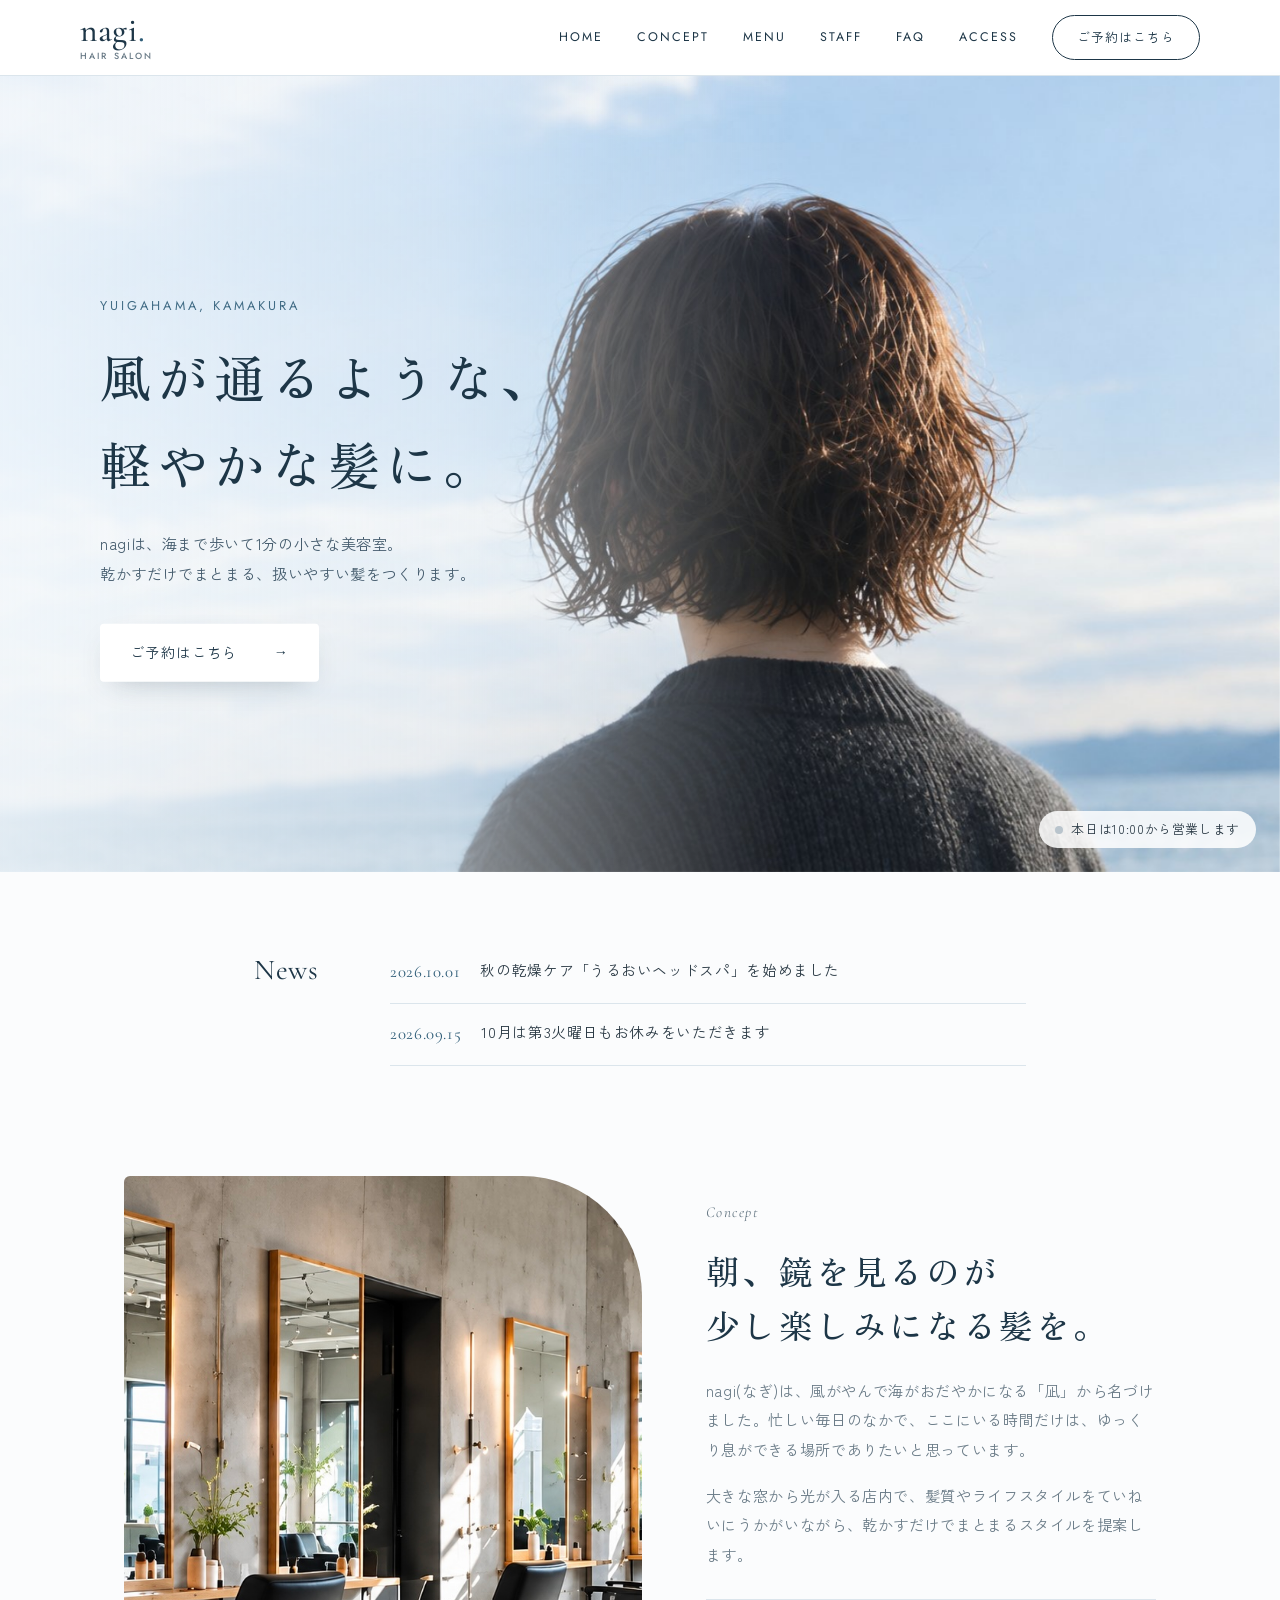
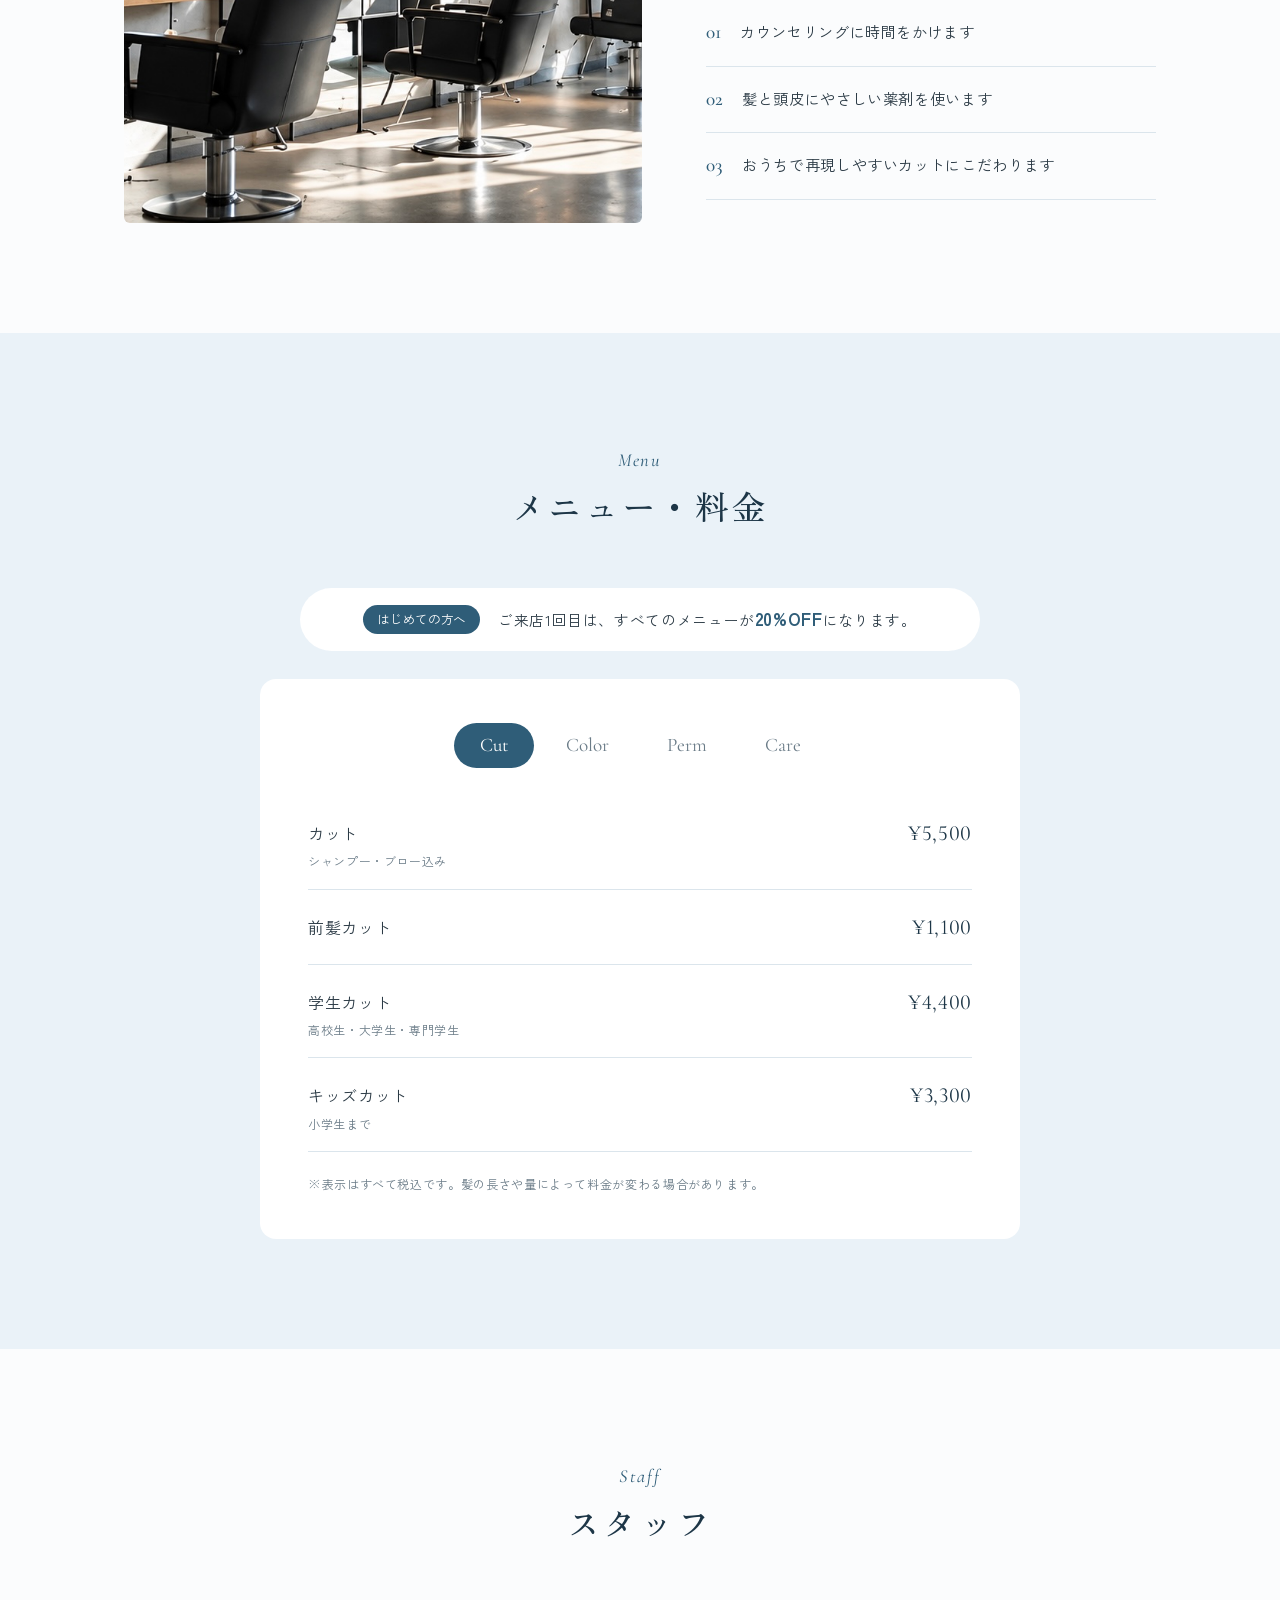
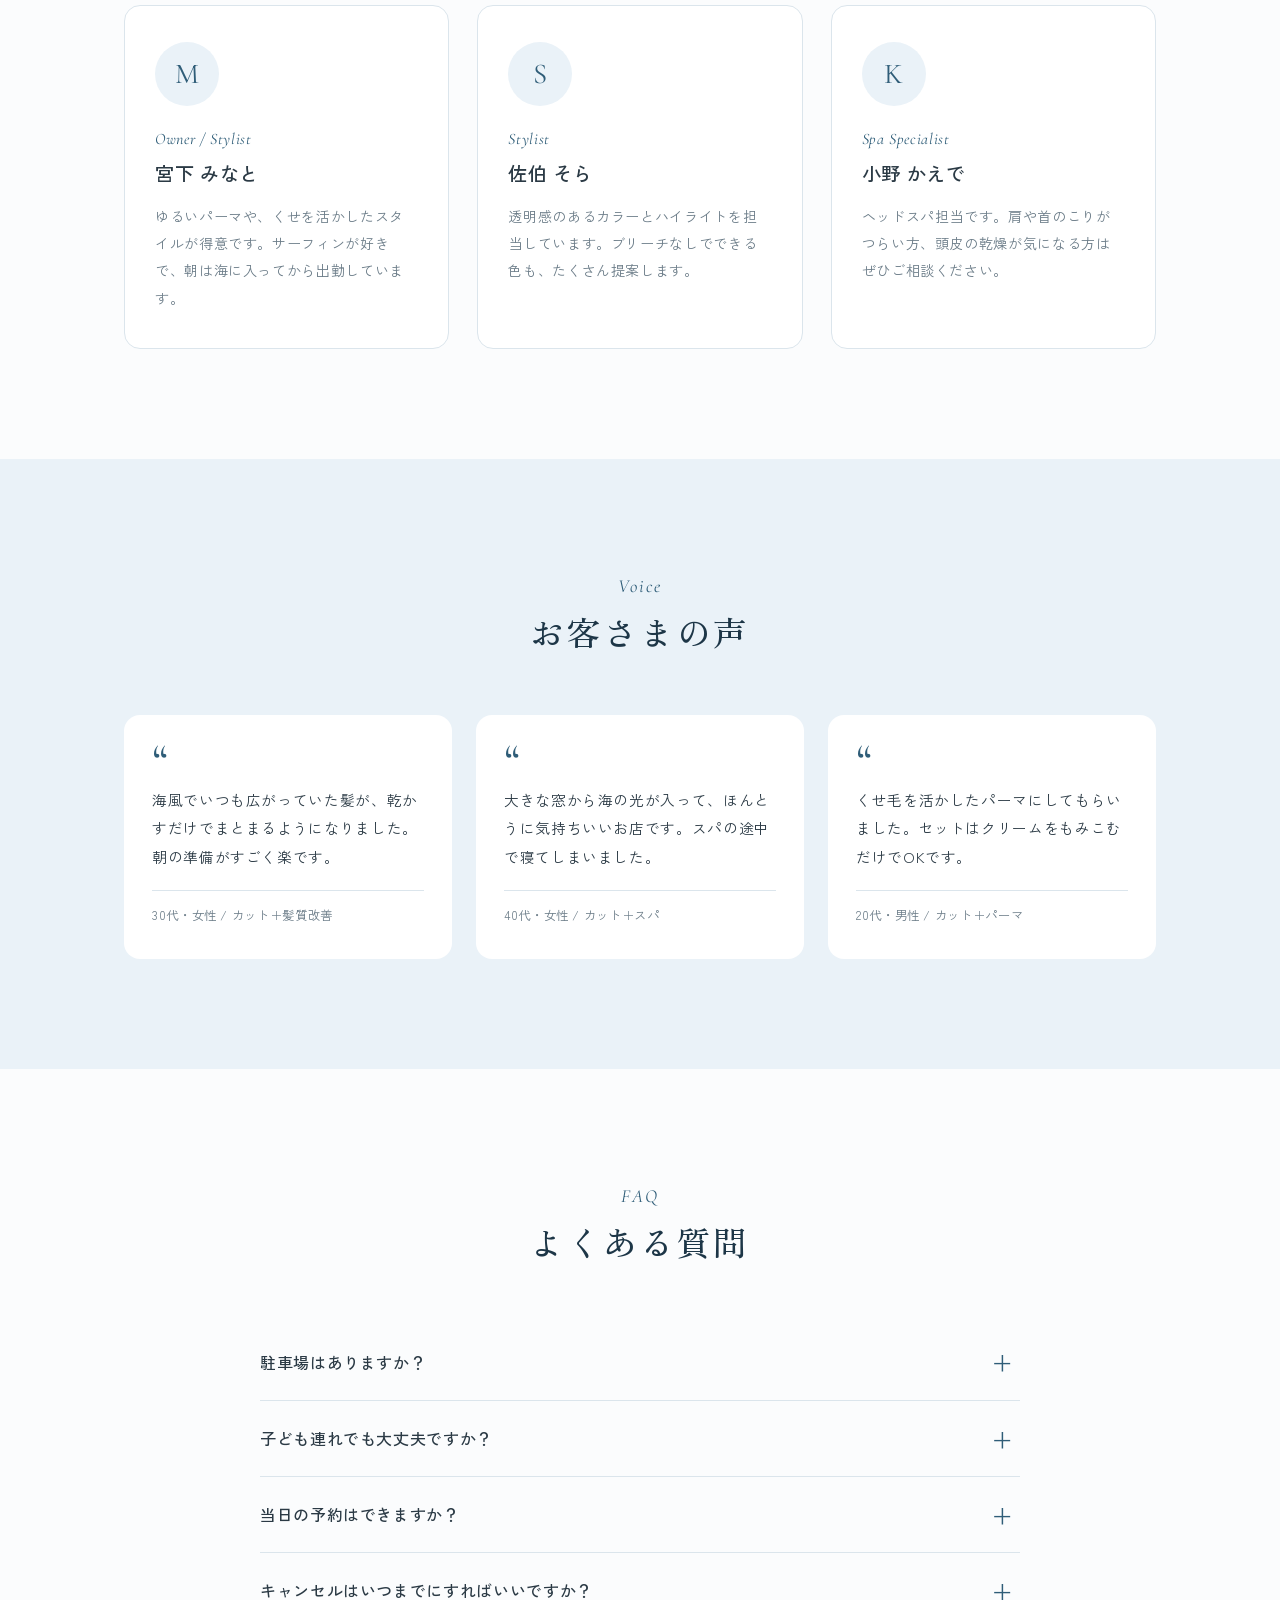
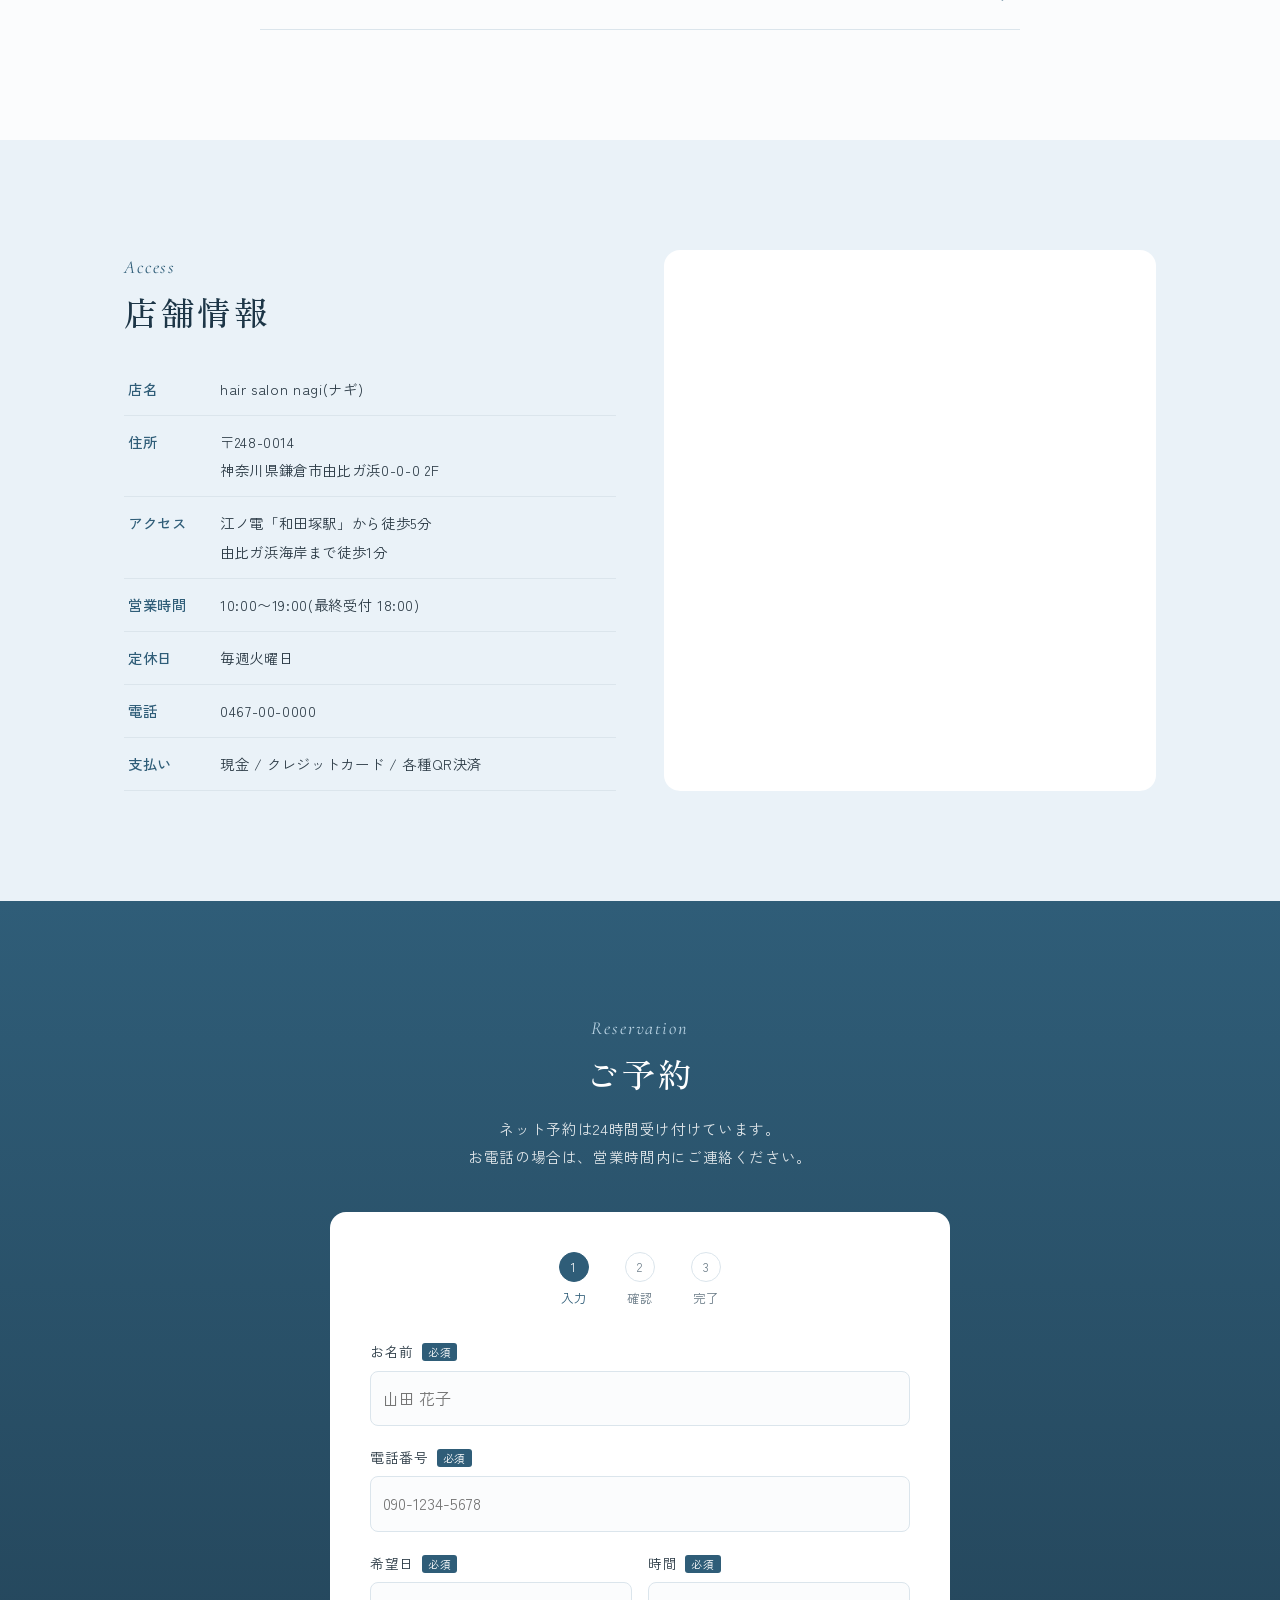
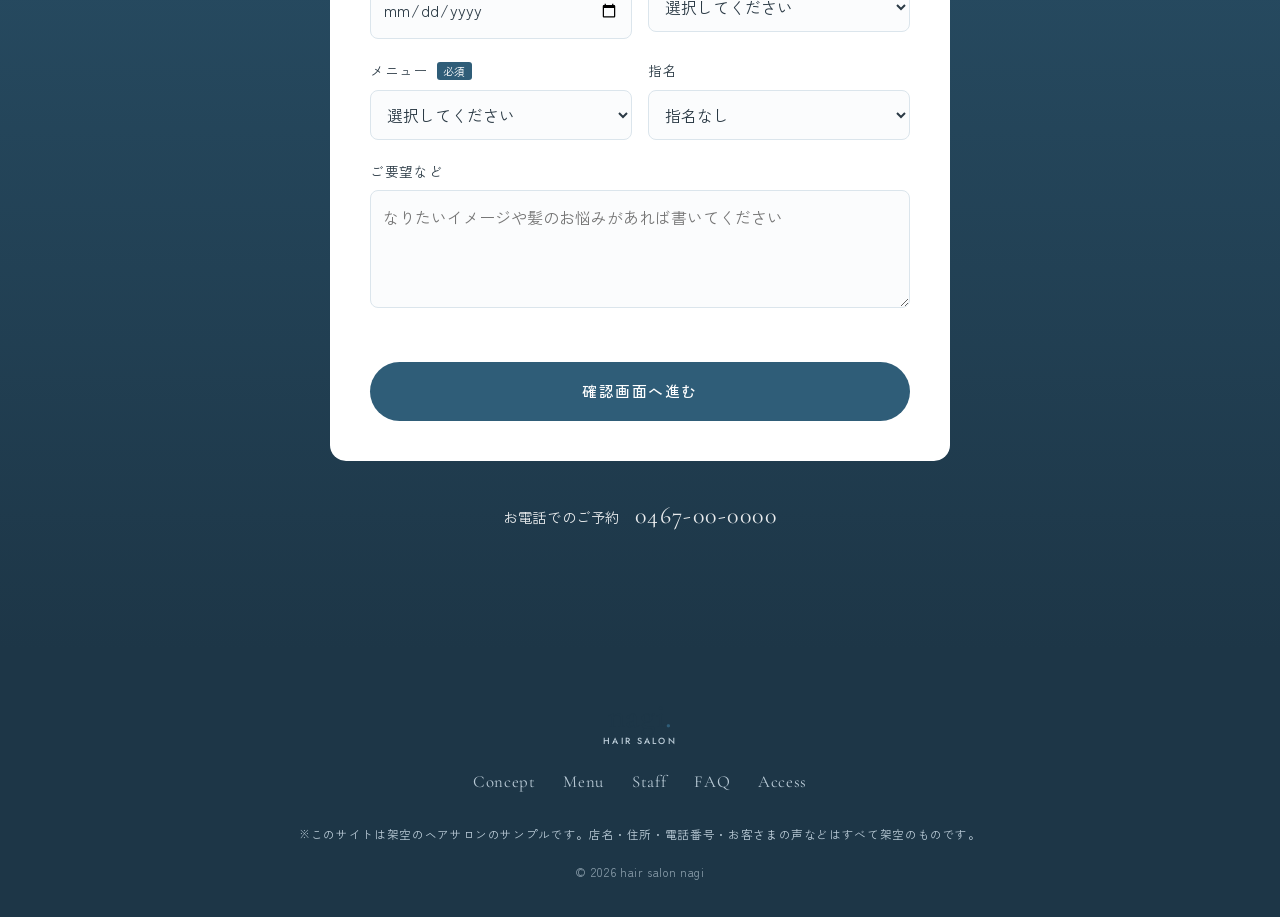
==== commit 50d3d801: "nagi: white header and bright hero with mincho heading Co-Authored-By: Claude Opus 5.5 <noreply@anth" ====
--- a/index.html
+++ b/index.html
@@ -9,24 +9,25 @@
   <link rel="icon" href="data:image/svg+xml,%3Csvg xmlns='http://www.w3.org/2000/svg' viewBox='0 0 64 64'%3E%3Crect width='64' height='64' rx='14' fill='%232f5d78'/%3E%3Cpath d='M12 38c7-6 13-6 20 0s13 6 20 0' fill='none' stroke='%23fff' stroke-width='4' stroke-linecap='round'/%3E%3C/svg%3E">
   <link rel="preconnect" href="https://fonts.googleapis.com">
   <link rel="preconnect" href="https://fonts.gstatic.com" crossorigin>
-  <link href="https://fonts.googleapis.com/css2?family=Cormorant+Garamond:ital,wght@0,400;0,500;1,400&family=Zen+Kaku+Gothic+New:wght@400;500;700&display=swap" rel="stylesheet">
+  <link href="https://fonts.googleapis.com/css2?family=Cormorant+Garamond:ital,wght@0,400;0,500;1,400&family=Jost:wght@400;500&family=Zen+Kaku+Gothic+New:wght@400;500;700&family=Zen+Old+Mincho:wght@500;600&display=swap" rel="stylesheet">
   <link rel="stylesheet" href="style.css">
 </head>
 <body>
 
   <header class="header" id="header">
     <div class="header__inner">
-      <a href="#top" class="logo">nagi<span>hair salon</span></a>
+      <a href="#top" class="logo">nagi<span class="logo__dot">.</span><span class="logo__sub">HAIR SALON</span></a>
       <button class="nav-toggle" aria-label="メニューを開く" aria-expanded="false">
         <span></span><span></span>
       </button>
       <nav class="nav">
+        <a href="#top">Home</a>
         <a href="#concept">Concept</a>
         <a href="#menu">Menu</a>
         <a href="#staff">Staff</a>
         <a href="#faq">FAQ</a>
         <a href="#access">Access</a>
-        <a href="#reserve" class="nav__btn">ご予約</a>
+        <a href="#reserve" class="nav__btn">ご予約はこちら</a>
       </nav>
     </div>
   </header>
@@ -38,8 +39,8 @@
       <div class="hero__text">
         <p class="hero__en">Yuigahama, Kamakura</p>
         <h1>風が通るような、<br>軽やかな髪に。</h1>
-        <p class="hero__lead">海まで歩いて1分。<br>波の音が聞こえる小さな美容室です。</p>
-        <a href="#reserve" class="btn">ご予約はこちら</a>
+        <p class="hero__lead">nagiは、海まで歩いて1分の小さな美容室。<br>乾かすだけでまとまる、扱いやすい髪をつくります。</p>
+        <a href="#reserve" class="hero__btn">ご予約はこちら<span>→</span></a>
       </div>
       <p class="hero__status"><span class="status-dot" id="status-dot"></span><span id="status-text">営業時間を確認中…</span></p>
     </section>
@@ -299,7 +300,7 @@
   </main>
 
   <footer class="footer">
-    <p class="logo logo--light">nagi<span>hair salon</span></p>
+    <p class="logo logo--light">nagi<span class="logo__dot">.</span><span class="logo__sub">HAIR SALON</span></p>
     <nav class="footer__nav">
       <a href="#concept">Concept</a><a href="#menu">Menu</a><a href="#staff">Staff</a><a href="#faq">FAQ</a><a href="#access">Access</a>
     </nav>
--- a/style.css
+++ b/style.css
@@ -22,7 +22,7 @@
 
 html {
   scroll-behavior: smooth;
-  scroll-padding-top: 72px;
+  scroll-padding-top: 84px;
 }
 
 body {
@@ -1075,3 +1075,191 @@
     transition-duration: 0.01ms !important;
   }
 }
+
+/* ===== 白いヘッダー＋明るいヒーロー(リデザイン) ===== */
+:root {
+  --mincho: "Zen Old Mincho", serif;
+  --nav: "Jost", sans-serif;
+}
+
+.header,
+.header.is-scrolled {
+  background: rgba(255, 255, 255, 0.96);
+  backdrop-filter: blur(8px);
+  box-shadow: 0 1px 0 var(--line);
+}
+
+.header__inner {
+  padding: 14px 40px;
+}
+
+.logo,
+.header.is-scrolled .logo {
+  font-family: var(--en);
+  font-size: 2.1rem;
+  font-weight: 500;
+  color: var(--deep);
+  letter-spacing: 0.02em;
+}
+
+.logo__dot {
+  display: inline !important;
+  font-size: inherit !important;
+  font-style: normal !important;
+  letter-spacing: 0 !important;
+  color: var(--sea);
+}
+
+.logo .logo__sub {
+  display: block;
+  font-family: var(--nav);
+  font-style: normal;
+  font-size: 0.56rem;
+  letter-spacing: 0.24em;
+  margin-top: 4px;
+  color: var(--sub);
+}
+
+.logo--light .logo__sub {
+  color: #b9cad6;
+}
+
+.nav,
+.header.is-scrolled .nav {
+  font-family: var(--nav);
+  font-size: 0.78rem;
+  letter-spacing: 0.16em;
+  text-transform: uppercase;
+  color: var(--deep);
+  gap: 34px;
+}
+
+.nav__btn,
+.header.is-scrolled .nav__btn {
+  font-family: var(--ja);
+  text-transform: none;
+  letter-spacing: 0.08em;
+  font-size: 0.8rem;
+  padding: 9px 24px;
+  background: transparent;
+  color: var(--deep);
+  border: 1px solid var(--deep);
+}
+
+.nav__btn:hover {
+  background: var(--deep);
+  color: var(--white);
+}
+
+.nav-toggle span {
+  background: var(--deep);
+}
+
+.hero {
+  margin-top: 72px;
+  height: min(calc(100svh - 72px), 800px);
+  color: var(--deep);
+}
+
+.hero::after {
+  background: linear-gradient(90deg, rgba(246, 250, 253, 0.82) 0%, rgba(246, 250, 253, 0.55) 34%, rgba(246, 250, 253, 0) 62%);
+}
+
+.hero__text {
+  bottom: auto;
+  top: 50%;
+  transform: translateY(-46%);
+}
+
+.hero__en {
+  font-family: var(--nav);
+  font-style: normal;
+  font-size: 0.8rem;
+  letter-spacing: 0.24em;
+  text-transform: uppercase;
+  color: var(--sea);
+}
+
+.hero h1 {
+  font-family: var(--mincho);
+  font-weight: 500;
+  font-size: clamp(2rem, 4.4vw, 3.2rem);
+  line-height: 1.7;
+  letter-spacing: 0.12em;
+  text-shadow: none;
+  margin: 14px 0 22px;
+}
+
+.hero__lead {
+  font-size: 0.95rem;
+  color: #3c5466;
+  margin-bottom: 36px;
+}
+
+.hero__btn {
+  display: inline-flex;
+  align-items: center;
+  gap: 36px;
+  background: var(--white);
+  color: var(--deep);
+  padding: 15px 30px;
+  border-radius: 4px;
+  font-size: 0.88rem;
+  letter-spacing: 0.1em;
+  box-shadow: 0 10px 30px -14px rgba(29, 54, 71, 0.35);
+  transition: gap 0.3s, background 0.3s;
+}
+
+.hero__btn span {
+  font-family: var(--nav);
+  transition: transform 0.3s;
+}
+
+.hero__btn:hover {
+  background: var(--sky);
+}
+
+.hero__btn:hover span {
+  transform: translateX(4px);
+}
+
+.title {
+  font-family: var(--mincho);
+  font-weight: 500;
+}
+
+@media (max-width: 820px) {
+  .header__inner {
+    padding: 12px 20px;
+  }
+
+  .hero {
+    margin-top: 64px;
+    height: calc(92svh - 64px);
+  }
+
+  .hero::after {
+    background: linear-gradient(180deg, rgba(246, 250, 253, 0) 30%, rgba(246, 250, 253, 0.78) 62%, rgba(246, 250, 253, 0.92) 100%);
+  }
+
+  .hero__text {
+    top: auto;
+    bottom: 70px;
+    transform: none;
+  }
+
+  .hero h1 {
+    font-size: 1.85rem;
+    margin: 8px 0 14px;
+  }
+
+  .hero__lead {
+    font-size: 0.85rem;
+    margin-bottom: 24px;
+  }
+
+  .nav,
+  .header.is-scrolled .nav {
+    font-size: 1.1rem;
+  }
+}
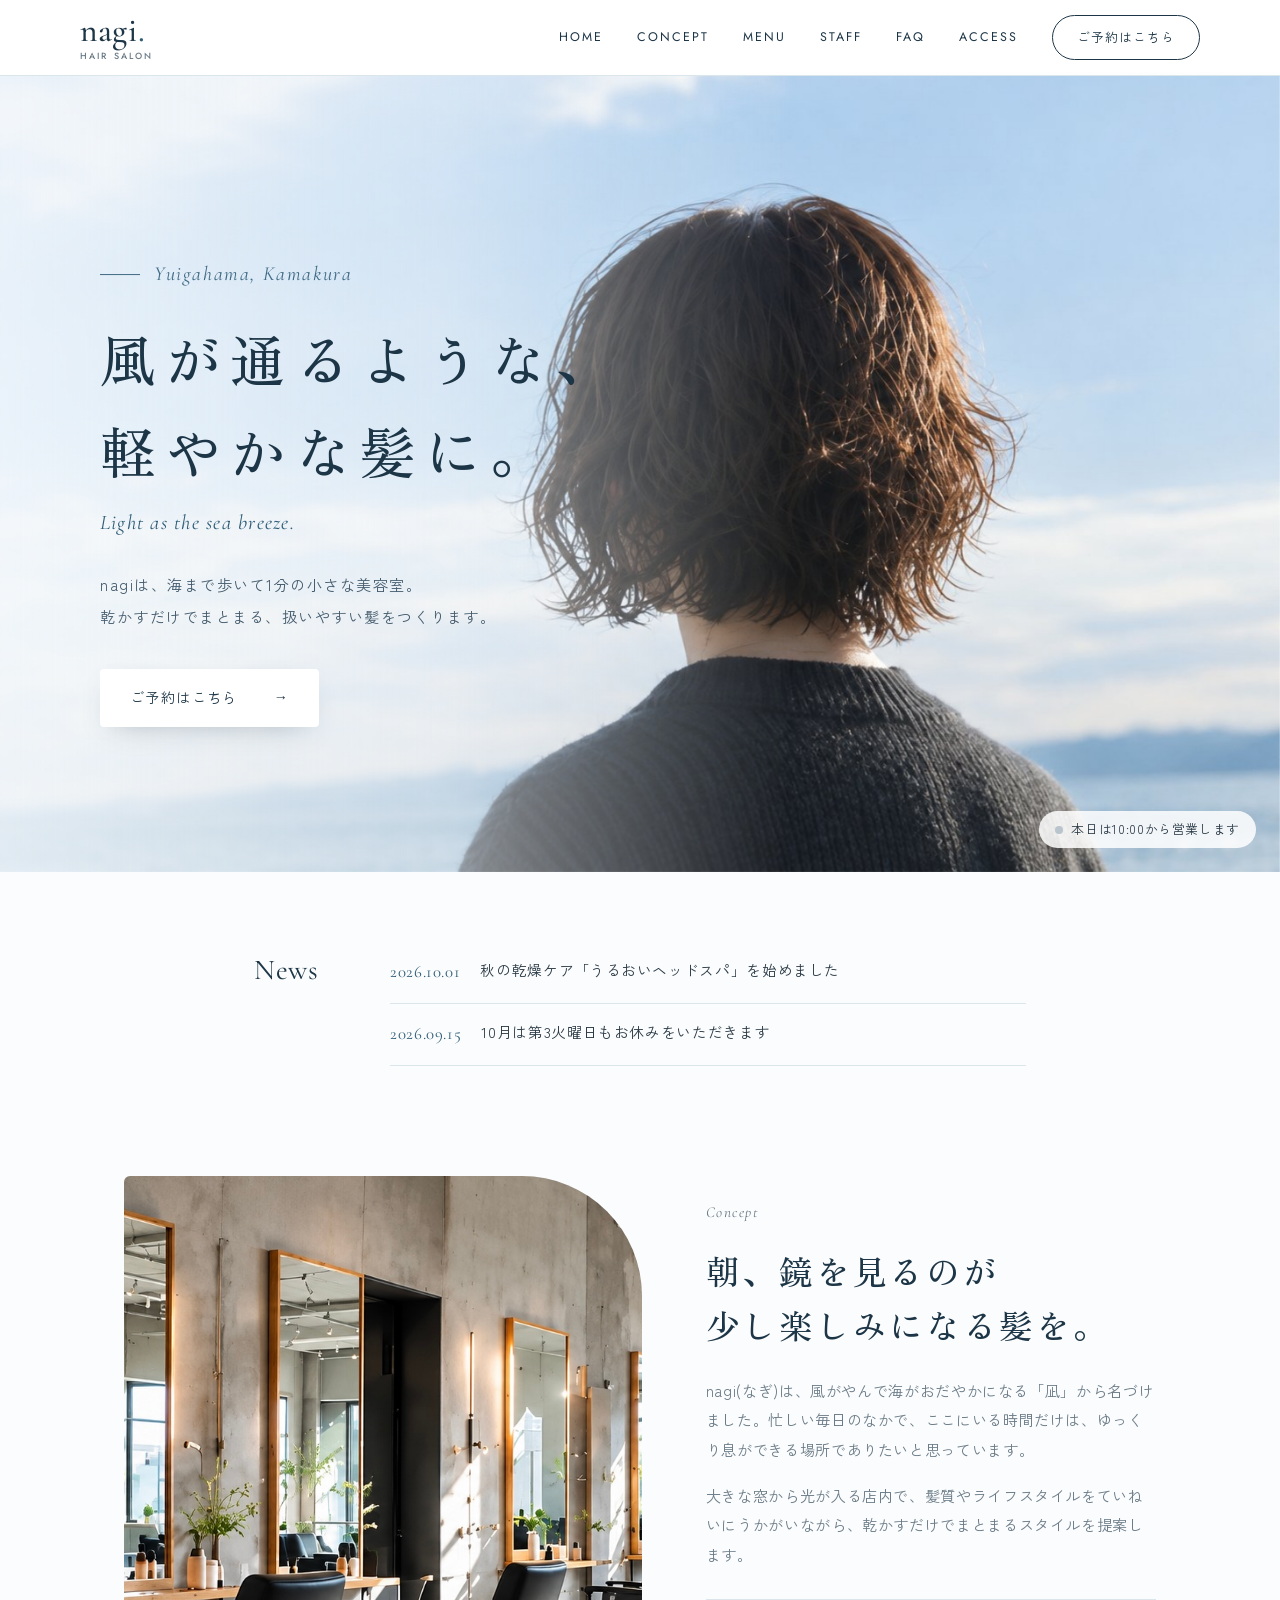
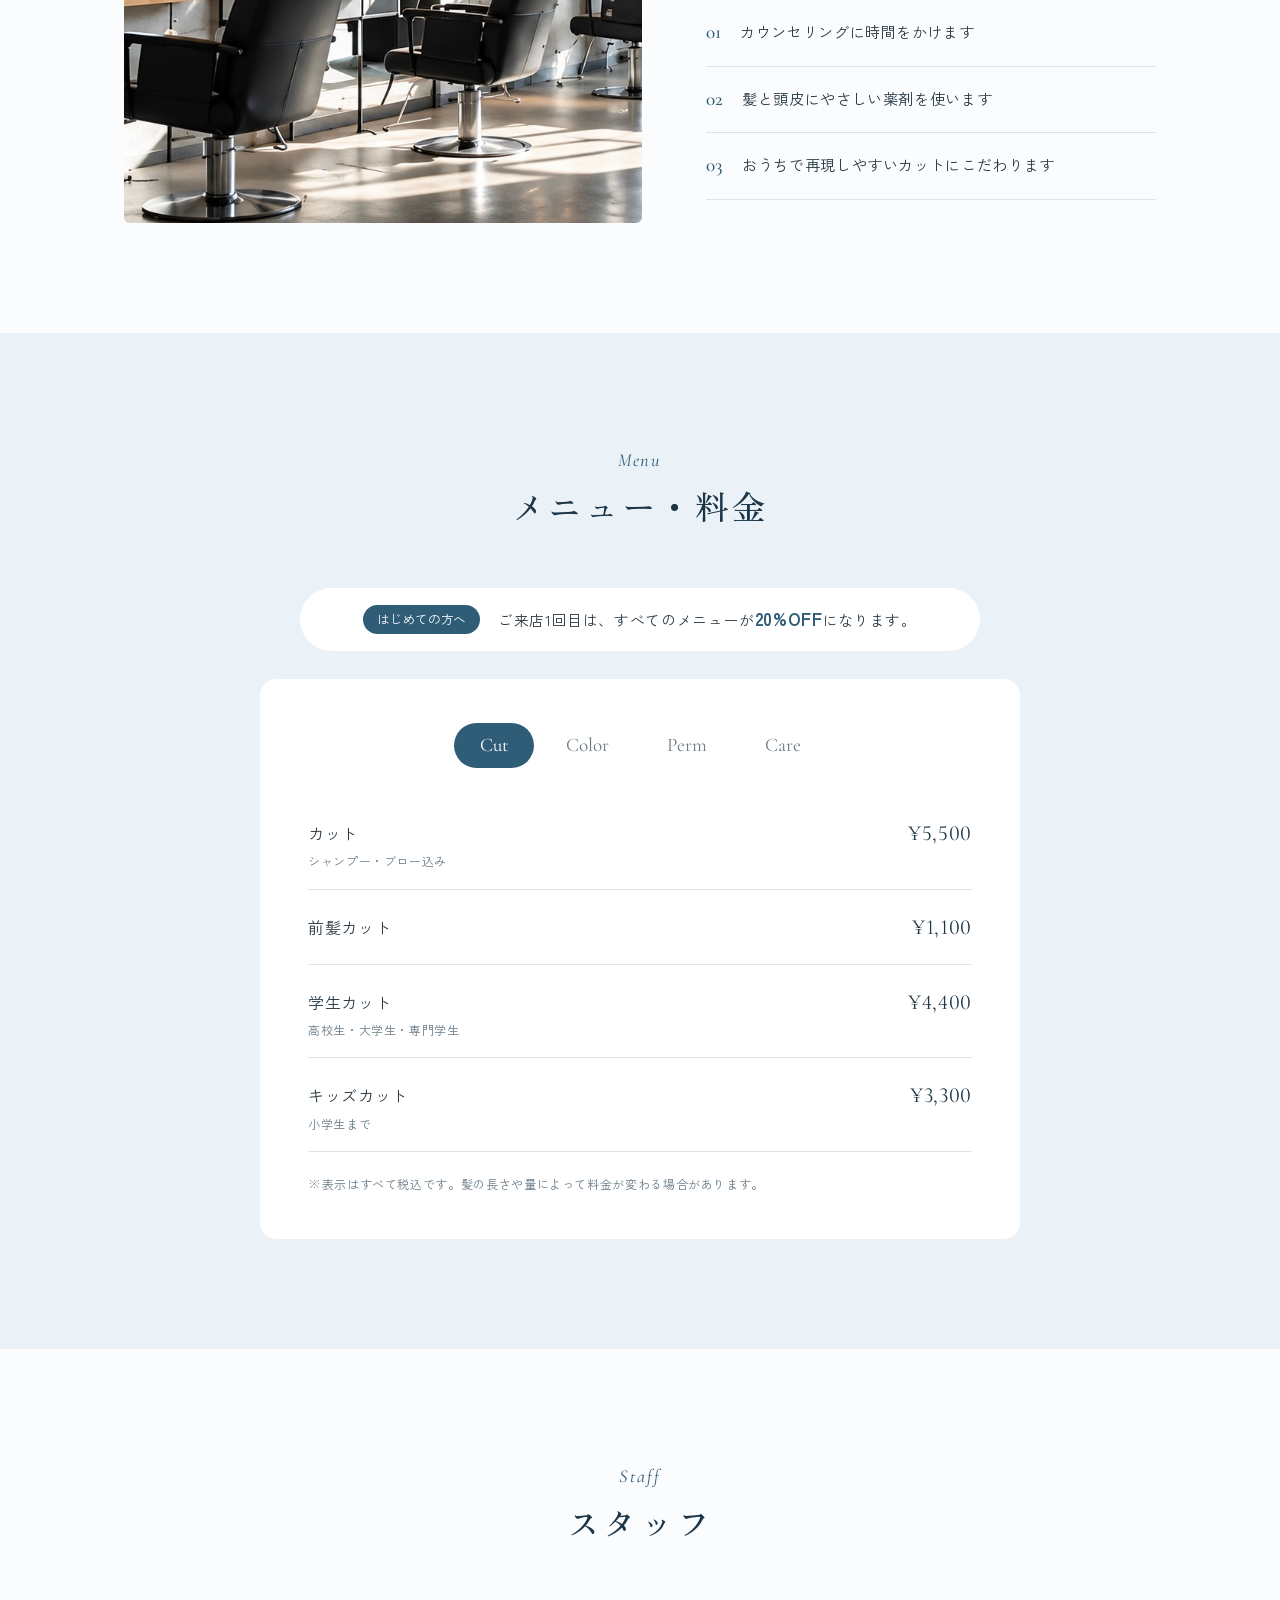
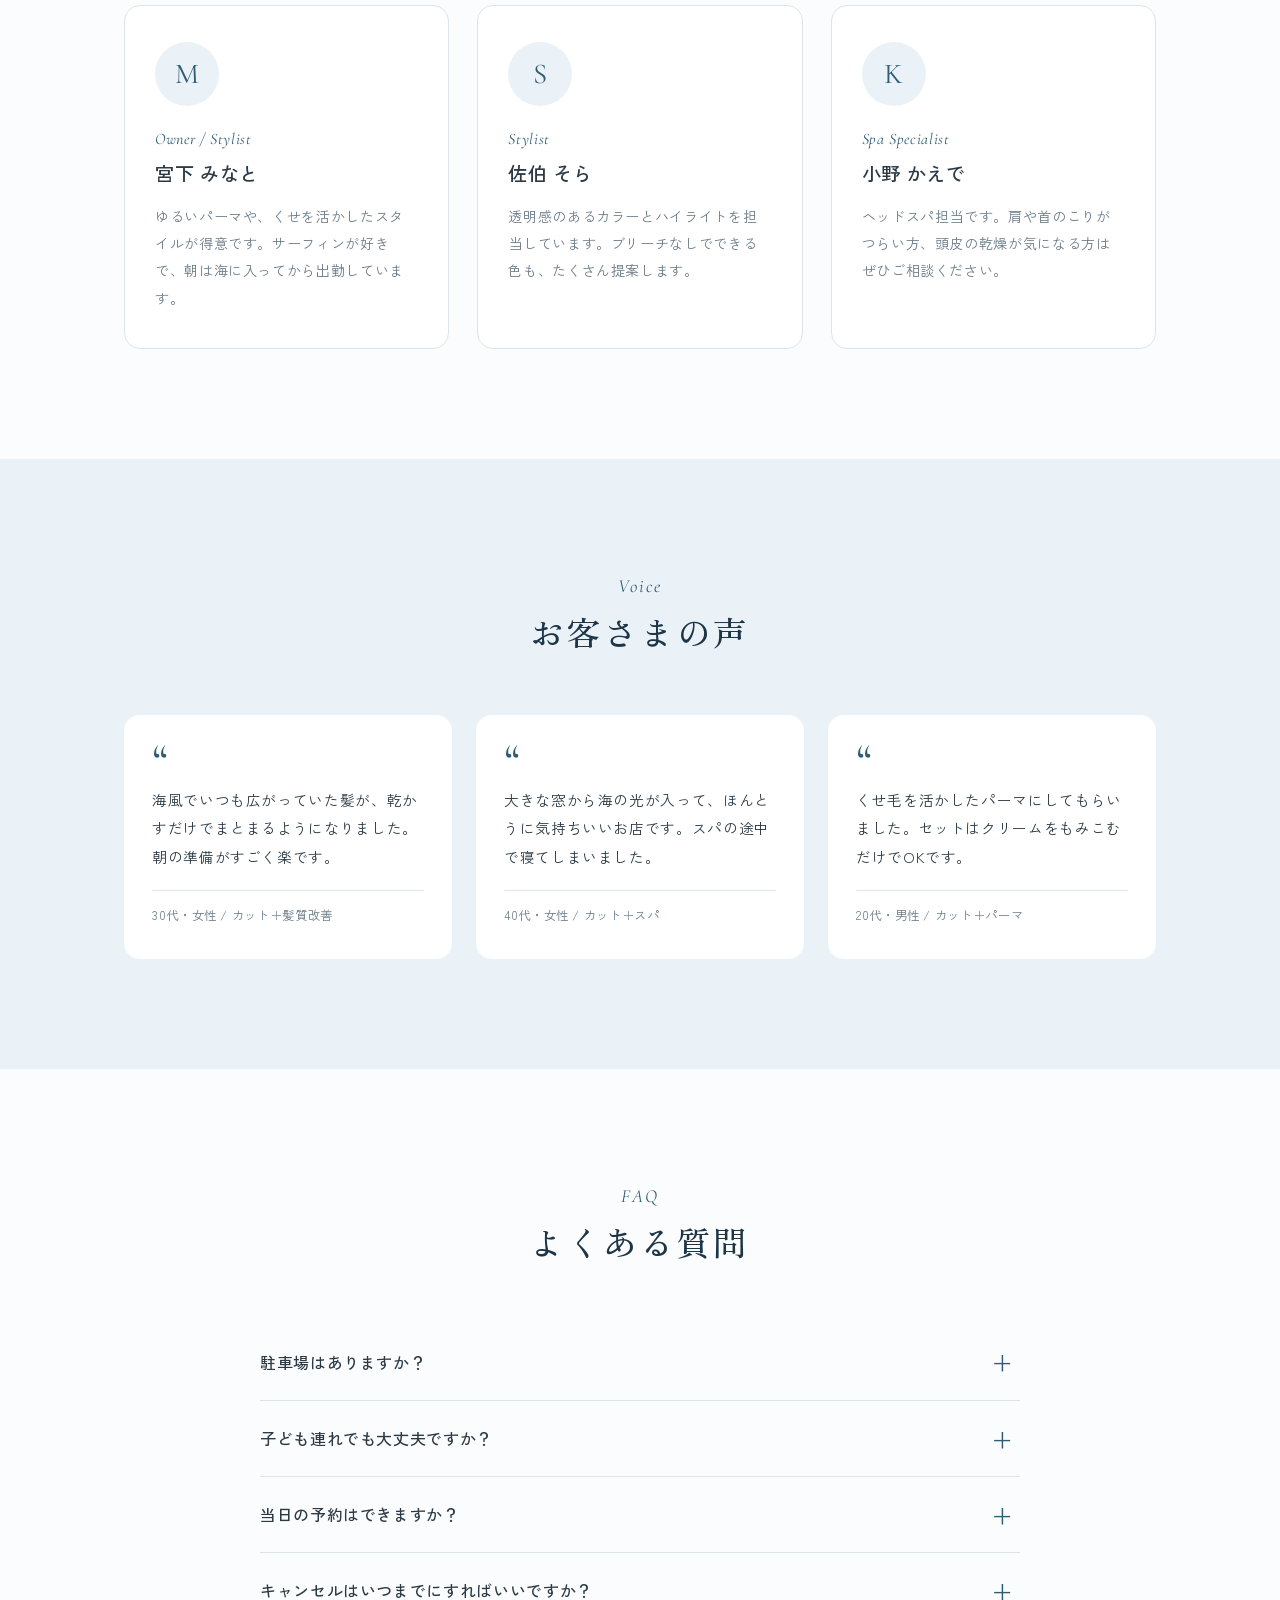
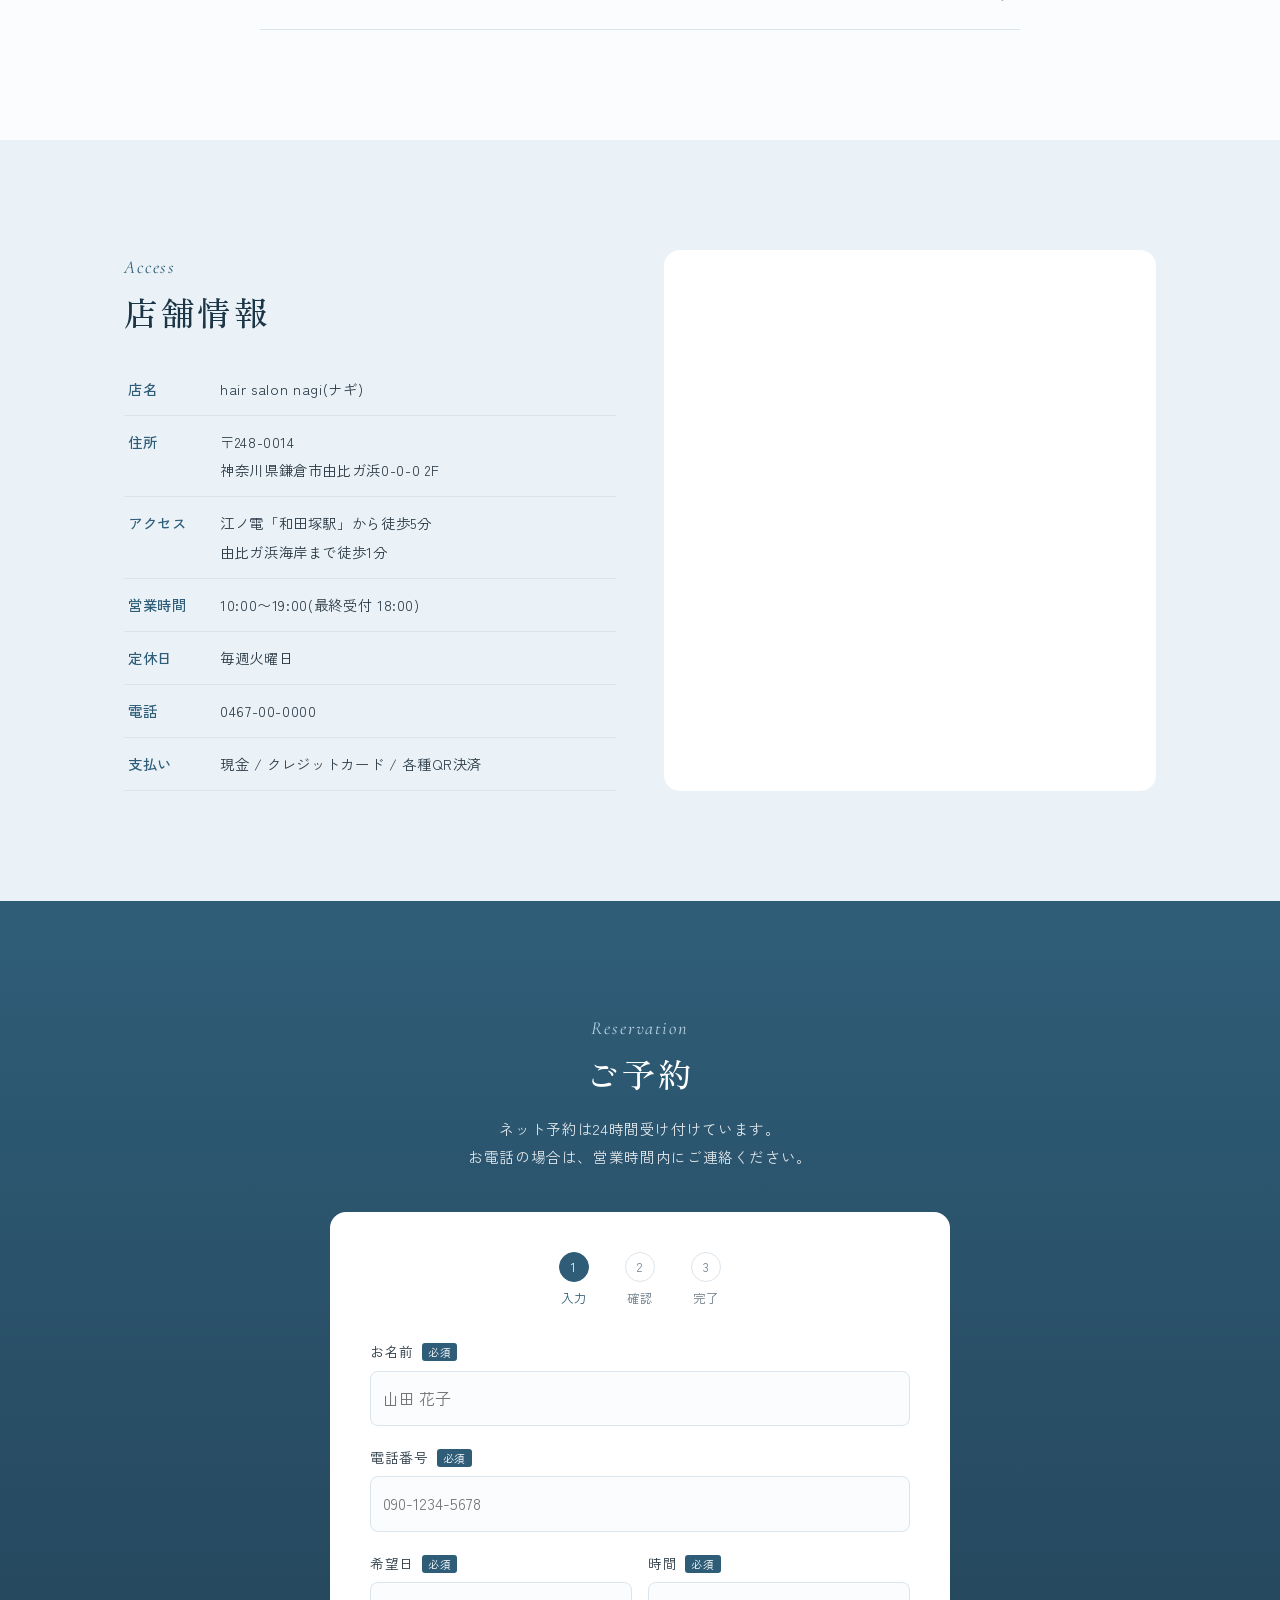
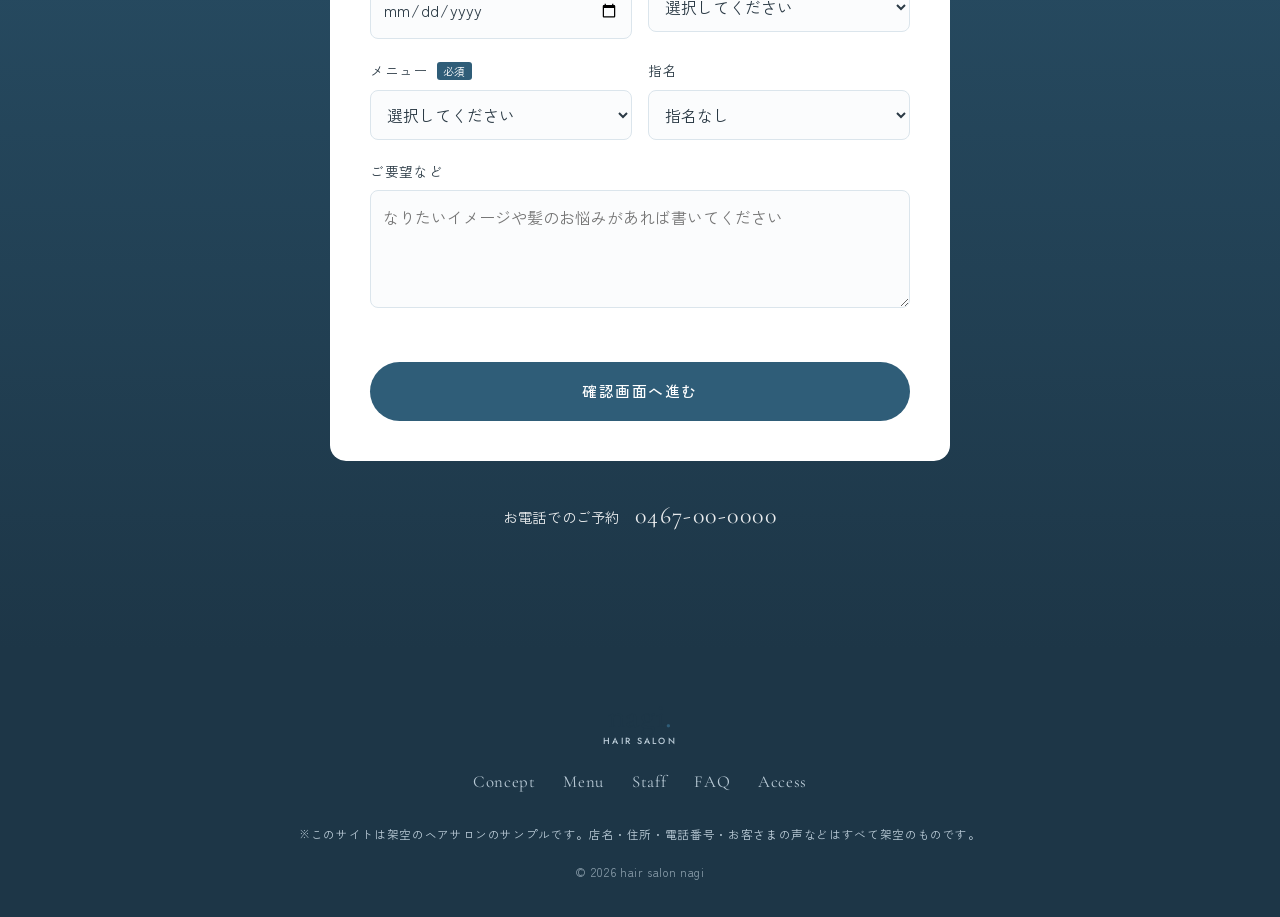
==== commit 0489e894: "nagi: bundle fonts locally and refine hero typography Co-Authored-By: Claude Opus 5.5 <noreply@anthr" ====
--- a/index.html
+++ b/index.html
@@ -10,6 +10,7 @@
   <link rel="preconnect" href="https://fonts.googleapis.com">
   <link rel="preconnect" href="https://fonts.gstatic.com" crossorigin>
   <link href="https://fonts.googleapis.com/css2?family=Cormorant+Garamond:ital,wght@0,400;0,500;1,400&family=Jost:wght@400;500&family=Zen+Kaku+Gothic+New:wght@400;500;700&family=Zen+Old+Mincho:wght@500;600&display=swap" rel="stylesheet">
+  <link rel="stylesheet" href="fonts/fonts.css">
   <link rel="stylesheet" href="style.css">
 </head>
 <body>
@@ -39,6 +40,7 @@
       <div class="hero__text">
         <p class="hero__en">Yuigahama, Kamakura</p>
         <h1>風が通るような、<br>軽やかな髪に。</h1>
+        <p class="hero__sub">Light as the sea breeze.</p>
         <p class="hero__lead">nagiは、海まで歩いて1分の小さな美容室。<br>乾かすだけでまとまる、扱いやすい髪をつくります。</p>
         <a href="#reserve" class="hero__btn">ご予約はこちら<span>→</span></a>
       </div>
--- a/fonts/fonts.css
+++ b/fonts/fonts.css
@@ -0,0 +1,1419 @@
+/* zen-old-mincho-[2]-500-normal */
+@font-face {
+  font-family: 'Zen Old Mincho';
+  font-style: normal;
+  font-display: swap;
+  font-weight: 500;
+  src: url(./files/zen-old-mincho-2-500-normal.woff2) format("woff2");
+  unicode-range: U+ffd7,U+ffda-ffdc,U+ffe0-ffe2,U+ffe4,U+ffe6,U+ffe8-ffee,U+1f100-1f10c,U+1f110-1f16c,U+1f170-1f1ac,U+1f200-1f202,U+1f210-1f234;
+}
+
+/* zen-old-mincho-[3]-500-normal */
+@font-face {
+  font-family: 'Zen Old Mincho';
+  font-style: normal;
+  font-display: swap;
+  font-weight: 500;
+  src: url(./files/zen-old-mincho-3-500-normal.woff2) format("woff2");
+  unicode-range: U+fa10,U+fa12-fa6d,U+fb00-fb04,U+fe10-fe19,U+fe30-fe42,U+fe44-fe52,U+fe54-fe66,U+fe68-fe6b,U+ff02,U+ff04,U+ff07,U+ff51,U+ff5b,U+ff5d,U+ff5f-ff60,U+ff66,U+ff69,U+ff87,U+ffa1-ffbe,U+ffc2-ffc7,U+ffca-ffcf,U+ffd2-ffd6;
+}
+
+/* zen-old-mincho-[4]-500-normal */
+@font-face {
+  font-family: 'Zen Old Mincho';
+  font-style: normal;
+  font-display: swap;
+  font-weight: 500;
+  src: url(./files/zen-old-mincho-4-500-normal.woff2) format("woff2");
+  unicode-range: U+f92d-f959,U+f95b-f9f2,U+f9f4-fa0b,U+fa0e-fa0f;
+}
+
+/* zen-old-mincho-[5]-500-normal */
+@font-face {
+  font-family: 'Zen Old Mincho';
+  font-style: normal;
+  font-display: swap;
+  font-weight: 500;
+  src: url(./files/zen-old-mincho-5-500-normal.woff2) format("woff2");
+  unicode-range: U+9e8b-9e8c,U+9e8e-9e8f,U+9e91-9e92,U+9e95-9e96,U+9e98,U+9e9b,U+9e9d-9e9e,U+9ea4-9ea5,U+9ea8-9eaa,U+9eac-9eb0,U+9eb3-9eb5,U+9eb8,U+9ebc-9ebf,U+9ec3,U+9ec6,U+9ec8,U+9ecb-9ecd,U+9ecf-9ed1,U+9ed4-9ed5,U+9ed8,U+9edb-9ee0,U+9ee4-9ee5,U+9ee7-9ee8,U+9eec-9ef2,U+9ef4-9ef9,U+9efb-9eff,U+9f02-9f03,U+9f07-9f09,U+9f0e-9f12,U+9f14-9f17,U+9f19-9f1b,U+9f1f-9f22,U+9f26,U+9f2a-9f2c,U+9f2f,U+9f31-9f32,U+9f34,U+9f37,U+9f39-9f3a,U+9f3c-9f3f,U+9f41,U+9f43-9f47,U+9f4a,U+9f4e-9f50,U+9f52-9f58,U+9f5a,U+9f5d-9f61,U+9f63,U+9f66-9f6a,U+9f6c-9f73,U+9f75-9f77,U+9f7a,U+9f7d,U+9f7f,U+9f8f-9f92,U+9f94-9f97,U+9f99,U+9f9c-9fa3,U+9fa5,U+9fb4,U+9fbc-9fc2,U+9fc4,U+9fc6,U+9fcc,U+f900-f92c;
+}
+
+/* zen-old-mincho-[6]-500-normal */
+@font-face {
+  font-family: 'Zen Old Mincho';
+  font-style: normal;
+  font-display: swap;
+  font-weight: 500;
+  src: url(./files/zen-old-mincho-6-500-normal.woff2) format("woff2");
+  unicode-range: U+9c3e,U+9c41,U+9c43-9c4a,U+9c4e-9c50,U+9c52-9c54,U+9c56,U+9c58,U+9c5a-9c61,U+9c63,U+9c65,U+9c67-9c6b,U+9c6d-9c6e,U+9c70,U+9c72,U+9c75-9c78,U+9c7a-9c7c,U+9ce6-9ce7,U+9ceb-9cec,U+9cf0,U+9cf2,U+9cf6-9cf7,U+9cf9,U+9d02-9d03,U+9d06-9d09,U+9d0b,U+9d0e,U+9d11-9d12,U+9d15,U+9d17-9d18,U+9d1b-9d1f,U+9d23,U+9d26,U+9d2a-9d2c,U+9d2f-9d30,U+9d32-9d34,U+9d3a,U+9d3c-9d3f,U+9d41-9d48,U+9d4a,U+9d50-9d54,U+9d59,U+9d5d-9d65,U+9d69-9d6c,U+9d6f-9d70,U+9d72-9d73,U+9d76-9d77,U+9d7a-9d7c,U+9d7e,U+9d83-9d84,U+9d86-9d87,U+9d89-9d8a,U+9d8d-9d8e,U+9d92-9d93,U+9d95-9d9a,U+9da1,U+9da4,U+9da9-9dac,U+9dae,U+9db1-9db2,U+9db5,U+9db8-9dbd,U+9dbf-9dc4,U+9dc6-9dc7,U+9dc9-9dca,U+9dcf,U+9dd3-9dd7,U+9dd9-9dda,U+9dde-9de0,U+9de3,U+9de5-9de7,U+9de9,U+9deb,U+9ded-9df0,U+9df3-9df4,U+9df8,U+9dfd-9dfe,U+9e02,U+9e07,U+9e0a,U+9e0d-9e0e,U+9e10-9e12,U+9e15-9e16,U+9e19-9e1f,U+9e75,U+9e79-9e7d,U+9e80-9e85,U+9e87-9e88;
+}
+
+/* zen-old-mincho-[7]-500-normal */
+@font-face {
+  font-family: 'Zen Old Mincho';
+  font-style: normal;
+  font-display: swap;
+  font-weight: 500;
+  src: url(./files/zen-old-mincho-7-500-normal.woff2) format("woff2");
+  unicode-range: U+9ae5-9ae7,U+9ae9,U+9aeb-9aec,U+9aee-9aef,U+9af1-9af5,U+9af7,U+9af9-9afb,U+9afd,U+9aff-9b06,U+9b08-9b09,U+9b0b-9b0e,U+9b10,U+9b12,U+9b16,U+9b18-9b1d,U+9b1f-9b20,U+9b22-9b23,U+9b25-9b2f,U+9b32-9b35,U+9b37,U+9b39-9b3b,U+9b3d,U+9b43-9b44,U+9b48,U+9b4b-9b4f,U+9b51,U+9b55-9b58,U+9b5b,U+9b5e,U+9b61,U+9b63,U+9b65-9b66,U+9b68,U+9b6a-9b6f,U+9b72-9b79,U+9b7f-9b80,U+9b83-9b87,U+9b89-9b8b,U+9b8d,U+9b8f-9b94,U+9b96-9b97,U+9b9a,U+9b9d-9ba0,U+9ba6-9ba7,U+9ba9-9baa,U+9bac,U+9bb0-9bb2,U+9bb4,U+9bb7-9bb9,U+9bbb-9bbc,U+9bbe-9bc1,U+9bc6-9bc8,U+9bca,U+9bce-9bd2,U+9bd4,U+9bd7-9bd8,U+9bdd,U+9bdf,U+9be1-9be5,U+9be7,U+9bea-9beb,U+9bee-9bf3,U+9bf5,U+9bf7-9bfa,U+9bfd,U+9bff-9c00,U+9c02,U+9c04,U+9c06,U+9c08-9c0d,U+9c0f-9c16,U+9c18-9c1e,U+9c21-9c2a,U+9c2d-9c32,U+9c35-9c37,U+9c39-9c3a,U+9c3d;
+}
+
+/* zen-old-mincho-[8]-500-normal */
+@font-face {
+  font-family: 'Zen Old Mincho';
+  font-style: normal;
+  font-display: swap;
+  font-weight: 500;
+  src: url(./files/zen-old-mincho-8-500-normal.woff2) format("woff2");
+  unicode-range: U+98eb,U+98ed-98ee,U+98f0-98f1,U+98f3,U+98f6,U+9902,U+9907-9909,U+9911-9912,U+9914-9918,U+991a-9922,U+9924,U+9926-9927,U+992b-992c,U+992e,U+9931-9935,U+9939-993e,U+9940-9942,U+9945-9949,U+994b-994e,U+9950-9952,U+9954-9955,U+9958-9959,U+995b-995c,U+995e-9960,U+9963,U+9997-9998,U+999b,U+999d-999f,U+99a3,U+99a5-99a6,U+99a8,U+99ad-99ae,U+99b0-99b2,U+99b5,U+99b9-99ba,U+99bc-99bd,U+99bf,U+99c1,U+99c3,U+99c8-99c9,U+99d1,U+99d3-99d5,U+99d8-99df,U+99e1-99e2,U+99e7,U+99ea-99ee,U+99f0-99f2,U+99f4-99f5,U+99f8-99f9,U+99fb-99fe,U+9a01-9a05,U+9a08,U+9a0a-9a0c,U+9a0f-9a11,U+9a16,U+9a1a,U+9a1e,U+9a20,U+9a22-9a24,U+9a27,U+9a2b,U+9a2d-9a2e,U+9a31,U+9a33,U+9a35-9a38,U+9a3e,U+9a40-9a45,U+9a47,U+9a4a-9a4e,U+9a51-9a52,U+9a54-9a58,U+9a5b,U+9a5d,U+9a5f,U+9a62,U+9a64-9a65,U+9a69-9a6c,U+9aaa,U+9aac-9ab0,U+9ab2,U+9ab4-9ab7,U+9ab9,U+9abb-9ac1,U+9ac3,U+9ac6,U+9ac8,U+9ace-9ad3,U+9ad5-9ad7,U+9adb-9adc,U+9ade-9ae0,U+9ae2-9ae4;
+}
+
+/* zen-old-mincho-[9]-500-normal */
+@font-face {
+  font-family: 'Zen Old Mincho';
+  font-style: normal;
+  font-display: swap;
+  font-weight: 500;
+  src: url(./files/zen-old-mincho-9-500-normal.woff2) format("woff2");
+  unicode-range: U+971d,U+9721-9724,U+9728,U+972a,U+9730-9731,U+9733,U+9736,U+9738-9739,U+973b,U+973d-973e,U+9741-9744,U+9746-974a,U+974d-974f,U+9751,U+9755,U+9757-9758,U+975a-975c,U+9760-9761,U+9763-9764,U+9766-9768,U+976a-976b,U+976e,U+9771,U+9773,U+9776-977d,U+977f-9781,U+9785-9786,U+9789,U+978b,U+978f-9790,U+9795-9797,U+9799-979a,U+979c,U+979e-97a0,U+97a2-97a3,U+97a6,U+97a8,U+97ab-97ac,U+97ae,U+97b1-97b6,U+97b8-97ba,U+97bc,U+97be-97bf,U+97c1,U+97c3-97ce,U+97d0-97d1,U+97d4,U+97d7-97d9,U+97db-97de,U+97e0-97e1,U+97e4,U+97e6,U+97ed-97ef,U+97f1-97f2,U+97f4-97f8,U+97fa,U+9804,U+9807,U+980a,U+980c-980f,U+9814,U+9816-9817,U+9819-981a,U+981c,U+981e,U+9820-9821,U+9823-9826,U+982b,U+982e-9830,U+9832-9835,U+9837,U+9839,U+983d-983e,U+9844,U+9846-9847,U+984a-984b,U+984f,U+9851-9853,U+9856-9857,U+9859-985b,U+9862-9863,U+9865-9866,U+986a-986c,U+986f-9871,U+9873-9875,U+98aa-98ab,U+98ad-98ae,U+98b0-98b1,U+98b4,U+98b6-98b8,U+98ba-98bc,U+98bf,U+98c2-98c8,U+98cb-98cc,U+98ce,U+98dc,U+98de,U+98e0-98e1,U+98e3,U+98e5-98e7,U+98e9-98ea;
+}
+
+/* zen-old-mincho-[10]-500-normal */
+@font-face {
+  font-family: 'Zen Old Mincho';
+  font-style: normal;
+  font-display: swap;
+  font-weight: 500;
+  src: url(./files/zen-old-mincho-10-500-normal.woff2) format("woff2");
+  unicode-range: U+944a,U+944c,U+9452-9453,U+9455,U+9459-945c,U+945e-9463,U+9468,U+946a-946b,U+946d-9472,U+9475,U+9477,U+947c-947f,U+9481,U+9483-9485,U+9578-9579,U+957e-957f,U+9582,U+9584,U+9586-9588,U+958a,U+958c-958f,U+9592,U+9594,U+9596,U+9598-9599,U+959d-95a1,U+95a4,U+95a6-95a9,U+95ab-95ad,U+95b1,U+95b4,U+95b6,U+95b9-95bf,U+95c3,U+95c6,U+95c8-95cd,U+95d0-95d6,U+95d9-95da,U+95dc-95e2,U+95e4-95e6,U+95e8,U+961d-961e,U+9621-9622,U+9624-9626,U+9628,U+962c,U+962e-962f,U+9631,U+9633-9634,U+9637-963a,U+963c-963d,U+9641-9642,U+964b-964c,U+964f,U+9652,U+9654,U+9656-9658,U+965c-965f,U+9661,U+9666,U+966a,U+966c,U+966e,U+9672,U+9674,U+9677,U+967b-967c,U+967e-967f,U+9681-9684,U+9689,U+968b,U+968d,U+9691,U+9695-9698,U+969a,U+969d,U+969f,U+96a4-96aa,U+96ae-96b4,U+96b6,U+96b8-96bb,U+96bd,U+96c1,U+96c9-96cb,U+96cd-96ce,U+96d2,U+96d5-96d6,U+96d8-96da,U+96dc-96df,U+96e9,U+96ef,U+96f1,U+96f9-96fa,U+9702-9706,U+9708-9709,U+970d-970f,U+9711,U+9713-9714,U+9716,U+9719-971b;
+}
+
+/* zen-old-mincho-[11]-500-normal */
+@font-face {
+  font-family: 'Zen Old Mincho';
+  font-style: normal;
+  font-display: swap;
+  font-weight: 500;
+  src: url(./files/zen-old-mincho-11-500-normal.woff2) format("woff2");
+  unicode-range: U+92bc-92bd,U+92bf-92c3,U+92c5-92c8,U+92cb-92d0,U+92d2-92d3,U+92d5,U+92d7-92d9,U+92dc-92dd,U+92df-92e1,U+92e3-92e5,U+92e7-92ea,U+92ec,U+92ee,U+92f0,U+92f2,U+92f7-92fb,U+92ff-9300,U+9302,U+9304,U+9308,U+930d,U+930f-9311,U+9314-9315,U+9318-931a,U+931c-931f,U+9321-9325,U+9327-932b,U+932e,U+9333-9337,U+933a-933b,U+9344,U+9347-934a,U+934d,U+9350-9352,U+9354-9358,U+935a,U+935c,U+935e,U+9360,U+9364-9365,U+9367,U+9369-936d,U+936f-9371,U+9373-9374,U+9376,U+937a,U+937d-9382,U+9388,U+938a-938b,U+938d,U+938f,U+9392,U+9394-9395,U+9397-9398,U+939a-939b,U+939e,U+93a1,U+93a3-93a4,U+93a6,U+93a8-93a9,U+93ab-93ad,U+93b0,U+93b4-93b6,U+93b9-93bb,U+93c1,U+93c3-93cd,U+93d0-93d1,U+93d3,U+93d6-93d9,U+93dc-93df,U+93e2,U+93e4-93e8,U+93f1,U+93f5,U+93f7-93fb,U+93fd,U+9401-9404,U+9407-9409,U+940d-9410,U+9413-9417,U+9419-941a,U+941f,U+9421,U+942b,U+942e-942f,U+9431-9434,U+9436,U+9438,U+943a-943b,U+943d,U+943f,U+9441,U+9443-9445,U+9448;
+}
+
+/* zen-old-mincho-[12]-500-normal */
+@font-face {
+  font-family: 'Zen Old Mincho';
+  font-style: normal;
+  font-display: swap;
+  font-weight: 500;
+  src: url(./files/zen-old-mincho-12-500-normal.woff2) format("woff2");
+  unicode-range: U+9143,U+9146-914c,U+914f,U+9153,U+9156-915b,U+9161,U+9163-9165,U+9167,U+9169,U+916d,U+9172-9174,U+9179-917b,U+9181-9183,U+9185-9187,U+9189-918b,U+918e,U+9191,U+9193-9195,U+9197-9198,U+919e,U+91a1-91a2,U+91a6,U+91a8,U+91aa-91b6,U+91ba-91bd,U+91bf-91c6,U+91c9,U+91cb,U+91d0,U+91d3-91d4,U+91d6-91d7,U+91d9-91db,U+91de-91df,U+91e1,U+91e4-91e6,U+91e9-91ea,U+91ec-91f1,U+91f5-91f7,U+91f9,U+91fb-91fd,U+91ff-9201,U+9204-9207,U+9209-920a,U+920c,U+920e,U+9210-9218,U+921c-921e,U+9223-9226,U+9228-9229,U+922c,U+922e-9230,U+9233,U+9235-923a,U+923c,U+923e-9240,U+9242-9243,U+9245-924b,U+924d-9251,U+9256-925a,U+925c-925e,U+9260-9261,U+9264-9269,U+926e-9270,U+9275-9279,U+927b-927f,U+9288-928a,U+928d-928e,U+9291-9293,U+9295-9297,U+9299,U+929b-929c,U+929f-92a0,U+92a4-92a5,U+92a7-92a8,U+92ab,U+92af,U+92b2-92b3,U+92b6-92bb;
+}
+
+/* zen-old-mincho-[13]-500-normal */
+@font-face {
+  font-family: 'Zen Old Mincho';
+  font-style: normal;
+  font-display: swap;
+  font-weight: 500;
+  src: url(./files/zen-old-mincho-13-500-normal.woff2) format("woff2");
+  unicode-range: U+8f52-8f55,U+8f57-8f58,U+8f5c-8f5e,U+8f61-8f66,U+8f9c-8f9d,U+8f9f-8fa2,U+8fa4-8fa8,U+8fad-8faf,U+8fb4-8fb8,U+8fbe,U+8fc0-8fc2,U+8fc6,U+8fc8,U+8fca-8fcb,U+8fcd,U+8fd0,U+8fd2-8fd3,U+8fd5,U+8fda,U+8fe0,U+8fe2-8fe5,U+8fe8-8fea,U+8fed-8fef,U+8ff1,U+8ff4-8ff6,U+8ff8-8ffb,U+8ffe,U+9002,U+9004-9005,U+9008,U+900b-900e,U+9011,U+9013,U+9015-9016,U+9018,U+901b,U+901e,U+9021,U+9027-902a,U+902c-902d,U+902f,U+9033-9037,U+9039,U+903c,U+903e-903f,U+9041,U+9043-9044,U+9049,U+904c,U+904f-9052,U+9056,U+9058,U+905b-905e,U+9062,U+9066-9068,U+906c,U+906f-9070,U+9072,U+9074,U+9076,U+9079,U+9080-9083,U+9085,U+9087-9088,U+908b-908c,U+908e-9090,U+9095,U+9097-9099,U+909b,U+90a0-90a2,U+90a5,U+90a8,U+90af-90b6,U+90bd-90be,U+90c3-90c5,U+90c7-90c9,U+90cc,U+90d2,U+90d5,U+90d7-90d9,U+90db-90df,U+90e2,U+90e4-90e5,U+90eb,U+90ef-90f0,U+90f2,U+90f4,U+90f6,U+90fe-9100,U+9102,U+9104-9106,U+9108,U+910d,U+9110,U+9112,U+9114-911a,U+911c,U+911e,U+9120,U+9122-9123,U+9125,U+9127,U+9129,U+912d-9132,U+9134,U+9136-9137,U+9139-913a,U+913c-913d;
+}
+
+/* zen-old-mincho-[14]-500-normal */
+@font-face {
+  font-family: 'Zen Old Mincho';
+  font-style: normal;
+  font-display: swap;
+  font-weight: 500;
+  src: url(./files/zen-old-mincho-14-500-normal.woff2) format("woff2");
+  unicode-range: U+8dc0,U+8dc2,U+8dc5-8dc8,U+8dca-8dcc,U+8dce-8dcf,U+8dd1,U+8dd4-8dd7,U+8dd9-8ddb,U+8ddf,U+8de3-8de5,U+8de7,U+8dea-8dec,U+8df0-8df2,U+8df4,U+8dfc-8dfd,U+8dff,U+8e01,U+8e04-8e06,U+8e08-8e09,U+8e0b-8e0c,U+8e10-8e11,U+8e14,U+8e16,U+8e1d-8e23,U+8e26-8e27,U+8e30-8e31,U+8e33-8e39,U+8e3d,U+8e40-8e42,U+8e44,U+8e47-8e50,U+8e54-8e55,U+8e59,U+8e5b-8e64,U+8e69,U+8e6c-8e6d,U+8e6f-8e72,U+8e75-8e77,U+8e79-8e7c,U+8e81-8e85,U+8e89,U+8e8b,U+8e90-8e95,U+8e98-8e9b,U+8e9d-8e9e,U+8ea1-8ea2,U+8ea7,U+8ea9-8eaa,U+8eac-8eb1,U+8eb3,U+8eb5-8eb6,U+8eba-8ebb,U+8ebe,U+8ec0-8ec1,U+8ec3-8ec8,U+8ecb,U+8ecf,U+8ed1,U+8ed4,U+8edb-8edc,U+8ee3,U+8ee8,U+8eeb,U+8eed-8eee,U+8ef0-8ef1,U+8ef7,U+8ef9-8efc,U+8efe,U+8f00,U+8f02,U+8f05,U+8f07-8f08,U+8f0a,U+8f0f-8f10,U+8f12-8f13,U+8f15-8f19,U+8f1b-8f1c,U+8f1e-8f21,U+8f23,U+8f25-8f28,U+8f2b-8f2f,U+8f33-8f37,U+8f39-8f3b,U+8f3e,U+8f40-8f43,U+8f45-8f47,U+8f49-8f4a,U+8f4c-8f4f,U+8f51;
+}
+
+/* zen-old-mincho-[15]-500-normal */
+@font-face {
+  font-family: 'Zen Old Mincho';
+  font-style: normal;
+  font-display: swap;
+  font-weight: 500;
+  src: url(./files/zen-old-mincho-15-500-normal.woff2) format("woff2");
+  unicode-range: U+8b2d,U+8b30,U+8b37,U+8b3c,U+8b3e,U+8b41-8b46,U+8b48-8b49,U+8b4c-8b4f,U+8b51-8b54,U+8b56,U+8b59,U+8b5b,U+8b5e-8b5f,U+8b63,U+8b69,U+8b6b-8b6d,U+8b6f,U+8b71,U+8b74,U+8b76,U+8b78-8b79,U+8b7c-8b81,U+8b84-8b85,U+8b8a-8b8f,U+8b92-8b96,U+8b99-8b9a,U+8b9c-8ba0,U+8c38-8c3a,U+8c3d-8c3f,U+8c41,U+8c45,U+8c47-8c49,U+8c4b-8c4c,U+8c4e-8c51,U+8c53-8c55,U+8c57-8c59,U+8c5b,U+8c5d,U+8c62-8c64,U+8c66,U+8c68-8c69,U+8c6b-8c6d,U+8c73,U+8c75-8c76,U+8c78,U+8c7a-8c7c,U+8c7e,U+8c82,U+8c85-8c87,U+8c89-8c8b,U+8c8d-8c8e,U+8c90,U+8c92-8c94,U+8c98-8c99,U+8c9b-8c9c,U+8c9f,U+8ca4,U+8cad-8cae,U+8cb2-8cb3,U+8cb6,U+8cb9-8cba,U+8cbd,U+8cc1-8cc2,U+8cc4-8cc6,U+8cc8-8cc9,U+8ccb,U+8ccd-8ccf,U+8cd2,U+8cd5-8cd6,U+8cd9-8cda,U+8cdd,U+8ce1,U+8ce3-8ce4,U+8ce6,U+8ce8,U+8cec,U+8cef-8cf2,U+8cf4-8cf5,U+8cf7-8cf8,U+8cfa-8cfb,U+8cfd-8cff,U+8d01,U+8d03-8d04,U+8d07,U+8d09-8d0b,U+8d0d-8d10,U+8d12-8d14,U+8d16-8d17,U+8d1b-8d1d,U+8d65,U+8d67,U+8d69,U+8d6b-8d6e,U+8d71,U+8d73,U+8d76,U+8d7f,U+8d81-8d82,U+8d84,U+8d88,U+8d8d,U+8d90-8d91,U+8d95,U+8d99,U+8d9e-8da0,U+8da6,U+8da8,U+8dab-8dac,U+8daf,U+8db2,U+8db5,U+8db7,U+8db9-8dbc,U+8dbe;
+}
+
+/* zen-old-mincho-[16]-500-normal */
+@font-face {
+  font-family: 'Zen Old Mincho';
+  font-style: normal;
+  font-display: swap;
+  font-weight: 500;
+  src: url(./files/zen-old-mincho-16-500-normal.woff2) format("woff2");
+  unicode-range: U+8973-8975,U+8977,U+897a-897e,U+8980,U+8983,U+8988-898a,U+898d,U+8990,U+8993-8995,U+8998,U+899b-899c,U+899f-89a1,U+89a5-89a6,U+89a9,U+89ac,U+89af-89b0,U+89b2,U+89b4-89b7,U+89ba,U+89bc-89bd,U+89bf-89c1,U+89d4-89d8,U+89da,U+89dc-89dd,U+89e5,U+89e7,U+89e9,U+89eb,U+89ed,U+89f1,U+89f3-89f4,U+89f6,U+89f8-89f9,U+89fd,U+89ff,U+8a01,U+8a04-8a05,U+8a07,U+8a0c,U+8a0f-8a12,U+8a14-8a16,U+8a1b,U+8a1d-8a1e,U+8a20-8a22,U+8a24-8a26,U+8a2b-8a2c,U+8a2f,U+8a35-8a37,U+8a3b,U+8a3d-8a3e,U+8a40-8a41,U+8a43,U+8a45-8a49,U+8a4d-8a4e,U+8a51-8a54,U+8a56-8a58,U+8a5b-8a5d,U+8a61-8a62,U+8a65,U+8a67,U+8a6c-8a6d,U+8a75-8a77,U+8a79-8a7c,U+8a7e-8a80,U+8a82-8a86,U+8a8b,U+8a8f-8a92,U+8a96-8a97,U+8a99-8a9a,U+8a9f,U+8aa1,U+8aa3,U+8aa5-8aaa,U+8aae-8aaf,U+8ab3,U+8ab6-8ab7,U+8abb-8abc,U+8abe,U+8ac2-8ac4,U+8ac6,U+8ac8-8aca,U+8acc-8acd,U+8ad0-8ad1,U+8ad3-8ad5,U+8ad7,U+8ada-8ae2,U+8ae4,U+8ae7,U+8aeb-8aec,U+8aee,U+8af0-8af1,U+8af3-8af7,U+8afa,U+8afc,U+8aff,U+8b01-8b02,U+8b04-8b07,U+8b0a-8b0d,U+8b0f-8b11,U+8b14,U+8b16,U+8b1a,U+8b1c,U+8b1e-8b20,U+8b26,U+8b28,U+8b2b-8b2c;
+}
+
+/* zen-old-mincho-[17]-500-normal */
+@font-face {
+  font-family: 'Zen Old Mincho';
+  font-style: normal;
+  font-display: swap;
+  font-weight: 500;
+  src: url(./files/zen-old-mincho-17-500-normal.woff2) format("woff2");
+  unicode-range: U+87e2-87e6,U+87ea-87ed,U+87ef,U+87f1,U+87f3,U+87f5-87f8,U+87fa-87fb,U+87fe-87ff,U+8801,U+8803,U+8805-8807,U+8809-880b,U+880d-8816,U+8818-881c,U+881e-881f,U+8821-8822,U+8827-8828,U+882d-882e,U+8830-8832,U+8835-8836,U+8839-883c,U+8841-8845,U+8848-884b,U+884d-884e,U+8851-8852,U+8855-8856,U+8858-885a,U+885c,U+885e-8860,U+8862,U+8864,U+8869,U+886b,U+886e-886f,U+8871-8872,U+8875,U+8877,U+8879,U+887b,U+887d-887e,U+8880-8882,U+8888,U+888d,U+8892,U+8897-889c,U+889e-88a0,U+88a2,U+88a4,U+88a8,U+88aa,U+88ae,U+88b0-88b1,U+88b5,U+88b7,U+88ba,U+88bc-88c0,U+88c3-88c4,U+88c6,U+88ca-88ce,U+88d1-88d4,U+88d8-88d9,U+88db,U+88dd-88e1,U+88e7-88e8,U+88ef-88f2,U+88f4-88f5,U+88f7,U+88f9,U+88fc,U+8901-8902,U+8904,U+8906,U+890a,U+890c-890f,U+8913,U+8915-8916,U+8918-891a,U+891c-891e,U+8920,U+8925-8928,U+892a-892b,U+8930-8932,U+8935-893b,U+893e,U+8940-8946,U+8949,U+894c-894d,U+894f,U+8952,U+8956-8957,U+895a-895c,U+895e,U+8960-8964,U+8966,U+896a-896b,U+896d-8970;
+}
+
+/* zen-old-mincho-[18]-500-normal */
+@font-face {
+  font-family: 'Zen Old Mincho';
+  font-style: normal;
+  font-display: swap;
+  font-weight: 500;
+  src: url(./files/zen-old-mincho-18-500-normal.woff2) format("woff2");
+  unicode-range: U+8655-8659,U+865b,U+865d-8664,U+8667,U+8669,U+866c,U+866f,U+8671,U+8675-8677,U+867a-867b,U+867d,U+8687-8689,U+868b-868d,U+8691,U+8693,U+8695-8696,U+8698,U+869a,U+869c-869d,U+86a1,U+86a3-86a4,U+86a6-86ab,U+86ad,U+86af-86b1,U+86b3-86b9,U+86bf-86c1,U+86c3-86c6,U+86c9,U+86cb,U+86ce,U+86d1-86d2,U+86d4-86d5,U+86d7,U+86da,U+86dc,U+86de-86e0,U+86e3-86e7,U+86e9,U+86ec-86ed,U+86ef,U+86f8-86fe,U+8700,U+8703-870b,U+870d-8714,U+8719-871a,U+871e-871f,U+8721-8723,U+8725,U+8728-8729,U+872e-872f,U+8731-8732,U+8734,U+8737,U+8739-8740,U+8743,U+8745,U+8749,U+874b-874e,U+8751,U+8753,U+8755,U+8757-8759,U+875d,U+875f-8761,U+8763-8766,U+8768,U+876a,U+876e-876f,U+8771-8772,U+8774,U+8778,U+877b-877c,U+877f,U+8782-8789,U+878b-878c,U+878e,U+8790,U+8793,U+8795,U+8797-8799,U+879e-87a0,U+87a2-87a3,U+87a7,U+87ab-87af,U+87b1,U+87b3,U+87b5,U+87bb,U+87bd-87c1,U+87c4,U+87c6-87cb,U+87ce,U+87d0,U+87d2,U+87d5-87d6,U+87d9-87da,U+87dc,U+87df-87e0;
+}
+
+/* zen-old-mincho-[19]-500-normal */
+@font-face {
+  font-family: 'Zen Old Mincho';
+  font-style: normal;
+  font-display: swap;
+  font-weight: 500;
+  src: url(./files/zen-old-mincho-19-500-normal.woff2) format("woff2");
+  unicode-range: U+84b4,U+84b9-84bb,U+84bd-84c2,U+84c6-84ca,U+84cc-84d1,U+84d3,U+84d6,U+84d9-84da,U+84dc,U+84e7,U+84ea,U+84ec,U+84ef-84f2,U+84f4,U+84f7,U+84fa-84fd,U+84ff-8500,U+8502-8503,U+8506-8507,U+850c,U+850e,U+8510,U+8514-8515,U+8517-8518,U+851a-851c,U+851e-851f,U+8521-8525,U+8527,U+852a-852c,U+852f,U+8532-8534,U+8536,U+853e-8541,U+8543,U+8546,U+8548,U+854a-854b,U+854f-8553,U+8555-855a,U+855c-8564,U+8569-856b,U+856d,U+856f,U+8577,U+8579-857b,U+857d-8581,U+8585-8586,U+8588-858c,U+858f-8591,U+8593,U+8597-8598,U+859b-859d,U+859f-85a0,U+85a2,U+85a4-85a5,U+85a7-85a8,U+85ad-85b0,U+85b4,U+85b6-85ba,U+85bc-85bf,U+85c1-85c2,U+85c7,U+85c9-85cb,U+85ce-85d0,U+85d5,U+85d8-85da,U+85dc,U+85df-85e1,U+85e5-85e6,U+85e8,U+85ed,U+85f3-85f4,U+85f6-85f7,U+85f9-85fa,U+85fc,U+85fe-8600,U+8602,U+8604-8606,U+860a-860b,U+860d-860e,U+8610-8613,U+8616-861b,U+861e,U+8621-8622,U+8624,U+8627,U+8629,U+862f-8630,U+8636,U+8638-863a,U+863c-863d,U+863f-8642,U+8646,U+864d,U+8652-8654;
+}
+
+/* zen-old-mincho-[20]-500-normal */
+@font-face {
+  font-family: 'Zen Old Mincho';
+  font-style: normal;
+  font-display: swap;
+  font-weight: 500;
+  src: url(./files/zen-old-mincho-20-500-normal.woff2) format("woff2");
+  unicode-range: U+82e8,U+82ea,U+82ed,U+82ef,U+82f3-82f4,U+82f6-82f7,U+82f9,U+82fb,U+82fd-82fe,U+8300-8301,U+8303,U+8306-8308,U+830a-830c,U+8316-8318,U+831b,U+831d-831f,U+8321-8323,U+832b-8335,U+8337,U+833a,U+833c-833d,U+8340,U+8342-8347,U+834a,U+834d-8351,U+8353-8357,U+835a,U+8362-8363,U+8370,U+8373,U+8375,U+8378,U+837c-837d,U+837f-8380,U+8382,U+8384-8387,U+838a,U+838d-838e,U+8392-8396,U+8398-83a0,U+83a2,U+83a6-83ad,U+83b1,U+83b5,U+83bd-83c1,U+83c7,U+83c9,U+83ce-83d1,U+83d4,U+83d6,U+83d8,U+83dd,U+83df-83e1,U+83e5,U+83e8,U+83ea-83eb,U+83f0,U+83f2,U+83f4,U+83f6-83f9,U+83fb-83fd,U+8401,U+8403-8404,U+8406-8407,U+840a-840b,U+840d,U+840f,U+8411,U+8413,U+8415,U+8417,U+8419,U+8420,U+8422,U+842a,U+842f,U+8431,U+8435,U+8438-8439,U+843c,U+8445-8448,U+844a,U+844d-844f,U+8451-8452,U+8456,U+8458-845a,U+845c,U+845f-8462,U+8464-8467,U+8469-846b,U+846d-8470,U+8473-8474,U+8476-847a,U+847c-847d,U+8481-8482,U+8484-8485,U+848b,U+8490,U+8492-8493,U+8495,U+8497,U+849c,U+849e-849f,U+84a1,U+84a6,U+84a8-84aa,U+84ad,U+84af,U+84b1;
+}
+
+/* zen-old-mincho-[21]-500-normal */
+@font-face {
+  font-family: 'Zen Old Mincho';
+  font-style: normal;
+  font-display: swap;
+  font-weight: 500;
+  src: url(./files/zen-old-mincho-21-500-normal.woff2) format("woff2");
+  unicode-range: U+814a,U+814c,U+8151-8153,U+8157,U+815f-8161,U+8165-8169,U+816d-816f,U+8171,U+8173-8174,U+8177,U+8180-8186,U+8188,U+818a-818b,U+818e,U+8190,U+8193,U+8195-8196,U+8198,U+819b,U+819e,U+81a0,U+81a2,U+81a4,U+81a9,U+81ae,U+81b0,U+81b2,U+81b4-81b5,U+81b8,U+81ba-81bb,U+81bd-81be,U+81c0-81c3,U+81c5-81c6,U+81c8-81cb,U+81cd-81cf,U+81d1,U+81d5-81db,U+81dd-81e1,U+81e4-81e5,U+81e7,U+81eb-81ec,U+81ef-81f2,U+81f5-81f6,U+81f8-81fb,U+81fd-8205,U+8209-820b,U+820d,U+820f,U+8212-8214,U+8216,U+8219-821d,U+8221-8222,U+8228-8229,U+822b,U+822e,U+8232-8235,U+8237-8238,U+823a,U+823c,U+8240,U+8243-8246,U+8249,U+824b,U+824e-824f,U+8251,U+8256-825a,U+825c-825d,U+825f-8260,U+8262-8264,U+8267-8268,U+826a-826b,U+826d-826e,U+8271,U+8274,U+8277,U+8279,U+827b,U+827d-8281,U+8283-8284,U+8287,U+8289-828a,U+828d-828e,U+8291-8294,U+8296,U+8298-829b,U+829f-82a1,U+82a3-82a4,U+82a7-82ac,U+82ae,U+82b0,U+82b2,U+82b4,U+82b7,U+82ba-82bc,U+82be-82bf,U+82c5-82c6,U+82d0,U+82d2-82d3,U+82d5,U+82d9-82da,U+82dc,U+82de-82e4,U+82e7;
+}
+
+/* zen-old-mincho-[22]-500-normal */
+@font-face {
+  font-family: 'Zen Old Mincho';
+  font-style: normal;
+  font-display: swap;
+  font-weight: 500;
+  src: url(./files/zen-old-mincho-22-500-normal.woff2) format("woff2");
+  unicode-range: U+7f77-7f79,U+7f7d-7f80,U+7f82-7f83,U+7f86-7f88,U+7f8b-7f8d,U+7f8f-7f91,U+7f94,U+7f96-7f97,U+7f9a,U+7f9c-7f9d,U+7fa1-7fa3,U+7fa6,U+7faa,U+7fad-7faf,U+7fb2,U+7fb4,U+7fb6,U+7fb8-7fb9,U+7fbc,U+7fbf-7fc0,U+7fc3,U+7fc5-7fc6,U+7fc8,U+7fca,U+7fce-7fcf,U+7fd5,U+7fdb,U+7fdf,U+7fe1,U+7fe3,U+7fe5-7fe6,U+7fe8-7fe9,U+7feb-7fec,U+7fee-7ff0,U+7ff2-7ff3,U+7ff9-7ffa,U+7ffd-7fff,U+8002,U+8004,U+8006-8008,U+800a-800f,U+8011-8014,U+8016,U+8018-8019,U+801c-8021,U+8024,U+8026,U+8028,U+802c,U+802e,U+8030,U+8034-8035,U+8037,U+8039-8040,U+8043-8044,U+8046,U+804a,U+8052,U+8058,U+805a,U+805f-8060,U+8062,U+8064,U+8066,U+8068,U+806d,U+806f-8073,U+8075-8076,U+8079,U+807b,U+807d-8081,U+8084-8088,U+808b,U+808e,U+8093,U+8099-809a,U+809c,U+809e,U+80a4,U+80a6-80a7,U+80ab-80ad,U+80b1,U+80b8-80b9,U+80c4-80c5,U+80c8,U+80ca,U+80cd,U+80cf,U+80d2,U+80d4-80db,U+80dd,U+80e0,U+80e4-80e6,U+80ed-80f3,U+80f5-80f7,U+80f9-80fc,U+80fe,U+8101,U+8103,U+8109,U+810b,U+810d,U+8116-8118,U+811b-811c,U+811e,U+8120,U+8123-8124,U+8127,U+8129,U+812b-812c,U+812f-8130,U+8135,U+8139-813a,U+813c-813e,U+8141,U+8145-8147;
+}
+
+/* zen-old-mincho-[23]-500-normal */
+@font-face {
+  font-family: 'Zen Old Mincho';
+  font-style: normal;
+  font-display: swap;
+  font-weight: 500;
+  src: url(./files/zen-old-mincho-23-500-normal.woff2) format("woff2");
+  unicode-range: U+7d57,U+7d59-7d5d,U+7d63,U+7d65,U+7d67,U+7d6a,U+7d6e,U+7d70,U+7d72-7d73,U+7d78,U+7d7a-7d7b,U+7d7d,U+7d7f,U+7d81-7d83,U+7d85-7d86,U+7d88-7d89,U+7d8b-7d8d,U+7d8f,U+7d91,U+7d93,U+7d96-7d97,U+7d9b-7da0,U+7da2-7da3,U+7da6-7da7,U+7daa-7dac,U+7dae-7db0,U+7db3,U+7db5-7db9,U+7dbd,U+7dc0,U+7dc2-7dc7,U+7dcc-7dce,U+7dd0,U+7dd5-7dd9,U+7ddc-7dde,U+7de1-7de6,U+7dea-7ded,U+7df1-7df2,U+7df5-7df6,U+7df9-7dfa,U+7e00,U+7e05,U+7e08-7e0b,U+7e10-7e12,U+7e15,U+7e17,U+7e1c-7e1d,U+7e1f-7e23,U+7e27-7e28,U+7e2c-7e2d,U+7e2f,U+7e31-7e33,U+7e35-7e37,U+7e39-7e3b,U+7e3d,U+7e3f,U+7e43-7e48,U+7e4e,U+7e50,U+7e52,U+7e56,U+7e58-7e5a,U+7e5d-7e5f,U+7e61-7e62,U+7e65-7e67,U+7e69-7e6b,U+7e6d-7e6f,U+7e73,U+7e75,U+7e78-7e79,U+7e7b-7e7f,U+7e81-7e83,U+7e86-7e8a,U+7e8c-7e8e,U+7e90-7e96,U+7e98,U+7e9a-7e9f,U+7f38,U+7f3a-7f3f,U+7f43-7f45,U+7f47,U+7f4c-7f50,U+7f52-7f55,U+7f58,U+7f5b-7f5d,U+7f5f,U+7f61,U+7f63-7f69,U+7f6b,U+7f6d,U+7f71;
+}
+
+/* zen-old-mincho-[24]-500-normal */
+@font-face {
+  font-family: 'Zen Old Mincho';
+  font-style: normal;
+  font-display: swap;
+  font-weight: 500;
+  src: url(./files/zen-old-mincho-24-500-normal.woff2) format("woff2");
+  unicode-range: U+7bc8,U+7bca-7bcc,U+7bcf,U+7bd4,U+7bd6-7bd7,U+7bd9-7bdb,U+7bdd,U+7be5-7be6,U+7be8-7bea,U+7bf0,U+7bf2-7bfa,U+7bfc,U+7bfe,U+7c00-7c04,U+7c06-7c07,U+7c09,U+7c0b-7c0f,U+7c11-7c14,U+7c17,U+7c19,U+7c1b,U+7c1e-7c20,U+7c23,U+7c25-7c28,U+7c2a-7c2c,U+7c2f,U+7c31,U+7c33-7c34,U+7c36-7c3a,U+7c3d-7c3e,U+7c40,U+7c42-7c43,U+7c45-7c46,U+7c4a,U+7c4c,U+7c4f-7c5f,U+7c61,U+7c63-7c65,U+7c67,U+7c69,U+7c6c-7c70,U+7c72,U+7c75,U+7c79,U+7c7b-7c7e,U+7c81-7c83,U+7c86-7c87,U+7c8d,U+7c8f-7c90,U+7c94,U+7c9e,U+7ca0-7ca2,U+7ca4-7ca6,U+7ca8,U+7cab,U+7cad-7cae,U+7cb0-7cb3,U+7cb6-7cb7,U+7cb9-7cbd,U+7cbf-7cc0,U+7cc2,U+7cc4-7cc5,U+7cc7-7cca,U+7ccd-7ccf,U+7cd2-7cd5,U+7cd7-7cda,U+7cdc-7cdd,U+7cdf-7ce0,U+7ce2,U+7ce6,U+7ce9,U+7ceb,U+7cef,U+7cf2,U+7cf4-7cf6,U+7cf9-7cfa,U+7cfe,U+7d02-7d03,U+7d06-7d0a,U+7d0f,U+7d11-7d13,U+7d15-7d16,U+7d1c-7d1e,U+7d23,U+7d26,U+7d2a,U+7d2c-7d2e,U+7d31-7d32,U+7d35,U+7d3c-7d41,U+7d43,U+7d45,U+7d47-7d48,U+7d4b,U+7d4d-7d4f,U+7d51,U+7d53,U+7d55-7d56;
+}
+
+/* zen-old-mincho-[25]-500-normal */
+@font-face {
+  font-family: 'Zen Old Mincho';
+  font-style: normal;
+  font-display: swap;
+  font-weight: 500;
+  src: url(./files/zen-old-mincho-25-500-normal.woff2) format("woff2");
+  unicode-range: U+7a17-7a19,U+7a1b,U+7a1e-7a21,U+7a27,U+7a2b,U+7a2d,U+7a2f-7a31,U+7a34-7a35,U+7a37-7a3b,U+7a3e,U+7a43-7a49,U+7a4c,U+7a4e,U+7a50,U+7a55-7a57,U+7a59,U+7a5c-7a5d,U+7a5f-7a63,U+7a65,U+7a67,U+7a69-7a6a,U+7a6d,U+7a70,U+7a75,U+7a78-7a79,U+7a7d-7a7e,U+7a80,U+7a82,U+7a84-7a86,U+7a88,U+7a8a-7a8b,U+7a90-7a91,U+7a94-7a98,U+7a9e,U+7aa0,U+7aa3,U+7aa9,U+7aac,U+7ab0,U+7ab3,U+7ab5-7ab6,U+7ab9-7abf,U+7ac3,U+7ac5-7aca,U+7acc-7acf,U+7ad1-7ad3,U+7ad5,U+7ada-7adb,U+7add,U+7adf,U+7ae1-7ae2,U+7ae6-7aed,U+7af0-7af1,U+7af4,U+7af8,U+7afa-7afb,U+7afd-7afe,U+7b02,U+7b04,U+7b06-7b08,U+7b0a-7b0b,U+7b0f,U+7b12,U+7b14,U+7b18-7b19,U+7b1e-7b1f,U+7b23,U+7b25,U+7b27-7b2b,U+7b2d-7b31,U+7b33-7b36,U+7b3b,U+7b3d,U+7b3f-7b41,U+7b45,U+7b47,U+7b4c-7b50,U+7b53,U+7b55,U+7b5d,U+7b60,U+7b64-7b66,U+7b69-7b6a,U+7b6c-7b75,U+7b77,U+7b79-7b7a,U+7b7f,U+7b84,U+7b86,U+7b89,U+7b8d-7b92,U+7b96,U+7b98-7ba0,U+7ba5,U+7bac-7bad,U+7baf-7bb0,U+7bb2,U+7bb4-7bb6,U+7bba-7bbd,U+7bc1-7bc2,U+7bc5-7bc6;
+}
+
+/* zen-old-mincho-[26]-500-normal */
+@font-face {
+  font-family: 'Zen Old Mincho';
+  font-style: normal;
+  font-display: swap;
+  font-weight: 500;
+  src: url(./files/zen-old-mincho-26-500-normal.woff2) format("woff2");
+  unicode-range: U+7851-7852,U+785c,U+785e,U+7860-7861,U+7863-7864,U+7868,U+786a,U+786e-786f,U+7872,U+7874,U+787a,U+787c,U+787e,U+7886-7887,U+788a,U+788c-788f,U+7893-7895,U+7898,U+789a,U+789d-789f,U+78a1,U+78a3-78a4,U+78a8-78aa,U+78ac-78ad,U+78af-78b3,U+78b5,U+78bb-78bf,U+78c5-78cc,U+78ce,U+78d1-78d6,U+78da-78db,U+78df-78e1,U+78e4,U+78e6-78e7,U+78ea,U+78ec,U+78f2-78f4,U+78f6-78f7,U+78f9-78fb,U+78fd-7901,U+7906-7907,U+790c,U+7910-7912,U+7919-791c,U+791e-7920,U+7925-792e,U+7930-7931,U+7934-7935,U+793b,U+793d,U+793f,U+7941-7942,U+7944-7946,U+794a-794b,U+794f,U+7951,U+7954-7955,U+7957-7958,U+795a-795c,U+795f-7960,U+7962,U+7967,U+7969,U+796b,U+7972,U+7977,U+7979-797c,U+797e-7980,U+798a-798e,U+7991,U+7993-7996,U+7998,U+799b-799d,U+79a1,U+79a6-79ab,U+79ae-79b1,U+79b3-79b4,U+79b8-79bb,U+79bd-79be,U+79c2,U+79c4,U+79c7-79ca,U+79cc-79cd,U+79cf,U+79d4-79d6,U+79da,U+79dd-79e3,U+79e5,U+79e7,U+79ea-79ed,U+79f1,U+79f8,U+79fc,U+7a02-7a03,U+7a05,U+7a07-7a0a,U+7a0c-7a0d,U+7a11,U+7a15;
+}
+
+/* zen-old-mincho-[27]-500-normal */
+@font-face {
+  font-family: 'Zen Old Mincho';
+  font-style: normal;
+  font-display: swap;
+  font-weight: 500;
+  src: url(./files/zen-old-mincho-27-500-normal.woff2) format("woff2");
+  unicode-range: U+768c-768e,U+7690,U+7693,U+7695-7696,U+7699-76a8,U+76aa,U+76ad,U+76af-76b0,U+76b4,U+76b6-76ba,U+76bd,U+76c1-76c3,U+76c5,U+76c8-76c9,U+76cb-76ce,U+76d2,U+76d4,U+76d6,U+76d9,U+76dc,U+76de,U+76e0-76e1,U+76e5-76e8,U+76ea-76ec,U+76f0-76f1,U+76f6,U+76f9,U+76fb-76fc,U+7700,U+7704,U+7706-7708,U+770a,U+770e,U+7712,U+7714-7715,U+7717,U+7719-771c,U+7722,U+7724-7726,U+7728,U+772d-772f,U+7734-7739,U+773d-773e,U+7742,U+7745-7747,U+774a,U+774d-774f,U+7752,U+7756-7758,U+775a-775c,U+775e-7760,U+7762,U+7764-7765,U+7767,U+776a-776c,U+7770,U+7772-7774,U+7779-777a,U+777c-7780,U+7784,U+778b-778e,U+7794-7796,U+779a,U+779e-77a0,U+77a2,U+77a4-77a5,U+77a7,U+77a9-77aa,U+77ae-77b1,U+77b5-77b7,U+77b9,U+77bb-77bf,U+77c3,U+77c7,U+77c9,U+77cd,U+77d1-77d2,U+77d5,U+77d7,U+77d9-77da,U+77dc,U+77de-77e0,U+77e3-77e4,U+77e6-77e7,U+77e9-77ea,U+77ec,U+77ee,U+77f0-77f1,U+77f4,U+77f8,U+77fb-77fc,U+7805-7806,U+7809,U+780c-780e,U+7811-7812,U+7819,U+781d,U+7820-7823,U+7826-7827,U+782c-782e,U+7830,U+7835,U+7837,U+783a,U+783f,U+7843-7845,U+7847-7848,U+784c,U+784e-784f;
+}
+
+/* zen-old-mincho-[28]-500-normal */
+@font-face {
+  font-family: 'Zen Old Mincho';
+  font-style: normal;
+  font-display: swap;
+  font-weight: 500;
+  src: url(./files/zen-old-mincho-28-500-normal.woff2) format("woff2");
+  unicode-range: U+7511-7513,U+7515-7517,U+751c,U+751e,U+7520-7522,U+7524,U+7526-7527,U+7529-752c,U+752f,U+7536,U+7538-7539,U+753c-7540,U+7543-7544,U+7546-754b,U+754d-7550,U+7552,U+7557,U+755a-755b,U+755d-755f,U+7561-7562,U+7564,U+7566-7567,U+7569,U+756b-756d,U+756f,U+7571-7572,U+7574-757e,U+7581-7582,U+7585-7587,U+7589-758c,U+758f-7590,U+7592-7595,U+7599-759a,U+759c-759d,U+75a2-75a5,U+75b0-75b1,U+75b3-75b5,U+75b7-75b8,U+75ba,U+75bd,U+75bf-75c4,U+75c6,U+75ca,U+75cc-75cf,U+75d3-75d4,U+75d7-75d8,U+75dc-75e1,U+75e3-75e4,U+75e7,U+75ec,U+75ee-75f3,U+75f9,U+75fc,U+75fe-7604,U+7607-760c,U+760f,U+7612-7613,U+7615-7616,U+7618-7619,U+761b-7629,U+762d,U+7630,U+7632-7635,U+7638-763c,U+7640-7641,U+7643-764b,U+764e,U+7655,U+7658-7659,U+765c,U+765f,U+7661-7662,U+7664-7665,U+7667-766a,U+766c-7672,U+7674,U+7676,U+7678,U+7680-7683,U+7685,U+7688,U+768b;
+}
+
+/* zen-old-mincho-[29]-500-normal */
+@font-face {
+  font-family: 'Zen Old Mincho';
+  font-style: normal;
+  font-display: swap;
+  font-weight: 500;
+  src: url(./files/zen-old-mincho-29-500-normal.woff2) format("woff2");
+  unicode-range: U+736c,U+736e-7371,U+7375,U+7377-737c,U+7380-7381,U+7383,U+7385-7386,U+738a,U+738e,U+7390,U+7393-7398,U+739c,U+739e-73a0,U+73a2,U+73a5-73a6,U+73a8,U+73aa-73ab,U+73ad,U+73b3,U+73b5,U+73b7,U+73b9-73bd,U+73bf,U+73c5-73c6,U+73c9-73cc,U+73ce-73cf,U+73d2-73d3,U+73d6,U+73d9,U+73dd-73de,U+73e1,U+73e3-73e7,U+73e9-73ea,U+73ee,U+73f1,U+73f4-73f5,U+73f7-73fb,U+73fd,U+73ff-7401,U+7404-7405,U+7407,U+740a,U+7411,U+7413,U+741a-741b,U+7421,U+7424,U+7426,U+7428-7431,U+7433,U+7439-743a,U+743f-7441,U+7443-7444,U+7446-7447,U+744b,U+744d,U+7451-7453,U+7455,U+7457,U+7459-745a,U+745c-745d,U+745f,U+7462-7464,U+7466-746b,U+746d-7473,U+7476,U+747e,U+7480-7481,U+7485-7489,U+748b,U+748f-7492,U+7497-749a,U+749c,U+749e-74a3,U+74a5-74a6,U+74a8-74ab,U+74ae-74af,U+74b1-74b2,U+74b5,U+74b9-74bb,U+74bd,U+74bf,U+74c8-74ca,U+74cc,U+74cf-74d0,U+74d3-74d4,U+74d6,U+74d8,U+74da-74db,U+74de-74e0,U+74e3-74e4,U+74e7-74eb,U+74ee-74f2,U+74f4,U+74f7-74f8,U+74fa-74fc,U+74ff,U+7501,U+7503-7506,U+750c-750e;
+}
+
+/* zen-old-mincho-[30]-500-normal */
+@font-face {
+  font-family: 'Zen Old Mincho';
+  font-style: normal;
+  font-display: swap;
+  font-weight: 500;
+  src: url(./files/zen-old-mincho-30-500-normal.woff2) format("woff2");
+  unicode-range: U+7166,U+7168,U+716c,U+7179,U+7180,U+7184-7185,U+7187-7188,U+718c,U+718f,U+7192,U+7194-7196,U+7199-719b,U+71a0,U+71a2,U+71a8,U+71ac,U+71ae-71b0,U+71b2-71b3,U+71b9-71ba,U+71be-71c1,U+71c4,U+71c9,U+71cb-71cc,U+71ce,U+71d0,U+71d2-71d4,U+71d6-71d7,U+71d9-71da,U+71dc,U+71df-71e0,U+71e6-71e7,U+71ec-71ee,U+71f4-71f5,U+71f8-71f9,U+71fc,U+71fe-7200,U+7207-7209,U+720d,U+7210,U+7213,U+7215,U+7217,U+721a,U+721d,U+721f,U+7224,U+7228,U+722b,U+722d,U+722f-7230,U+7232,U+7234,U+7238-7239,U+723b-723c,U+723e-7243,U+7245-7246,U+724b,U+724e-7250,U+7252-7253,U+7255-7258,U+725a,U+725c,U+725e,U+7260,U+7263,U+7268,U+726b,U+726e-726f,U+7271,U+7274,U+7277-7278,U+727b-727c,U+727e-7282,U+7284,U+7287,U+7289,U+728d-728e,U+7292-7293,U+7296,U+729b,U+72a2,U+72a7-72a8,U+72ad-72ae,U+72b0-72b2,U+72b4,U+72b9,U+72be,U+72c0-72c1,U+72c3-72c4,U+72c6-72c7,U+72c9,U+72cc,U+72ce,U+72d2,U+72d5-72d6,U+72d8,U+72df-72e2,U+72e5,U+72f3-72f4,U+72f7,U+72f9-72fb,U+72fd-72fe,U+7302,U+7304-7305,U+7307,U+730a-730b,U+730d,U+7312-7313,U+7316-7319,U+731c-731e,U+7322,U+7324,U+7327-7329,U+732c,U+732f,U+7331-7337,U+7339-733b,U+733d-733e,U+7343,U+734d-7350,U+7352,U+7356-7358,U+735d-7360,U+7366-736b;
+}
+
+/* zen-old-mincho-[31]-500-normal */
+@font-face {
+  font-family: 'Zen Old Mincho';
+  font-style: normal;
+  font-display: swap;
+  font-weight: 500;
+  src: url(./files/zen-old-mincho-31-500-normal.woff2) format("woff2");
+  unicode-range: U+6f58-6f5b,U+6f5d-6f5e,U+6f60-6f62,U+6f66,U+6f68,U+6f6c-6f6d,U+6f6f,U+6f74,U+6f78,U+6f7a,U+6f7c-6f7e,U+6f80,U+6f82-6f83,U+6f86-6f88,U+6f8b-6f8e,U+6f90-6f94,U+6f96-6f98,U+6f9a,U+6f9d,U+6f9f-6fa1,U+6fa3,U+6fa5-6fa8,U+6fae-6fb1,U+6fb3,U+6fb5-6fb7,U+6fb9,U+6fbc,U+6fbe,U+6fc2,U+6fc5-6fca,U+6fd4-6fd5,U+6fd8,U+6fda-6fdb,U+6fde-6fe0,U+6fe4,U+6fe8-6fe9,U+6feb-6fec,U+6fee,U+6ff0,U+6ff3,U+6ff5-6ff6,U+6ff9-6ffa,U+6ffc-6ffe,U+7000-7001,U+7005-7007,U+7009-700b,U+700d,U+700f,U+7011,U+7015,U+7017-7018,U+701a-701b,U+701d-7020,U+7023,U+7026,U+7028,U+702f-7030,U+7032,U+7034,U+7037,U+7039-703a,U+703c,U+703e,U+7043-7044,U+7047-704c,U+704e,U+7051,U+7054-7055,U+705d-705e,U+7064-7065,U+7069,U+706c,U+706e,U+7075-7076,U+707e,U+7081,U+7085-7086,U+7094-7098,U+709b,U+709f,U+70a4,U+70ab-70ac,U+70ae-70b1,U+70b3-70b4,U+70b7,U+70bb,U+70ca-70cb,U+70d1,U+70d3-70d6,U+70d8-70d9,U+70dc-70dd,U+70df,U+70e4,U+70ec,U+70f1,U+70fa,U+70fd,U+7103-7108,U+710b-710c,U+710f,U+7114,U+7119,U+711c,U+711e,U+7120,U+712b,U+712d-7131,U+7138,U+7141,U+7145-7147,U+7149-714b,U+7150-7153,U+7155-7157,U+715a,U+715c,U+715e,U+7160,U+7162,U+7164-7165;
+}
+
+/* zen-old-mincho-[32]-500-normal */
+@font-face {
+  font-family: 'Zen Old Mincho';
+  font-style: normal;
+  font-display: swap;
+  font-weight: 500;
+  src: url(./files/zen-old-mincho-32-500-normal.woff2) format("woff2");
+  unicode-range: U+6d7c,U+6d80-6d82,U+6d85,U+6d87,U+6d89-6d8a,U+6d8c-6d8e,U+6d91-6d98,U+6d9c,U+6daa-6dac,U+6dae,U+6db4-6db5,U+6db7-6db9,U+6dbd,U+6dbf,U+6dc2,U+6dc4-6dc8,U+6dca,U+6dcc,U+6dce-6dd0,U+6dd2,U+6dd5-6dd6,U+6dd8-6ddb,U+6ddd-6de0,U+6de2,U+6de4-6de6,U+6de8-6dea,U+6dec,U+6dee-6df0,U+6df2,U+6df4,U+6df6,U+6df8-6dfa,U+6dfc,U+6e00,U+6e04,U+6e0a,U+6e17,U+6e19,U+6e1d-6e20,U+6e22-6e25,U+6e27,U+6e2b,U+6e2d-6e2e,U+6e32,U+6e34,U+6e36,U+6e38-6e3c,U+6e42-6e45,U+6e48-6e49,U+6e4b-6e4f,U+6e51-6e54,U+6e57,U+6e5b-6e5f,U+6e62-6e63,U+6e68,U+6e6b,U+6e6e,U+6e72-6e73,U+6e76,U+6e7b,U+6e7d,U+6e82,U+6e89,U+6e8c-6e8d,U+6e8f,U+6e93,U+6e98-6e99,U+6e9f-6ea0,U+6ea5,U+6ea7,U+6eaa-6eab,U+6ead-6eaf,U+6eb1-6eb4,U+6eb7,U+6ebb-6ebd,U+6ebf-6ec4,U+6ec7-6eca,U+6ecc-6ecf,U+6ed3-6ed5,U+6ed9-6edb,U+6ee6,U+6eeb-6eef,U+6ef7-6ef9,U+6efb,U+6efd-6eff,U+6f04,U+6f08-6f0a,U+6f0c-6f0d,U+6f10-6f11,U+6f13,U+6f15-6f16,U+6f18,U+6f1a-6f1b,U+6f25-6f26,U+6f29-6f2a,U+6f2d,U+6f2f-6f33,U+6f35-6f36,U+6f38,U+6f3b-6f3c,U+6f3e-6f3f,U+6f41,U+6f45,U+6f4f,U+6f51-6f53,U+6f57;
+}
+
+/* zen-old-mincho-[33]-500-normal */
+@font-face {
+  font-family: 'Zen Old Mincho';
+  font-style: normal;
+  font-display: swap;
+  font-weight: 500;
+  src: url(./files/zen-old-mincho-33-500-normal.woff2) format("woff2");
+  unicode-range: U+6b85,U+6b89,U+6b8d,U+6b95,U+6b97-6b98,U+6b9b,U+6b9e-6ba0,U+6ba2-6ba4,U+6ba8-6bb3,U+6bb7-6bb9,U+6bbc-6bbe,U+6bc0,U+6bc3-6bc4,U+6bc6-6bc9,U+6bcb-6bcc,U+6bcf,U+6bd3,U+6bd6-6bd8,U+6bda,U+6bdf,U+6be1,U+6be3,U+6be6-6be7,U+6beb-6bec,U+6bee,U+6bf1,U+6bf3,U+6bf7,U+6bf9,U+6bff,U+6c02,U+6c04-6c05,U+6c08-6c0a,U+6c0d-6c0e,U+6c10,U+6c12-6c14,U+6c19,U+6c1b,U+6c1f,U+6c24,U+6c26-6c28,U+6c2c,U+6c2e,U+6c33,U+6c35-6c36,U+6c3a-6c3b,U+6c3e-6c40,U+6c4a-6c4b,U+6c4d,U+6c4f,U+6c52,U+6c54-6c55,U+6c59,U+6c5b-6c5e,U+6c62,U+6c67-6c68,U+6c6a-6c6b,U+6c6d,U+6c6f,U+6c73-6c74,U+6c76,U+6c78-6c79,U+6c7b,U+6c7e,U+6c81-6c87,U+6c89,U+6c8c-6c8d,U+6c90,U+6c92-6c95,U+6c97-6c98,U+6c9a-6c9c,U+6c9f,U+6caa-6cae,U+6cb0-6cb2,U+6cb4,U+6cba,U+6cbd-6cbe,U+6cc2,U+6cc5-6cc6,U+6ccd,U+6ccf-6cd4,U+6cd6-6cd7,U+6cd9-6cdd,U+6ce0,U+6ce7,U+6ce9-6cef,U+6cf1-6cf2,U+6cf4,U+6cfb,U+6d00-6d01,U+6d04,U+6d07,U+6d0a,U+6d0c,U+6d0e-6d0f,U+6d11,U+6d13,U+6d19-6d1a,U+6d1f,U+6d24,U+6d26-6d28,U+6d2b,U+6d2e-6d2f,U+6d31,U+6d33-6d36,U+6d38-6d39,U+6d3c-6d3d,U+6d3f,U+6d57-6d5b,U+6d5e-6d61,U+6d64-6d65,U+6d67,U+6d6c,U+6d6f-6d70,U+6d79;
+}
+
+/* zen-old-mincho-[34]-500-normal */
+@font-face {
+  font-family: 'Zen Old Mincho';
+  font-style: normal;
+  font-display: swap;
+  font-weight: 500;
+  src: url(./files/zen-old-mincho-34-500-normal.woff2) format("woff2");
+  unicode-range: U+69dd-69de,U+69e2-69e3,U+69e5,U+69e7-69eb,U+69ed-69ef,U+69f1-69f6,U+69f9,U+69fe-6a01,U+6a03,U+6a05,U+6a0a,U+6a0c,U+6a0f,U+6a11-6a15,U+6a17,U+6a1a-6a1b,U+6a1d-6a20,U+6a22-6a24,U+6a28,U+6a2e,U+6a30,U+6a32-6a38,U+6a3b,U+6a3e-6a3f,U+6a44-6a4a,U+6a4e,U+6a50-6a52,U+6a54-6a56,U+6a5b,U+6a61-6a62,U+6a64,U+6a66-6a67,U+6a6a-6a6b,U+6a71-6a73,U+6a78,U+6a7a,U+6a7e-6a7f,U+6a81,U+6a83-6a84,U+6a86-6a87,U+6a89,U+6a8b,U+6a8d,U+6a90-6a91,U+6a94,U+6a97,U+6a9b,U+6a9d-6aa3,U+6aa5,U+6aaa-6aac,U+6aae-6ab1,U+6ab3-6ab4,U+6ab8,U+6abb,U+6abd-6abf,U+6ac1-6ac3,U+6ac6,U+6ac8-6ac9,U+6acc,U+6ad0-6ad1,U+6ad3-6ad6,U+6ada-6adf,U+6ae2,U+6ae4,U+6ae7-6ae8,U+6aea,U+6aec,U+6af0-6af3,U+6af8,U+6afa,U+6afc-6afd,U+6b02-6b03,U+6b06-6b07,U+6b09-6b0b,U+6b0f-6b12,U+6b16-6b17,U+6b1b,U+6b1d-6b1f,U+6b23-6b24,U+6b28,U+6b2b-6b2c,U+6b2f,U+6b35-6b39,U+6b3b,U+6b3d,U+6b3f,U+6b43,U+6b46-6b47,U+6b49-6b4a,U+6b4d-6b4e,U+6b50,U+6b52,U+6b54,U+6b56,U+6b58-6b59,U+6b5b,U+6b5d,U+6b5f-6b61,U+6b65,U+6b67,U+6b6b-6b6c,U+6b6e,U+6b70,U+6b72,U+6b75,U+6b77-6b7a,U+6b7d-6b84;
+}
+
+/* zen-old-mincho-[35]-500-normal */
+@font-face {
+  font-family: 'Zen Old Mincho';
+  font-style: normal;
+  font-display: swap;
+  font-weight: 500;
+  src: url(./files/zen-old-mincho-35-500-normal.woff2) format("woff2");
+  unicode-range: U+6855,U+6857-6859,U+685b,U+685d,U+685f,U+6863,U+6867,U+686b,U+686e-6872,U+6874-6875,U+6877,U+6879-687c,U+687e-687f,U+6882-6884,U+6886,U+6888,U+688d-6890,U+6894,U+6896,U+6898-689c,U+689f-68a3,U+68a5-68a7,U+68a9-68ab,U+68ad-68af,U+68b2-68b5,U+68b9-68bc,U+68c3,U+68c5-68c6,U+68c8-68ca,U+68cc-68cd,U+68cf-68d1,U+68d3-68d9,U+68dc-68dd,U+68e0-68e1,U+68e3-68e5,U+68e7-68e8,U+68ea-68ed,U+68ef-68f1,U+68f5-68f7,U+68f9,U+68fb-68fd,U+6900-6901,U+6903-6904,U+6906-690c,U+690f-6911,U+6913,U+6916-6917,U+6919-691b,U+6921-6923,U+6925-6926,U+6928,U+692a,U+6930-6931,U+6933-6936,U+6938-6939,U+693b,U+693d,U+6942,U+6945-6946,U+6949,U+694e,U+6954,U+6957,U+6959,U+695b-695e,U+6961-6966,U+6968-696c,U+696e-6974,U+6977-697b,U+697e-6981,U+6986,U+698d,U+6991-6992,U+6994-6996,U+6998,U+699c,U+69a0-69a1,U+69a5-69a8,U+69ab,U+69ad,U+69af-69b2,U+69b4,U+69b7-69b8,U+69ba-69bc,U+69be-69c1,U+69c3,U+69c5,U+69c7-69c8,U+69ca,U+69ce-69d1,U+69d3,U+69d6-69d7,U+69d9;
+}
+
+/* zen-old-mincho-[36]-500-normal */
+@font-face {
+  font-family: 'Zen Old Mincho';
+  font-style: normal;
+  font-display: swap;
+  font-weight: 500;
+  src: url(./files/zen-old-mincho-36-500-normal.woff2) format("woff2");
+  unicode-range: U+667e-6680,U+6683-6684,U+6688,U+668b-668e,U+6690,U+6692,U+6698-669d,U+669f-66a0,U+66a2,U+66a4,U+66ad,U+66b1-66b3,U+66b5,U+66b8-66b9,U+66bb-66bc,U+66be-66c4,U+66c6,U+66c8-66c9,U+66cc,U+66ce-66cf,U+66d4,U+66da-66db,U+66dd,U+66df-66e0,U+66e6,U+66e8-66e9,U+66eb-66ec,U+66ee,U+66f5,U+66f7,U+66fa-66fc,U+6701,U+6705,U+6707,U+670c,U+670e-6710,U+6712-6716,U+6719,U+671c,U+671e,U+6720,U+6722,U+6725-6726,U+672e,U+6733,U+6735-6738,U+673e-673f,U+6741,U+6743,U+6745-6748,U+674c-674d,U+6753-6755,U+6759,U+675d-675e,U+6760,U+6762-6764,U+6766,U+676a,U+676c,U+676e,U+6770,U+6772-6774,U+6776-6777,U+677b-677c,U+6780-6781,U+6784-6785,U+6787,U+6789,U+678b-678c,U+678e-678f,U+6791-6793,U+6796,U+6798-6799,U+679b,U+67a1,U+67a4,U+67a6,U+67a9,U+67b0-67b5,U+67b7-67b9,U+67bb-67be,U+67c0-67c3,U+67c5-67c6,U+67c8-67c9,U+67ce,U+67d2,U+67d7-67d9,U+67db-67de,U+67e1-67e2,U+67e4,U+67e6-67e7,U+67e9,U+67ec,U+67ee-67f0,U+67f2,U+67f6-67f7,U+67f9-67fa,U+67fc,U+67fe,U+6801-6802,U+6805,U+6810,U+6814,U+6818-6819,U+681d,U+681f,U+6822,U+6827-6829,U+682b-682d,U+682f-6834,U+683b,U+683e-6840,U+6844-6846,U+6849-684a,U+684c-684e,U+6852-6854;
+}
+
+/* zen-old-mincho-[37]-500-normal */
+@font-face {
+  font-family: 'Zen Old Mincho';
+  font-style: normal;
+  font-display: swap;
+  font-weight: 500;
+  src: url(./files/zen-old-mincho-37-500-normal.woff2) format("woff2");
+  unicode-range: U+64d2,U+64d4-64d5,U+64d7-64d8,U+64da,U+64e0-64e1,U+64e3-64e5,U+64e7,U+64e9-64ea,U+64ed,U+64ef-64f2,U+64f4-64f7,U+64fa-64fb,U+64fd-6501,U+6504-6505,U+6508-650a,U+650f,U+6513-6514,U+6516,U+6518-6519,U+651b-651f,U+6522,U+6524,U+6526,U+6529-652c,U+652e,U+6531-6532,U+6534-6538,U+653a,U+653c-653d,U+6543-6544,U+6547-6549,U+654d-654e,U+6550,U+6552,U+6554-6556,U+6558,U+655d-6560,U+6567,U+656b,U+6572,U+6578,U+657a,U+657d,U+6581-6585,U+6588,U+658a,U+658c,U+6592,U+6595,U+6598,U+659b,U+659d,U+659f-65a1,U+65a3-65a6,U+65ab,U+65ae,U+65b2-65b5,U+65b7-65b8,U+65be-65bf,U+65c1-65c4,U+65c6,U+65c8-65c9,U+65cc,U+65ce,U+65d0,U+65d2,U+65d4,U+65d6,U+65d8-65d9,U+65db,U+65df-65e1,U+65e3,U+65f0-65f2,U+65f4-65f5,U+65f9,U+65fb-65fc,U+65fe-6600,U+6603-6604,U+6608-660a,U+660d,U+6611-6612,U+6615-6616,U+661c-661e,U+6621-6624,U+6626,U+6629-662c,U+662e,U+6630-6631,U+6633-6637,U+6639-663b,U+663f-6641,U+6644-6646,U+6648-664a,U+664c,U+664e-664f,U+6651,U+6657-6665,U+6667-6668,U+666a-666d,U+6670,U+6673,U+6675,U+6677-6679,U+667b-667c;
+}
+
+/* zen-old-mincho-[38]-500-normal */
+@font-face {
+  font-family: 'Zen Old Mincho';
+  font-style: normal;
+  font-display: swap;
+  font-weight: 500;
+  src: url(./files/zen-old-mincho-38-500-normal.woff2) format("woff2");
+  unicode-range: U+62cf,U+62d1,U+62d4-62d6,U+62da,U+62dc,U+62ea,U+62ee-62ef,U+62f1-62f2,U+62f4-62f5,U+62fc-62fd,U+62ff,U+6302-6304,U+6308-630d,U+6310,U+6313,U+6316,U+6318,U+631b,U+6327,U+6329-632a,U+632d,U+6332,U+6335-6336,U+6339-633c,U+633e,U+6341-6344,U+6346,U+634a-634e,U+6350,U+6352-6354,U+6358-6359,U+635b,U+6365-6366,U+6369,U+636b-636d,U+6371-6372,U+6374-6378,U+637a,U+637c-637d,U+637f-6380,U+6382,U+6384,U+6387,U+6389-638a,U+638e-6390,U+6394-6396,U+6399-639a,U+639e,U+63a0,U+63a3-63a4,U+63a6,U+63a9,U+63ab-63af,U+63b5,U+63bd-63be,U+63c0-63c1,U+63c4-63c6,U+63c8,U+63ce,U+63d1-63d6,U+63dc,U+63e0,U+63e3,U+63e5,U+63e9-63ed,U+63f2-63f3,U+63f5-63f9,U+6406,U+6409-640a,U+640f-6410,U+6412-6414,U+6416-6418,U+641e,U+6420,U+6422,U+6424-6426,U+6428-642a,U+642f-6430,U+6434-6436,U+643d,U+643f,U+644b,U+644e-644f,U+6451-6454,U+645a-645d,U+645f-6461,U+6463,U+6467,U+646d,U+6473-6474,U+6476,U+6478-6479,U+647b,U+647d,U+6485,U+6487-6488,U+648f-6491,U+6493,U+6495,U+6498-649b,U+649d-649f,U+64a1,U+64a3,U+64a6,U+64a8-64a9,U+64ac,U+64b3,U+64bb-64bf,U+64c2,U+64c4-64c5,U+64c7,U+64c9-64cc,U+64ce,U+64d0-64d1;
+}
+
+/* zen-old-mincho-[39]-500-normal */
+@font-face {
+  font-family: 'Zen Old Mincho';
+  font-style: normal;
+  font-display: swap;
+  font-weight: 500;
+  src: url(./files/zen-old-mincho-39-500-normal.woff2) format("woff2");
+  unicode-range: U+6117,U+6119,U+611c,U+611e,U+6120-6122,U+6127-6128,U+612a-612c,U+6130-6131,U+6134-6137,U+6139-613a,U+613c-613f,U+6141-6142,U+6144-6147,U+6149-614a,U+614d,U+6153,U+6158-615a,U+615d-6160,U+6164-6165,U+616b-616c,U+616f,U+6171-6175,U+6177-6178,U+617b-6181,U+6183-6184,U+6187,U+618a-618b,U+618d,U+6192-6194,U+6196-619a,U+619c-619d,U+619f-61a0,U+61a5,U+61a8,U+61aa-61ae,U+61b8-61ba,U+61bc,U+61be,U+61c0-61c3,U+61c6,U+61c8,U+61ca-61cf,U+61d5,U+61dc-61df,U+61e1-61e3,U+61e5-61e9,U+61ec-61ed,U+61ef,U+61f4-61f7,U+61fa,U+61fc-6201,U+6203-6204,U+6207-620a,U+620d-620e,U+6213-6215,U+621b-621e,U+6220-6223,U+6227,U+6229-622b,U+622e,U+6230-6233,U+6236,U+6239,U+623d-623e,U+6241-6244,U+6246,U+6248,U+624c,U+624e,U+6250-6252,U+6254,U+6256,U+6258,U+625a-625c,U+625e,U+6260-6261,U+6263-6264,U+6268,U+626d,U+626f,U+6273,U+627a-627e,U+6282-6283,U+6285,U+6289,U+628d-6290,U+6292-6294,U+6296,U+6299,U+629b,U+62a6,U+62a8,U+62ac,U+62b3,U+62b6-62b7,U+62ba-62bb,U+62be-62bf,U+62c2,U+62c4,U+62c6-62c8,U+62ca,U+62ce;
+}
+
+/* zen-old-mincho-[40]-500-normal */
+@font-face {
+  font-family: 'Zen Old Mincho';
+  font-style: normal;
+  font-display: swap;
+  font-weight: 500;
+  src: url(./files/zen-old-mincho-40-500-normal.woff2) format("woff2");
+  unicode-range: U+5f6c-5f6d,U+5f6f,U+5f72-5f75,U+5f78,U+5f7a,U+5f7d-5f7f,U+5f82-5f83,U+5f87-5f89,U+5f8d,U+5f8f,U+5f91,U+5f96,U+5f99,U+5f9c-5f9d,U+5fa0,U+5fa2,U+5fa4,U+5fa7-5fa8,U+5fab-5fad,U+5faf-5fb1,U+5fb5,U+5fb7-5fb8,U+5fbc-5fbd,U+5fc4,U+5fc7-5fc9,U+5fcb,U+5fd0-5fd4,U+5fdd-5fde,U+5fe1-5fe2,U+5fe4,U+5fe8-5fea,U+5fec-5ff3,U+5ff6,U+5ff8,U+5ffa-5ffd,U+5fff,U+6007,U+600a,U+600d-6010,U+6013-6015,U+6017-601b,U+601f,U+6021-6022,U+6024,U+6026,U+6029,U+602b,U+602d,U+6031,U+6033,U+6035,U+603a,U+6040-6043,U+6046-604a,U+604c-604d,U+6051,U+6054-6057,U+6059-605a,U+605d,U+605f-6064,U+6067,U+606a-606c,U+6070-6071,U+6077,U+607e-607f,U+6081-6086,U+6088-608e,U+6091-6093,U+6095-6098,U+609a-609b,U+609d-609e,U+60a2,U+60a4-60a5,U+60a7-60a8,U+60b0-60b1,U+60b3-60b5,U+60b7-60b8,U+60bb,U+60bd-60be,U+60c2,U+60c4,U+60c6-60cb,U+60ce-60cf,U+60d3-60d5,U+60d8-60d9,U+60db,U+60dd-60df,U+60e1-60e2,U+60e5,U+60ee,U+60f0-60f2,U+60f4-60f8,U+60fa-60fd,U+6100,U+6102-6103,U+6106-6108,U+610a,U+610c-610e,U+6110-6114,U+6116;
+}
+
+/* zen-old-mincho-[41]-500-normal */
+@font-face {
+  font-family: 'Zen Old Mincho';
+  font-style: normal;
+  font-display: swap;
+  font-weight: 500;
+  src: url(./files/zen-old-mincho-41-500-normal.woff2) format("woff2");
+  unicode-range: U+5d9b,U+5d9d,U+5d9f-5da0,U+5da2,U+5da4,U+5da7,U+5dab-5dac,U+5dae,U+5db0,U+5db2,U+5db4,U+5db7-5db9,U+5dbc-5dbd,U+5dc3,U+5dc7,U+5dc9,U+5dcb-5dce,U+5dd0-5dd3,U+5dd6-5dd9,U+5ddb,U+5de0,U+5de2,U+5de4,U+5de9,U+5df2,U+5df5,U+5df8-5df9,U+5dfd,U+5dff-5e00,U+5e07,U+5e0b,U+5e0d,U+5e11-5e12,U+5e14-5e15,U+5e18-5e1b,U+5e1f-5e20,U+5e25,U+5e28,U+5e2e,U+5e32,U+5e35-5e37,U+5e3e,U+5e40,U+5e43-5e44,U+5e47,U+5e49,U+5e4b,U+5e4e,U+5e50-5e51,U+5e54,U+5e56-5e58,U+5e5b-5e5c,U+5e5e-5e5f,U+5e62,U+5e64,U+5e68,U+5e6a-5e6e,U+5e70,U+5e75-5e77,U+5e7a,U+5e7f-5e80,U+5e87,U+5e8b,U+5e8e,U+5e96,U+5e99-5e9a,U+5ea0,U+5ea2,U+5ea4-5ea5,U+5ea8,U+5eaa,U+5eac,U+5eb1,U+5eb3,U+5eb8-5eb9,U+5ebd-5ebf,U+5ec1-5ec2,U+5ec6,U+5ec8,U+5ecb-5ecc,U+5ece-5ed6,U+5ed9-5ee2,U+5ee5,U+5ee8-5ee9,U+5eeb-5eec,U+5ef0-5ef1,U+5ef3-5ef4,U+5ef8-5ef9,U+5efc-5f00,U+5f02-5f03,U+5f06-5f09,U+5f0b-5f0e,U+5f11,U+5f16-5f17,U+5f19,U+5f1b-5f1e,U+5f21-5f24,U+5f27-5f29,U+5f2b-5f30,U+5f34,U+5f36,U+5f38,U+5f3a-5f3d,U+5f3f-5f41,U+5f44-5f45,U+5f47-5f48,U+5f4a,U+5f4c-5f4e,U+5f50-5f51,U+5f54,U+5f56-5f58,U+5f5b-5f5d,U+5f60,U+5f63-5f65,U+5f67,U+5f6a;
+}
+
+/* zen-old-mincho-[42]-500-normal */
+@font-face {
+  font-family: 'Zen Old Mincho';
+  font-style: normal;
+  font-display: swap;
+  font-weight: 500;
+  src: url(./files/zen-old-mincho-42-500-normal.woff2) format("woff2");
+  unicode-range: U+5bbc,U+5bc0-5bc1,U+5bc3,U+5bc7,U+5bc9,U+5bcd-5bd0,U+5bd3-5bd4,U+5bd6-5bda,U+5bde,U+5be0-5be2,U+5be4-5be6,U+5be8,U+5beb-5bec,U+5bef-5bf1,U+5bf3-5bf6,U+5bfd,U+5c03,U+5c05,U+5c07-5c09,U+5c0c-5c0d,U+5c12-5c14,U+5c17,U+5c19,U+5c1e-5c20,U+5c22-5c24,U+5c26,U+5c28-5c2e,U+5c30,U+5c32,U+5c35-5c36,U+5c38-5c39,U+5c46,U+5c4d-5c50,U+5c53,U+5c59-5c5c,U+5c5f-5c63,U+5c67-5c69,U+5c6c-5c70,U+5c74-5c76,U+5c79-5c7d,U+5c87-5c88,U+5c8a,U+5c8c,U+5c8f,U+5c91-5c92,U+5c94,U+5c9d,U+5c9f-5ca0,U+5ca2-5ca3,U+5ca6-5ca8,U+5caa-5cab,U+5cad,U+5cb1-5cb2,U+5cb4-5cb7,U+5cba-5cbc,U+5cbe,U+5cc5,U+5cc7,U+5cc9,U+5ccb,U+5cd0,U+5cd2,U+5cd7,U+5cd9,U+5cdd,U+5ce6,U+5ce8-5cea,U+5ced-5cee,U+5cf1-5cf2,U+5cf4-5cf5,U+5cfa-5cfb,U+5cfd,U+5d01,U+5d06,U+5d0b,U+5d0d,U+5d10-5d12,U+5d14-5d15,U+5d17-5d1b,U+5d1d,U+5d1f-5d20,U+5d22-5d24,U+5d26-5d27,U+5d2b,U+5d31,U+5d34,U+5d39,U+5d3d,U+5d3f,U+5d42-5d43,U+5d46-5d48,U+5d4a-5d4b,U+5d4e,U+5d51-5d53,U+5d55,U+5d59,U+5d5c,U+5d5f-5d62,U+5d64,U+5d69-5d6a,U+5d6c-5d6d,U+5d6f-5d70,U+5d73,U+5d76,U+5d79-5d7a,U+5d7e-5d7f,U+5d81-5d84,U+5d87-5d88,U+5d8a,U+5d8c,U+5d90,U+5d92-5d95,U+5d97,U+5d99;
+}
+
+/* zen-old-mincho-[43]-500-normal */
+@font-face {
+  font-family: 'Zen Old Mincho';
+  font-style: normal;
+  font-display: swap;
+  font-weight: 500;
+  src: url(./files/zen-old-mincho-43-500-normal.woff2) format("woff2");
+  unicode-range: U+598b-598e,U+5992,U+5995,U+5997,U+599b,U+599d,U+599f,U+59a3-59a4,U+59a7,U+59ad-59b0,U+59b2-59b3,U+59b7,U+59ba,U+59bc,U+59be,U+59c1,U+59c3-59c4,U+59c6,U+59c8,U+59ca,U+59cd,U+59d2,U+59d9-59da,U+59dd-59df,U+59e3-59e5,U+59e7-59e8,U+59ec,U+59ee-59ef,U+59f1-59f2,U+59f4,U+59f6-59f8,U+5a00,U+5a03-5a04,U+5a09,U+5a0c-5a0e,U+5a11-5a13,U+5a17,U+5a1a-5a1c,U+5a1e-5a1f,U+5a23-5a25,U+5a27-5a28,U+5a2a,U+5a2d,U+5a30,U+5a35-5a36,U+5a40-5a41,U+5a44-5a45,U+5a47-5a49,U+5a4c,U+5a50,U+5a55,U+5a5e,U+5a62-5a63,U+5a65,U+5a67,U+5a6a,U+5a6c-5a6d,U+5a77,U+5a7a-5a7b,U+5a7e,U+5a84,U+5a8b,U+5a90,U+5a93,U+5a96,U+5a99,U+5a9c,U+5a9e-5aa0,U+5aa2,U+5aa7,U+5aac,U+5ab1-5ab3,U+5ab5,U+5ab8,U+5aba-5abf,U+5ac2,U+5ac4,U+5ac6,U+5ac8,U+5acb,U+5acf-5ad0,U+5ad6-5ad7,U+5ada,U+5adc,U+5ae0-5ae1,U+5ae3,U+5ae5-5ae6,U+5ae9-5aea,U+5aee,U+5af0,U+5af5-5af6,U+5afa-5afb,U+5afd,U+5b00-5b01,U+5b08,U+5b0b,U+5b16-5b17,U+5b19,U+5b1b,U+5b1d,U+5b21,U+5b25,U+5b2a,U+5b2c-5b2d,U+5b30,U+5b32,U+5b34,U+5b36,U+5b38,U+5b3e,U+5b40-5b41,U+5b43,U+5b45,U+5b4b-5b4c,U+5b51-5b52,U+5b56,U+5b5a-5b5c,U+5b5e-5b5f,U+5b65,U+5b68-5b69,U+5b6e-5b71,U+5b73,U+5b75-5b76,U+5b7a,U+5b7c-5b84,U+5b86,U+5b8a-5b8b,U+5b8d-5b8e,U+5b90-5b91,U+5b93-5b94,U+5b96,U+5ba5-5ba6,U+5ba8-5ba9,U+5bac-5bad,U+5baf,U+5bb1-5bb2,U+5bb7-5bb8,U+5bba;
+}
+
+/* zen-old-mincho-[44]-500-normal */
+@font-face {
+  font-family: 'Zen Old Mincho';
+  font-style: normal;
+  font-display: swap;
+  font-weight: 500;
+  src: url(./files/zen-old-mincho-44-500-normal.woff2) format("woff2");
+  unicode-range: U+57b3,U+57b8,U+57bd,U+57c0,U+57c3,U+57c6-57c8,U+57cc,U+57cf,U+57d2-57d7,U+57dc-57de,U+57e0-57e1,U+57e3-57e4,U+57e6-57e7,U+57e9,U+57ed,U+57f0,U+57f4-57f6,U+57f8,U+57fb,U+57fd-57ff,U+5803-5804,U+5808-580d,U+5819,U+581b,U+581d-5821,U+5826-5827,U+582d,U+582f-5830,U+5832,U+5835,U+5839,U+583d,U+583f-5840,U+5849,U+584b-584d,U+584f-5852,U+5855,U+5858-5859,U+585f,U+5861-5862,U+5864,U+5867-5868,U+586d,U+5870,U+5872,U+5878-5879,U+587c,U+587f-5881,U+5885,U+5887-588d,U+588f-5890,U+5894,U+5896,U+5898,U+589d-589e,U+58a0-58a2,U+58a6,U+58a9-58ab,U+58ae,U+58b1-58b3,U+58b8-58bc,U+58be,U+58c2-58c5,U+58c8,U+58cd-58ce,U+58d0-58da,U+58dc-58e2,U+58e4-58e5,U+58e9,U+58ec,U+58ef,U+58f3-58f4,U+58f7,U+58f9,U+58fb-58fd,U+5902,U+5905-5906,U+590a-590d,U+5910,U+5912-5914,U+5918-5919,U+591b,U+591d,U+591f,U+5921,U+5923-5925,U+5928,U+592c-592d,U+592f-5930,U+5932-5933,U+5935-5936,U+5938-5939,U+593d-593f,U+5943,U+5946,U+594e,U+5950,U+5952-5953,U+5955,U+5957-595b,U+595d-5961,U+5963,U+5967,U+5969,U+596b-596d,U+596f,U+5972,U+5975-5976,U+5978-5979,U+597b-597c,U+5981;
+}
+
+/* zen-old-mincho-[45]-500-normal */
+@font-face {
+  font-family: 'Zen Old Mincho';
+  font-style: normal;
+  font-display: swap;
+  font-weight: 500;
+  src: url(./files/zen-old-mincho-45-500-normal.woff2) format("woff2");
+  unicode-range: U+5616-5617,U+5619,U+561b,U+5620,U+5628,U+562c,U+562f-5639,U+563b-563d,U+563f-5641,U+5643-5644,U+5646-5647,U+5649,U+564b,U+564d-5650,U+5653-5654,U+565e,U+5660-5664,U+5666,U+5669-566d,U+566f,U+5671-5672,U+5675-5676,U+5678,U+567a,U+5680,U+5684-5688,U+568a-568c,U+568f,U+5694-5695,U+5699-569a,U+569d-56a0,U+56a5-56a9,U+56ab-56ae,U+56b1-56b4,U+56b6-56b7,U+56bc,U+56be,U+56c0,U+56c2-56c3,U+56c5,U+56c8-56d1,U+56d3,U+56d7-56d9,U+56dc-56dd,U+56df,U+56e1,U+56e4-56e8,U+56eb,U+56ed-56ee,U+56f1,U+56f6-56f7,U+56f9,U+56ff-5704,U+5707-570a,U+570c-570d,U+5711,U+5713,U+5715-5716,U+5718,U+571a-571d,U+5720-5726,U+5729-572a,U+572c,U+572e-572f,U+5733-5734,U+5737-5738,U+573b,U+573d-573f,U+5745-5746,U+574c-574f,U+5751-5752,U+5759,U+575f,U+5761-5762,U+5764-5765,U+5767-5769,U+576b,U+576d-5771,U+5773-5775,U+5777,U+5779-577c,U+577e-577f,U+5781,U+5783,U+5788-5789,U+578c,U+5793-5795,U+5797,U+5799-579a,U+579c-57a1,U+57a4,U+57a7-57aa,U+57ac,U+57ae,U+57b0;
+}
+
+/* zen-old-mincho-[46]-500-normal */
+@font-face {
+  font-family: 'Zen Old Mincho';
+  font-style: normal;
+  font-display: swap;
+  font-weight: 500;
+  src: url(./files/zen-old-mincho-46-500-normal.woff2) format("woff2");
+  unicode-range: U+543f-5440,U+5443-5444,U+5447,U+544c-544f,U+5455,U+545e,U+5462,U+5464,U+5466-5467,U+5469,U+546b-546e,U+5470-5471,U+5474-5477,U+547b,U+547f-5481,U+5483-5486,U+5488-548b,U+548d-5492,U+5495-5496,U+549c,U+549f-54a2,U+54a4,U+54a6-54af,U+54b1,U+54b7-54bc,U+54be-54bf,U+54c2-54c4,U+54c6-54c8,U+54ca,U+54cd-54ce,U+54d8,U+54e0,U+54e2,U+54e5-54e6,U+54e8-54ea,U+54ec-54ef,U+54f1,U+54f3,U+54f6,U+54fc-5501,U+5505,U+5508-5509,U+550c-550f,U+5514-5516,U+5527,U+552a-552b,U+552e,U+5532-5533,U+5535-5536,U+5538-5539,U+553b-553d,U+5540-5541,U+5544-5545,U+5547,U+5549-554a,U+554c-554d,U+5550-5551,U+5556-5558,U+555a-555e,U+5560-5561,U+5563-5564,U+5566,U+557b-5583,U+5586-5588,U+558a,U+558e-558f,U+5591-5594,U+5597,U+5599,U+559e-559f,U+55a3-55a4,U+55a8-55a9,U+55ac-55ae,U+55b2,U+55bf,U+55c1,U+55c3-55c4,U+55c6-55c7,U+55c9,U+55cb-55cc,U+55ce,U+55d1-55d4,U+55d7-55d8,U+55da-55db,U+55dd-55df,U+55e2,U+55e4,U+55e9,U+55ec,U+55ee,U+55f1,U+55f6-55f9,U+55fd-55ff,U+5605,U+5607-5608,U+560a,U+560d-5612;
+}
+
+/* zen-old-mincho-[47]-500-normal */
+@font-face {
+  font-family: 'Zen Old Mincho';
+  font-style: normal;
+  font-display: swap;
+  font-weight: 500;
+  src: url(./files/zen-old-mincho-47-500-normal.woff2) format("woff2");
+  unicode-range: U+528d,U+5291-5298,U+529a,U+529c,U+52a4-52a7,U+52ab-52ad,U+52af-52b0,U+52b5-52b8,U+52ba-52be,U+52c0-52c1,U+52c4-52c6,U+52c8,U+52ca,U+52cc-52cd,U+52cf-52d2,U+52d4,U+52d6-52d7,U+52db-52dc,U+52de,U+52e0-52e1,U+52e3,U+52e5-52e6,U+52e8-52ea,U+52ec,U+52f0-52f1,U+52f3-52fb,U+5300-5301,U+5303,U+5306-5308,U+530a-530d,U+530f-5311,U+5313,U+5315,U+5318-531f,U+5321,U+5323-5325,U+5327-532d,U+532f-5333,U+5335,U+5338,U+533c-533e,U+5340,U+5342,U+5345-5346,U+5349,U+534b-534c,U+5359,U+535b,U+535e,U+5361,U+5363-5367,U+5369,U+536c-536e,U+5372,U+5377,U+5379-537b,U+537d-537f,U+5382-5383,U+5387-5389,U+538e,U+5393-5394,U+5396,U+5398-5399,U+539d,U+53a0-53a1,U+53a4-53a6,U+53a9-53ab,U+53ad-53b0,U+53b2,U+53b4-53b8,U+53ba,U+53bd,U+53c0-53c1,U+53c3-53c5,U+53cf,U+53d2-53d3,U+53d5,U+53da-53db,U+53dd-53e0,U+53e2,U+53e6-53e8,U+53ed-53ee,U+53f4-53f5,U+53fa,U+5401-5403,U+540b,U+540f,U+5412-5413,U+541a,U+541d-541e,U+5421,U+5424,U+5427-542a,U+542c-542f,U+5431,U+5433-5436,U+543c-543d;
+}
+
+/* zen-old-mincho-[48]-500-normal */
+@font-face {
+  font-family: 'Zen Old Mincho';
+  font-style: normal;
+  font-display: swap;
+  font-weight: 500;
+  src: url(./files/zen-old-mincho-48-500-normal.woff2) format("woff2");
+  unicode-range: U+50dd-50df,U+50e1-50e6,U+50e8-50e9,U+50ed-50f6,U+50f9-50fb,U+50fe,U+5101-5103,U+5106-5109,U+510b-510e,U+5110,U+5112,U+5114-511e,U+5121,U+5123,U+5127-5128,U+512c-512d,U+512f,U+5131,U+5133-5135,U+5137-513c,U+513f-5142,U+5147,U+514a,U+514c,U+514f,U+5152-5155,U+5157-5158,U+515f-5160,U+5162,U+5164,U+5166-5167,U+5169-516a,U+516e,U+5173-5174,U+5179,U+517b,U+517e,U+5180,U+5182-5184,U+5189,U+518b-518c,U+518e-5191,U+5193,U+5195-5196,U+5198,U+519d,U+51a1-51a4,U+51a6,U+51a9-51ab,U+51ad,U+51b0-51b3,U+51b5,U+51b8,U+51ba,U+51bc-51bf,U+51c2-51c3,U+51c5,U+51c8-51cb,U+51cf,U+51d1-51d6,U+51d8,U+51de-51e0,U+51e2,U+51e5,U+51e7,U+51e9,U+51ec-51ee,U+51f2-51f5,U+51f7,U+51fe,U+5201-5202,U+5204-5205,U+520b,U+520e,U+5212-5216,U+5218,U+5222,U+5226-5228,U+522a-522b,U+522e,U+5231-5233,U+5235,U+523c,U+5244-5245,U+5249,U+524b-524c,U+524f,U+5254-5255,U+5257-5258,U+525a,U+525c-5261,U+5266,U+5269,U+526c,U+526e,U+5271,U+5273-5274,U+5277-5279,U+527d,U+527f-5280,U+5282-5285,U+5288-528a,U+528c;
+}
+
+/* zen-old-mincho-[49]-500-normal */
+@font-face {
+  font-family: 'Zen Old Mincho';
+  font-style: normal;
+  font-display: swap;
+  font-weight: 500;
+  src: url(./files/zen-old-mincho-49-500-normal.woff2) format("woff2");
+  unicode-range: U+4f57-4f58,U+4f5a-4f5b,U+4f5d-4f5f,U+4f63-4f64,U+4f69-4f6a,U+4f6c,U+4f6e-4f71,U+4f76-4f7e,U+4f81-4f85,U+4f88-4f8a,U+4f8c,U+4f8e-4f90,U+4f92-4f94,U+4f96-4f9a,U+4f9e-4fa0,U+4fab,U+4fad,U+4faf,U+4fb2,U+4fb7,U+4fb9,U+4fbb-4fbe,U+4fc0-4fc1,U+4fc4-4fc6,U+4fc8-4fc9,U+4fcb-4fd4,U+4fd8,U+4fda-4fdc,U+4fdf-4fe0,U+4fe2,U+4fe4-4fe6,U+4fef-4ff2,U+4ff6,U+4ffc-5002,U+5004-5007,U+500a,U+500c,U+500e-5011,U+5013-5014,U+5016-5018,U+501a-501e,U+5021-5023,U+5025-502a,U+502c-502e,U+5030,U+5032-5033,U+5035,U+5039,U+503b,U+5040-5043,U+5045-5048,U+504a,U+504c,U+504e,U+5050-5053,U+5055-5057,U+5059-505a,U+505f-5060,U+5062-5063,U+5066-5067,U+506a,U+506c-506d,U+5070-5072,U+5077-5078,U+5080-5081,U+5083-5086,U+5088,U+508a,U+508e-5090,U+5092-5096,U+509a-509c,U+509e-50a3,U+50aa,U+50ad,U+50af-50b4,U+50b9-50bb,U+50bd,U+50c0,U+50c2-50c4,U+50c7,U+50c9-50ca,U+50cc,U+50ce,U+50d0-50d1,U+50d3-50d4,U+50d6,U+50d8-50d9,U+50dc;
+}
+
+/* zen-old-mincho-[50]-500-normal */
+@font-face {
+  font-family: 'Zen Old Mincho';
+  font-style: normal;
+  font-display: swap;
+  font-weight: 500;
+  src: url(./files/zen-old-mincho-50-500-normal.woff2) format("woff2");
+  unicode-range: U+4093,U+4103,U+4105,U+4148,U+414f,U+4163,U+41b4,U+41bf,U+41e6,U+41ee,U+41f3,U+4207,U+420e,U+4264,U+4293,U+42c6,U+42d6,U+42dd,U+4302,U+432b,U+4343,U+43ee,U+43f0,U+4408,U+440c,U+4417,U+441c,U+4422,U+4453,U+445b,U+4476,U+447a,U+4491,U+44b3,U+44be,U+44d4,U+4508,U+450d,U+4525,U+4543,U+457a,U+459d,U+45b8,U+45be,U+45e5,U+45ea,U+460f-4610,U+4641,U+4665,U+46a1,U+46ae-46af,U+470c,U+471f,U+4764,U+47e6,U+47fd,U+4816,U+481e,U+4844,U+484e,U+48b5,U+49b0,U+49e7,U+49fa,U+4a04,U+4a29,U+4abc,U+4b38,U+4b3b,U+4b7e,U+4bc2,U+4bca,U+4bd2,U+4be8,U+4c17,U+4c20,U+4c38,U+4cc4,U+4cd1,U+4ce1,U+4d07,U+4d77,U+4e02,U+4e04-4e05,U+4e0c,U+4e0f-4e12,U+4e15,U+4e17,U+4e19,U+4e1e-4e1f,U+4e23-4e24,U+4e28-4e2c,U+4e2e-4e31,U+4e35-4e37,U+4e3f-4e42,U+4e44,U+4e47-4e48,U+4e4d-4e4e,U+4e51,U+4e55-4e56,U+4e58,U+4e5a-4e5c,U+4e62-4e63,U+4e68-4e69,U+4e74-4e75,U+4e79,U+4e7f,U+4e82,U+4e85,U+4e8a,U+4e8d-4e8e,U+4e96-4e99,U+4e9d-4ea0,U+4ea2,U+4ea5-4ea6,U+4ea8,U+4eaf-4eb0,U+4eb3,U+4eb6,U+4eb9,U+4ebb-4ebc,U+4ec2-4ec4,U+4ec6-4ec8,U+4ecd,U+4ed0,U+4ed7,U+4eda-4edb,U+4edd-4ee2,U+4ee8,U+4eeb,U+4eed,U+4eef,U+4ef1,U+4ef3,U+4ef5,U+4ef7,U+4efc-4f00,U+4f02-4f03,U+4f08-4f09,U+4f0b-4f0d,U+4f12,U+4f15-4f17,U+4f19,U+4f1c,U+4f2b,U+4f2e,U+4f30-4f31,U+4f33,U+4f35-4f37,U+4f39,U+4f3b,U+4f3e,U+4f40,U+4f42-4f43,U+4f48-4f49,U+4f4b-4f4c,U+4f52,U+4f54,U+4f56;
+}
+
+/* zen-old-mincho-[51]-500-normal */
+@font-face {
+  font-family: 'Zen Old Mincho';
+  font-style: normal;
+  font-display: swap;
+  font-weight: 500;
+  src: url(./files/zen-old-mincho-51-500-normal.woff2) format("woff2");
+  unicode-range: U+3395-339b,U+339e-33a0,U+33a2-33ff,U+3402,U+3405-3406,U+3427,U+342c,U+342e,U+3468,U+346a,U+3488,U+3492,U+34b5,U+34bc,U+34c1,U+34c7,U+34db,U+351f,U+353e,U+355d-355e,U+3563,U+356e,U+35a6,U+35a8,U+35c5,U+35da,U+35de,U+35f4,U+3605,U+3614,U+364a,U+3691,U+3696,U+3699,U+36cf,U+3761-3762,U+376b-376c,U+3775,U+378d,U+37c1,U+37e2,U+37e8,U+37f4,U+37fd,U+3800,U+382f,U+3836,U+3840,U+385c,U+3861,U+38a1,U+38ad,U+38fa,U+3917,U+391a,U+396f,U+39a4,U+39b8,U+3a5c,U+3a6e,U+3a73,U+3a85,U+3ac4,U+3acb,U+3ad6-3ad7,U+3aea,U+3af3,U+3b0e,U+3b1a,U+3b1c,U+3b22,U+3b35,U+3b6d,U+3b77,U+3b87-3b88,U+3b8d,U+3ba4,U+3bb6,U+3bc3,U+3bcd,U+3bf0,U+3bf3,U+3c0f,U+3c26,U+3cc3,U+3cd2,U+3d11,U+3d1e,U+3d31,U+3d4e,U+3d64,U+3d9a,U+3dc0,U+3dcc,U+3dd4,U+3e05,U+3e3f-3e40,U+3e60,U+3e66,U+3e68,U+3e83,U+3e8a,U+3e94,U+3eda,U+3f57,U+3f72,U+3f75,U+3f77,U+3fae,U+3fb1,U+3fc9,U+3fd7,U+3fdc,U+4039,U+4058;
+}
+
+/* zen-old-mincho-[52]-500-normal */
+@font-face {
+  font-family: 'Zen Old Mincho';
+  font-style: normal;
+  font-display: swap;
+  font-weight: 500;
+  src: url(./files/zen-old-mincho-52-500-normal.woff2) format("woff2");
+  unicode-range: U+32b5-332b,U+332d-3394;
+}
+
+/* zen-old-mincho-[53]-500-normal */
+@font-face {
+  font-family: 'Zen Old Mincho';
+  font-style: normal;
+  font-display: swap;
+  font-weight: 500;
+  src: url(./files/zen-old-mincho-53-500-normal.woff2) format("woff2");
+  unicode-range: U+31c8-31e3,U+31f0-321e,U+3220-3230,U+3232-32b4;
+}
+
+/* zen-old-mincho-[54]-500-normal */
+@font-face {
+  font-family: 'Zen Old Mincho';
+  font-style: normal;
+  font-display: swap;
+  font-weight: 500;
+  src: url(./files/zen-old-mincho-54-500-normal.woff2) format("woff2");
+  unicode-range: U+3028-303f,U+3094-3096,U+309f-30a0,U+30ee,U+30f7-30fa,U+30ff,U+3105-312f,U+3131-3163,U+3165-318e,U+3190-31bb,U+31c0-31c7;
+}
+
+/* zen-old-mincho-[55]-500-normal */
+@font-face {
+  font-family: 'Zen Old Mincho';
+  font-style: normal;
+  font-display: swap;
+  font-weight: 500;
+  src: url(./files/zen-old-mincho-55-500-normal.woff2) format("woff2");
+  unicode-range: U+2f14-2fd5,U+2ff0-2ffb,U+3004,U+3013,U+3016-301b,U+301e,U+3020-3027;
+}
+
+/* zen-old-mincho-[56]-500-normal */
+@font-face {
+  font-family: 'Zen Old Mincho';
+  font-style: normal;
+  font-display: swap;
+  font-weight: 500;
+  src: url(./files/zen-old-mincho-56-500-normal.woff2) format("woff2");
+  unicode-range: U+25e4-25e6,U+2601-2603,U+2609,U+260e-260f,U+2616-2617,U+261c-261f,U+262f,U+2641,U+2660,U+2662-2664,U+2666-2668,U+266d-266e,U+2672-267d,U+26bd-26be,U+2702,U+271a,U+273d,U+2740,U+2756,U+2776-2793,U+27a1,U+2934-2935,U+29bf,U+29fa-29fb,U+2b05-2b07,U+2b1a,U+2b95,U+2e3a-2e3b,U+2e80-2e99,U+2e9b-2ef3,U+2f00-2f13;
+}
+
+/* zen-old-mincho-[57]-500-normal */
+@font-face {
+  font-family: 'Zen Old Mincho';
+  font-style: normal;
+  font-display: swap;
+  font-weight: 500;
+  src: url(./files/zen-old-mincho-57-500-normal.woff2) format("woff2");
+  unicode-range: U+24d1-24ff,U+2503-2513,U+2515-2516,U+2518-251b,U+251d-2522,U+2524-259f,U+25a2-25ab,U+25b1,U+25b7,U+25c0-25c1,U+25c9-25ca,U+25cc,U+25d0-25d3,U+25e2-25e3;
+}
+
+/* zen-old-mincho-[58]-500-normal */
+@font-face {
+  font-family: 'Zen Old Mincho';
+  font-style: normal;
+  font-display: swap;
+  font-weight: 500;
+  src: url(./files/zen-old-mincho-58-500-normal.woff2) format("woff2");
+  unicode-range: U+2105,U+2109-210a,U+210f,U+2116,U+2121,U+2126-2127,U+212b,U+212e,U+2135,U+213b,U+2194-2199,U+21b8-21b9,U+21c4-21c6,U+21cb-21cc,U+21d0,U+21e6-21e9,U+21f5,U+2202-2203,U+2205-2206,U+2208-220b,U+220f,U+2211,U+2213,U+2215,U+221a,U+221d,U+2220,U+2223,U+2225-2226,U+2228,U+222a-222e,U+2234-2237,U+223d,U+2243,U+2245,U+2248,U+224c,U+2260,U+2262,U+2264-2265,U+226e-226f,U+2272-2273,U+2276-2277,U+2283-2287,U+228a-228b,U+2295-2299,U+22a0,U+22a5,U+22bf,U+22da-22db,U+22ef,U+2305-2307,U+2318,U+2329-232a,U+23b0-23b1,U+23be-23cc,U+23ce,U+23da-23db,U+2423,U+2469-24d0;
+}
+
+/* zen-old-mincho-[59]-500-normal */
+@font-face {
+  font-family: 'Zen Old Mincho';
+  font-style: normal;
+  font-display: swap;
+  font-weight: 500;
+  src: url(./files/zen-old-mincho-59-500-normal.woff2) format("woff2");
+  unicode-range: U+a1-a4,U+a6-a7,U+aa,U+ac-ad,U+b5-b6,U+b8-ba,U+bc-c8,U+ca-cc,U+ce-d5,U+d9-db,U+dd-df,U+e6,U+ee,U+f0,U+f5,U+f7,U+f9,U+fb,U+fe-102,U+110-113,U+11a-11b,U+128-12b,U+143-144,U+147-148,U+14c,U+14e-14f,U+152-153,U+168-16d,U+192,U+1a0-1a1,U+1af,U+1cd-1dc,U+1f8-1f9,U+251,U+261,U+2bb,U+2c7,U+2c9,U+2ea-2eb,U+304,U+307,U+30c,U+1e3e-1e3f,U+1ea0-1ebe,U+1ec0-1ec6,U+1ec8-1ef9,U+2011-2012,U+2016,U+2018-201a,U+201e,U+2021,U+2030,U+2033,U+2035,U+2042,U+2047,U+2051,U+2074,U+20a9,U+20ab-20ac,U+20dd-20de,U+2100;
+}
+
+/* zen-old-mincho-[60]-500-normal */
+@font-face {
+  font-family: 'Zen Old Mincho';
+  font-style: normal;
+  font-display: swap;
+  font-weight: 500;
+  src: url(./files/zen-old-mincho-60-500-normal.woff2) format("woff2");
+  unicode-range: U+2227,U+26a0,U+2713,U+301f,U+4ff8,U+5239,U+526a,U+54fa,U+5740,U+5937,U+5993,U+59fb,U+5a3c,U+5c41,U+6028,U+626e,U+646f,U+647a,U+64b0,U+64e2,U+65a7,U+66fe,U+6727,U+6955,U+6bef,U+6f23,U+724c,U+767c,U+7a83,U+7ac4,U+7b67,U+8000,U+8471,U+8513,U+8599,U+86db,U+8718,U+87f2,U+88f3,U+8ad2,U+8e2a,U+8fa3,U+95a5,U+9798,U+9910,U+9957,U+9bab,U+9c3b,U+9daf,U+ff95;
+}
+
+/* zen-old-mincho-[61]-500-normal */
+@font-face {
+  font-family: 'Zen Old Mincho';
+  font-style: normal;
+  font-display: swap;
+  font-weight: 500;
+  src: url(./files/zen-old-mincho-61-500-normal.woff2) format("woff2");
+  unicode-range: U+a8,U+2032,U+2261,U+2282,U+3090,U+30f1,U+339c,U+535c,U+53d9,U+56a2,U+56c1,U+5806,U+589f,U+59d0,U+5a7f,U+60e0,U+639f,U+65af,U+68fa,U+69ae,U+6d1b,U+6ef2,U+71fb,U+725d,U+7262,U+75bc,U+7768,U+7940,U+79bf,U+7bed,U+7d68,U+7dfb,U+814b,U+8207,U+83e9,U+8494,U+8526,U+8568,U+85ea,U+86d9,U+87ba,U+8861,U+887f,U+8fe6,U+9059,U+9061,U+916a,U+976d,U+97ad,U+9ece;
+}
+
+/* zen-old-mincho-[62]-500-normal */
+@font-face {
+  font-family: 'Zen Old Mincho';
+  font-style: normal;
+  font-display: swap;
+  font-weight: 500;
+  src: url(./files/zen-old-mincho-62-500-normal.woff2) format("woff2");
+  unicode-range: U+2d9,U+21d4,U+301d,U+515c,U+52fe,U+5420,U+5750,U+5766,U+5954,U+5b95,U+5f8a,U+5f98,U+620c,U+621f,U+641c,U+66d9,U+676d,U+6775,U+67f5,U+694a,U+6a02,U+6a3a,U+6a80,U+6c23,U+6c72,U+6dcb,U+6faa,U+707c,U+71c8,U+7422,U+74e2,U+7791,U+7825,U+7a14,U+7a1c,U+7c95,U+7fc1,U+82a5,U+82db,U+8304,U+853d,U+8cd3,U+8de8,U+8f0c,U+8f3f,U+9091,U+91c7,U+929a,U+98af,U+9913;
+}
+
+/* zen-old-mincho-[63]-500-normal */
+@font-face {
+  font-family: 'Zen Old Mincho';
+  font-style: normal;
+  font-display: swap;
+  font-weight: 500;
+  src: url(./files/zen-old-mincho-63-500-normal.woff2) format("woff2");
+  unicode-range: U+2ca-2cb,U+2229,U+2468,U+2669,U+266f,U+273f,U+4ec0,U+4f60,U+4fb6,U+5347,U+540e,U+543b,U+5b0c,U+5d4c,U+5f14,U+5f9e,U+6155,U+62d0,U+6602,U+6666,U+66f3,U+67a2,U+67ca,U+69cc,U+6d29,U+6d9b,U+6e3e,U+6f81,U+7109,U+73c0,U+73c2,U+7425,U+7435-7436,U+7525,U+7554,U+785d,U+786b,U+7ae3,U+7b94,U+7d18,U+81bf,U+8511,U+8549,U+9075,U+9640,U+98e2,U+9e9f,U+ff96;
+}
+
+/* zen-old-mincho-[64]-500-normal */
+@font-face {
+  font-family: 'Zen Old Mincho';
+  font-style: normal;
+  font-display: swap;
+  font-weight: 500;
+  src: url(./files/zen-old-mincho-64-500-normal.woff2) format("woff2");
+  unicode-range: U+2467,U+4ece,U+4ed4,U+4f91,U+4fae,U+534d,U+53c9,U+54b3,U+586b,U+5944,U+5b78,U+5df7,U+5f77,U+6101,U+6167-6168,U+61a4,U+62d9,U+698a,U+699b,U+6a59,U+6cc4,U+6e07,U+7099,U+75d2,U+77ad,U+7953,U+7984,U+7a92,U+7baa,U+7dbb,U+817f,U+82ad,U+85e9,U+868a,U+8caa,U+8f44,U+9017,U+907c,U+908a,U+92f3,U+936e,U+9435,U+978d,U+9838,U+9a28,U+9b41,U+9ba8,U+9c57,U+9eb9;
+}
+
+/* zen-old-mincho-[65]-500-normal */
+@font-face {
+  font-family: 'Zen Old Mincho';
+  font-style: normal;
+  font-display: swap;
+  font-weight: 500;
+  src: url(./files/zen-old-mincho-65-500-normal.woff2) format("woff2");
+  unicode-range: U+b1,U+309b,U+4e5e,U+51f1,U+5506,U+55c5,U+58cc,U+59d1,U+5c51,U+5ef7,U+6284,U+62d7,U+6689,U+673d,U+6a2b,U+6a8e,U+6a9c,U+6d63,U+6dd1,U+70b8,U+7235,U+72db,U+72f8,U+7560,U+7c9b,U+7ce7,U+7e1e,U+80af,U+82eb,U+8463,U+8499,U+85dd,U+86ee,U+8a60,U+8a6e,U+8c79,U+8e87,U+8e8a,U+8f5f,U+9010,U+918d,U+9190,U+965b,U+97fb,U+9ab8,U+9bad,U+9d3b,U+9d5c,U+9dfa,U+9e93;
+}
+
+/* zen-old-mincho-[66]-500-normal */
+@font-face {
+  font-family: 'Zen Old Mincho';
+  font-style: normal;
+  font-display: swap;
+  font-weight: 500;
+  src: url(./files/zen-old-mincho-66-500-normal.woff2) format("woff2");
+  unicode-range: U+2020,U+3003,U+3231,U+4e9b,U+4f3d,U+4f47,U+51b6,U+51dc,U+53e1,U+5bc5,U+602f,U+60bc,U+61c9,U+633d,U+637b,U+6492,U+65fa,U+660f,U+66f0,U+6703,U+681e,U+6876,U+6893,U+6912,U+698e,U+6c7d,U+714c,U+7169,U+71d5,U+725f,U+72d7,U+745b,U+74dc,U+75e2,U+7891,U+7897,U+7dcb,U+810a,U+8218,U+8339,U+840e,U+852d,U+8823,U+8a0a,U+9089,U+919c,U+971c,U+9ad9,U+ff4a,U+ff5a;
+}
+
+/* zen-old-mincho-[67]-500-normal */
+@font-face {
+  font-family: 'Zen Old Mincho';
+  font-style: normal;
+  font-display: swap;
+  font-weight: 500;
+  src: url(./files/zen-old-mincho-67-500-normal.woff2) format("woff2");
+  unicode-range: U+2466,U+2600,U+4eab,U+4fe3,U+4ff5,U+51a5,U+51f0,U+536f,U+53d4,U+53f1,U+54a5,U+559d,U+55e3,U+58fa,U+5962,U+59ea,U+5c16,U+5cef,U+5d16,U+5f10,U+5fd6,U+6190,U+6216,U+634f,U+63bb,U+66d6,U+6756,U+6bc5,U+6e26,U+727d,U+731f,U+76f2,U+7729,U+7a7f,U+7aff,U+7c9f,U+818f,U+8236,U+82b9,U+8338,U+85aa,U+88b4,U+8b33,U+904d,U+93a7,U+96cc,U+96eb,U+9aed,U+9b8e,U+fa11;
+}
+
+/* zen-old-mincho-[68]-500-normal */
+@font-face {
+  font-family: 'Zen Old Mincho';
+  font-style: normal;
+  font-display: swap;
+  font-weight: 500;
+  src: url(./files/zen-old-mincho-68-500-normal.woff2) format("woff2");
+  unicode-range: U+251c,U+2523,U+4e14,U+545f,U+54bd,U+553e,U+55dc,U+56da,U+589c,U+5b55,U+5bb5,U+5ce1,U+5df4,U+5eb6,U+5ec9,U+6191,U+62f7,U+6357,U+64a5,U+6591,U+65bc,U+6897,U+6e1a,U+7063,U+711a,U+721b,U+722c,U+75b9,U+75d5,U+75fa,U+7766,U+7aae,U+7b48,U+7b8b,U+7d21,U+7e55,U+7f75,U+842c,U+8910,U+8a63,U+8b39,U+8b5a,U+8cdc,U+8d74,U+907d,U+91e7,U+9306,U+96bc,U+98f4,U+9ac4;
+}
+
+/* zen-old-mincho-[69]-500-normal */
+@font-face {
+  font-family: 'Zen Old Mincho';
+  font-style: normal;
+  font-display: swap;
+  font-weight: 500;
+  src: url(./files/zen-old-mincho-69-500-normal.woff2) format("woff2");
+  unicode-range: U+2003,U+2312,U+266c,U+4f86,U+51ea,U+5243,U+5256,U+541f,U+5841,U+59dc,U+5df3,U+601c,U+60e7,U+632b,U+638c,U+64ad,U+6881,U+697c,U+69cd,U+6c50,U+6d2a,U+6fc1,U+7027,U+7058,U+70f9,U+714e,U+7345,U+751a,U+760d,U+764c,U+77db,U+7d79,U+7e8f,U+80ce,U+814e,U+81fc,U+8247,U+8278,U+85a9,U+8a03,U+90ed,U+9784,U+9801,U+984e,U+99b3,U+9bc9,U+9bdb,U+9be8,U+9e78,U+ff6b;
+}
+
+/* zen-old-mincho-[70]-500-normal */
+@font-face {
+  font-family: 'Zen Old Mincho';
+  font-style: normal;
+  font-display: swap;
+  font-weight: 500;
+  src: url(./files/zen-old-mincho-70-500-normal.woff2) format("woff2");
+  unicode-range: U+266b,U+3006,U+5176,U+5197,U+51a8,U+51c6,U+52f2,U+5614,U+5875,U+5a2f,U+5b54,U+5ce0,U+5dba,U+5deb,U+5e63,U+5f59,U+5fcc,U+6068,U+6367,U+68b6,U+6a0b,U+6b64,U+6e15,U+6eba,U+7272,U+72a0,U+7947,U+7985,U+79e6,U+79e9,U+7a3d,U+7a9f,U+7aaf,U+7b95,U+7f60,U+7f9e,U+7fe0,U+8098,U+80ba,U+8106,U+82d4,U+831c,U+87f9,U+8a1f,U+8acf,U+90c1,U+920d,U+9756,U+fe43,U+ff94;
+}
+
+/* zen-old-mincho-[71]-500-normal */
+@font-face {
+  font-family: 'Zen Old Mincho';
+  font-style: normal;
+  font-display: swap;
+  font-weight: 500;
+  src: url(./files/zen-old-mincho-71-500-normal.woff2) format("woff2");
+  unicode-range: U+af,U+2465,U+2517,U+33a1,U+4f10,U+50c5,U+51b4,U+5384,U+5606,U+5bb0,U+5cac,U+5ee3,U+618e,U+61f2,U+62c9,U+66ab,U+66f9,U+6816,U+6960,U+6b3e,U+6f20,U+7078,U+72d0,U+73ed,U+7ad9,U+7b1b,U+7be4,U+7d62,U+7f51,U+80b4,U+80f4,U+8154,U+85fb,U+865c,U+8702,U+895f,U+8aed,U+8b90,U+8ced,U+8fbf,U+91d8,U+9418,U+9583,U+9591,U+9813,U+982c,U+9bd6,U+ff46,U+ff7f,U+ff88;
+}
+
+/* zen-old-mincho-[72]-500-normal */
+@font-face {
+  font-family: 'Zen Old Mincho';
+  font-style: normal;
+  font-display: swap;
+  font-weight: 500;
+  src: url(./files/zen-old-mincho-72-500-normal.woff2) format("woff2");
+  unicode-range: U+4e91,U+508d,U+50e7,U+514e,U+51f6,U+5446,U+5504,U+584a,U+59a8,U+59d3,U+5a46,U+5ac9,U+6020,U+60a6,U+6148,U+621a,U+6234,U+64c1,U+6523,U+675c,U+67d1,U+6953,U+6ccc,U+6df5,U+6e13,U+6f06,U+723a,U+7325,U+74e6,U+758e,U+75ab,U+75d9,U+7a40,U+8096,U+82fa,U+8587,U+8594,U+8a6b,U+8ab9,U+8b17,U+8b83,U+937c,U+963b,U+9673,U+96db,U+9ce9,U+9f4b,U+ff67,U+ff82,U+ff93;
+}
+
+/* zen-old-mincho-[73]-500-normal */
+@font-face {
+  font-family: 'Zen Old Mincho';
+  font-style: normal;
+  font-display: swap;
+  font-weight: 500;
+  src: url(./files/zen-old-mincho-73-500-normal.woff2) format("woff2");
+  unicode-range: U+221e,U+2514,U+51f9,U+5270,U+5449,U+5824,U+59a5,U+5a29,U+5d07,U+5e16,U+60e3,U+614c,U+6276,U+643e,U+64ab,U+6562,U+6681,U+670b,U+6734,U+67af,U+6a3d,U+6b05,U+6dc0,U+6e4a,U+7259,U+732a,U+7409,U+78a7,U+7a6b,U+8015,U+809b,U+817a,U+830e,U+837b,U+85ab,U+8a23,U+8a93,U+8b00,U+8b19,U+8b21,U+8cbf,U+8fb0,U+901d,U+91b8,U+9320,U+932c,U+9688,U+96f6,U+9df2,U+ff6a;
+}
+
+/* zen-old-mincho-[74]-500-normal */
+@font-face {
+  font-family: 'Zen Old Mincho';
+  font-style: normal;
+  font-display: swap;
+  font-weight: 500;
+  src: url(./files/zen-old-mincho-74-500-normal.woff2) format("woff2");
+  unicode-range: U+2002,U+2025,U+4f8d,U+51e1,U+51f8,U+5507,U+5598,U+58f1,U+5983,U+59ac,U+5c3c,U+5de7,U+5e7d,U+5eca,U+5f61,U+606d,U+60f9,U+636e,U+64ec,U+67da,U+67ff,U+6813,U+68f2,U+693f,U+6b6a,U+6bbb,U+6ef4,U+7092,U+717d,U+7261,U+73c8,U+7432,U+7483,U+76fe,U+7709,U+78d0,U+81a3,U+81b3,U+82af,U+8305,U+8309,U+8870,U+88fe,U+8cd1,U+8d66,U+906e,U+971e,U+9812,U+ff79,U+ff90;
+}
+
+/* zen-old-mincho-[75]-500-normal */
+@font-face {
+  font-family: 'Zen Old Mincho';
+  font-style: normal;
+  font-display: swap;
+  font-weight: 500;
+  src: url(./files/zen-old-mincho-75-500-normal.woff2) format("woff2");
+  unicode-range: U+2464,U+2501,U+2640,U+2642,U+339d,U+4f0e,U+5091,U+50b5,U+5132,U+51cc,U+558b,U+55aa,U+585e,U+5bee,U+5dfe,U+60b6,U+62b9,U+6349,U+6566,U+6590,U+6842,U+689d,U+6a58,U+6c70,U+6ff1,U+7815,U+7881,U+7aaa,U+7bc7,U+7def,U+7fa8,U+8017,U+8036,U+8061,U+821f,U+8429,U+8ce0,U+8e74,U+9019,U+90ca,U+9162,U+932f,U+93ae,U+9644,U+990c,U+9cf3,U+ff56,U+ff6e,U+ff7e,U+ff85;
+}
+
+/* zen-old-mincho-[76]-500-normal */
+@font-face {
+  font-family: 'Zen Old Mincho';
+  font-style: normal;
+  font-display: swap;
+  font-weight: 500;
+  src: url(./files/zen-old-mincho-76-500-normal.woff2) format("woff2");
+  unicode-range: U+2266-2267,U+4f2f,U+5208,U+5451,U+546a,U+5589,U+576a,U+5815,U+5a9a,U+5b9b,U+5c3a,U+5efb,U+5faa,U+6109,U+6643,U+6652,U+695a,U+69fd,U+6b86,U+6bb4,U+6daf,U+7089,U+70cf,U+7a00,U+7a4f,U+7b39,U+7d33,U+80e1,U+828b,U+82a6,U+86cd,U+8c8c,U+8cca,U+8df3,U+9077,U+9175,U+91dc,U+925b,U+9262,U+9271,U+92ed,U+9855,U+9905,U+9d28,U+ff3f,U+ff58,U+ff68,U+ff6d,U+ff9c;
+}
+
+/* zen-old-mincho-[77]-500-normal */
+@font-face {
+  font-family: 'Zen Old Mincho';
+  font-style: normal;
+  font-display: swap;
+  font-weight: 500;
+  src: url(./files/zen-old-mincho-77-500-normal.woff2) format("woff2");
+  unicode-range: U+2207,U+25ef,U+309c,U+4e4f,U+5146,U+51dd,U+5351,U+540a,U+5629,U+5eb5,U+5f04,U+5f13,U+60dc,U+6212,U+63b4,U+642c,U+6627,U+66a6,U+66c7,U+66fd,U+674e,U+6b96,U+6c4e,U+6df3,U+6e67,U+6f84,U+72fc,U+733f,U+7c97,U+7db1,U+7e4d,U+816b,U+82d1,U+84cb,U+854e,U+8607,U+86c7,U+871c,U+8776,U+8a89,U+8fc4,U+91a4,U+9285,U+9685,U+9903,U+9b31,U+9f13,U+ff42,U+ff74,U+ff91;
+}
+
+/* zen-old-mincho-[78]-500-normal */
+@font-face {
+  font-family: 'Zen Old Mincho';
+  font-style: normal;
+  font-display: swap;
+  font-weight: 500;
+  src: url(./files/zen-old-mincho-78-500-normal.woff2) format("woff2");
+  unicode-range: U+4e32,U+51db,U+53a8,U+53ea,U+5609,U+5674,U+5a92,U+5e7e,U+6115,U+611a,U+62cc,U+62ed,U+63c9,U+64b9,U+64e6,U+65cb,U+6606,U+6731,U+683d,U+6afb,U+7460,U+771e,U+78ef,U+7b26,U+7b51,U+7cde,U+7d10,U+7d2f,U+7d46,U+80de,U+819c,U+84b2,U+85cd,U+865a,U+8ecc,U+9022,U+90b8,U+9192,U+9675,U+96b7,U+99ff,U+ff44,U+ff55,U+ff6c,U+ff73,U+ff75,U+ff86,U+ff8d,U+ff92,U+ffe3;
+}
+
+/* zen-old-mincho-[79]-500-normal */
+@font-face {
+  font-family: 'Zen Old Mincho';
+  font-style: normal;
+  font-display: swap;
+  font-weight: 500;
+  src: url(./files/zen-old-mincho-79-500-normal.woff2) format("woff2");
+  unicode-range: U+25b3,U+30f5,U+4eae,U+4f46,U+4f51,U+5203,U+52ff,U+55a7,U+564c,U+565b,U+57f9,U+5805,U+5b64,U+5e06,U+5f70,U+5f90,U+60e8,U+6182,U+62f3,U+62fe,U+63aa,U+64a4,U+65d7,U+673a,U+6851,U+68cb,U+68df,U+6d1e,U+6e58,U+6e9d,U+77b3,U+7832,U+7c3f,U+7db4,U+7f70,U+80aa,U+80c6,U+8105,U+819d,U+8276,U+8679,U+8986,U+8c9d,U+8fc5,U+916c,U+9665,U+9699,U+96c0,U+9a19,U+ff8b;
+}
+
+/* zen-old-mincho-[80]-500-normal */
+@font-face {
+  font-family: 'Zen Old Mincho';
+  font-style: normal;
+  font-display: swap;
+  font-weight: 500;
+  src: url(./files/zen-old-mincho-80-500-normal.woff2) format("woff2");
+  unicode-range: U+2463,U+25a1,U+4ef0,U+5076,U+5098,U+51fd,U+5302,U+5448,U+54c9,U+570b,U+583a,U+5893,U+58a8,U+58ee,U+5949,U+5bdb,U+5f26,U+5f81,U+6052,U+6170,U+61c7,U+631f,U+635c,U+664b,U+69fb,U+6f01,U+7070,U+722a,U+745e,U+755c,U+76c6,U+78c1,U+79e4,U+7bb8,U+7d0b,U+81a8,U+82d7,U+8b5c,U+8f14,U+8fb1,U+8fbb,U+9283,U+9298,U+9a30,U+ff03,U+ff50,U+ff59,U+ff7b,U+ff8e-ff8f;
+}
+
+/* zen-old-mincho-[81]-500-normal */
+@font-face {
+  font-family: 'Zen Old Mincho';
+  font-style: normal;
+  font-display: swap;
+  font-weight: 500;
+  src: url(./files/zen-old-mincho-81-500-normal.woff2) format("woff2");
+  unicode-range: U+2010,U+2502,U+25b6,U+4f3a,U+514b,U+5265,U+52c3,U+5339,U+53ec,U+54c0,U+55b0,U+5854,U+5b8f,U+5cb3,U+5e84,U+60da,U+6247,U+6249,U+628a,U+62cd,U+65ac,U+6838,U+690e,U+6cf0,U+6f02,U+6f2c,U+6f70,U+708a,U+7434,U+75be,U+77ef,U+7c60,U+7c98,U+7d1b,U+7e2b,U+80a5,U+81e3,U+820c,U+8210,U+8475,U+862d,U+8650,U+8997,U+906d,U+91c8,U+9700,U+9727,U+9df9,U+ff3a,U+ff9a;
+}
+
+/* zen-old-mincho-[82]-500-normal */
+@font-face {
+  font-family: 'Zen Old Mincho';
+  font-style: normal;
+  font-display: swap;
+  font-weight: 500;
+  src: url(./files/zen-old-mincho-82-500-normal.woff2) format("woff2");
+  unicode-range: U+2103,U+5049,U+52b1,U+5320,U+5553,U+572d,U+58c7,U+5b5d,U+5bc2,U+5de3,U+5e61,U+5f80,U+61a9,U+67d0,U+67f4,U+6c88,U+6ca1,U+6ce5,U+6d78,U+6e9c,U+6f54,U+731b,U+73b2,U+74a7,U+74f6,U+75e9,U+7b20,U+7c8b,U+7f72,U+809d,U+8108,U+82b3,U+82bd,U+84b8,U+84c4,U+88c2,U+8ae6,U+8ef8,U+902e,U+9065,U+9326,U+935b,U+938c,U+9676,U+9694,U+96f7,U+9ed9,U+ff48,U+ff4c,U+ff81;
+}
+
+/* zen-old-mincho-[83]-500-normal */
+@font-face {
+  font-family: 'Zen Old Mincho';
+  font-style: normal;
+  font-display: swap;
+  font-weight: 500;
+  src: url(./files/zen-old-mincho-83-500-normal.woff2) format("woff2");
+  unicode-range: U+2500,U+3008-3009,U+4ead,U+4f0f,U+4fca,U+53eb,U+543e,U+57a2,U+5cf0,U+5e8f,U+5fe0,U+61b2,U+62d8,U+6442,U+64b2,U+6589,U+659c,U+67f1,U+68c4,U+6cb8,U+6d12,U+6de1,U+6fe1,U+70c8,U+723d,U+73e0,U+7656,U+773a,U+7948,U+7b87,U+7c92,U+7d3a,U+7e1b,U+7e4a,U+819a,U+8358,U+83c5,U+84bc,U+864e,U+8912,U+8c9e,U+8d05,U+92fc,U+9396,U+98fd,U+99d2,U+ff64,U+ff7a,U+ff83;
+}
+
+/* zen-old-mincho-[84]-500-normal */
+@font-face {
+  font-family: 'Zen Old Mincho';
+  font-style: normal;
+  font-display: swap;
+  font-weight: 500;
+  src: url(./files/zen-old-mincho-84-500-normal.woff2) format("woff2");
+  unicode-range: U+3014-3015,U+4e3c,U+5036,U+5075,U+533f,U+53e9,U+5531,U+5642,U+5984,U+59e6,U+5a01,U+5b6b,U+5c0b,U+5f25,U+6069,U+60a0,U+614e,U+62b5,U+62d2-62d3,U+6597,U+660c,U+674f,U+67cf,U+6841,U+6905,U+6cf3,U+6d32,U+6d69,U+6f64,U+716e,U+7761,U+7b52,U+7be0,U+7dbf,U+7de9,U+7f36,U+81d3,U+8302,U+8389,U+846c,U+84ee,U+8a69,U+9038,U+9d8f,U+ff47,U+ff4b,U+ff76,U+ff9b;
+}
+
+/* zen-old-mincho-[85]-500-normal */
+@font-face {
+  font-family: 'Zen Old Mincho';
+  font-style: normal;
+  font-display: swap;
+  font-weight: 500;
+  src: url(./files/zen-old-mincho-85-500-normal.woff2) format("woff2");
+  unicode-range: U+25c7,U+3007,U+504f,U+507d,U+51a0,U+52a3,U+5410,U+5510,U+559a,U+5782,U+582a,U+5c0a,U+5c3f,U+5c48,U+5f6b,U+6176,U+622f,U+6279,U+62bd,U+62dd,U+65ed,U+67b6,U+6817,U+6850,U+6d6a,U+6deb,U+6ea2,U+6edd,U+6f5c,U+72e9,U+73a9,U+7573,U+76bf,U+7950,U+7956,U+7f8a,U+7ffc,U+80a2,U+80c3,U+83ca,U+8a02,U+8a13,U+8df5,U+9375,U+983b,U+99b4,U+ff4e,U+ff71,U+ff89,U+ff97;
+}
+
+/* zen-old-mincho-[86]-500-normal */
+@font-face {
+  font-family: 'Zen Old Mincho';
+  font-style: normal;
+  font-display: swap;
+  font-weight: 500;
+  src: url(./files/zen-old-mincho-86-500-normal.woff2) format("woff2");
+  unicode-range: U+24,U+2022,U+2212,U+221f,U+2665,U+4ecf,U+5100,U+51cd,U+52d8,U+5378,U+53f6,U+574a,U+5982,U+5996,U+5c1a,U+5e1d,U+5f84,U+609f,U+61a7,U+61f8,U+6398,U+63ee,U+6676,U+6691,U+6eb6,U+7126,U+71e5,U+7687,U+7965,U+7d17,U+80a1,U+8107,U+8266,U+85a6,U+8987,U+8ca2,U+8cab,U+8e0a,U+9042,U+95c7,U+9810,U+9867,U+98fc,U+ff52-ff54,U+ff61,U+ff77,U+ff98-ff99;
+}
+
+/* zen-old-mincho-[87]-500-normal */
+@font-face {
+  font-family: 'Zen Old Mincho';
+  font-style: normal;
+  font-display: swap;
+  font-weight: 500;
+  src: url(./files/zen-old-mincho-87-500-normal.woff2) format("woff2");
+  unicode-range: U+b0,U+226a,U+2462,U+4e39,U+4fc3,U+4fd7,U+50be,U+50da,U+5200,U+5211,U+54f2,U+5618,U+596a,U+5b22,U+5bb4,U+5d50,U+60a3,U+63fa,U+658e,U+65e8,U+6669,U+6795,U+679d,U+67a0,U+6b3a,U+6e09,U+757f,U+7cd6,U+7dbe,U+7ffb,U+83cc,U+83f1,U+840c,U+845b,U+8846,U+8972,U+8a34,U+8a50,U+8a87,U+8edf,U+8ff0,U+90a6,U+9154,U+95a3,U+9663,U+9686,U+96c7,U+ff3c,U+ff7c,U+ff8a;
+}
+
+/* zen-old-mincho-[88]-500-normal */
+@font-face {
+  font-family: 'Zen Old Mincho';
+  font-style: normal;
+  font-display: swap;
+  font-weight: 500;
+  src: url(./files/zen-old-mincho-88-500-normal.woff2) format("woff2");
+  unicode-range: U+25bd,U+4e59,U+4ec1,U+4ff3,U+515a,U+518a,U+525b,U+5375,U+552f,U+57a3,U+5b9c,U+5c3d,U+5e3d,U+5e7b,U+5f0a,U+6094,U+6458,U+654f,U+67f3,U+6b8a,U+6bd2,U+6c37,U+6ce1,U+6e56,U+6e7f,U+6ed1,U+6ede,U+6f0f,U+70ad,U+7267,U+7363,U+786c,U+7a42,U+7db2,U+7f85,U+8178,U+829d,U+8896,U+8c5a,U+8cb0,U+8ce2,U+8ed2,U+9047,U+9177,U+970a,U+9ea6,U+ff1b,U+ff31,U+ff39,U+ff80;
+}
+
+/* zen-old-mincho-[89]-500-normal */
+@font-face {
+  font-family: 'Zen Old Mincho';
+  font-style: normal;
+  font-display: swap;
+  font-weight: 500;
+  src: url(./files/zen-old-mincho-89-500-normal.woff2) format("woff2");
+  unicode-range: U+a5,U+4e80,U+4f34,U+4f73,U+4f75,U+511f,U+5192,U+52aa,U+53c8,U+570f,U+57cb,U+596e,U+5d8b,U+5f66,U+5fd9,U+62db,U+62f6,U+6328,U+633f,U+63a7,U+6469,U+6bbf,U+6c41,U+6c57,U+6d44,U+6dbc,U+706f,U+72c2,U+72ed,U+7551,U+75f4,U+7949,U+7e26,U+7fd4,U+8150,U+8af8,U+8b0e,U+8b72,U+8ca7,U+934b,U+9a0e,U+9a12,U+9b42,U+ff41,U+ff43,U+ff45,U+ff49,U+ff4f,U+ff62-ff63;
+}
+
+/* zen-old-mincho-[90]-500-normal */
+@font-face {
+  font-family: 'Zen Old Mincho';
+  font-style: normal;
+  font-display: swap;
+  font-weight: 500;
+  src: url(./files/zen-old-mincho-90-500-normal.woff2) format("woff2");
+  unicode-range: U+4e18,U+4fb5,U+5104,U+52c7,U+5353,U+5374,U+53e5,U+587e,U+594f,U+5a20,U+5de1,U+5f18,U+5fcd,U+6291,U+62ab,U+6355,U+6392,U+63da,U+63e1,U+656c,U+6687,U+68b0-68b1,U+68d2,U+68da,U+6b27,U+6cbc,U+7159,U+7344,U+73cd,U+76df,U+790e,U+7cf8,U+8102,U+88c1,U+8aa0,U+8e0f,U+9178,U+92ad,U+9670,U+96c5,U+9cf4,U+9db4,U+ff3e,U+ff6f,U+ff72,U+ff78,U+ff7d,U+ff84,U+ff8c;
+}
+
+/* zen-old-mincho-[91]-500-normal */
+@font-face {
+  font-family: 'Zen Old Mincho';
+  font-style: normal;
+  font-display: swap;
+  font-weight: 500;
+  src: url(./files/zen-old-mincho-91-500-normal.woff2) format("woff2");
+  unicode-range: U+60,U+2200,U+226b,U+2461,U+517c,U+526f,U+5800,U+5b97,U+5bf8,U+5c01,U+5d29,U+5e4c,U+5e81,U+6065,U+61d0,U+667a,U+6696,U+6843,U+6c99,U+6d99,U+6ec5,U+6f22,U+6f6e,U+6fa4,U+6fef,U+71c3,U+72d9,U+7384,U+78e8,U+7a1a,U+7a32,U+7a3c,U+7adc,U+7ca7,U+7d2b,U+7dad,U+7e4b,U+80a9,U+8170,U+81ed,U+820e,U+8a17,U+8afe,U+90aa,U+914e,U+963f,U+99c4,U+9eba,U+9f3b,U+ff38;
+}
+
+/* zen-old-mincho-[92]-500-normal */
+@font-face {
+  font-family: 'Zen Old Mincho';
+  font-style: normal;
+  font-display: swap;
+  font-weight: 500;
+  src: url(./files/zen-old-mincho-92-500-normal.woff2) format("woff2");
+  unicode-range: U+2460,U+4e5f,U+4e7e,U+4ed9,U+501f,U+502b,U+5968,U+5974,U+5ac1,U+5b99,U+5ba3,U+5be7,U+5be9,U+5c64,U+5cb8,U+5ec3,U+5f1f,U+616e,U+6297,U+62e0,U+62ec,U+6368,U+642d,U+65e6,U+6717,U+676f,U+6b04,U+732e,U+7652,U+76ca,U+76d7,U+7802,U+7e70,U+7f6a,U+8133,U+81e8,U+866b,U+878d,U+88f8,U+8a5e,U+8cdb,U+8d08,U+907a,U+90e1,U+96f2,U+9f8d,U+ff35,U+ff37,U+ff40,U+ff9d;
+}
+
+/* zen-old-mincho-[93]-500-normal */
+@font-face {
+  font-family: 'Zen Old Mincho';
+  font-style: normal;
+  font-display: swap;
+  font-weight: 500;
+  src: url(./files/zen-old-mincho-93-500-normal.woff2) format("woff2");
+  unicode-range: U+21d2,U+25ce,U+300a-300b,U+4e89,U+4e9c,U+4ea1,U+5263,U+53cc,U+5426,U+5869,U+5947,U+598a,U+5999,U+5e55,U+5e72,U+5e79,U+5fae,U+5fb9,U+602a,U+6163,U+624d,U+6749,U+6c5a,U+6cbf,U+6d45,U+6dfb,U+6e7e,U+708e,U+725b,U+7763,U+79c0,U+7bc4,U+7c89,U+7e01,U+7e2e,U+8010,U+8033,U+8c6a,U+8cc3,U+8f1d,U+8f9b,U+8fb2,U+907f,U+90f7,U+9707,U+9818,U+9b3c,U+ff0a,U+ff4d;
+}
+
+/* zen-old-mincho-[94]-500-normal */
+@font-face {
+  font-family: 'Zen Old Mincho';
+  font-style: normal;
+  font-display: swap;
+  font-weight: 500;
+  src: url(./files/zen-old-mincho-94-500-normal.woff2) format("woff2");
+  unicode-range: U+2015,U+2190,U+4e43,U+5019,U+5247,U+52e7,U+5438,U+54b2,U+55ab,U+57f7,U+5bd2,U+5e8a,U+5ef6,U+6016,U+60b2,U+6162,U+6319,U+6551,U+6607,U+66b4,U+675f,U+67d4,U+6b20,U+6b53,U+6ce3,U+719f,U+75b2,U+770b,U+7720,U+77ac,U+79d2,U+7af9,U+7d05,U+7dca,U+8056,U+80f8,U+81f3,U+8352,U+885d,U+8a70,U+8aa4,U+8cbc,U+900f,U+9084,U+91e3,U+9451,U+96c4,U+99c6,U+9ad4,U+ff70;
+}
+
+/* zen-old-mincho-[95]-500-normal */
+@font-face {
+  font-family: 'Zen Old Mincho';
+  font-style: normal;
+  font-display: swap;
+  font-weight: 500;
+  src: url(./files/zen-old-mincho-95-500-normal.woff2) format("woff2");
+  unicode-range: U+2193,U+25b2,U+4e4b,U+516d,U+51c4,U+529f,U+52c9,U+5360,U+5442,U+5857,U+5915,U+59eb,U+5a9b,U+5c3b,U+6012,U+61b6,U+62b1,U+6311,U+6577,U+65e2,U+65ec,U+6613,U+6790,U+6cb9,U+7372,U+76ae,U+7d5e,U+7fcc,U+88ab,U+88d5,U+8caf,U+8ddd,U+8ecd,U+8f38,U+8f9e,U+8feb,U+9063,U+90f5,U+93e1,U+968a,U+968f,U+98fe,U+9ec4,U+ff1d,U+ff27,U+ff2a,U+ff36,U+ff3b,U+ff3d,U+ffe5;
+}
+
+/* zen-old-mincho-[96]-500-normal */
+@font-face {
+  font-family: 'Zen Old Mincho';
+  font-style: normal;
+  font-display: swap;
+  font-weight: 500;
+  src: url(./files/zen-old-mincho-96-500-normal.woff2) format("woff2");
+  unicode-range: U+4e03,U+4f38,U+50b7,U+5264,U+5348,U+5371,U+585a,U+58ca,U+5951,U+59b9,U+59d4,U+5b98,U+5f8b,U+6388,U+64cd,U+65e7,U+6803,U+6b6f,U+6d66,U+6e0b,U+6ecb,U+6fc3,U+72ac,U+773c,U+77e2,U+7968,U+7a74,U+7dba,U+7dd1,U+7e3e,U+808c,U+811a,U+8179,U+8239,U+8584,U+8a0e,U+8a72,U+8b66,U+8c46,U+8f29,U+90a3,U+9234,U+96f0,U+9769,U+9774,U+9aa8,U+ff26,U+ff28,U+ff9e-ff9f;
+}
+
+/* zen-old-mincho-[97]-500-normal */
+@font-face {
+  font-family: 'Zen Old Mincho';
+  font-style: normal;
+  font-display: swap;
+  font-weight: 500;
+  src: url(./files/zen-old-mincho-97-500-normal.woff2) format("woff2");
+  unicode-range: U+7e,U+b4,U+25c6,U+2661,U+4e92,U+4eee,U+4ffa,U+5144,U+5237,U+5287,U+52b4,U+58c1,U+5bff,U+5c04,U+5c06,U+5e95,U+5f31,U+5f93,U+63c3,U+640d,U+6557,U+6614,U+662f,U+67d3,U+690d,U+6bba,U+6e6f,U+72af,U+732b,U+7518,U+7ae0,U+7ae5,U+7af6,U+822a,U+89e6,U+8a3a,U+8a98,U+8cb8,U+8de1,U+8e8d,U+95d8,U+961c,U+96a3,U+96ea,U+9bae,U+ff20,U+ff22,U+ff29,U+ff2b-ff2c;
+}
+
+/* zen-old-mincho-[98]-500-normal */
+@font-face {
+  font-family: 'Zen Old Mincho';
+  font-style: normal;
+  font-display: swap;
+  font-weight: 500;
+  src: url(./files/zen-old-mincho-98-500-normal.woff2) format("woff2");
+  unicode-range: U+25cb,U+4e71,U+4f59,U+50d5,U+520a,U+5217,U+5230,U+523a-523b,U+541b,U+5439,U+5747,U+59c9,U+5bdf,U+5c31,U+5de8,U+5e7c,U+5f69,U+6050,U+60d1,U+63cf,U+663c,U+67c4,U+6885,U+6c38,U+6d6e,U+6db2,U+6df7,U+6e2c,U+6f5f,U+7532,U+76e3-76e4,U+7701,U+793c,U+79f0,U+7a93,U+7d00,U+7de0,U+7e54,U+8328,U+8840,U+969c,U+96e8,U+9811,U+9aea,U+9b5a,U+ff24,U+ff2e,U+ff57;
+}
+
+/* zen-old-mincho-[99]-500-normal */
+@font-face {
+  font-family: 'Zen Old Mincho';
+  font-style: normal;
+  font-display: swap;
+  font-weight: 500;
+  src: url(./files/zen-old-mincho-99-500-normal.woff2) format("woff2");
+  unicode-range: U+2191,U+505c,U+52e4,U+5305,U+535a,U+56e0,U+59bb,U+5acc,U+5b09,U+5b87,U+5c90,U+5df1,U+5e2d,U+5e33,U+5f3e,U+6298,U+6383,U+653b,U+6697,U+6804,U+6a39,U+6cca,U+6e90,U+6f2b,U+702c,U+7206,U+7236,U+7559,U+7565,U+7591,U+75c7,U+75db,U+7b4b,U+7bb1,U+7d99,U+7fbd,U+8131,U+885b,U+8b1d,U+8ff7,U+9003,U+9045,U+96a0,U+9732,U+990a,U+99d0,U+9e97,U+9f62,U+ff25,U+ff2d;
+}
+
+/* zen-old-mincho-[100]-500-normal */
+@font-face {
+  font-family: 'Zen Old Mincho';
+  font-style: normal;
+  font-display: swap;
+  font-weight: 500;
+  src: url(./files/zen-old-mincho-100-500-normal.woff2) format("woff2");
+  unicode-range: U+4e08,U+4f9d,U+5012,U+514d,U+51b7,U+5275,U+53ca,U+53f8,U+5584,U+57fc,U+5b9d,U+5bfa,U+5c3e,U+5f01,U+5fb4,U+5fd7,U+606f,U+62e1,U+6563,U+6674,U+6cb3,U+6d3e,U+6d74,U+6e1b,U+6e2f,U+718a,U+7247,U+79d8,U+7d14,U+7d66,U+7d71,U+7df4,U+7e41,U+80cc,U+8155,U+83d3,U+8a95,U+8ab2,U+8ad6,U+8ca1,U+9000,U+9006,U+9678,U+97d3,U+9808,U+98ef,U+9a5a,U+9b45,U+ff23,U+ff30;
+}
+
+/* zen-old-mincho-[101]-500-normal */
+@font-face {
+  font-family: 'Zen Old Mincho';
+  font-style: normal;
+  font-display: swap;
+  font-weight: 500;
+  src: url(./files/zen-old-mincho-101-500-normal.woff2) format("woff2");
+  unicode-range: U+25bc,U+3012,U+4ef2,U+4f0a,U+516b,U+5373,U+539a,U+53b3,U+559c,U+56f0,U+5727,U+5742,U+5965,U+59ff,U+5bc6,U+5dfb,U+5e45,U+5ead,U+5fb3,U+6211,U+6253,U+639b,U+63a8,U+6545,U+6575,U+6628,U+672d,U+68a8,U+6bdb,U+6d25,U+707d,U+767e,U+7834,U+7b46,U+7bc9,U+8074,U+82e6,U+8349,U+8a2a,U+8d70,U+8da3,U+8fce,U+91cc,U+967d,U+97ff,U+9996,U+ff1c,U+ff2f,U+ff32,U+ff34;
+}
+
+/* zen-old-mincho-[102]-500-normal */
+@font-face {
+  font-family: 'Zen Old Mincho';
+  font-style: normal;
+  font-display: swap;
+  font-weight: 500;
+  src: url(./files/zen-old-mincho-102-500-normal.woff2) format("woff2");
+  unicode-range: U+3d,U+5e,U+25cf,U+4e0e,U+4e5d,U+4e73,U+4e94,U+4f3c,U+5009,U+5145,U+51ac,U+5238,U+524a,U+53f3,U+547c,U+5802,U+5922,U+5a66,U+5c0e,U+5de6,U+5fd8,U+5feb,U+6797,U+685c,U+6b7b,U+6c5f-6c60,U+6cc9,U+6ce2,U+6d17,U+6e21,U+7167,U+7642,U+76db,U+8001,U+821e,U+8857,U+89d2,U+8b1b,U+8b70,U+8cb4,U+8cde,U+8f03,U+8f2a,U+968e,U+9b54,U+9e7f,U+9ebb,U+ff05,U+ff33;
+}
+
+/* zen-old-mincho-[103]-500-normal */
+@font-face {
+  font-family: 'Zen Old Mincho';
+  font-style: normal;
+  font-display: swap;
+  font-weight: 500;
+  src: url(./files/zen-old-mincho-103-500-normal.woff2) format("woff2");
+  unicode-range: U+500d,U+5074,U+50cd,U+5175,U+52e2,U+5352,U+5354,U+53f2,U+5409,U+56fa,U+5a18,U+5b88,U+5bdd,U+5ca9,U+5f92,U+5fa9,U+60a9,U+623f,U+6483,U+653f,U+666f,U+66ae,U+66f2,U+6a21,U+6b66,U+6bcd,U+6d5c,U+796d,U+7a4d,U+7aef,U+7b56,U+7b97,U+7c4d,U+7e04,U+7fa9,U+8377,U+83dc,U+83ef,U+8535,U+8863,U+88cf,U+88dc,U+8907,U+8acb,U+90ce,U+91dd,U+ff0b,U+ff0d,U+ff19,U+ff65;
+}
+
+/* zen-old-mincho-[104]-500-normal */
+@font-face {
+  font-family: 'Zen Old Mincho';
+  font-style: normal;
+  font-display: swap;
+  font-weight: 500;
+  src: url(./files/zen-old-mincho-104-500-normal.woff2) format("woff2");
+  unicode-range: U+4e01,U+4e21,U+4e38,U+52a9,U+547d,U+592e,U+5931,U+5b63,U+5c40,U+5dde,U+5e78,U+5efa,U+5fa1,U+604b,U+6075,U+62c5,U+632f,U+6a19,U+6c0f,U+6c11,U+6c96,U+6e05,U+70ba,U+71b1,U+7387,U+7403,U+75c5,U+77ed,U+795d,U+7b54,U+7cbe,U+7d19,U+7fa4,U+8089,U+81f4,U+8208,U+8336,U+8457,U+8a33,U+8c4a,U+8ca0,U+8ca8,U+8cc0,U+9014,U+964d,U+9803,U+983c,U+98db,U+ff17,U+ff21;
+}
+
+/* zen-old-mincho-[105]-500-normal */
+@font-face {
+  font-family: 'Zen Old Mincho';
+  font-style: normal;
+  font-display: swap;
+  font-weight: 500;
+  src: url(./files/zen-old-mincho-105-500-normal.woff2) format("woff2");
+  unicode-range: U+25,U+25a0,U+4e26,U+4f4e,U+5341,U+56f2,U+5bbf,U+5c45,U+5c55,U+5c5e,U+5dee,U+5e9c,U+5f7c,U+6255,U+627f,U+62bc,U+65cf,U+661f,U+666e,U+66dc,U+67fb,U+6975,U+6a4b,U+6b32,U+6df1,U+6e29,U+6fc0,U+738b,U+7686,U+7a76,U+7a81,U+7c73,U+7d75,U+7dd2,U+82e5,U+82f1,U+85ac,U+888b,U+899a,U+8a31,U+8a8c,U+8ab0,U+8b58,U+904a,U+9060,U+9280,U+95b2,U+984d,U+9ce5,U+ff18;
+}
+
+/* zen-old-mincho-[106]-500-normal */
+@font-face {
+  font-family: 'Zen Old Mincho';
+  font-style: normal;
+  font-display: swap;
+  font-weight: 500;
+  src: url(./files/zen-old-mincho-106-500-normal.woff2) format("woff2");
+  unicode-range: U+30f6,U+50ac,U+5178,U+51e6,U+5224,U+52dd,U+5883,U+5897,U+590f,U+5a5a,U+5bb3,U+5c65,U+5e03,U+5e2b,U+5e30,U+5eb7,U+6271,U+63f4,U+64ae,U+6574,U+672b,U+679a,U+6a29-6a2a,U+6ca2,U+6cc1,U+6d0b,U+713c,U+74b0,U+7981,U+7a0b,U+7bc0,U+7d1a,U+7d61,U+7fd2,U+822c,U+8996,U+89aa,U+8cac,U+8cbb,U+8d77,U+8def,U+9020,U+9152,U+9244,U+9662,U+967a,U+96e3,U+9759,U+ff16;
+}
+
+/* zen-old-mincho-[107]-500-normal */
+@font-face {
+  font-family: 'Zen Old Mincho';
+  font-style: normal;
+  font-display: swap;
+  font-weight: 500;
+  src: url(./files/zen-old-mincho-107-500-normal.woff2) format("woff2");
+  unicode-range: U+23,U+3c,U+2192,U+4e45,U+4efb,U+4f50,U+4f8b,U+4fc2,U+5024,U+5150,U+5272,U+5370,U+53bb,U+542b,U+56db,U+56e3,U+57ce,U+5bc4,U+5bcc,U+5f71,U+60aa,U+6238,U+6280,U+629c,U+6539,U+66ff,U+670d,U+677e-677f,U+6839,U+69cb,U+6b4c,U+6bb5,U+6e96,U+6f14,U+72ec,U+7389,U+7814,U+79cb,U+79d1,U+79fb,U+7a0e,U+7d0d,U+85e4,U+8d64,U+9632,U+96e2,U+9805,U+99ac,U+ff1e;
+}
+
+/* zen-old-mincho-[108]-500-normal */
+@font-face {
+  font-family: 'Zen Old Mincho';
+  font-style: normal;
+  font-display: swap;
+  font-weight: 500;
+  src: url(./files/zen-old-mincho-108-500-normal.woff2) format("woff2");
+  unicode-range: U+2605-2606,U+301c,U+4e57,U+4fee,U+5065,U+52df,U+533b,U+5357,U+57df,U+58eb,U+58f0,U+591c,U+592a-592b,U+5948,U+5b85,U+5d0e,U+5ea7,U+5ff5,U+6025,U+63a1,U+63a5,U+63db,U+643a,U+65bd,U+671d,U+68ee,U+6982,U+6b73,U+6bd4,U+6d88,U+7570,U+7b11,U+7d76,U+8077,U+8217,U+8c37,U+8c61,U+8cc7,U+8d85,U+901f,U+962a,U+9802,U+9806,U+9854,U+98f2,U+9928,U+99c5,U+9ed2;
+}
+
+/* zen-old-mincho-[109]-500-normal */
+@font-face {
+  font-family: 'Zen Old Mincho';
+  font-style: normal;
+  font-display: swap;
+  font-weight: 500;
+  src: url(./files/zen-old-mincho-109-500-normal.woff2) format("woff2");
+  unicode-range: U+266a,U+4f11,U+533a,U+5343,U+534a,U+53cd,U+5404,U+56f3,U+5b57-5b58,U+5bae,U+5c4a,U+5e0c,U+5e2f,U+5eab,U+5f35,U+5f79,U+614b,U+6226,U+629e,U+65c5,U+6625,U+6751,U+6821,U+6b69,U+6b8b,U+6bce,U+6c42,U+706b,U+7c21,U+7cfb,U+805e,U+80b2,U+82b8,U+843d,U+8853,U+88c5,U+8a3c,U+8a66,U+8d8a,U+8fba,U+9069,U+91cf,U+9752,U+975e,U+9999,U+ff0f-ff10,U+ff14-ff15;
+}
+
+/* zen-old-mincho-[110]-500-normal */
+@font-face {
+  font-family: 'Zen Old Mincho';
+  font-style: normal;
+  font-display: swap;
+  font-weight: 500;
+  src: url(./files/zen-old-mincho-110-500-normal.woff2) format("woff2");
+  unicode-range: U+40,U+4e86,U+4e95,U+4f01,U+4f1d,U+4fbf,U+5099,U+5171,U+5177,U+53cb,U+53ce,U+53f0,U+5668,U+5712,U+5ba4,U+5ca1,U+5f85,U+60f3,U+653e,U+65ad,U+65e9,U+6620,U+6750,U+6761,U+6b62,U+6b74,U+6e08,U+6e80,U+7248,U+7531,U+7533,U+753a,U+77f3,U+798f,U+7f6e,U+8449,U+88fd,U+89b3,U+8a55,U+8ac7,U+8b77,U+8db3,U+8efd,U+8fd4,U+9031-9032,U+9580,U+9589,U+96d1,U+985e;
+}
+
+/* zen-old-mincho-[111]-500-normal */
+@font-face {
+  font-family: 'Zen Old Mincho';
+  font-style: normal;
+  font-display: swap;
+  font-weight: 500;
+  src: url(./files/zen-old-mincho-111-500-normal.woff2) format("woff2");
+  unicode-range: U+2b,U+d7,U+300e-300f,U+4e07,U+4e8c,U+512a,U+5149,U+518d,U+5236,U+52b9,U+52d9,U+5468,U+578b,U+57fa,U+5b8c,U+5ba2,U+5c02,U+5de5,U+5f37,U+5f62,U+623b,U+63d0,U+652f,U+672a,U+6848,U+6d41,U+7136,U+7537,U+754c,U+76f4,U+79c1,U+7ba1,U+7d44,U+7d4c,U+7dcf,U+7dda,U+7de8,U+82b1,U+897f,U+8ca9,U+8cfc,U+904e,U+9664,U+982d,U+9858,U+98a8,U+9a13,U+ff13,U+ff5c;
+}
+
+/* zen-old-mincho-[112]-500-normal */
+@font-face {
+  font-family: 'Zen Old Mincho';
+  font-style: normal;
+  font-display: swap;
+  font-weight: 500;
+  src: url(./files/zen-old-mincho-112-500-normal.woff2) format("woff2");
+  unicode-range: U+4e16,U+4e3b,U+4ea4,U+4ee4,U+4f4d,U+4f4f,U+4f55,U+4f9b,U+5317,U+5358,U+53c2,U+53e4,U+548c,U+571f,U+59cb,U+5cf6,U+5e38,U+63a2,U+63b2,U+6559,U+662d,U+679c,U+6c7a,U+72b6,U+7523,U+767d,U+770c,U+7a2e,U+7a3f,U+7a7a,U+7b2c,U+7b49,U+7d20,U+7d42,U+8003,U+8272,U+8a08,U+8aac,U+8cb7,U+8eab,U+8ee2,U+9054-9055,U+90fd,U+914d,U+91cd,U+969b,U+97f3,U+984c,U+ff06;
+}
+
+/* zen-old-mincho-[113]-500-normal */
+@font-face {
+  font-family: 'Zen Old Mincho';
+  font-style: normal;
+  font-display: swap;
+  font-weight: 500;
+  src: url(./files/zen-old-mincho-113-500-normal.woff2) format("woff2");
+  unicode-range: U+26,U+5f,U+2026,U+203b,U+4e09,U+4eac,U+4ed5,U+4fa1,U+5143,U+5199,U+5207,U+539f,U+53e3,U+53f7,U+5411,U+5473,U+5546,U+55b6,U+5929,U+597d,U+5bb9,U+5c11,U+5c4b,U+5ddd,U+5f97,U+5fc5,U+6295,U+6301,U+6307,U+671b,U+76f8,U+78ba,U+795e,U+7d30,U+7d39,U+7d9a,U+89e3,U+8a00,U+8a73,U+8a8d,U+8a9e,U+8aad,U+8abf,U+8cea,U+8eca,U+8ffd,U+904b,U+9650,U+ff11-ff12;
+}
+
+/* zen-old-mincho-[114]-500-normal */
+@font-face {
+  font-family: 'Zen Old Mincho';
+  font-style: normal;
+  font-display: swap;
+  font-weight: 500;
+  src: url(./files/zen-old-mincho-114-500-normal.woff2) format("woff2");
+  unicode-range: U+3e,U+3005,U+4e0d,U+4e88,U+4ecb,U+4ee3,U+4ef6,U+4fdd,U+4fe1,U+500b,U+50cf,U+5186,U+5316,U+53d7,U+540c,U+544a,U+54e1,U+5728,U+58f2,U+5973,U+5b89,U+5c71,U+5e02,U+5e97,U+5f15,U+5fc3,U+5fdc,U+601d,U+611b,U+611f,U+671f,U+6728,U+6765,U+683c,U+6b21,U+6ce8,U+6d3b,U+6d77,U+7530,U+7740,U+7acb,U+7d50,U+826f,U+8f09,U+8fbc,U+9001,U+9053,U+91ce,U+9762,U+98df;
+}
+
+/* zen-old-mincho-[115]-500-normal */
+@font-face {
+  font-family: 'Zen Old Mincho';
+  font-style: normal;
+  font-display: swap;
+  font-weight: 500;
+  src: url(./files/zen-old-mincho-115-500-normal.woff2) format("woff2");
+  unicode-range: U+7c,U+3080,U+4ee5,U+5148,U+516c,U+521d,U+5225,U+529b,U+52a0,U+53ef,U+56de,U+56fd,U+5909,U+591a,U+5b66,U+5b9f,U+5bb6,U+5bfe,U+5e73,U+5e83,U+5ea6,U+5f53,U+6027,U+610f,U+6210,U+6240,U+660e,U+66f4,U+66f8,U+6709,U+6771,U+697d,U+69d8,U+6a5f,U+6c34,U+6cbb,U+73fe,U+756a,U+7684,U+771f,U+793a,U+7f8e,U+898f,U+8a2d,U+8a71,U+8fd1,U+9078,U+9577,U+96fb,U+ff5e;
+}
+
+/* zen-old-mincho-[116]-500-normal */
+@font-face {
+  font-family: 'Zen Old Mincho';
+  font-style: normal;
+  font-display: swap;
+  font-weight: 500;
+  src: url(./files/zen-old-mincho-116-500-normal.woff2) format("woff2");
+  unicode-range: U+a9,U+3010-3011,U+30e2,U+4e0b,U+4eca,U+4ed6,U+4ed8,U+4f53,U+4f5c,U+4f7f,U+53d6,U+540d,U+54c1,U+5730,U+5916,U+5b50,U+5c0f,U+5f8c,U+624b,U+6570,U+6587,U+6599,U+691c,U+696d,U+6cd5,U+7269,U+7279,U+7406,U+767a-767b,U+77e5,U+7d04,U+7d22,U+8005,U+80fd,U+81ea,U+8868,U+8981,U+89a7,U+901a,U+9023,U+90e8,U+91d1,U+9332,U+958b,U+96c6,U+9ad8,U+ff1a,U+ff1f;
+}
+
+/* zen-old-mincho-[117]-500-normal */
+@font-face {
+  font-family: 'Zen Old Mincho';
+  font-style: normal;
+  font-display: swap;
+  font-weight: 500;
+  src: url(./files/zen-old-mincho-117-500-normal.woff2) format("woff2");
+  unicode-range: U+4e,U+a0,U+3000,U+300c-300d,U+4e00,U+4e0a,U+4e2d,U+4e8b,U+4eba,U+4f1a,U+5165,U+5168,U+5185,U+51fa,U+5206,U+5229,U+524d,U+52d5,U+5408,U+554f,U+5831,U+5834,U+5927,U+5b9a,U+5e74,U+5f0f,U+60c5,U+65b0,U+65b9,U+6642,U+6700,U+672c,U+682a,U+6b63,U+6c17,U+7121,U+751f,U+7528,U+753b,U+76ee,U+793e,U+884c,U+898b,U+8a18,U+9593,U+95a2,U+ff01,U+ff08-ff09;
+}
+
+/* zen-old-mincho-[118]-500-normal */
+@font-face {
+  font-family: 'Zen Old Mincho';
+  font-style: normal;
+  font-display: swap;
+  font-weight: 500;
+  src: url(./files/zen-old-mincho-118-500-normal.woff2) format("woff2");
+  unicode-range: U+21-22,U+27-2a,U+2c-3b,U+3f,U+41-4d,U+4f-5d,U+61-7b,U+7d,U+ab,U+ae,U+b2-b3,U+b7,U+bb,U+c9,U+cd,U+d6,U+d8,U+dc,U+e0-e5,U+e7-ed,U+ef,U+f1-f4,U+f6,U+f8,U+fa,U+fc-fd,U+103,U+14d,U+1b0,U+300-301,U+1ebf,U+1ec7,U+2013-2014,U+201c-201d,U+2039-203a,U+203c,U+2048-2049,U+2113,U+2122,U+65e5,U+6708,U+70b9;
+}
+
+/* zen-old-mincho-[119]-500-normal */
+@font-face {
+  font-family: 'Zen Old Mincho';
+  font-style: normal;
+  font-display: swap;
+  font-weight: 500;
+  src: url(./files/zen-old-mincho-119-500-normal.woff2) format("woff2");
+  unicode-range: U+20,U+2027,U+3001-3002,U+3041-307f,U+3081-308f,U+3091-3093,U+3099-309a,U+309d-309e,U+30a1-30e1,U+30e3-30ed,U+30ef-30f0,U+30f2-30f4,U+30fb-30fe,U+ff0c,U+ff0e;
+}
+
+/* zen-old-mincho-cyrillic-500-normal */
+@font-face {
+  font-family: 'Zen Old Mincho';
+  font-style: normal;
+  font-display: swap;
+  font-weight: 500;
+  src: url(./files/zen-old-mincho-cyrillic-500-normal.woff2) format("woff2");
+  unicode-range: U+0301,U+0400-045F,U+0490-0491,U+04B0-04B1,U+2116;
+}
+
+/* zen-old-mincho-greek-500-normal */
+@font-face {
+  font-family: 'Zen Old Mincho';
+  font-style: normal;
+  font-display: swap;
+  font-weight: 500;
+  src: url(./files/zen-old-mincho-greek-500-normal.woff2) format("woff2");
+  unicode-range: U+0370-0377,U+037A-037F,U+0384-038A,U+038C,U+038E-03A1,U+03A3-03FF;
+}
+
+/* zen-old-mincho-latin-ext-500-normal */
+@font-face {
+  font-family: 'Zen Old Mincho';
+  font-style: normal;
+  font-display: swap;
+  font-weight: 500;
+  src: url(./files/zen-old-mincho-latin-ext-500-normal.woff2) format("woff2");
+  unicode-range: U+0100-02BA,U+02BD-02C5,U+02C7-02CC,U+02CE-02D7,U+02DD-02FF,U+0304,U+0308,U+0329,U+1D00-1DBF,U+1E00-1E9F,U+1EF2-1EFF,U+2020,U+20A0-20AB,U+20AD-20C0,U+2113,U+2C60-2C7F,U+A720-A7FF;
+}
+
+/* zen-old-mincho-latin-500-normal */
+@font-face {
+  font-family: 'Zen Old Mincho';
+  font-style: normal;
+  font-display: swap;
+  font-weight: 500;
+  src: url(./files/zen-old-mincho-latin-500-normal.woff2) format("woff2");
+  unicode-range: U+0000-00FF,U+0131,U+0152-0153,U+02BB-02BC,U+02C6,U+02DA,U+02DC,U+0304,U+0308,U+0329,U+2000-206F,U+20AC,U+2122,U+2191,U+2193,U+2212,U+2215,U+FEFF,U+FFFD;
+}/* jost-cyrillic-400-normal */
+@font-face {
+  font-family: 'Jost';
+  font-style: normal;
+  font-display: swap;
+  font-weight: 400;
+  src: url(./files/jost-cyrillic-400-normal.woff2) format("woff2");
+  unicode-range: U+0301,U+0400-045F,U+0490-0491,U+04B0-04B1,U+2116;
+}
+
+/* jost-latin-ext-400-normal */
+@font-face {
+  font-family: 'Jost';
+  font-style: normal;
+  font-display: swap;
+  font-weight: 400;
+  src: url(./files/jost-latin-ext-400-normal.woff2) format("woff2");
+  unicode-range: U+0100-02BA,U+02BD-02C5,U+02C7-02CC,U+02CE-02D7,U+02DD-02FF,U+0304,U+0308,U+0329,U+1D00-1DBF,U+1E00-1E9F,U+1EF2-1EFF,U+2020,U+20A0-20AB,U+20AD-20C0,U+2113,U+2C60-2C7F,U+A720-A7FF;
+}
+
+/* jost-latin-400-normal */
+@font-face {
+  font-family: 'Jost';
+  font-style: normal;
+  font-display: swap;
+  font-weight: 400;
+  src: url(./files/jost-latin-400-normal.woff2) format("woff2");
+  unicode-range: U+0000-00FF,U+0131,U+0152-0153,U+02BB-02BC,U+02C6,U+02DA,U+02DC,U+0304,U+0308,U+0329,U+2000-206F,U+20AC,U+2122,U+2191,U+2193,U+2212,U+2215,U+FEFF,U+FFFD;
+}/* jost-cyrillic-500-normal */
+@font-face {
+  font-family: 'Jost';
+  font-style: normal;
+  font-display: swap;
+  font-weight: 500;
+  src: url(./files/jost-cyrillic-500-normal.woff2) format("woff2");
+  unicode-range: U+0301,U+0400-045F,U+0490-0491,U+04B0-04B1,U+2116;
+}
+
+/* jost-latin-ext-500-normal */
+@font-face {
+  font-family: 'Jost';
+  font-style: normal;
+  font-display: swap;
+  font-weight: 500;
+  src: url(./files/jost-latin-ext-500-normal.woff2) format("woff2");
+  unicode-range: U+0100-02BA,U+02BD-02C5,U+02C7-02CC,U+02CE-02D7,U+02DD-02FF,U+0304,U+0308,U+0329,U+1D00-1DBF,U+1E00-1E9F,U+1EF2-1EFF,U+2020,U+20A0-20AB,U+20AD-20C0,U+2113,U+2C60-2C7F,U+A720-A7FF;
+}
+
+/* jost-latin-500-normal */
+@font-face {
+  font-family: 'Jost';
+  font-style: normal;
+  font-display: swap;
+  font-weight: 500;
+  src: url(./files/jost-latin-500-normal.woff2) format("woff2");
+  unicode-range: U+0000-00FF,U+0131,U+0152-0153,U+02BB-02BC,U+02C6,U+02DA,U+02DC,U+0304,U+0308,U+0329,U+2000-206F,U+20AC,U+2122,U+2191,U+2193,U+2212,U+2215,U+FEFF,U+FFFD;
+}/* cormorant-garamond-cyrillic-ext-400-normal */
+@font-face {
+  font-family: 'Cormorant Garamond';
+  font-style: normal;
+  font-display: swap;
+  font-weight: 400;
+  src: url(./files/cormorant-garamond-cyrillic-ext-400-normal.woff2) format("woff2");
+  unicode-range: U+0460-052F,U+1C80-1C8A,U+20B4,U+2DE0-2DFF,U+A640-A69F,U+FE2E-FE2F;
+}
+
+/* cormorant-garamond-cyrillic-400-normal */
+@font-face {
+  font-family: 'Cormorant Garamond';
+  font-style: normal;
+  font-display: swap;
+  font-weight: 400;
+  src: url(./files/cormorant-garamond-cyrillic-400-normal.woff2) format("woff2");
+  unicode-range: U+0301,U+0400-045F,U+0490-0491,U+04B0-04B1,U+2116;
+}
+
+/* cormorant-garamond-vietnamese-400-normal */
+@font-face {
+  font-family: 'Cormorant Garamond';
+  font-style: normal;
+  font-display: swap;
+  font-weight: 400;
+  src: url(./files/cormorant-garamond-vietnamese-400-normal.woff2) format("woff2");
+  unicode-range: U+0102-0103,U+0110-0111,U+0128-0129,U+0168-0169,U+01A0-01A1,U+01AF-01B0,U+0300-0301,U+0303-0304,U+0308-0309,U+0323,U+0329,U+1EA0-1EF9,U+20AB;
+}
+
+/* cormorant-garamond-latin-ext-400-normal */
+@font-face {
+  font-family: 'Cormorant Garamond';
+  font-style: normal;
+  font-display: swap;
+  font-weight: 400;
+  src: url(./files/cormorant-garamond-latin-ext-400-normal.woff2) format("woff2");
+  unicode-range: U+0100-02BA,U+02BD-02C5,U+02C7-02CC,U+02CE-02D7,U+02DD-02FF,U+0304,U+0308,U+0329,U+1D00-1DBF,U+1E00-1E9F,U+1EF2-1EFF,U+2020,U+20A0-20AB,U+20AD-20C0,U+2113,U+2C60-2C7F,U+A720-A7FF;
+}
+
+/* cormorant-garamond-latin-400-normal */
+@font-face {
+  font-family: 'Cormorant Garamond';
+  font-style: normal;
+  font-display: swap;
+  font-weight: 400;
+  src: url(./files/cormorant-garamond-latin-400-normal.woff2) format("woff2");
+  unicode-range: U+0000-00FF,U+0131,U+0152-0153,U+02BB-02BC,U+02C6,U+02DA,U+02DC,U+0304,U+0308,U+0329,U+2000-206F,U+20AC,U+2122,U+2191,U+2193,U+2212,U+2215,U+FEFF,U+FFFD;
+}/* cormorant-garamond-cyrillic-ext-400-italic */
+@font-face {
+  font-family: 'Cormorant Garamond';
+  font-style: italic;
+  font-display: swap;
+  font-weight: 400;
+  src: url(./files/cormorant-garamond-cyrillic-ext-400-italic.woff2) format("woff2");
+  unicode-range: U+0460-052F,U+1C80-1C8A,U+20B4,U+2DE0-2DFF,U+A640-A69F,U+FE2E-FE2F;
+}
+
+/* cormorant-garamond-cyrillic-400-italic */
+@font-face {
+  font-family: 'Cormorant Garamond';
+  font-style: italic;
+  font-display: swap;
+  font-weight: 400;
+  src: url(./files/cormorant-garamond-cyrillic-400-italic.woff2) format("woff2");
+  unicode-range: U+0301,U+0400-045F,U+0490-0491,U+04B0-04B1,U+2116;
+}
+
+/* cormorant-garamond-vietnamese-400-italic */
+@font-face {
+  font-family: 'Cormorant Garamond';
+  font-style: italic;
+  font-display: swap;
+  font-weight: 400;
+  src: url(./files/cormorant-garamond-vietnamese-400-italic.woff2) format("woff2");
+  unicode-range: U+0102-0103,U+0110-0111,U+0128-0129,U+0168-0169,U+01A0-01A1,U+01AF-01B0,U+0300-0301,U+0303-0304,U+0308-0309,U+0323,U+0329,U+1EA0-1EF9,U+20AB;
+}
+
+/* cormorant-garamond-latin-ext-400-italic */
+@font-face {
+  font-family: 'Cormorant Garamond';
+  font-style: italic;
+  font-display: swap;
+  font-weight: 400;
+  src: url(./files/cormorant-garamond-latin-ext-400-italic.woff2) format("woff2");
+  unicode-range: U+0100-02BA,U+02BD-02C5,U+02C7-02CC,U+02CE-02D7,U+02DD-02FF,U+0304,U+0308,U+0329,U+1D00-1DBF,U+1E00-1E9F,U+1EF2-1EFF,U+2020,U+20A0-20AB,U+20AD-20C0,U+2113,U+2C60-2C7F,U+A720-A7FF;
+}
+
+/* cormorant-garamond-latin-400-italic */
+@font-face {
+  font-family: 'Cormorant Garamond';
+  font-style: italic;
+  font-display: swap;
+  font-weight: 400;
+  src: url(./files/cormorant-garamond-latin-400-italic.woff2) format("woff2");
+  unicode-range: U+0000-00FF,U+0131,U+0152-0153,U+02BB-02BC,U+02C6,U+02DA,U+02DC,U+0304,U+0308,U+0329,U+2000-206F,U+20AC,U+2122,U+2191,U+2193,U+2212,U+2215,U+FEFF,U+FFFD;
+}/* cormorant-garamond-cyrillic-ext-500-normal */
+@font-face {
+  font-family: 'Cormorant Garamond';
+  font-style: normal;
+  font-display: swap;
+  font-weight: 500;
+  src: url(./files/cormorant-garamond-cyrillic-ext-500-normal.woff2) format("woff2");
+  unicode-range: U+0460-052F,U+1C80-1C8A,U+20B4,U+2DE0-2DFF,U+A640-A69F,U+FE2E-FE2F;
+}
+
+/* cormorant-garamond-cyrillic-500-normal */
+@font-face {
+  font-family: 'Cormorant Garamond';
+  font-style: normal;
+  font-display: swap;
+  font-weight: 500;
+  src: url(./files/cormorant-garamond-cyrillic-500-normal.woff2) format("woff2");
+  unicode-range: U+0301,U+0400-045F,U+0490-0491,U+04B0-04B1,U+2116;
+}
+
+/* cormorant-garamond-vietnamese-500-normal */
+@font-face {
+  font-family: 'Cormorant Garamond';
+  font-style: normal;
+  font-display: swap;
+  font-weight: 500;
+  src: url(./files/cormorant-garamond-vietnamese-500-normal.woff2) format("woff2");
+  unicode-range: U+0102-0103,U+0110-0111,U+0128-0129,U+0168-0169,U+01A0-01A1,U+01AF-01B0,U+0300-0301,U+0303-0304,U+0308-0309,U+0323,U+0329,U+1EA0-1EF9,U+20AB;
+}
+
+/* cormorant-garamond-latin-ext-500-normal */
+@font-face {
+  font-family: 'Cormorant Garamond';
+  font-style: normal;
+  font-display: swap;
+  font-weight: 500;
+  src: url(./files/cormorant-garamond-latin-ext-500-normal.woff2) format("woff2");
+  unicode-range: U+0100-02BA,U+02BD-02C5,U+02C7-02CC,U+02CE-02D7,U+02DD-02FF,U+0304,U+0308,U+0329,U+1D00-1DBF,U+1E00-1E9F,U+1EF2-1EFF,U+2020,U+20A0-20AB,U+20AD-20C0,U+2113,U+2C60-2C7F,U+A720-A7FF;
+}
+
+/* cormorant-garamond-latin-500-normal */
+@font-face {
+  font-family: 'Cormorant Garamond';
+  font-style: normal;
+  font-display: swap;
+  font-weight: 500;
+  src: url(./files/cormorant-garamond-latin-500-normal.woff2) format("woff2");
+  unicode-range: U+0000-00FF,U+0131,U+0152-0153,U+02BB-02BC,U+02C6,U+02DA,U+02DC,U+0304,U+0308,U+0329,U+2000-206F,U+20AC,U+2122,U+2191,U+2193,U+2212,U+2215,U+FEFF,U+FFFD;
+}
--- a/style.css
+++ b/style.css
@@ -1263,3 +1263,77 @@
     font-size: 1.1rem;
   }
 }
+
+/* ===== トップの文字をおしゃれに ===== */
+.hero__en {
+  display: flex;
+  align-items: center;
+  gap: 14px;
+  font-family: var(--en);
+  font-style: italic;
+  font-size: 1.25rem;
+  letter-spacing: 0.08em;
+  text-transform: none;
+}
+
+.hero__en::before {
+  content: "";
+  width: 40px;
+  height: 1px;
+  background: currentColor;
+}
+
+.hero h1 {
+  font-family: "Zen Old Mincho", serif;
+  font-weight: 500;
+  font-size: clamp(2.1rem, 4.6vw, 3.5rem);
+  line-height: 1.65;
+  letter-spacing: 0.16em;
+  margin: 18px 0 6px;
+}
+
+.hero__sub {
+  font-family: var(--en);
+  font-style: italic;
+  font-size: 1.3rem;
+  letter-spacing: 0.06em;
+  color: var(--sea);
+  margin-bottom: 26px;
+}
+
+.hero__lead {
+  letter-spacing: 0.1em;
+  line-height: 2.1;
+}
+
+.logo {
+  font-family: var(--en);
+  font-weight: 500;
+}
+
+@media (max-width: 820px) {
+  .hero h1 {
+    font-size: 1.95rem;
+    letter-spacing: 0.12em;
+    margin: 10px 0 2px;
+  }
+
+  .hero__sub {
+    font-size: 1.1rem;
+    margin-bottom: 14px;
+  }
+
+  .hero__en {
+    font-size: 1.05rem;
+  }
+}
+
+@media (max-width: 820px) {
+  .hero::after {
+    background: linear-gradient(180deg, rgba(246, 250, 253, 0) 22%, rgba(246, 250, 253, 0.82) 48%, rgba(246, 250, 253, 0.94) 100%);
+  }
+
+  .hero__lead {
+    letter-spacing: 0.04em;
+  }
+}
